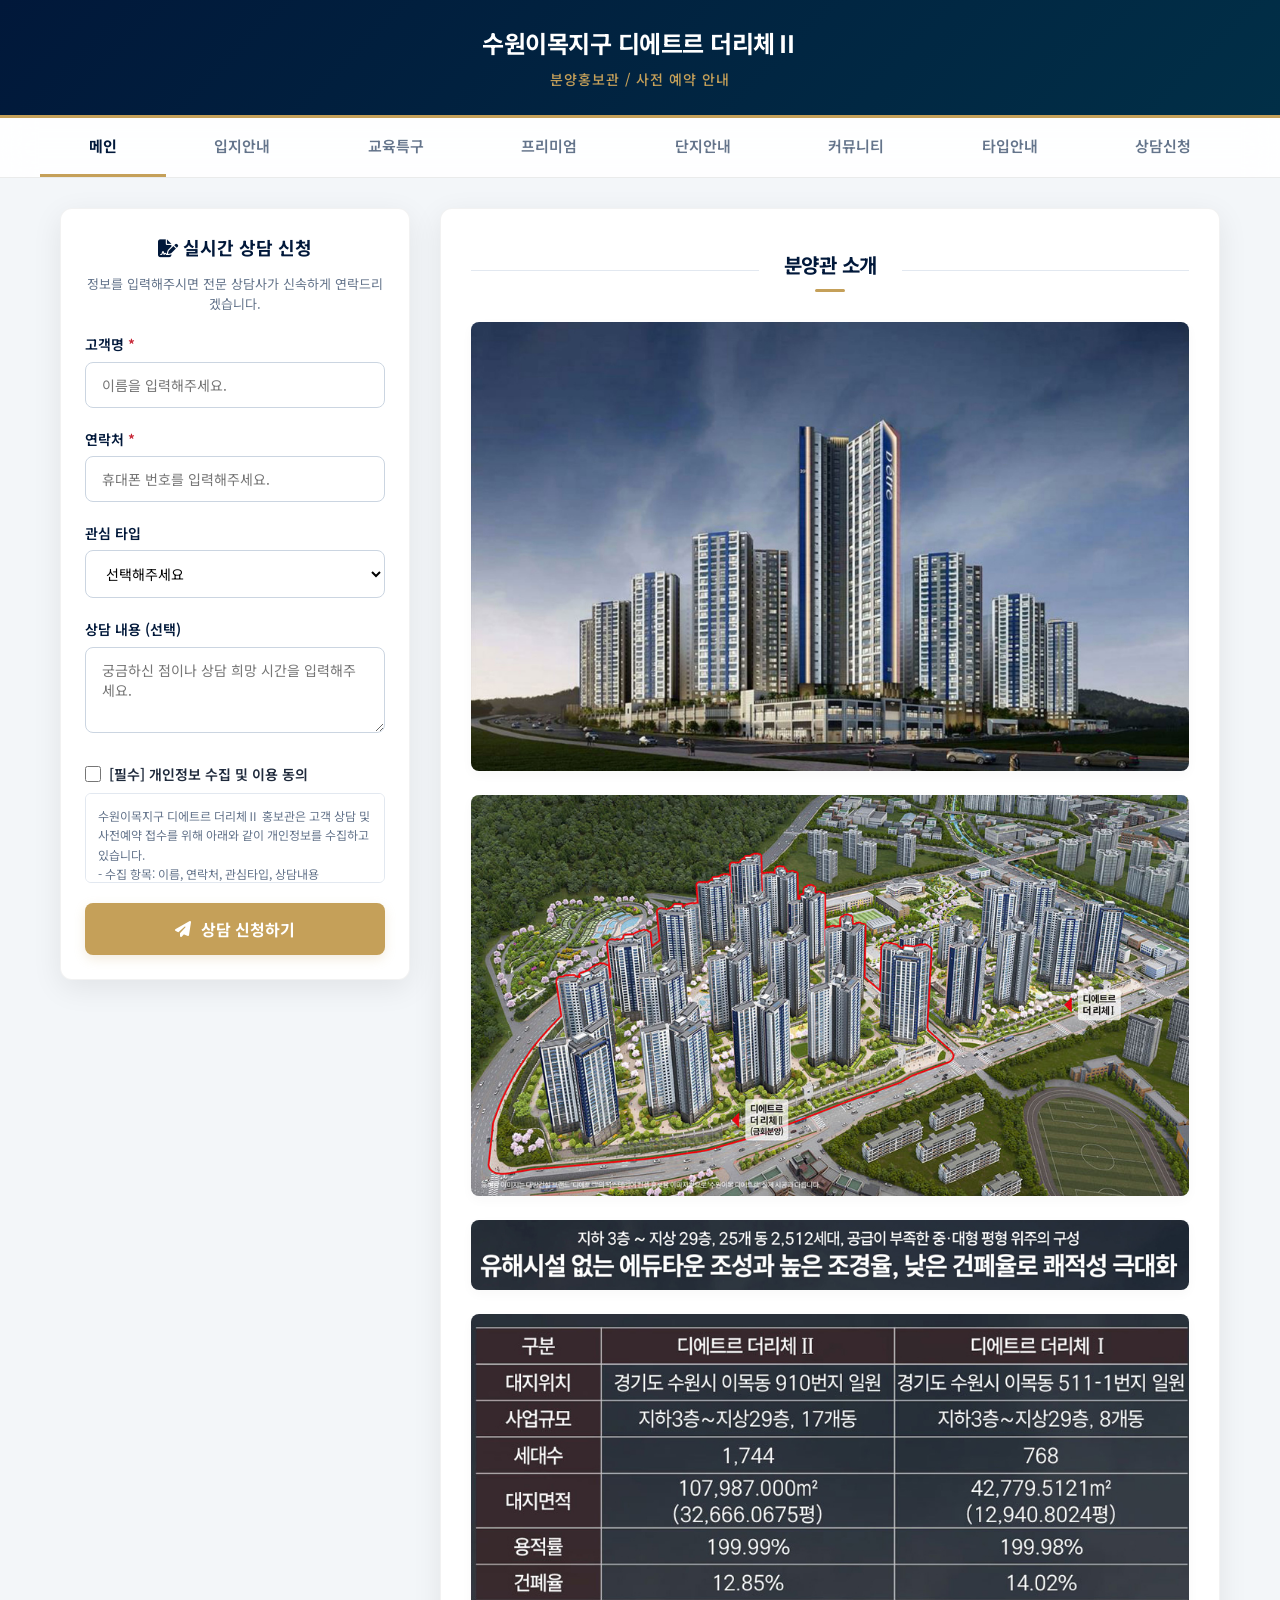
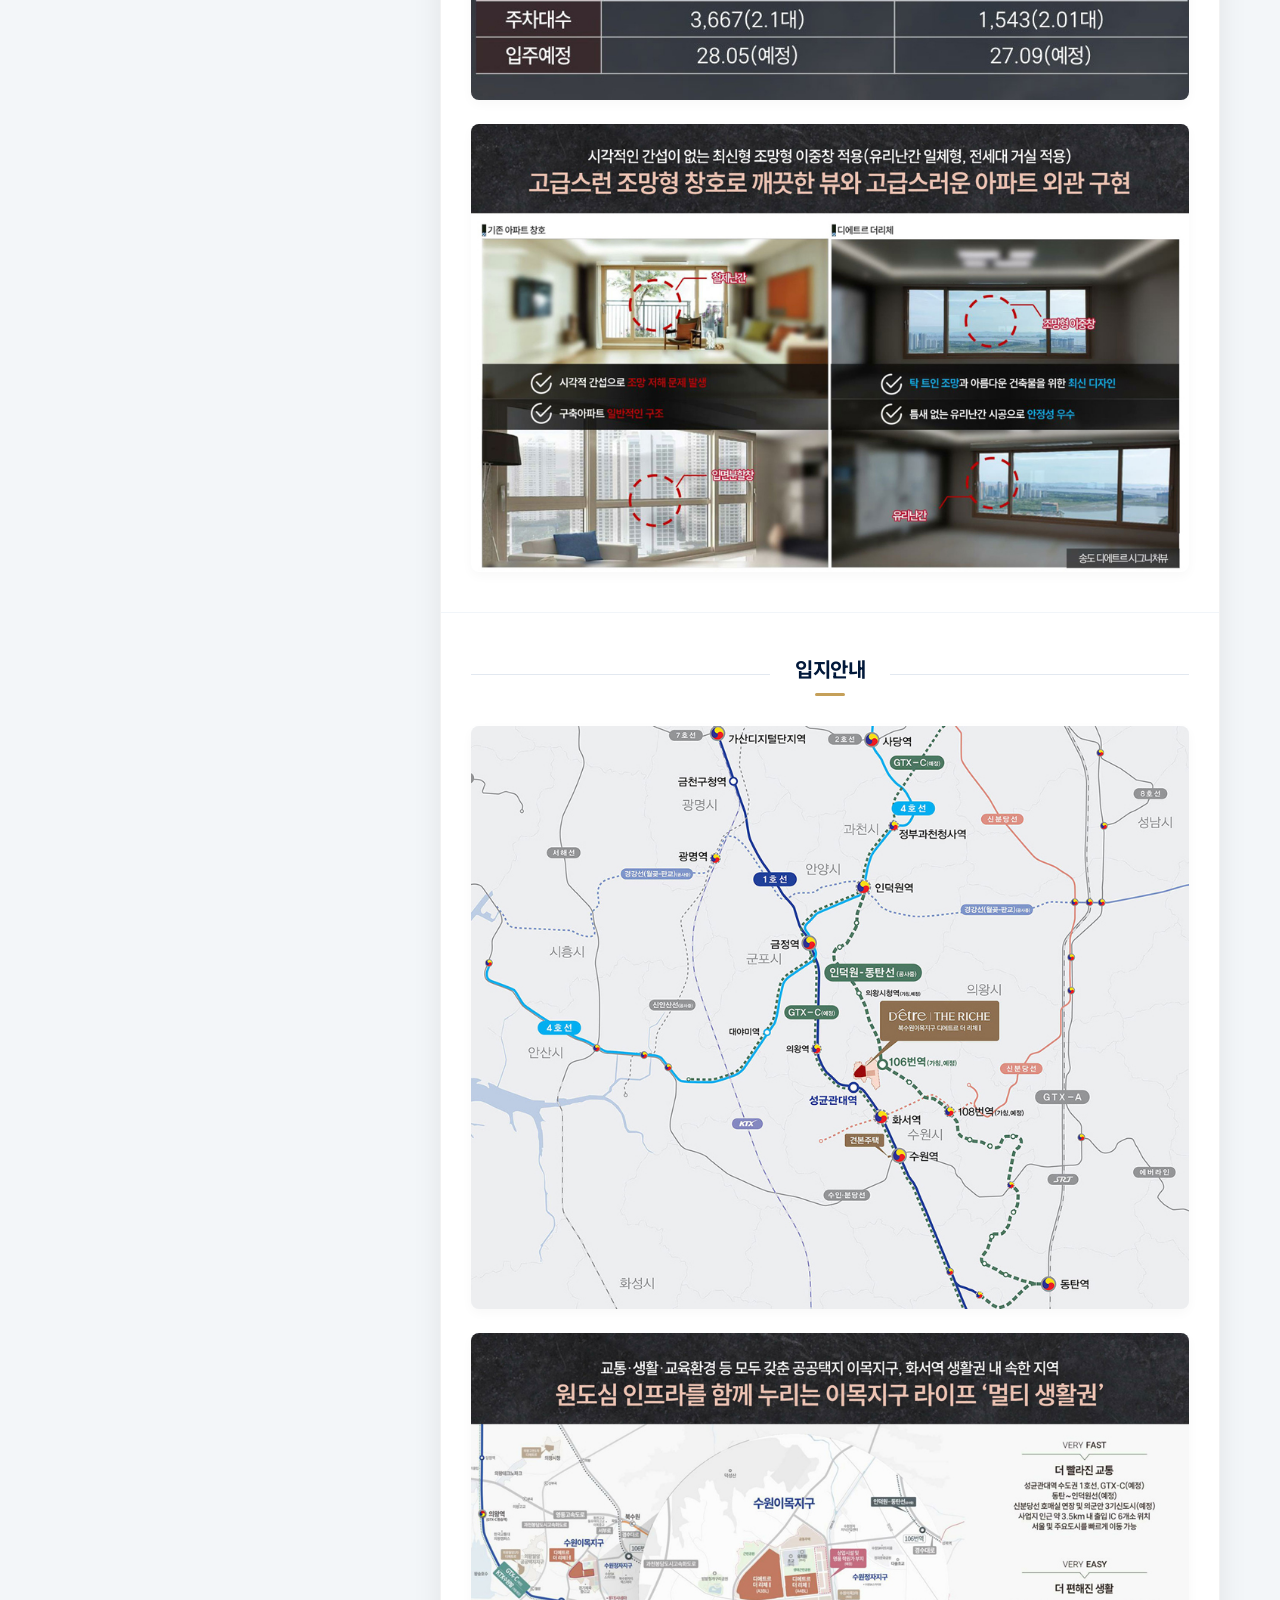
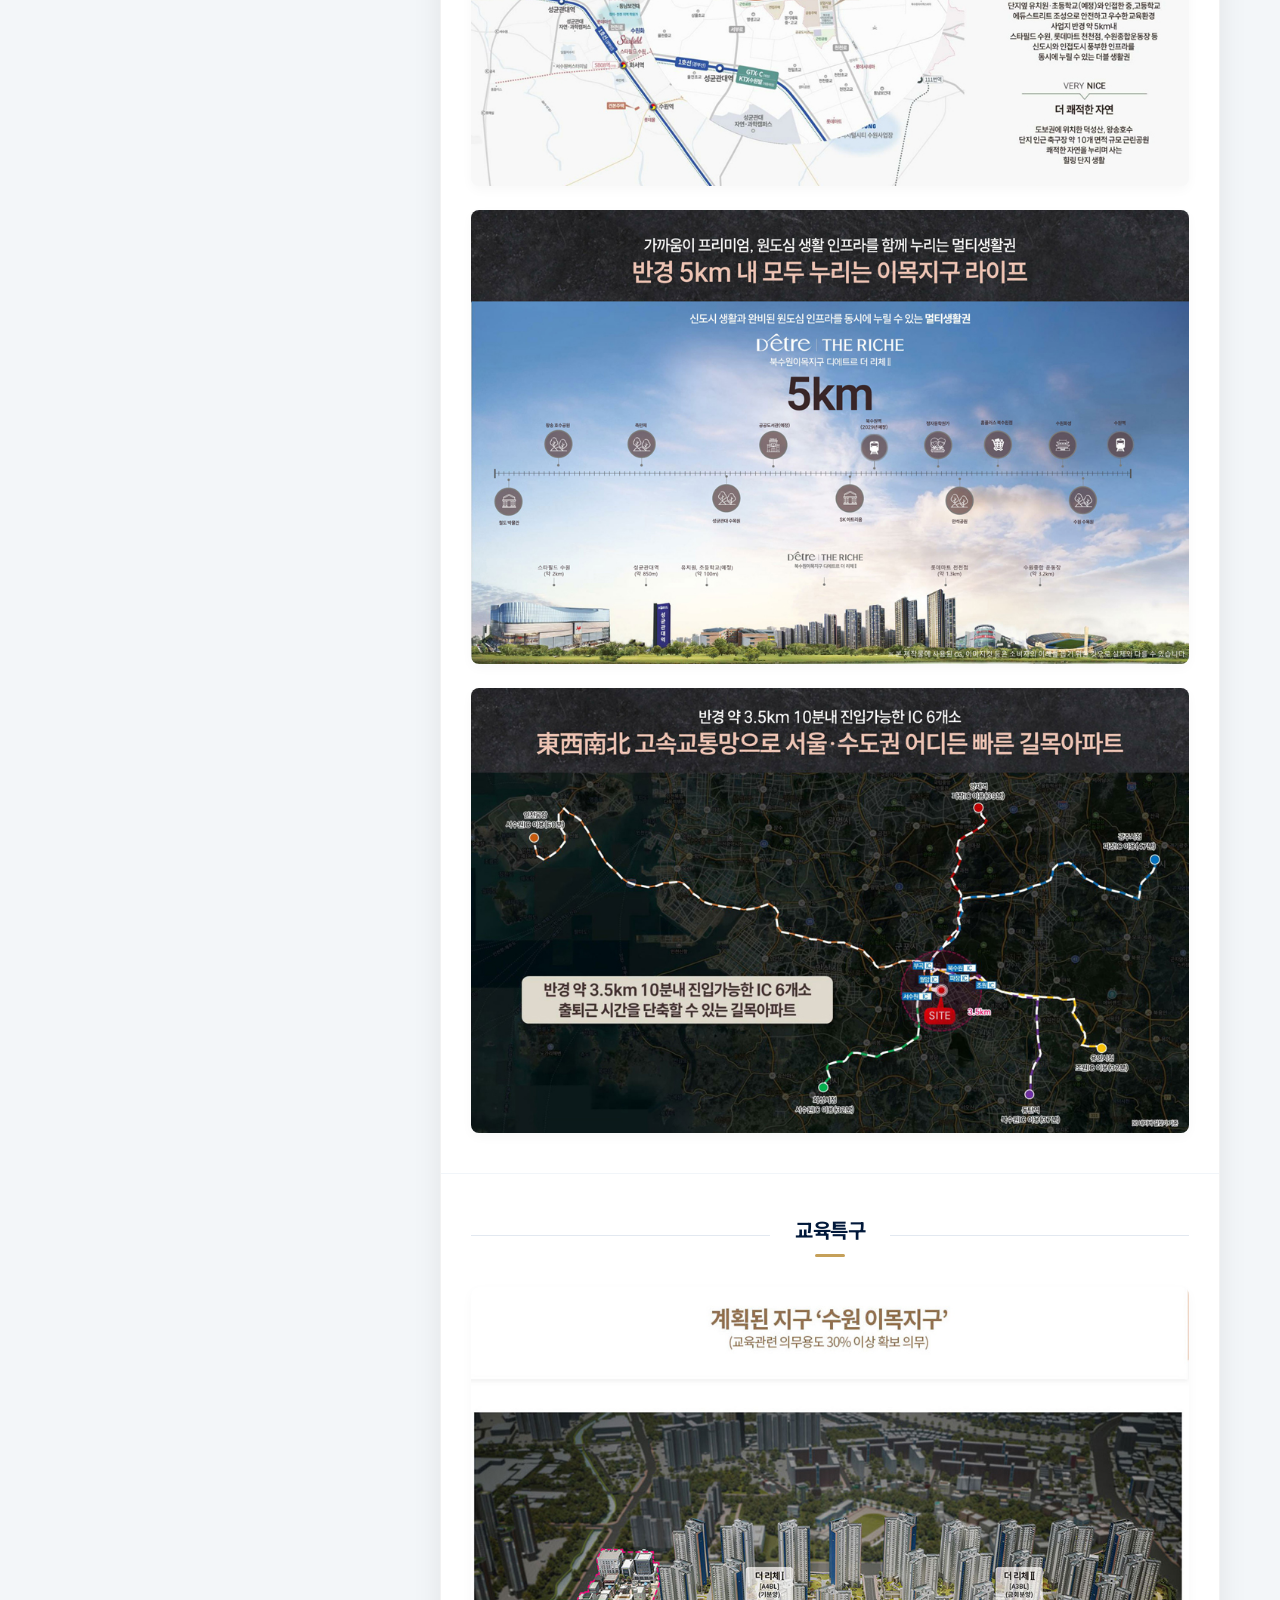
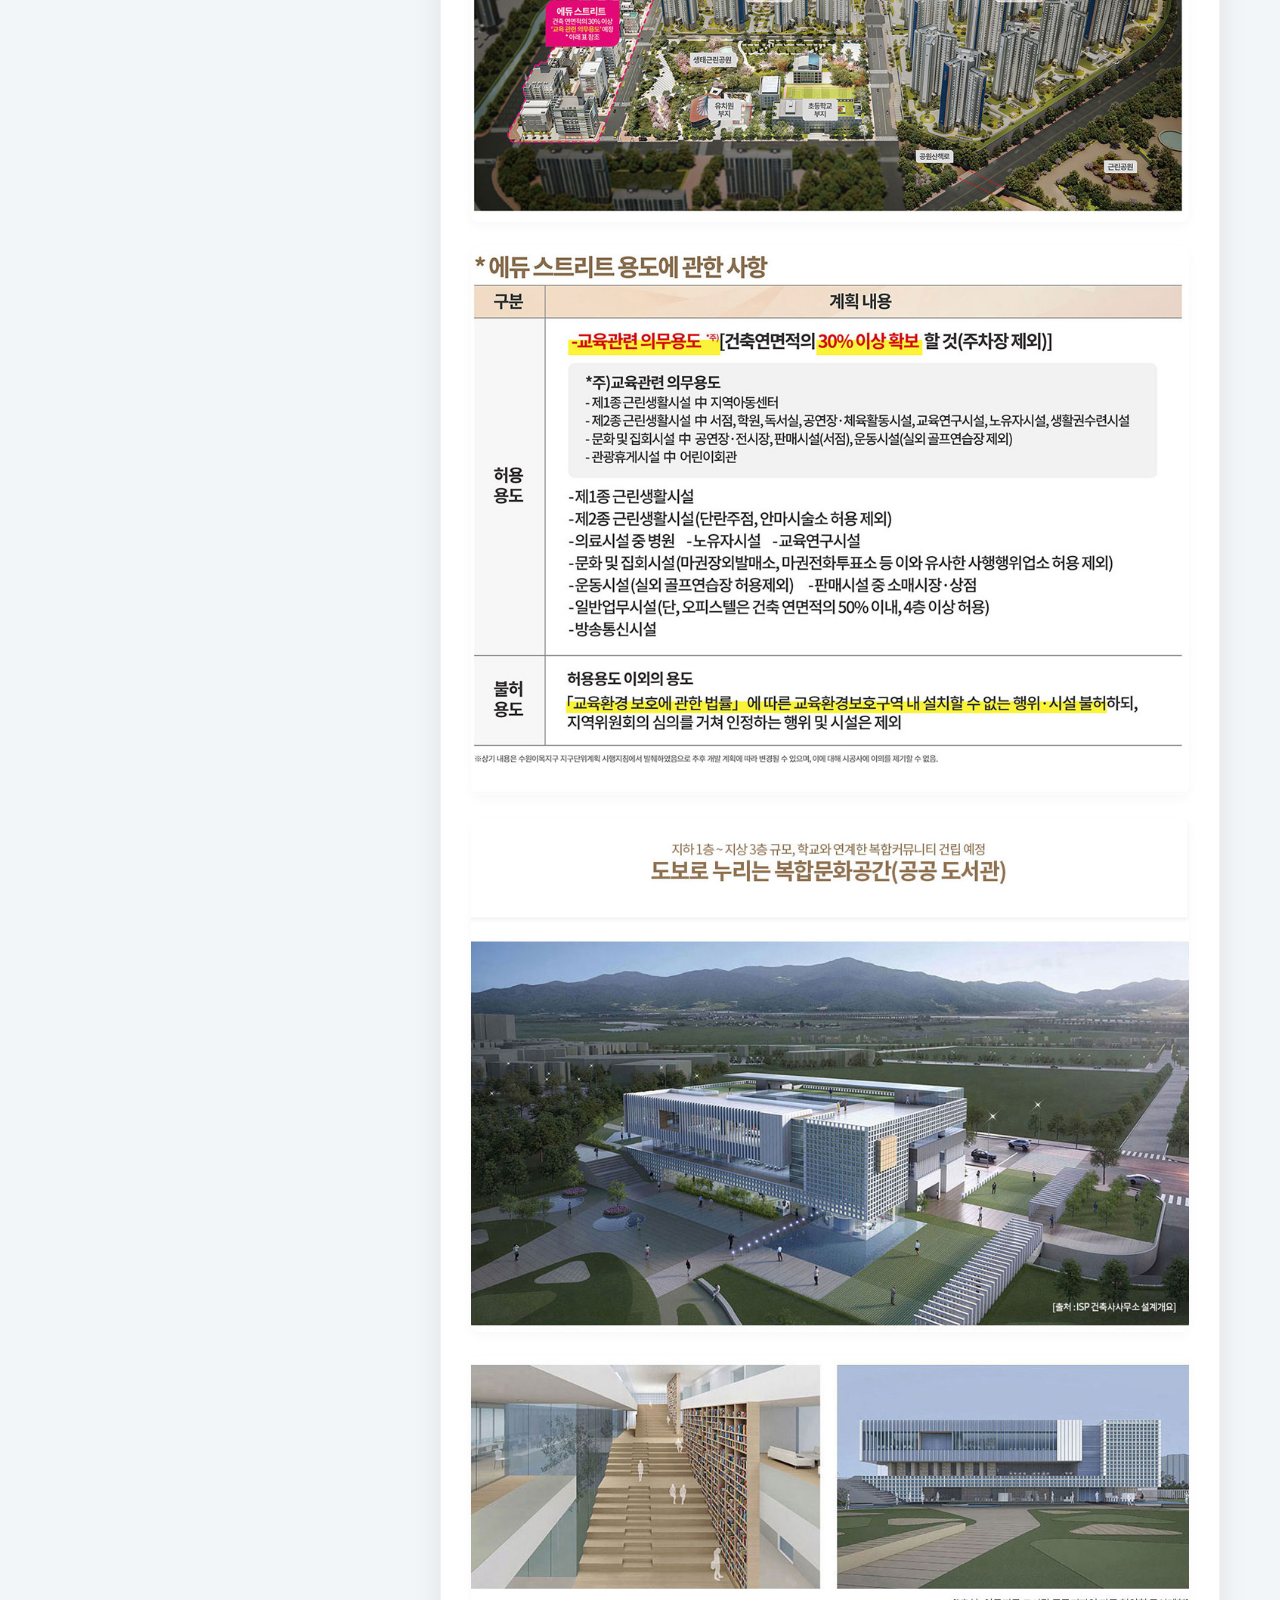
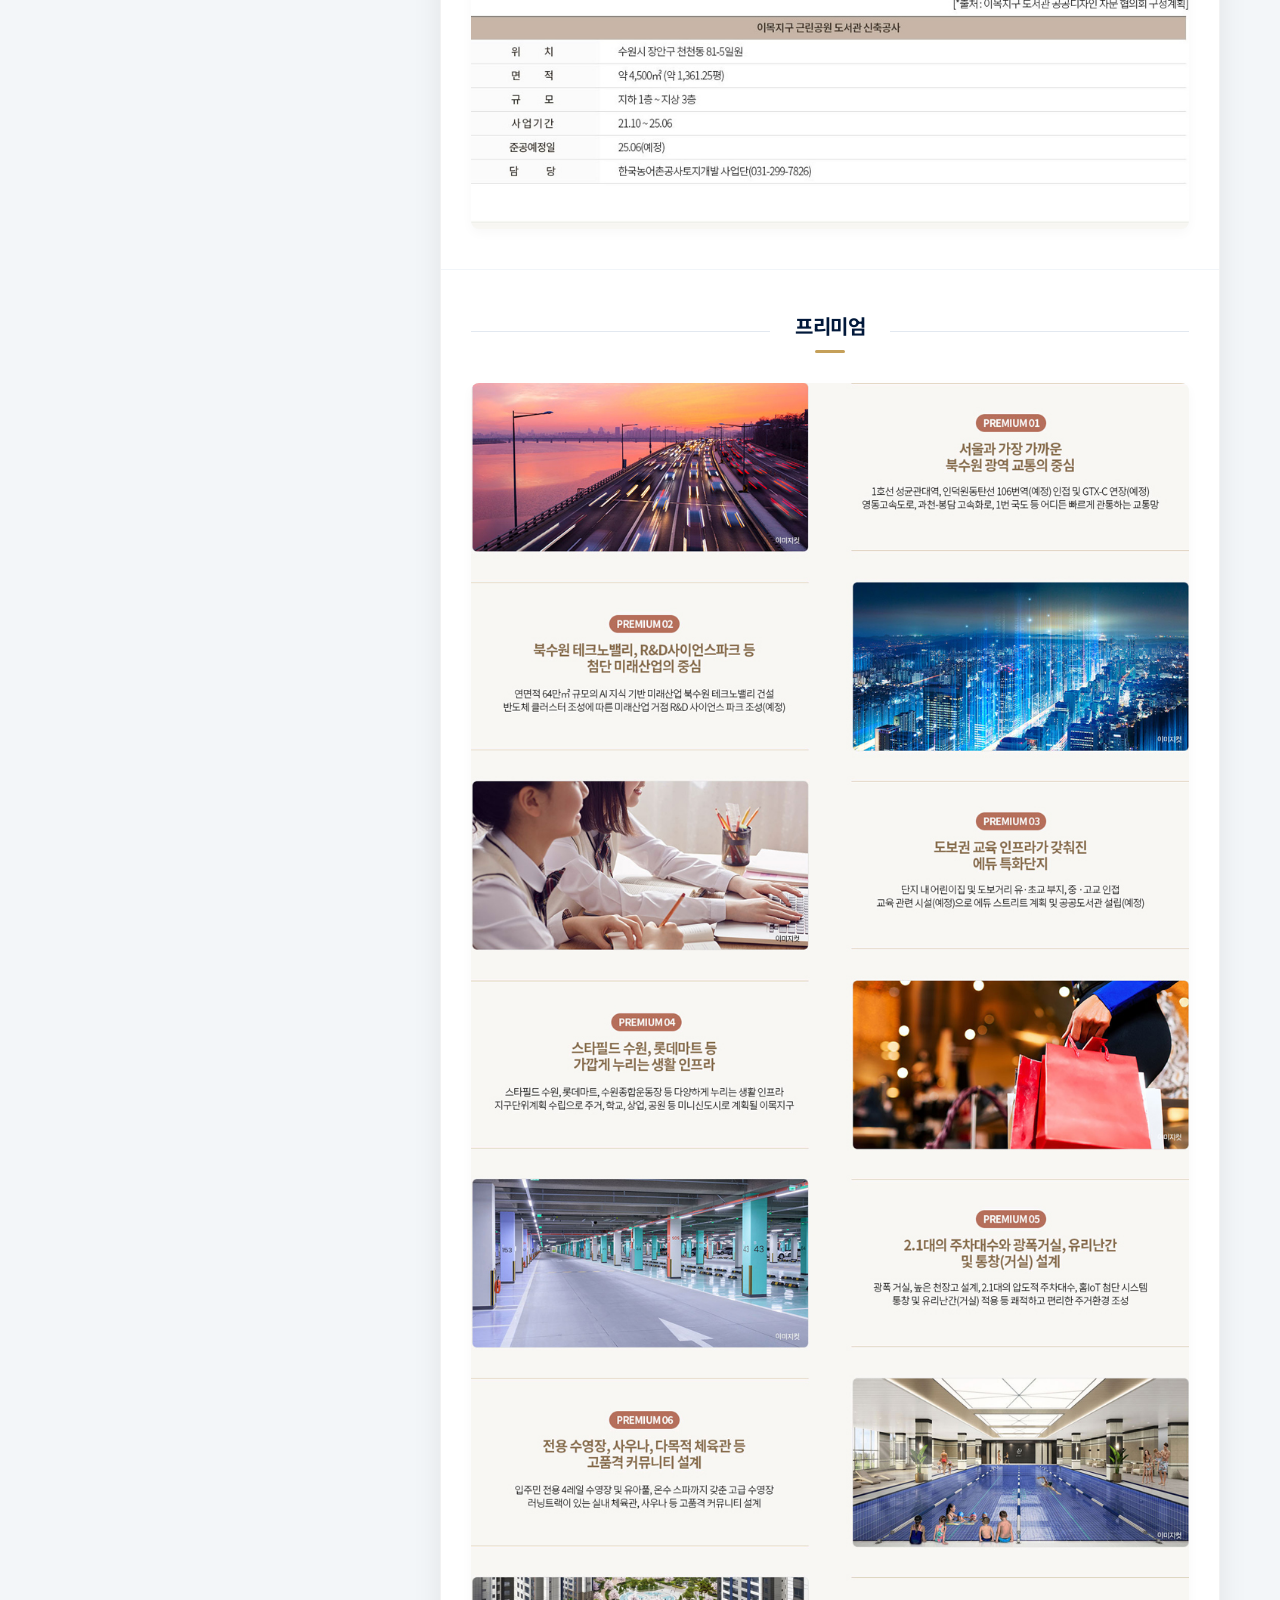
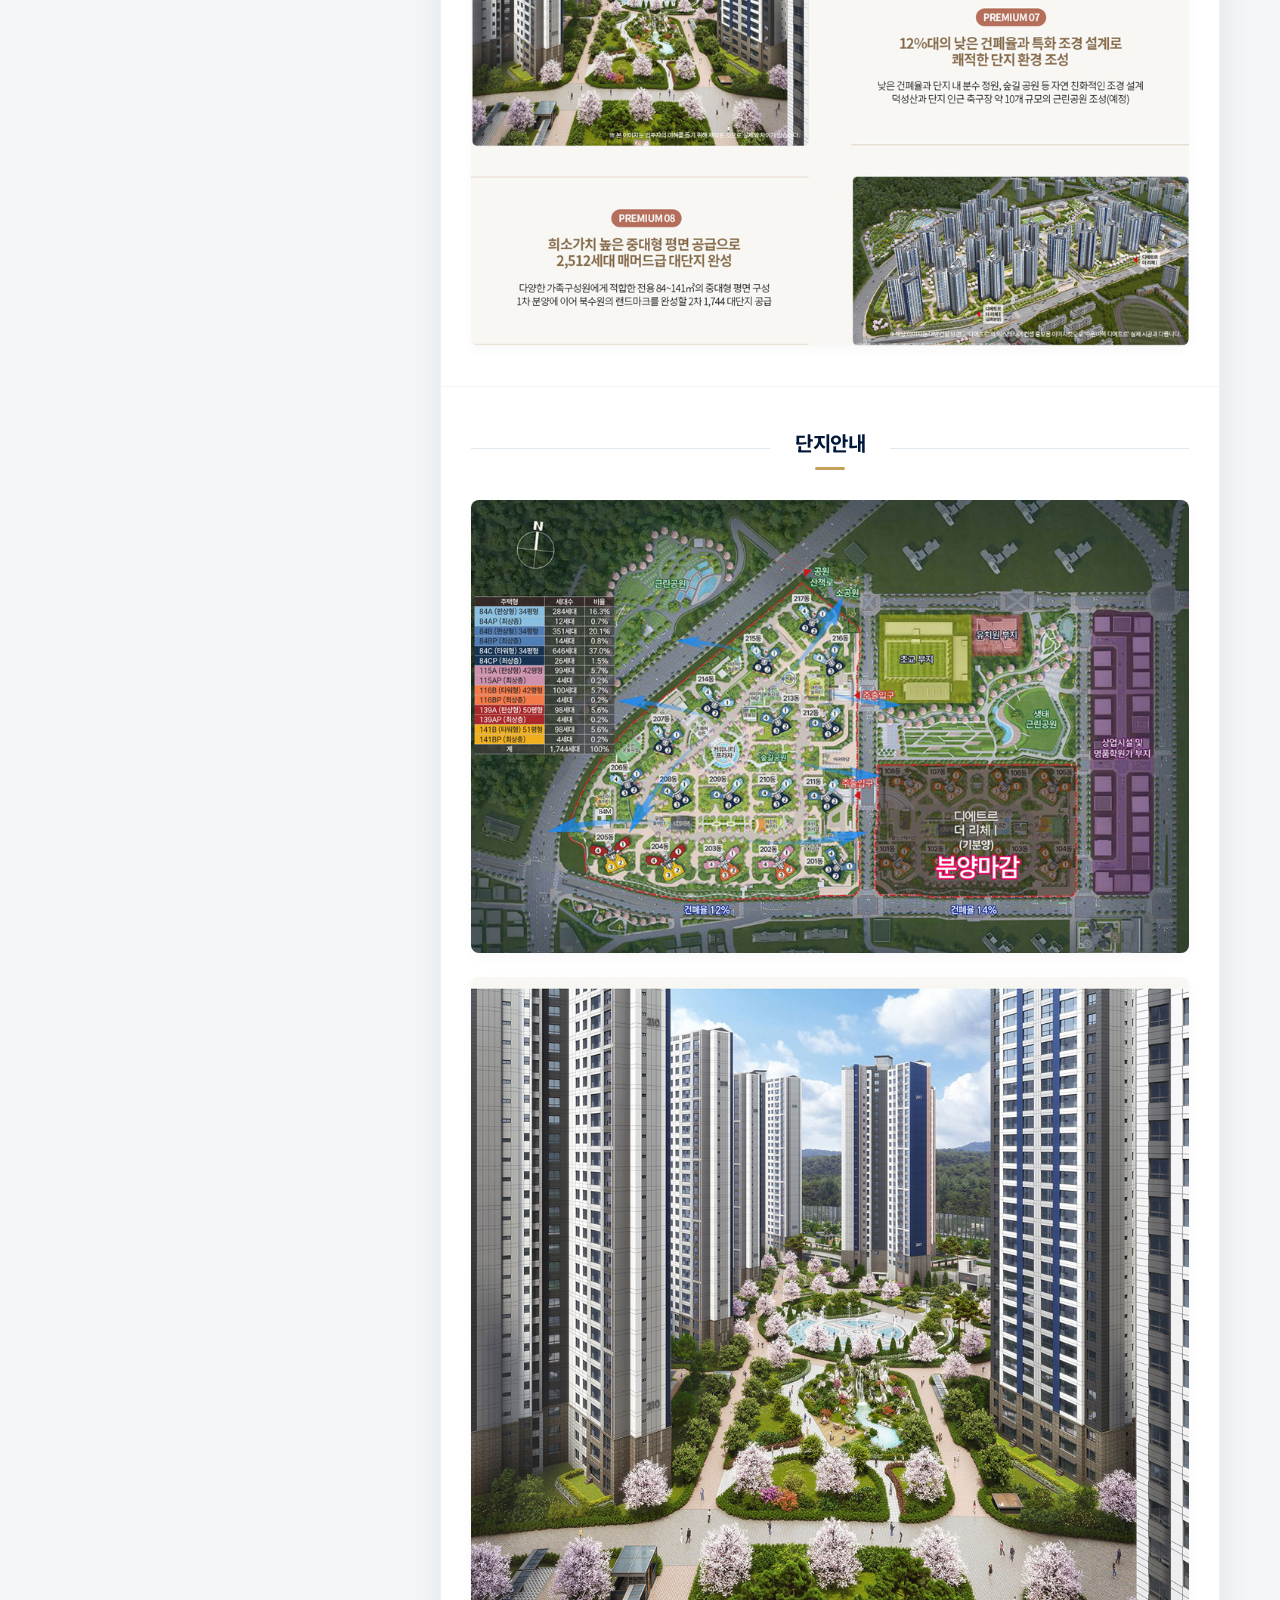
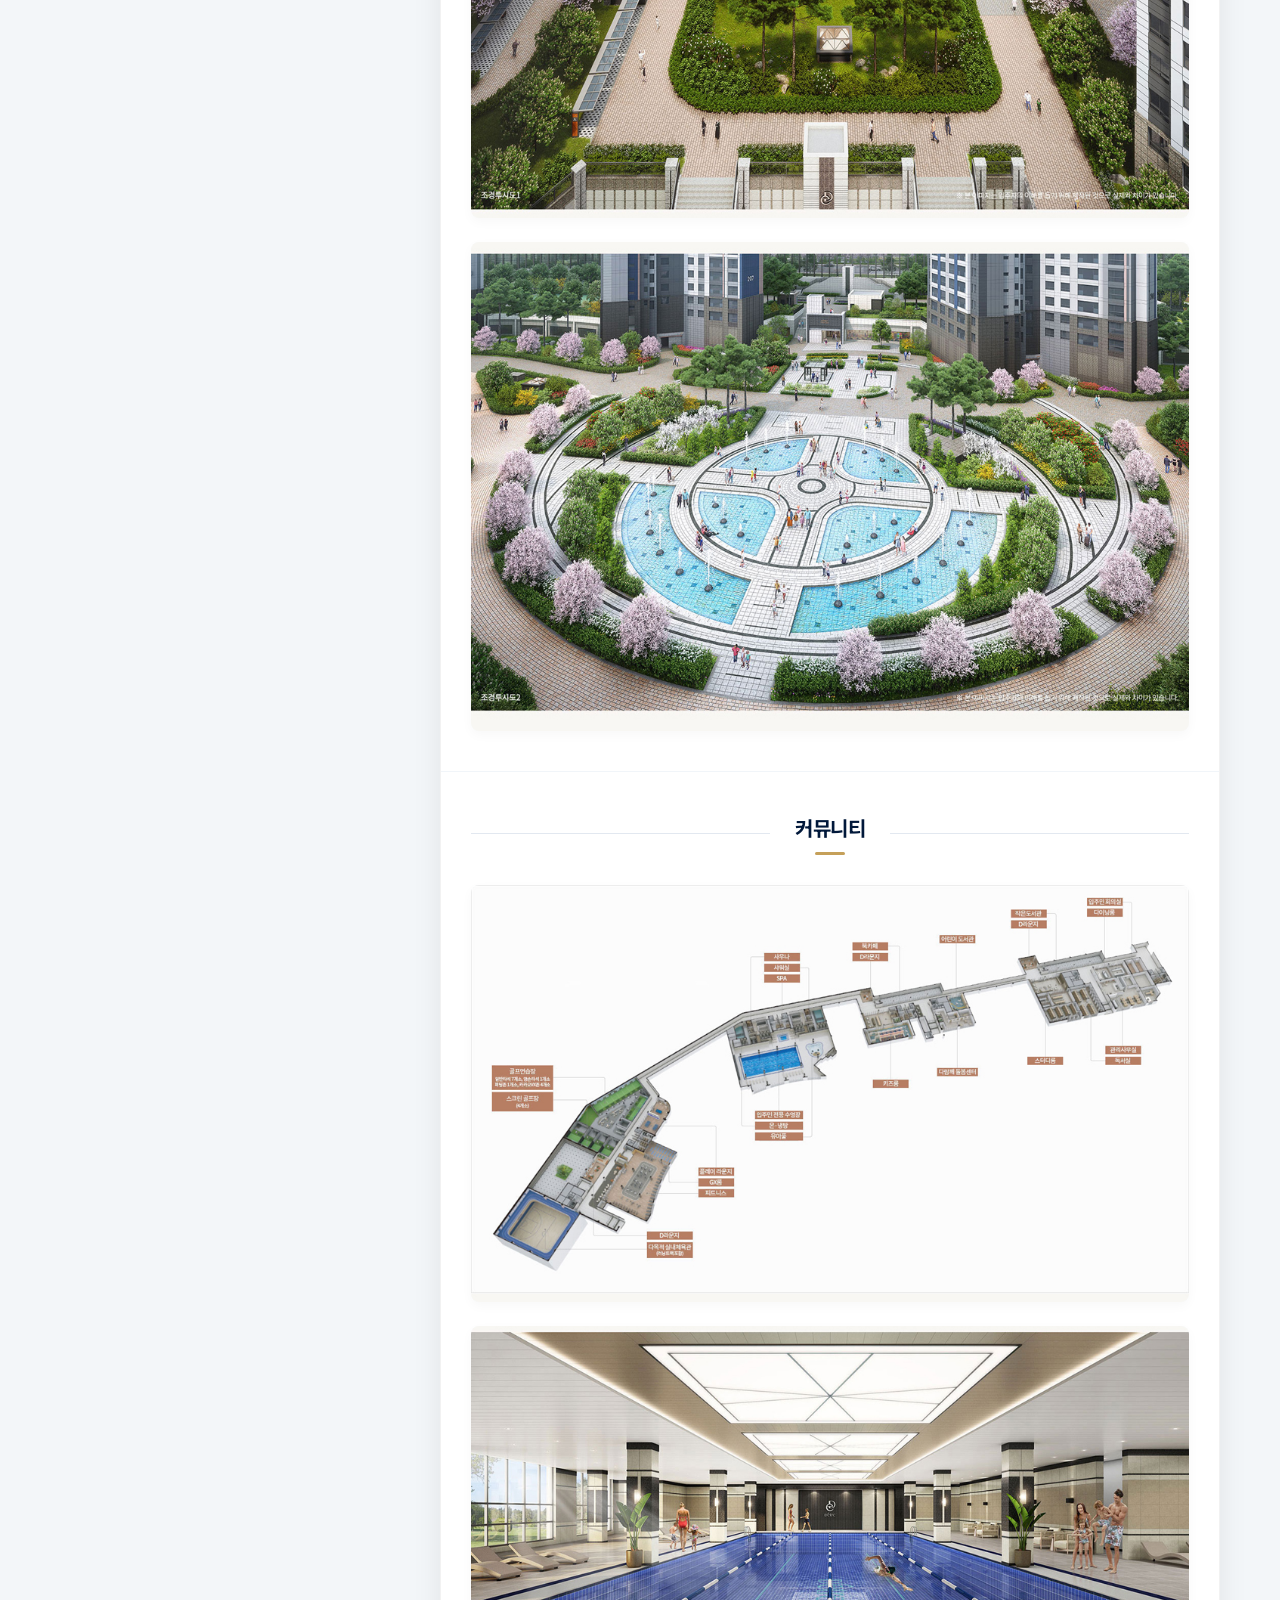
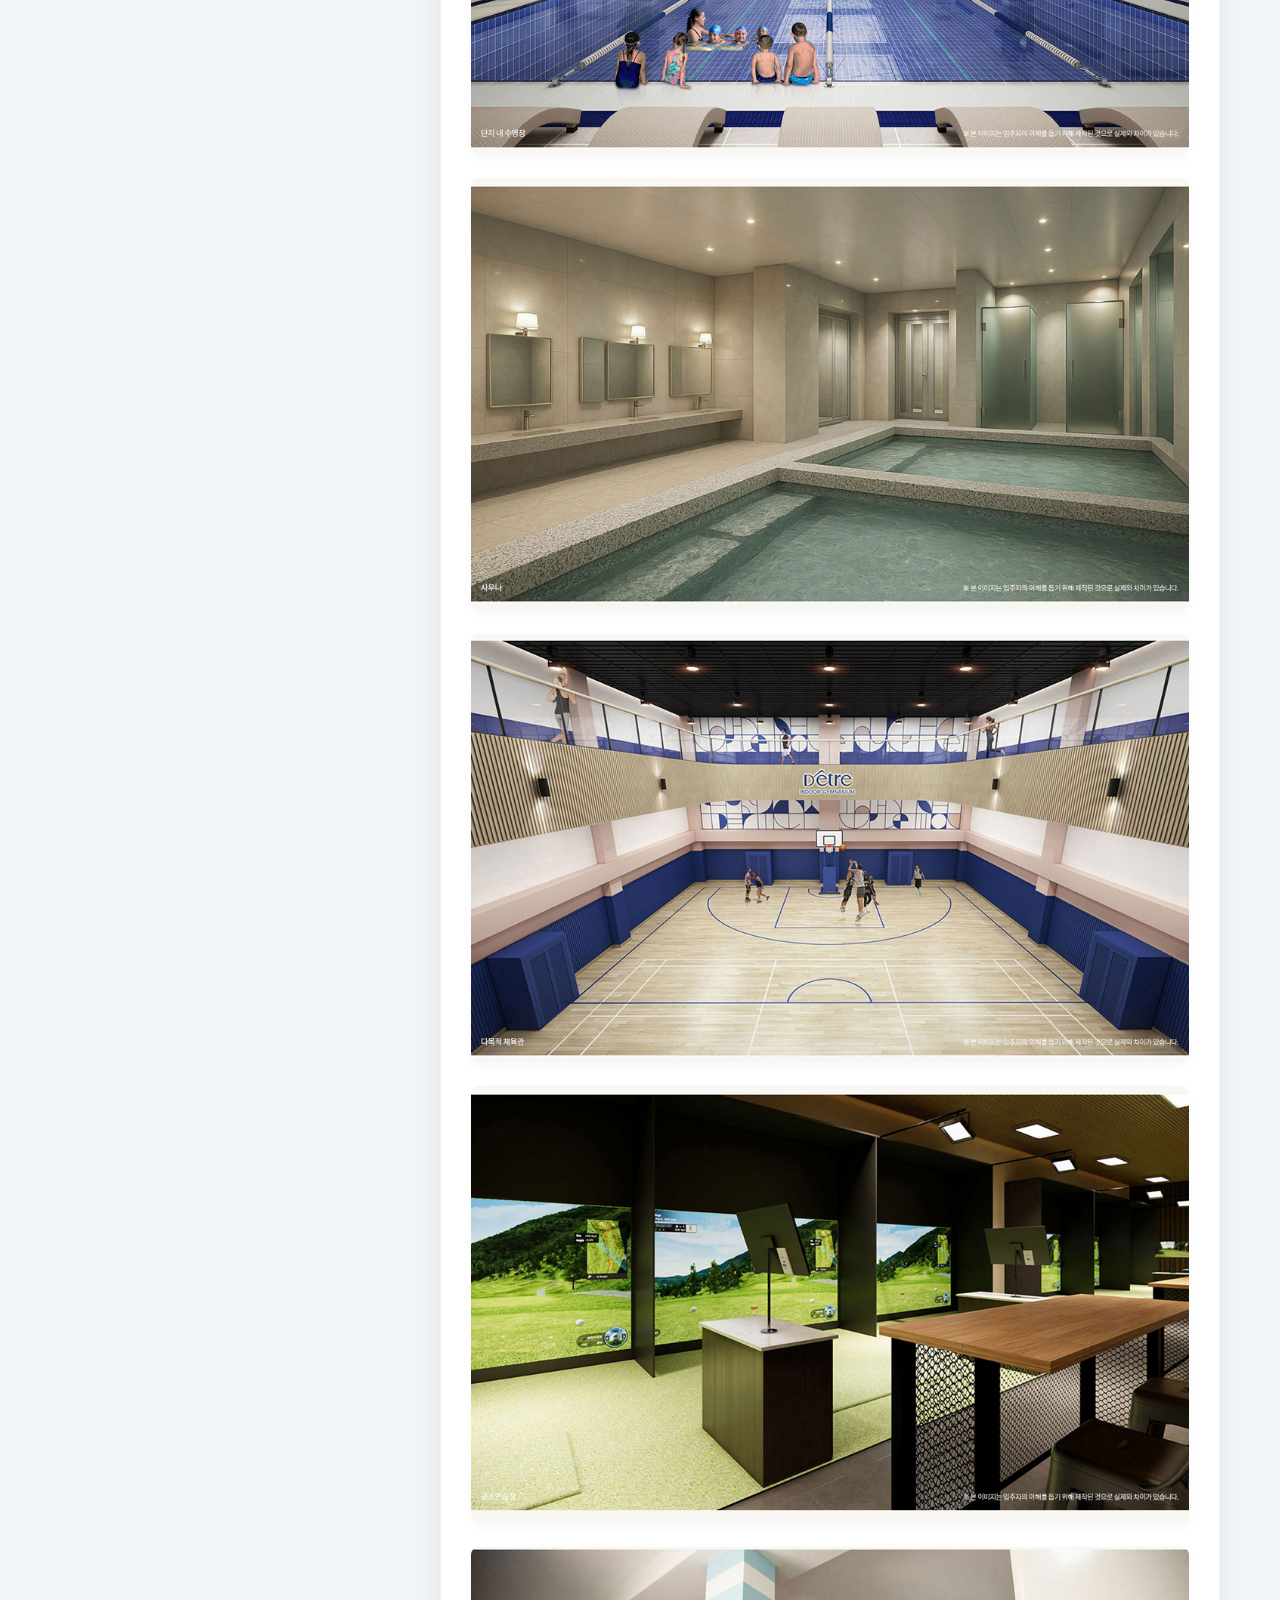
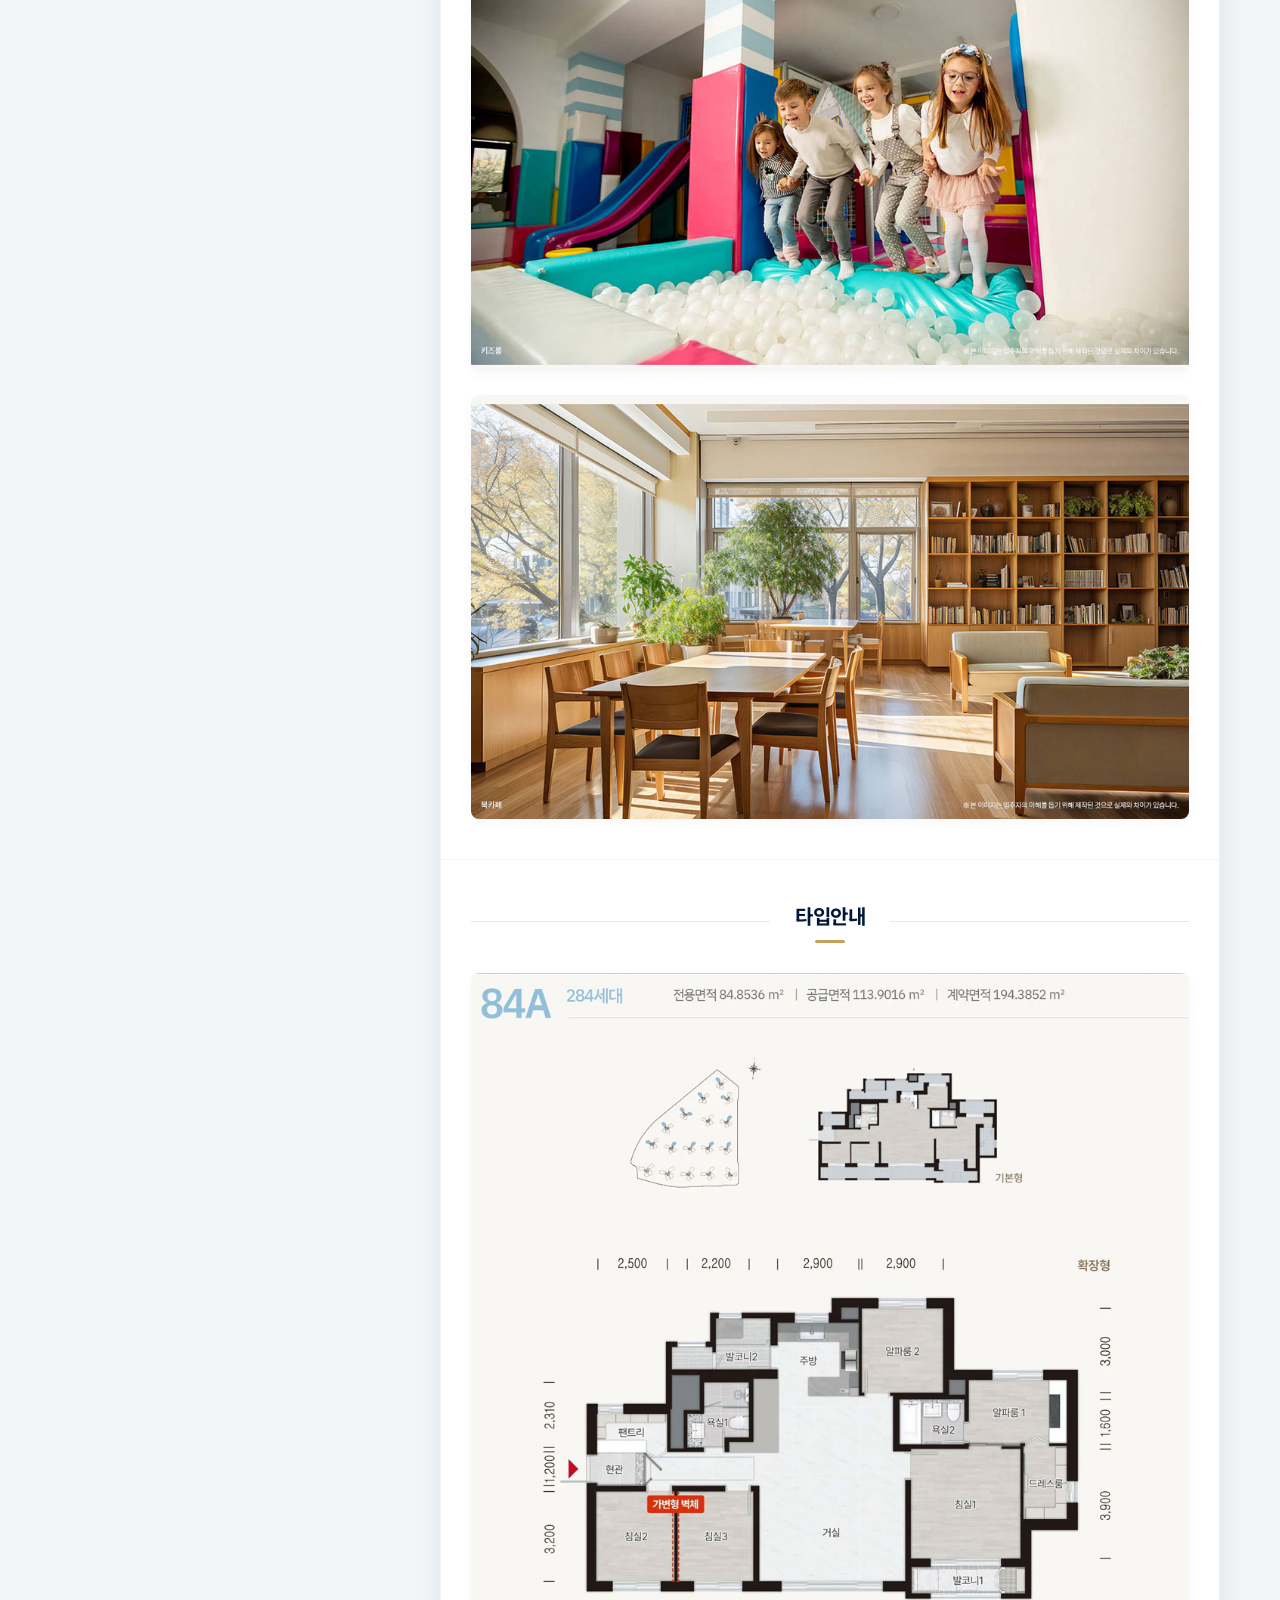
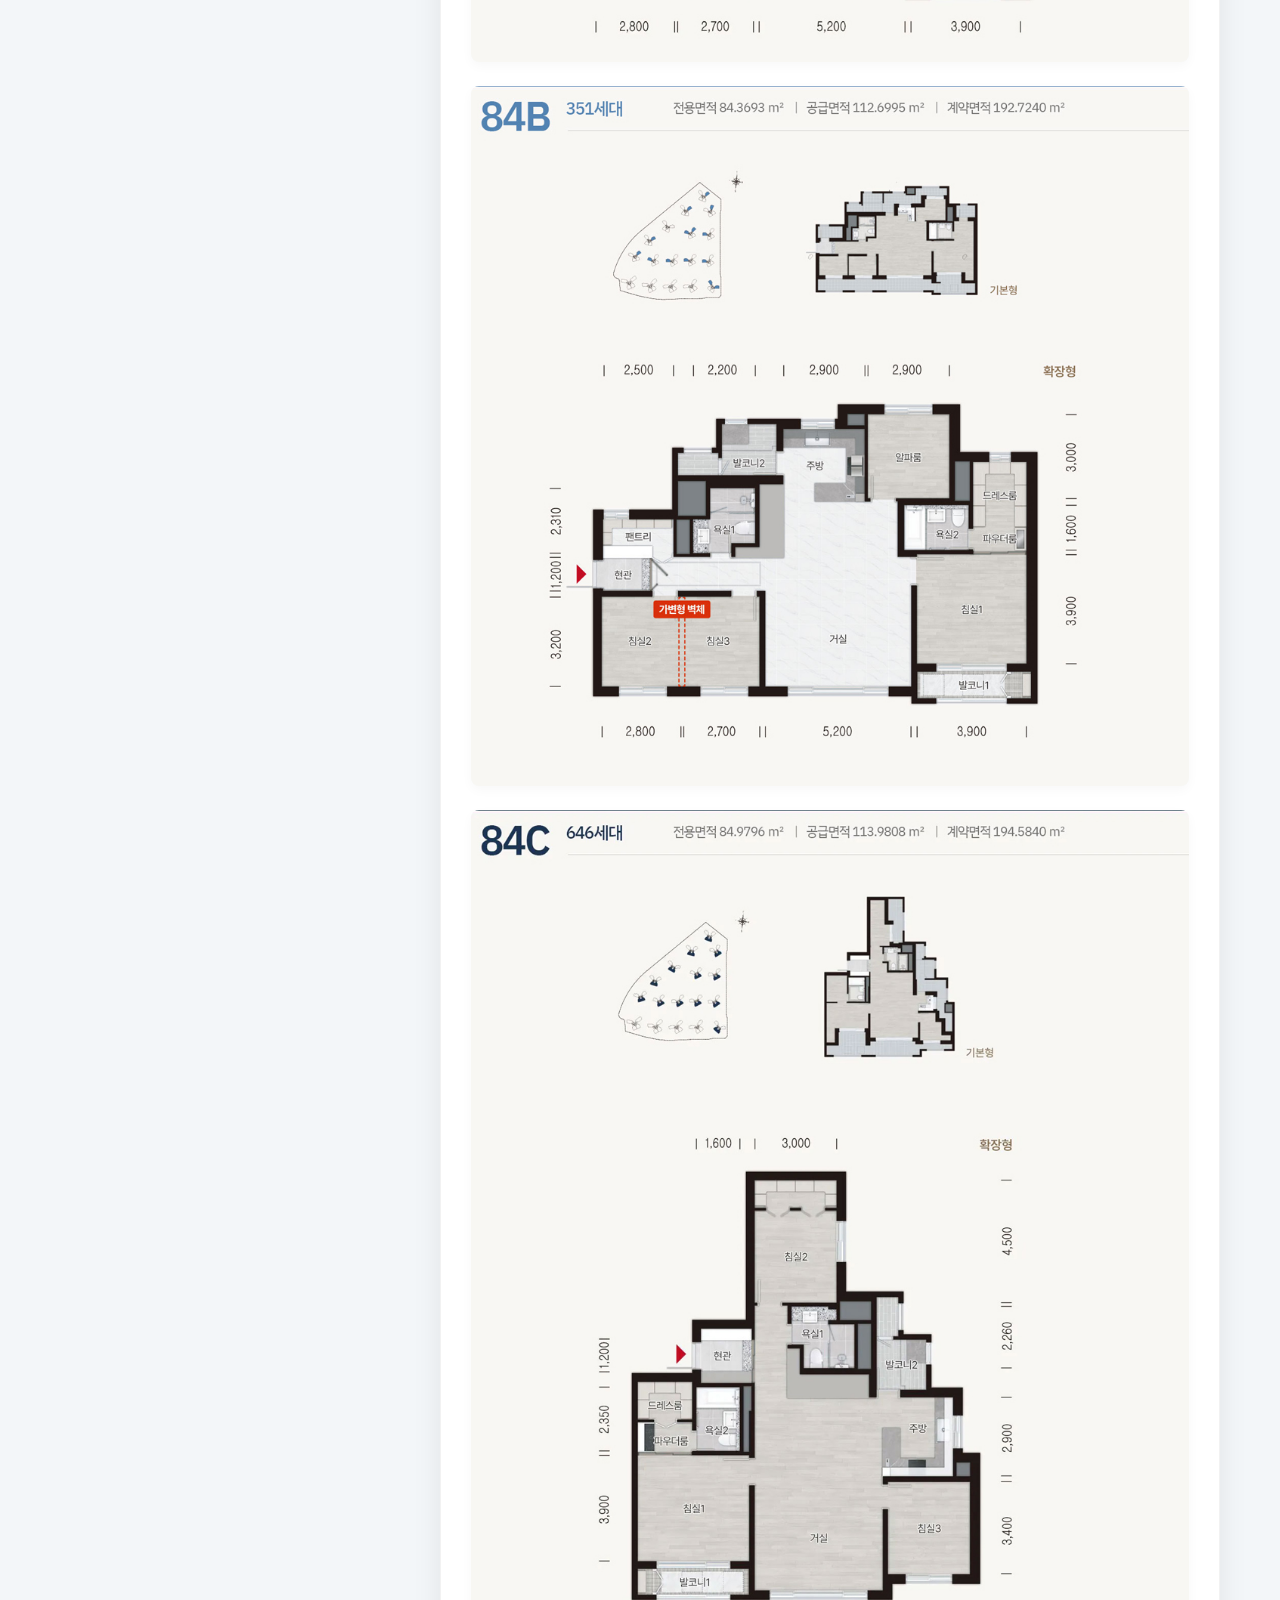
==== index.html @ e9ab8b6c "feat: 1열 레이아웃 변경, 명함 및 전화 연결 삭제, 상담신청 사이드바 이동 및 새로운 구글 시트 연동" ====
<!DOCTYPE html>
<html lang="ko">
<head>
  <meta charset="UTF-8">
  <meta name="viewport" content="width=device-width, initial-scale=1.0">
  <title>수원이목지구 디에트르 더리체Ⅱ</title>
  
  <!-- SEO Meta Tags -->
  <meta name="description" content="수원이목지구 디에트르 더리체Ⅱ 공식 분양 안내 페이지. 사전 방문 예약제 운영 및 실시간 상담 신청.">
  <meta property="og:locale" content="ko_KR">
  <meta property="og:type" content="website">
  <meta property="og:title" content="수원이목지구 디에트르 더리체Ⅱ">
  <meta property="og:description" content="방문예약 및 실시간 상담 신청을 접수하고 있습니다.">
  <meta property="og:url" content="https://photocard2.iwinv.net/DD27D?m=7765">
  <meta property="og:image" content="images/DD27D/upload/main_7.jpg">
  <meta property="og:image:type" content="image/jpeg">
  <meta property="og:image:alt" content="수원이목지구 디에트르 더리체Ⅱ 메인 이미지">

  <!-- Fonts & Icons -->
  <link rel="preconnect" href="https://fonts.googleapis.com">
  <link rel="preconnect" href="https://fonts.gstatic.com" crossorigin>
  <link href="https://fonts.googleapis.com/css2?family=Noto+Sans+KR:wght@300;400;500;700;900&family=Roboto:wght@300;400;700&display=swap" rel="stylesheet">
  <link rel="stylesheet" href="https://cdnjs.cloudflare.com/ajax/libs/font-awesome/6.4.0/css/all.min.css">
  
  <!-- Custom CSS -->
  <link rel="stylesheet" href="css/style.css">
</head>
<body>

  <!-- Header Banner -->
  <header class="header-banner">
    <h1>수원이목지구 디에트르 더리체Ⅱ</h1>
    <p>분양홍보관 / 사전 예약 안내</p>
  </header>

  <!-- Sticky Navigation Tabs -->
  <nav class="sticky-nav" id="stickyNav">
    <div class="nav-container-inner">
      <a class="nav-tab active" data-target="main">메인</a>
      <a class="nav-tab" data-target="location">입지안내</a>
      <a class="nav-tab" data-target="education">교육특구</a>
      <a class="nav-tab" data-target="premium">프리미엄</a>
      <a class="nav-tab" data-target="complex">단지안내</a>
      <a class="nav-tab" data-target="community">커뮤니티</a>
      <a class="nav-tab" data-target="type">타입안내</a>
      <a class="nav-tab" data-target="consult">상담신청</a>
    </div>
  </nav>

  <!-- Main Grid Layout -->
  <div class="main-container">
    
    <!-- Left Column (Sticky Sidebar with Consultation Form) -->
    <aside class="sidebar" id="consult">
      <div class="consult-container sidebar-consult">
        <h3 class="sidebar-title"><i class="fa-solid fa-file-signature"></i> 실시간 상담 신청</h3>
        <p class="consult-desc">정보를 입력해주시면 전문 상담사가 신속하게 연락드리겠습니다.</p>
        
        <form id="consultForm" class="consult-form">
          <div class="form-group">
            <label for="userName">고객명 <span class="required">*</span></label>
            <input type="text" id="userName" name="name" required placeholder="이름을 입력해주세요.">
          </div>
          
          <div class="form-group">
            <label for="userPhone">연락처 <span class="required">*</span></label>
            <input type="tel" id="userPhone" name="phone" required placeholder="휴대폰 번호를 입력해주세요." maxlength="13">
          </div>
          
          <div class="form-group">
            <label for="unitType">관심 타입</label>
            <select id="unitType" name="type">
              <option value="선택안함">선택해주세요</option>
              <option value="84A">84㎡ A 타입</option>
              <option value="84B">84㎡ B 타입</option>
              <option value="84C">84㎡ C 타입</option>
              <option value="115A">115㎡ A 타입</option>
              <option value="116B">116㎡ B 타입</option>
              <option value="139A">139㎡ A 타입</option>
              <option value="141B">141㎡ B 타입</option>
            </select>
          </div>
          
          <div class="form-group">
            <label for="userMessage">상담 내용 (선택)</label>
            <textarea id="userMessage" name="message" rows="3" placeholder="궁금하신 점이나 상담 희망 시간을 입력해주세요."></textarea>
          </div>
          
          <div class="form-agreement">
            <label class="agreement-label">
              <input type="checkbox" id="privacyAgree" required>
              <span>[필수] 개인정보 수집 및 이용 동의</span>
            </label>
            <div class="agreement-box">
              수원이목지구 디에트르 더리체Ⅱ 홍보관은 고객 상담 및 사전예약 접수를 위해 아래와 같이 개인정보를 수집하고 있습니다.<br>
              - 수집 항목: 이름, 연락처, 관심타입, 상담내용<br>
              - 수집 목적: 분양 상담 및 방문 안내 연락<br>
              - 보유 기간: 분양 완료 후 즉시 파기
            </div>
          </div>
          
          <button type="submit" class="form-submit-btn" id="formSubmitBtn">
            <i class="fa-solid fa-paper-plane"></i>
            <span>상담 신청하기</span>
          </button>
        </form>
        
        <!-- Success Message -->
        <div id="formSuccess" class="form-success-container" style="display: none;">
          <div class="success-icon">
            <i class="fa-solid fa-circle-check"></i>
          </div>
          <h4>상담 신청이 완료되었습니다!</h4>
          <p>입력하신 연락처로 전문 상담사가 신속히 연락해 드리겠습니다. 감사합니다.</p>
        </div>
      </div>
    </aside>

    <!-- Right Column (Content Area) -->
    <main class="content-area">
      <!-- Main Introduction Section -->
      <section id="main" class="section">
        <div class="section-title-container">
          <div class="section-line"></div>
          <h3 class="section-title">분양관 소개</h3>
          <div class="section-line"></div>
        </div>
        <div class="image-gallery">
          <div class="gallery-item">
            <img src="images/DD27D/upload/main_7.jpg" width="950" height="595" alt="메인 비주얼" fetchpriority="high">
          </div>
          <div class="gallery-item">
            <img src="images/DD27D/upload/main_9.jpg" width="950" height="530" alt="분양 개요">
          </div>
          <div class="gallery-item">
            <img src="images/DD27D/upload/main_3.jpg" width="950" height="93" alt="디에트르 엠블럼" loading="lazy">
          </div>
          <div class="gallery-item">
            <img src="images/DD27D/upload/main_4.jpg" width="950" height="510" alt="조감도" loading="lazy">
          </div>
          <div class="gallery-item">
            <img src="images/DD27D/upload/main_8.jpg" width="950" height="593" alt="단지 특장점" loading="lazy">
          </div>
        </div>
      </section>

      <!-- Location Section -->
      <section id="location" class="section">
        <div class="section-title-container">
          <div class="section-line"></div>
          <h3 class="section-title">입지안내</h3>
          <div class="section-line"></div>
        </div>
        <div class="image-gallery">
          <div class="gallery-item">
            <img src="images/DD27D/upload/loc_1.jpg" width="950" height="771" alt="입지 광역도" loading="lazy">
          </div>
          <div class="gallery-item">
            <img src="images/DD27D/upload/loc_2.jpg" width="950" height="600" alt="교통망 안내" loading="lazy">
          </div>
          <div class="gallery-item">
            <img src="images/DD27D/upload/loc_3.jpg" width="950" height="600" alt="생활 인프라" loading="lazy">
          </div>
          <div class="gallery-item">
            <img src="images/DD27D/upload/loc_5.jpg" width="950" height="590" alt="미래 가치" loading="lazy">
          </div>
        </div>
      </section>

      <!-- Education Section -->
      <section id="education" class="section">
        <div class="section-title-container">
          <div class="section-line"></div>
          <h3 class="section-title">교육특구</h3>
          <div class="section-line"></div>
        </div>
        <div class="image-gallery">
          <div class="gallery-item">
            <img src="images/DD27D/upload/edu_1.jpg" width="950" height="707" alt="교육 환경" loading="lazy">
          </div>
          <div class="gallery-item">
            <img src="images/DD27D/upload/edu_2.jpg" width="950" height="726" alt="학군 특징" loading="lazy">
          </div>
          <div class="gallery-item">
            <img src="images/DD27D/upload/edu_3.jpg" width="950" height="679" alt="우수 학원가 인접" loading="lazy">
          </div>
          <div class="gallery-item">
            <img src="images/DD27D/upload/edu_4.jpg" width="950" height="626" alt="자녀 안심 통학학군" loading="lazy">
          </div>
        </div>
      </section>

      <!-- Premium Section -->
      <section id="premium" class="section">
        <div class="section-title-container">
          <div class="section-line"></div>
          <h3 class="section-title">프리미엄</h3>
          <div class="section-line"></div>
        </div>
        <div class="image-gallery">
          <div class="gallery-item">
            <img src="images/DD27D/upload/pre_1.jpg" width="950" height="2068" alt="디에트르 6대 프리미엄" loading="lazy">
          </div>
        </div>
      </section>

      <!-- Complex Section -->
      <section id="complex" class="section">
        <div class="section-title-container">
          <div class="section-line"></div>
          <h3 class="section-title">단지안내</h3>
          <div class="section-line"></div>
        </div>
        <div class="image-gallery">
          <div class="gallery-item">
            <img src="images/DD27D/upload/dz_1.jpg" width="950" height="600" alt="단지 배치도" loading="lazy">
          </div>
          <div class="gallery-item">
            <img src="images/DD27D/upload/dz_4.jpg" width="950" height="1113" alt="동호수 배치도" loading="lazy">
          </div>
          <div class="gallery-item">
            <img src="images/DD27D/upload/dz_5.jpg" width="950" height="647" alt="조경 특화 설계" loading="lazy">
          </div>
        </div>
      </section>

      <!-- Community Section -->
      <section id="community" class="section">
        <div class="section-title-container">
          <div class="section-line"></div>
          <h3 class="section-title">커뮤니티</h3>
          <div class="section-line"></div>
        </div>
        <div class="image-gallery">
          <div class="gallery-item">
            <img src="images/DD27D/upload/comm_1.jpg" width="950" height="551" alt="커뮤니티 센터 전경" loading="lazy">
          </div>
          <div class="gallery-item">
            <img src="images/DD27D/upload/comm_2.jpg" width="950" height="566" alt="피트니스 클럽" loading="lazy">
          </div>
          <div class="gallery-item">
            <img src="images/DD27D/upload/comm_3.jpg" width="950" height="572" alt="실내 골프연습장" loading="lazy">
          </div>
          <div class="gallery-item">
            <img src="images/DD27D/upload/comm_4.jpg" width="950" height="567" alt="북카페 & 도서관" loading="lazy">
          </div>
          <div class="gallery-item">
            <img src="images/DD27D/upload/comm_5.jpg" width="950" height="578" alt="독서실 & 스터디룸" loading="lazy">
          </div>
          <div class="gallery-item">
            <img src="images/DD27D/upload/comm_6.jpg" width="950" height="561" alt="시니어 클럽" loading="lazy">
          </div>
          <div class="gallery-item">
            <img src="images/DD27D/upload/comm_7.jpg" width="950" height="561" alt="키즈룸 & 어린이집" loading="lazy">
          </div>
        </div>
      </section>

      <!-- Type Section -->
      <section id="type" class="section">
        <div class="section-title-container">
          <div class="section-line"></div>
          <h3 class="section-title">타입안내</h3>
          <div class="section-line"></div>
        </div>
        <div class="image-gallery">
          <div class="gallery-item">
            <img src="images/DD27D/upload/type_1.jpg" width="950" height="911" alt="84A 타입 평면도" loading="lazy">
          </div>
          <div class="gallery-item">
            <img src="images/DD27D/upload/type_2.jpg" width="950" height="927" alt="84b 타입 평면도" loading="lazy">
          </div>
          <div class="gallery-item">
            <img src="images/DD27D/upload/type_3.jpg" width="950" height="1127" alt="84C 타입 평면도" loading="lazy">
          </div>
          <div class="gallery-item">
            <img src="images/DD27D/upload/type_4.jpg" width="950" height="873" alt="115A 타입 평면도" loading="lazy">
          </div>
          <div class="gallery-item">
            <img src="images/DD27D/upload/type_5.jpg" width="950" height="1194" alt="115B 타입 평면도" loading="lazy">
          </div>
          <div class="gallery-item">
            <img src="images/DD27D/upload/type_6.jpg" width="950" height="860" alt="115C 타입 평면도" loading="lazy">
          </div>
          <div class="gallery-item">
            <img src="images/DD27D/upload/type_7.jpg" width="950" height="1212" alt="세대 내부 인테리어" loading="lazy">
          </div>
        </div>
      </section>


    </main>

  </div>

  <!-- Footer -->
  <footer class="footer-wrap">
    <div class="footer-content">
      <address>
        <strong>수원이목지구 디에트르 더리체Ⅱ 홍보관</strong><br>
        담당: 지정 예약제 분양 전문가<br>
        © 수원이목지구 디에트르 더리체Ⅱ. All rights reserved.
      </address>
      <p class="disclaimer">※ 본 웹사이트는 고객의 이해를 돕기 위해 원본 리소스를 기반으로 편집 및 제작된 홍보 웹페이지입니다. 사용된 이미지 및 평면 정보는 제작 시기에 따라 실제와 상이할 수 있으므로 분양홍보관을 방문하여 최종 확인하시기 바랍니다.</p>
    </div>
  </footer>

  <!-- Lightbox Modal -->
  <div id="lightbox" class="lightbox-modal">
    <span class="lightbox-close" id="lightboxClose">&times;</span>
    <div class="lightbox-content">
      <img id="lightboxImg" class="lightbox-img" src="" alt="상세 보기">
      <div id="lightboxCaption" class="lightbox-caption"></div>
    </div>
  </div>

  <!-- Mobile Fixed Bottom CTA -->
  <div class="mobile-fixed-cta">
    <a href="#consult" class="mobile-cta-btn" id="mobileConsultBtn">
      <i class="fa-solid fa-paper-plane"></i>
      <span>실시간 상담 신청하기</span>
    </a>
  </div>

  <!-- JavaScript -->
  <script src="js/main.js"></script>
</body>
</html>
---- css/style.css ----
/* Reset & Base Styles */
:root {
  --primary-navy: #01183a;
  --secondary-navy: #012f47;
  --accent-gold: #c5a059;
  --accent-gold-hover: #a37f3b;
  --accent-red: #c72535;
  --accent-red-hover: #ab1d2b;
  --bg-light: #f3f6f9;
  --text-dark: #1e293b;
  --text-light: #f8fafc;
  --text-gray: #64748b;
  --white: #ffffff;
  --card-shadow: 0 8px 30px rgba(0, 0, 0, 0.08);
  --header-shadow: 0 4px 20px rgba(0, 0, 0, 0.1);
  --transition-smooth: all 0.3s cubic-bezier(0.4, 0, 0.2, 1);
  --border-radius: 12px;
}

* {
  margin: 0;
  padding: 0;
  box-sizing: border-box;
  font-family: 'Noto Sans KR', 'Roboto', sans-serif;
  -webkit-tap-highlight-color: transparent;
}

body {
  background-color: var(--bg-light);
  color: var(--text-dark);
  line-height: 1.6;
  overflow-x: hidden;
}

a {
  text-decoration: none;
  color: inherit;
}

/* Scroll Behavior */
html {
  scroll-behavior: smooth;
  scroll-padding-top: 130px; /* Offset for sticky header & tabs */
}

/* Header Banner */
.header-banner {
  background: linear-gradient(135deg, var(--primary-navy) 0%, var(--secondary-navy) 100%);
  color: var(--white);
  padding: 24px 20px;
  text-align: center;
  position: relative;
  border-bottom: 3px solid var(--accent-gold);
  z-index: 100;
}

.header-banner h1 {
  font-size: 24px;
  font-weight: 700;
  letter-spacing: -0.5px;
  margin-bottom: 6px;
  color: var(--white);
}

.header-banner p {
  font-size: 14px;
  color: var(--accent-gold);
  font-weight: 500;
  letter-spacing: 1px;
}

.header-contact {
  margin-top: 12px;
}

.header-call-btn {
  display: inline-flex;
  align-items: center;
  gap: 8px;
  background-color: var(--accent-gold);
  color: var(--white);
  padding: 8px 18px;
  border-radius: 20px;
  font-size: 14px;
  font-weight: 700;
  box-shadow: 0 4px 10px rgba(0, 0, 0, 0.15);
  transition: var(--transition-smooth);
}

.header-call-btn:hover {
  background-color: var(--accent-gold-hover);
  transform: translateY(-1px);
}

/* Main Container Layout */
.main-container {
  max-width: 1200px;
  margin: 0 auto;
  padding: 30px 20px 80px 20px;
  display: grid;
  grid-template-columns: 350px 1fr;
  gap: 30px;
  align-items: start;
}

/* Left Column (Sticky Sidebar) */
.sidebar {
  position: sticky;
  top: 80px;
  background-color: var(--white);
  border-radius: var(--border-radius);
  box-shadow: var(--card-shadow);
  border: 1px solid rgba(0, 0, 0, 0.05);
  overflow: hidden;
  display: flex;
  flex-direction: column;
}

.sidebar-consult {
  background-color: transparent !important;
  border: none !important;
  padding: 24px !important;
}

.sidebar-consult .sidebar-title {
  font-size: 18px;
  font-weight: 700;
  color: var(--primary-navy);
  margin-bottom: 12px;
  text-align: center;
}

.sidebar-consult .consult-desc {
  font-size: 13px;
  margin-bottom: 18px;
}

/* Right Column */
.content-area {
  background-color: var(--white);
  border-radius: var(--border-radius);
  box-shadow: var(--card-shadow);
  border: 1px solid rgba(0, 0, 0, 0.05);
  overflow: hidden;
}

/* Sticky Navigation Tab Bar */
.sticky-nav {
  position: sticky;
  top: 0;
  z-index: 150;
  background: rgba(255, 255, 255, 0.9);
  backdrop-filter: blur(16px);
  -webkit-backdrop-filter: blur(16px);
  border-bottom: 1px solid rgba(0, 0, 0, 0.08);
  overflow-x: auto;
  scrollbar-width: none; /* Firefox */
  -ms-overflow-style: none;  /* IE and Edge */
}

.sticky-nav::-webkit-scrollbar {
  display: none; /* Chrome, Safari, Opera */
}

.nav-container-inner {
  max-width: 1200px;
  margin: 0 auto;
  display: flex;
  width: 100%;
}

.nav-tab {
  flex: 1 0 auto;
  text-align: center;
  padding: 16px 20px;
  font-size: 15px;
  font-weight: 600;
  color: var(--text-gray);
  border-bottom: 3px solid transparent;
  transition: var(--transition-smooth);
  cursor: pointer;
  white-space: nowrap;
}

.nav-tab:hover {
  color: var(--primary-navy);
}

.nav-tab.active {
  color: var(--primary-navy);
  font-weight: 700;
  border-bottom-color: var(--accent-gold);
}

/* Content Sections */
.section {
  padding: 40px 30px;
  border-bottom: 1px solid #f1f5f9;
  scroll-margin-top: 130px; /* Sync with html scroll-padding-top */
}

.section:last-child {
  border-bottom: none;
}

.section-title-container {
  display: flex;
  align-items: center;
  justify-content: center;
  gap: 15px;
  margin-bottom: 30px;
}

.section-line {
  flex: 1;
  height: 1px;
  background-color: #e2e8f0;
}

.section-title {
  font-size: 20px;
  font-weight: 700;
  color: var(--primary-navy);
  text-align: center;
  position: relative;
  letter-spacing: -0.5px;
  padding: 0 10px;
}

.section-title::after {
  content: '';
  display: block;
  width: 30px;
  height: 3px;
  background-color: var(--accent-gold);
  margin: 8px auto 0 auto;
  border-radius: 2px;
}

.image-gallery {
  display: flex;
  flex-direction: column;
  gap: 24px;
}

.gallery-item {
  width: 100%;
  position: relative;
  border-radius: 8px;
  overflow: hidden;
  box-shadow: 0 4px 12px rgba(0, 0, 0, 0.03);
  background-color: #f8fafc;
  cursor: pointer;
}

.gallery-item img {
  width: 100%;
  height: auto;
  display: block;
  transition: var(--transition-smooth);
}

.gallery-item:hover img {
  transform: scale(1.015);
}

/* Lightbox Modal */
.lightbox-modal {
  display: none;
  position: fixed;
  top: 0;
  left: 0;
  width: 100%;
  height: 100%;
  background-color: rgba(1, 24, 58, 0.95);
  z-index: 1000;
  opacity: 0;
  transition: opacity 0.3s ease;
  justify-content: center;
  align-items: center;
  cursor: zoom-out;
}

.lightbox-modal.show {
  display: flex;
  opacity: 1;
}

.lightbox-content {
  max-width: 90%;
  max-height: 90%;
  position: relative;
  display: flex;
  flex-direction: column;
  align-items: center;
}

.lightbox-img {
  max-width: 100%;
  max-height: 80vh;
  object-fit: contain;
  border-radius: 6px;
  box-shadow: 0 10px 40px rgba(0, 0, 0, 0.5);
  user-select: none;
  -webkit-user-drag: none;
}

.lightbox-close {
  position: absolute;
  top: -40px;
  right: 0;
  color: var(--white);
  font-size: 30px;
  font-weight: bold;
  cursor: pointer;
  transition: var(--transition-smooth);
}

.lightbox-close:hover {
  color: var(--accent-gold);
}

.lightbox-caption {
  color: var(--white);
  margin-top: 15px;
  font-size: 16px;
  font-weight: 500;
  text-align: center;
}

/* Footer Section */
.footer-wrap {
  background-color: var(--primary-navy);
  color: var(--white);
  padding: 40px 20px;
  text-align: center;
  border-top: 3px solid var(--accent-gold);
}

.footer-content {
  max-width: 1200px;
  margin: 0 auto;
  font-size: 14px;
  color: #a0aec0;
}

.footer-content address {
  font-style: normal;
  line-height: 1.8;
  margin-bottom: 15px;
}

.footer-content p.disclaimer {
  font-size: 12px;
  color: #718096;
}

/* Mobile Fixed Bottom CTA */
.mobile-fixed-cta {
  display: none;
  position: fixed;
  bottom: 0;
  left: 0;
  width: 100%;
  height: 64px;
  background-color: var(--accent-gold);
  box-shadow: 0 -4px 15px rgba(0, 0, 0, 0.15);
  z-index: 99;
  border-top: 2px solid var(--accent-gold-hover);
}

.mobile-cta-btn {
  display: flex;
  align-items: center;
  justify-content: center;
  gap: 10px;
  width: 100%;
  height: 100%;
  color: var(--white);
  font-size: 18px;
  font-weight: 700;
  letter-spacing: -0.5px;
  transition: var(--transition-smooth);
}

.mobile-cta-btn span {
  animation: blink-animation 1.5s infinite alternate;
}

.mobile-cta-btn:active {
  background-color: var(--primary-navy);
}

/* Animations */
@keyframes pulse-red {
  0% {
    box-shadow: 0 0 0 0 rgba(199, 37, 53, 0.6);
  }
  70% {
    box-shadow: 0 0 0 12px rgba(199, 37, 53, 0);
  }
  100% {
    box-shadow: 0 0 0 0 rgba(199, 37, 53, 0);
  }
}

@keyframes blink-animation {
  0% {
    opacity: 0.3;
  }
  100% {
    opacity: 1;
  }
}

/* Responsive Media Queries */
@media (max-width: 992px) {
  .main-container {
    display: flex;
    flex-direction: column;
    padding: 20px 15px 100px 15px;
    gap: 20px;
  }

  .content-area {
    order: 1;
  }

  .sidebar {
    order: 2;
    position: static;
    width: 100%;
    background-color: var(--white);
    border-radius: var(--border-radius);
    box-shadow: var(--card-shadow);
  }

  .mobile-fixed-cta {
    display: block;
  }
}

@media (max-width: 576px) {
  .header-banner {
    padding: 16px 12px;
  }

  .header-banner h1 {
    font-size: 18px;
  }

  .header-banner p {
    font-size: 12px;
  }

  .section {
    padding: 24px 15px;
  }

  .section-title {
    font-size: 16px;
  }

  .nav-tab {
    padding: 12px 14px;
    font-size: 12px;
  }

  .lightbox-close {
    top: -30px;
    right: 5px;
    font-size: 24px;
  }

  .lightbox-caption {
    font-size: 14px;
  }
}

/* Consultation Form Styles */
.consult-container {
  max-width: 600px;
  margin: 0 auto;
  background-color: #f8fafc;
  padding: 30px;
  border-radius: var(--border-radius);
  border: 1px solid #e2e8f0;
}

.consult-desc {
  text-align: center;
  font-size: 14px;
  color: var(--text-gray);
  margin-bottom: 24px;
}

.consult-form {
  display: flex;
  flex-direction: column;
  gap: 20px;
}

.form-group {
  display: flex;
  flex-direction: column;
  gap: 6px;
}

.form-group label {
  font-size: 14px;
  font-weight: 600;
  color: var(--primary-navy);
}

.form-group label .required {
  color: var(--accent-red);
}

.form-group input,
.form-group select,
.form-group textarea {
  width: 100%;
  padding: 12px 16px;
  border: 1px solid #cbd5e1;
  border-radius: 8px;
  font-size: 14px;
  background-color: var(--white);
  transition: var(--transition-smooth);
  outline: none;
}

.form-group input:focus,
.form-group select:focus,
.form-group textarea:focus {
  border-color: var(--accent-gold);
  box-shadow: 0 0 0 3px rgba(197, 160, 89, 0.15);
}

.form-agreement {
  display: flex;
  flex-direction: column;
  gap: 8px;
  margin-top: 10px;
}

.agreement-label {
  display: flex;
  align-items: center;
  gap: 8px;
  font-size: 14px;
  font-weight: 600;
  color: var(--text-dark);
  cursor: pointer;
}

.agreement-label input[type="checkbox"] {
  width: 16px;
  height: 16px;
  accent-color: var(--accent-gold);
  cursor: pointer;
}

.agreement-box {
  background-color: var(--white);
  border: 1px solid #e2e8f0;
  border-radius: 6px;
  padding: 12px;
  font-size: 12px;
  color: var(--text-gray);
  height: 90px;
  overflow-y: auto;
  line-height: 1.6;
}

.form-submit-btn {
  display: flex;
  align-items: center;
  justify-content: center;
  gap: 10px;
  background-color: var(--accent-gold);
  color: var(--white);
  padding: 14px;
  border: none;
  border-radius: 8px;
  font-size: 16px;
  font-weight: 700;
  cursor: pointer;
  box-shadow: 0 4px 12px rgba(197, 160, 89, 0.2);
  transition: var(--transition-smooth);
}

.form-submit-btn:hover {
  background-color: var(--accent-gold-hover);
  transform: translateY(-1px);
}

.form-submit-btn:active {
  transform: translateY(0);
}

.form-submit-btn.loading {
  background-color: var(--text-gray);
  pointer-events: none;
  cursor: not-allowed;
}

/* Success Message */
.form-success-container {
  text-align: center;
  padding: 30px 10px;
}

.success-icon {
  font-size: 48px;
  color: #10b981; /* green */
  margin-bottom: 16px;
  animation: scale-up 0.4s cubic-bezier(0.175, 0.885, 0.32, 1.275);
}

.form-success-container h4 {
  font-size: 18px;
  font-weight: 700;
  color: var(--primary-navy);
  margin-bottom: 8px;
}

.form-success-container p {
  font-size: 14px;
  color: var(--text-gray);
  line-height: 1.6;
}

@keyframes scale-up {
  0% { transform: scale(0.5); opacity: 0; }
  100% { transform: scale(1); opacity: 1; }
}

@media (max-width: 576px) {
  .consult-container {
    padding: 20px 15px;
  }
}
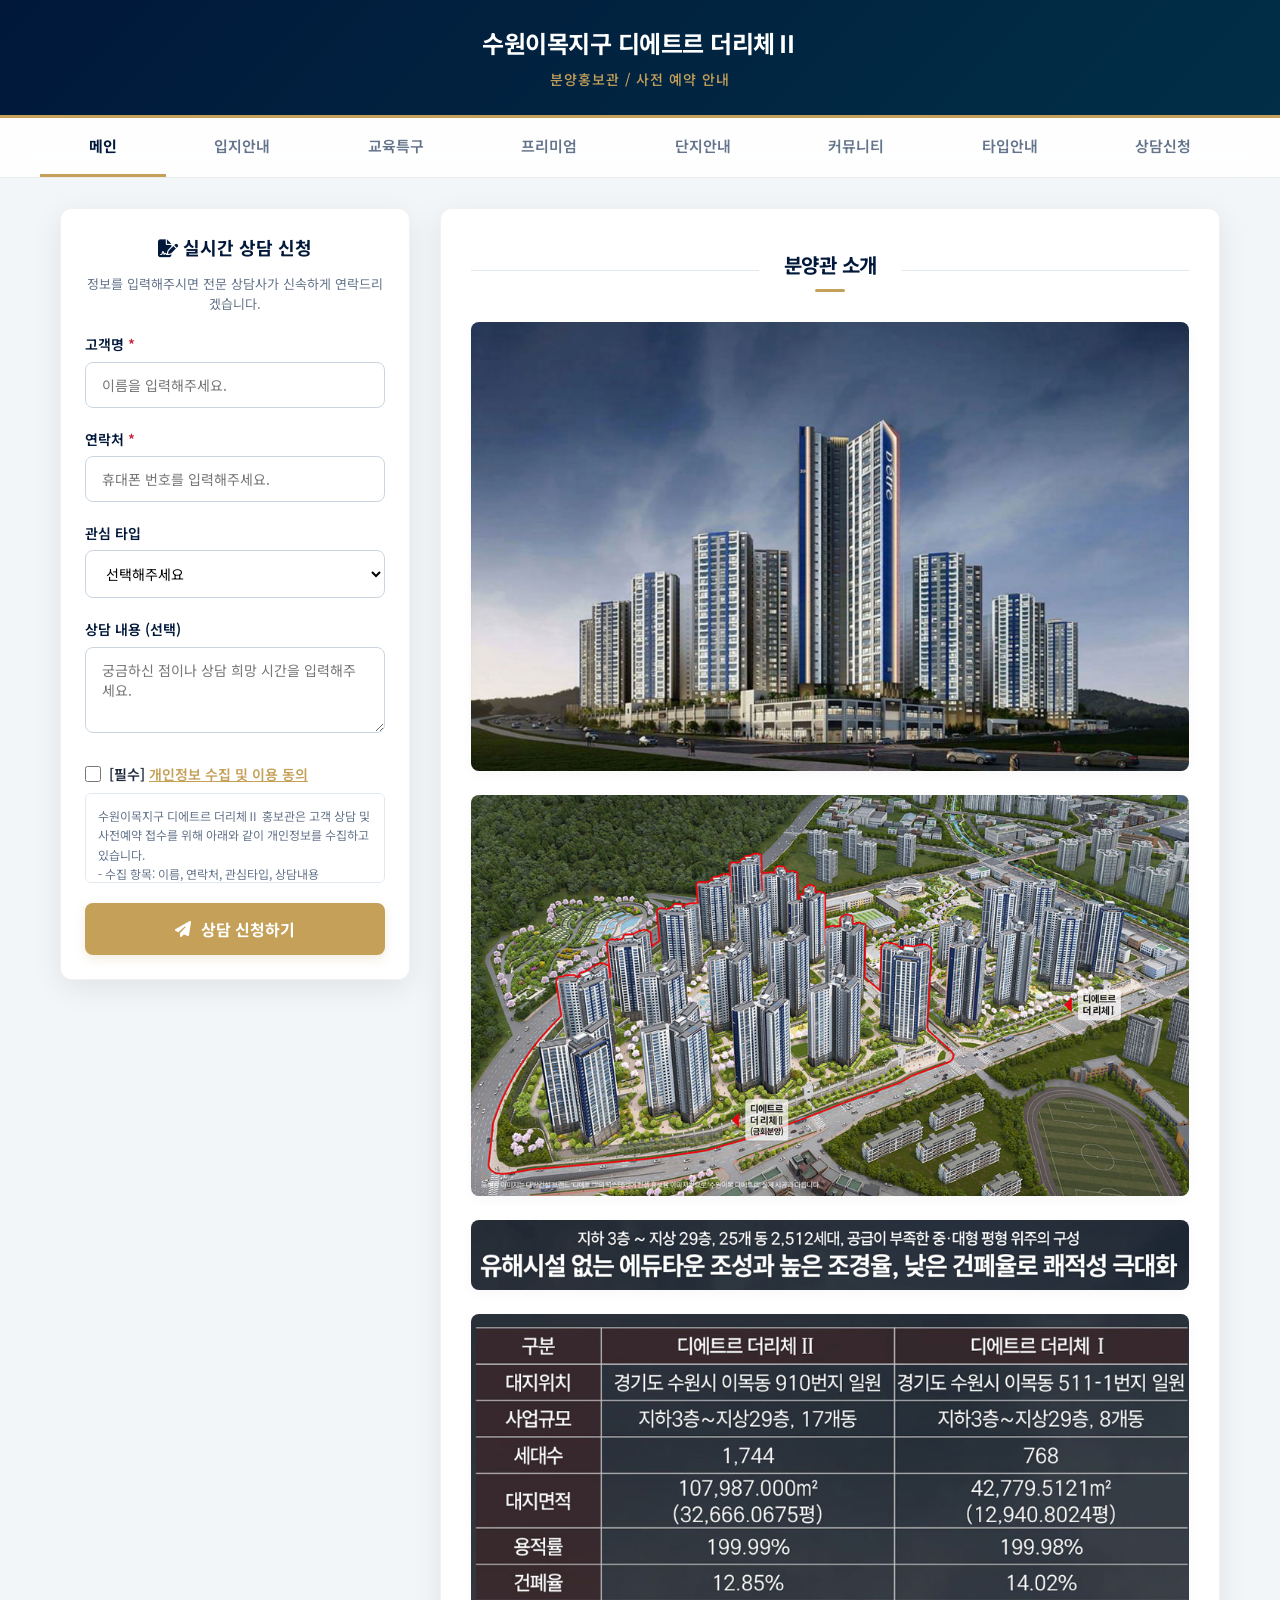
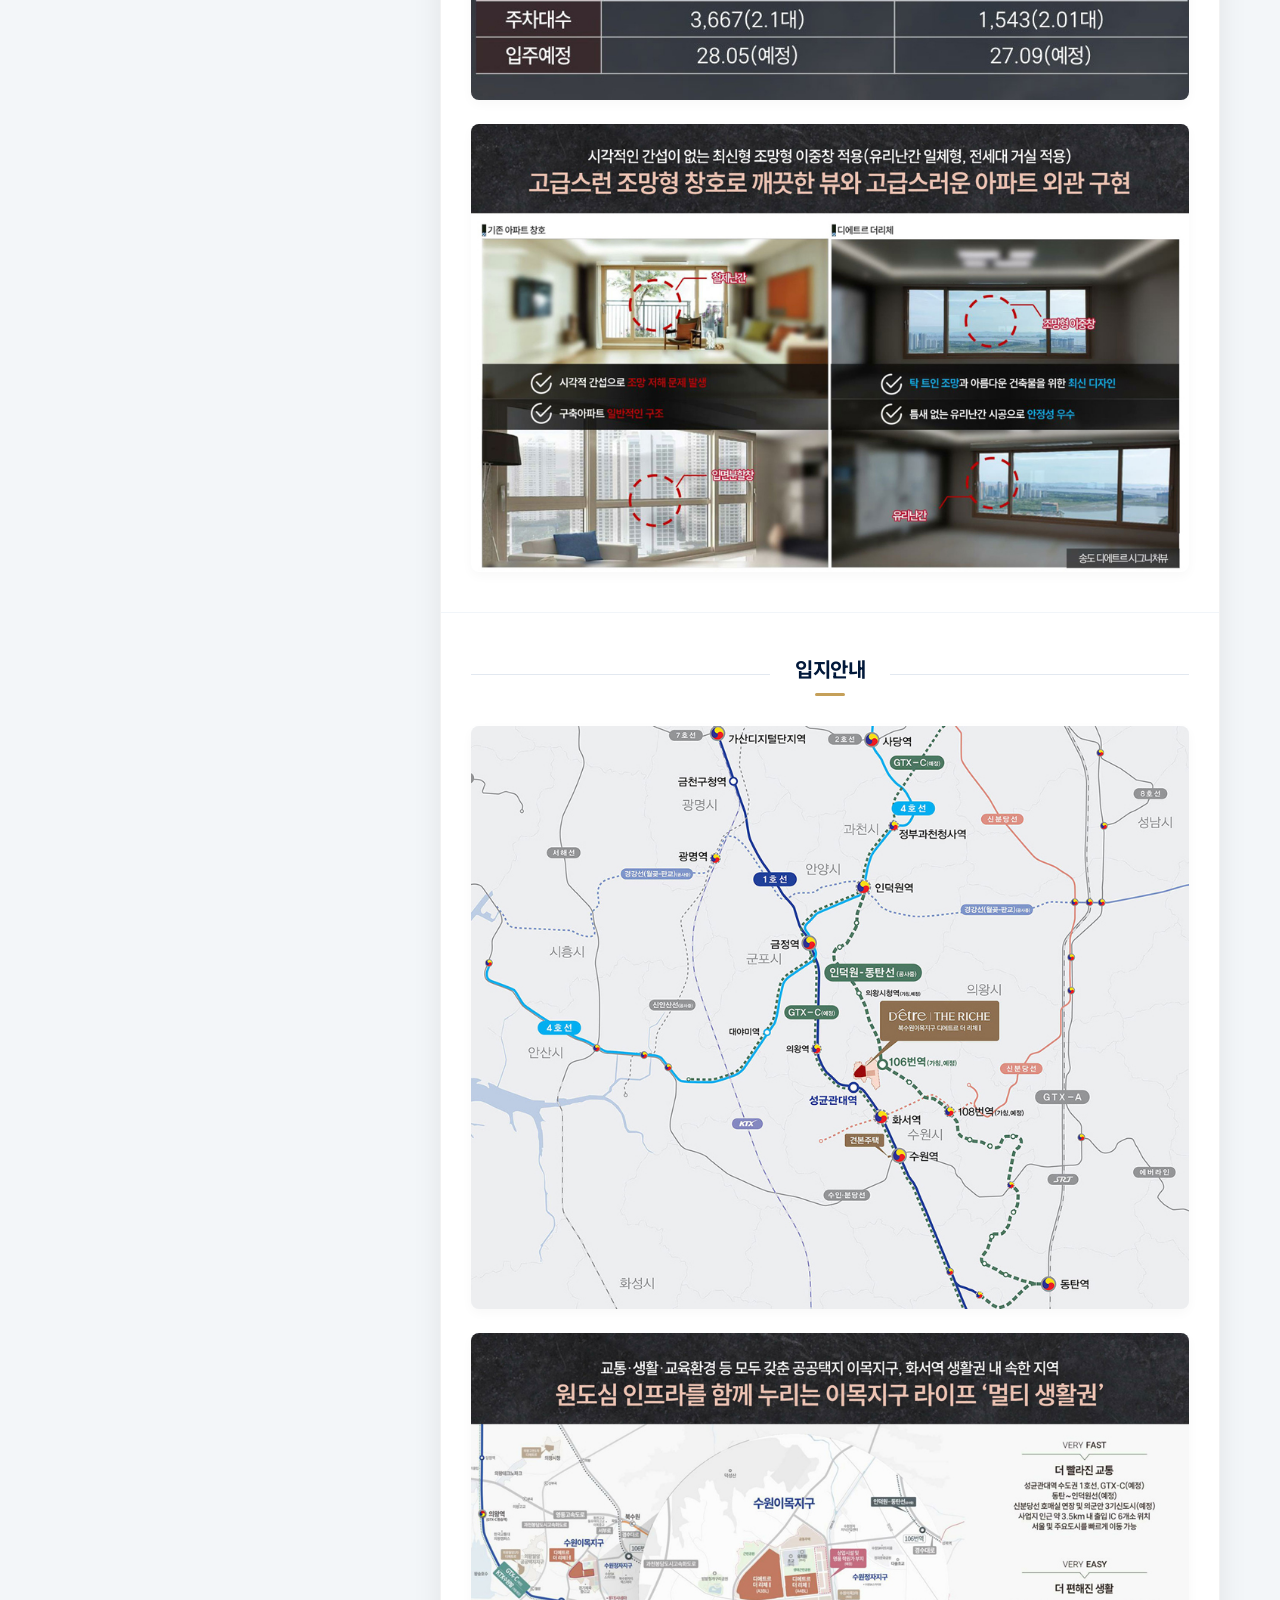
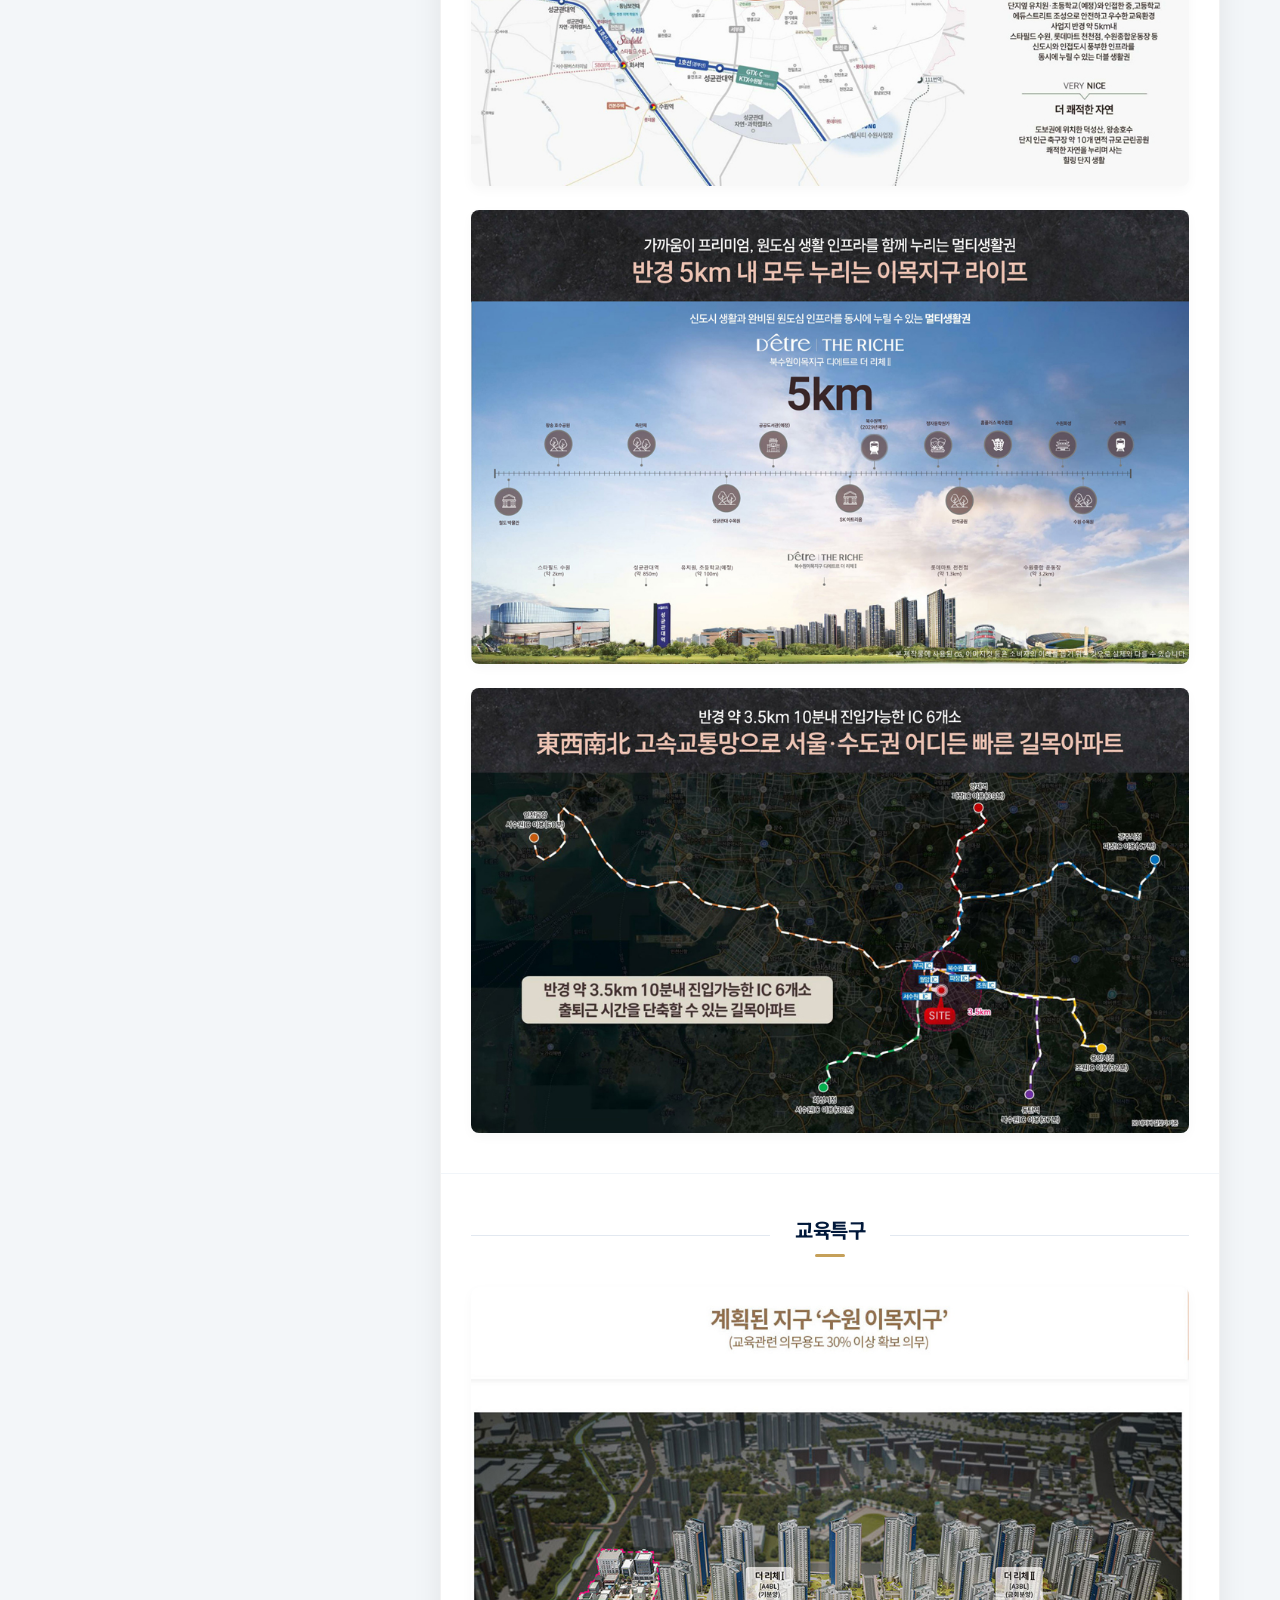
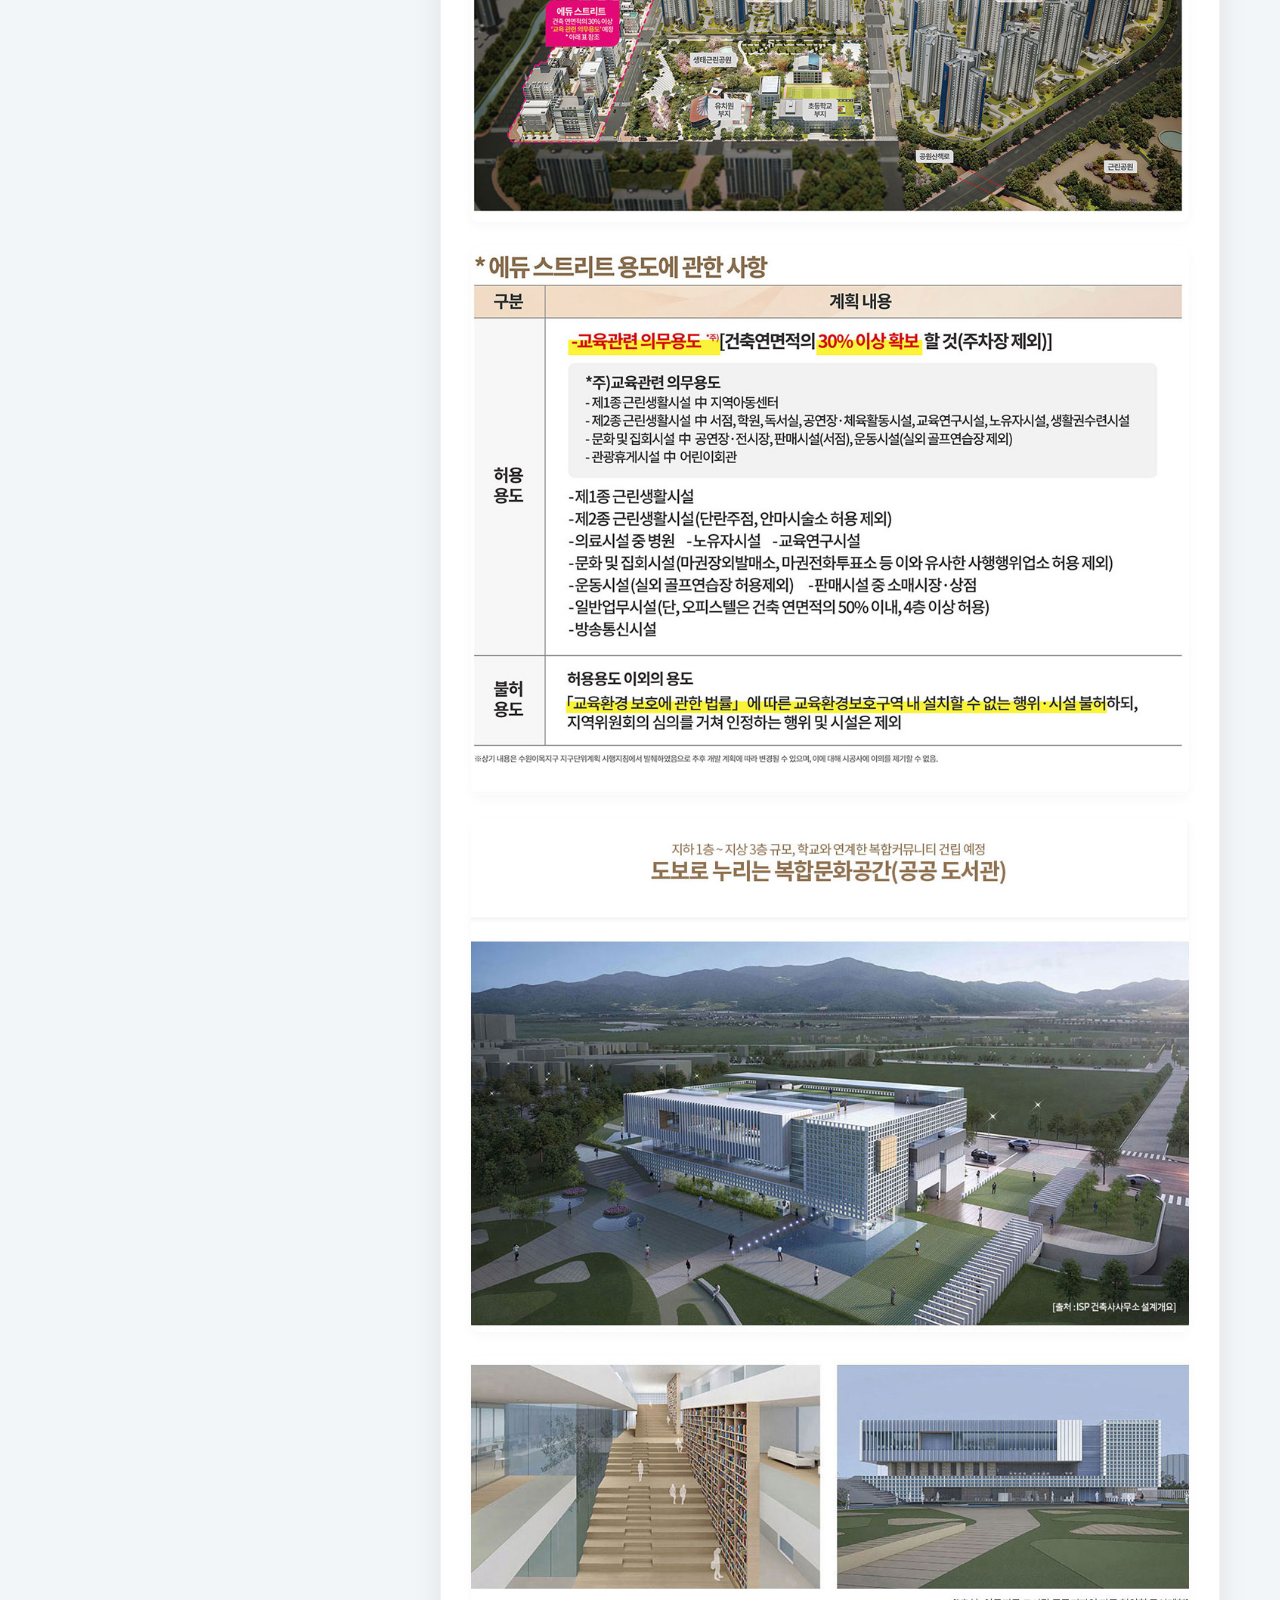
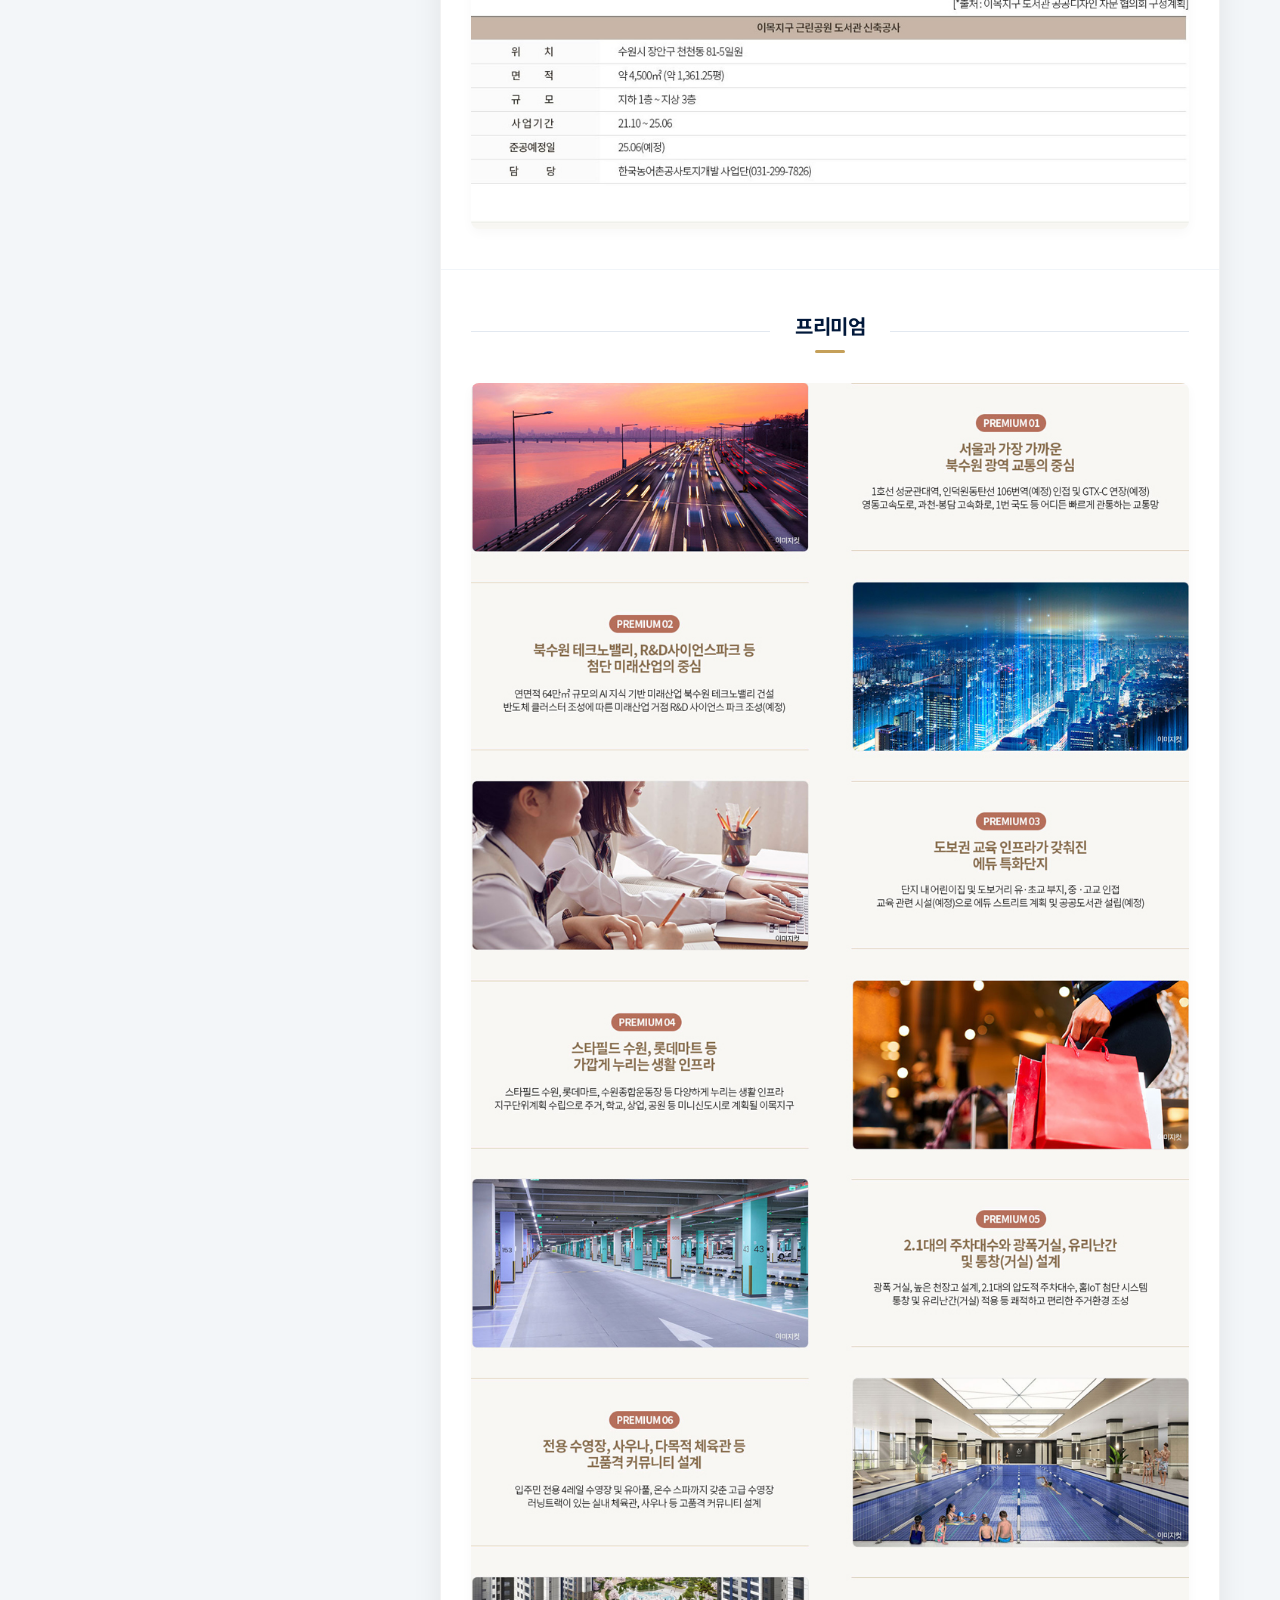
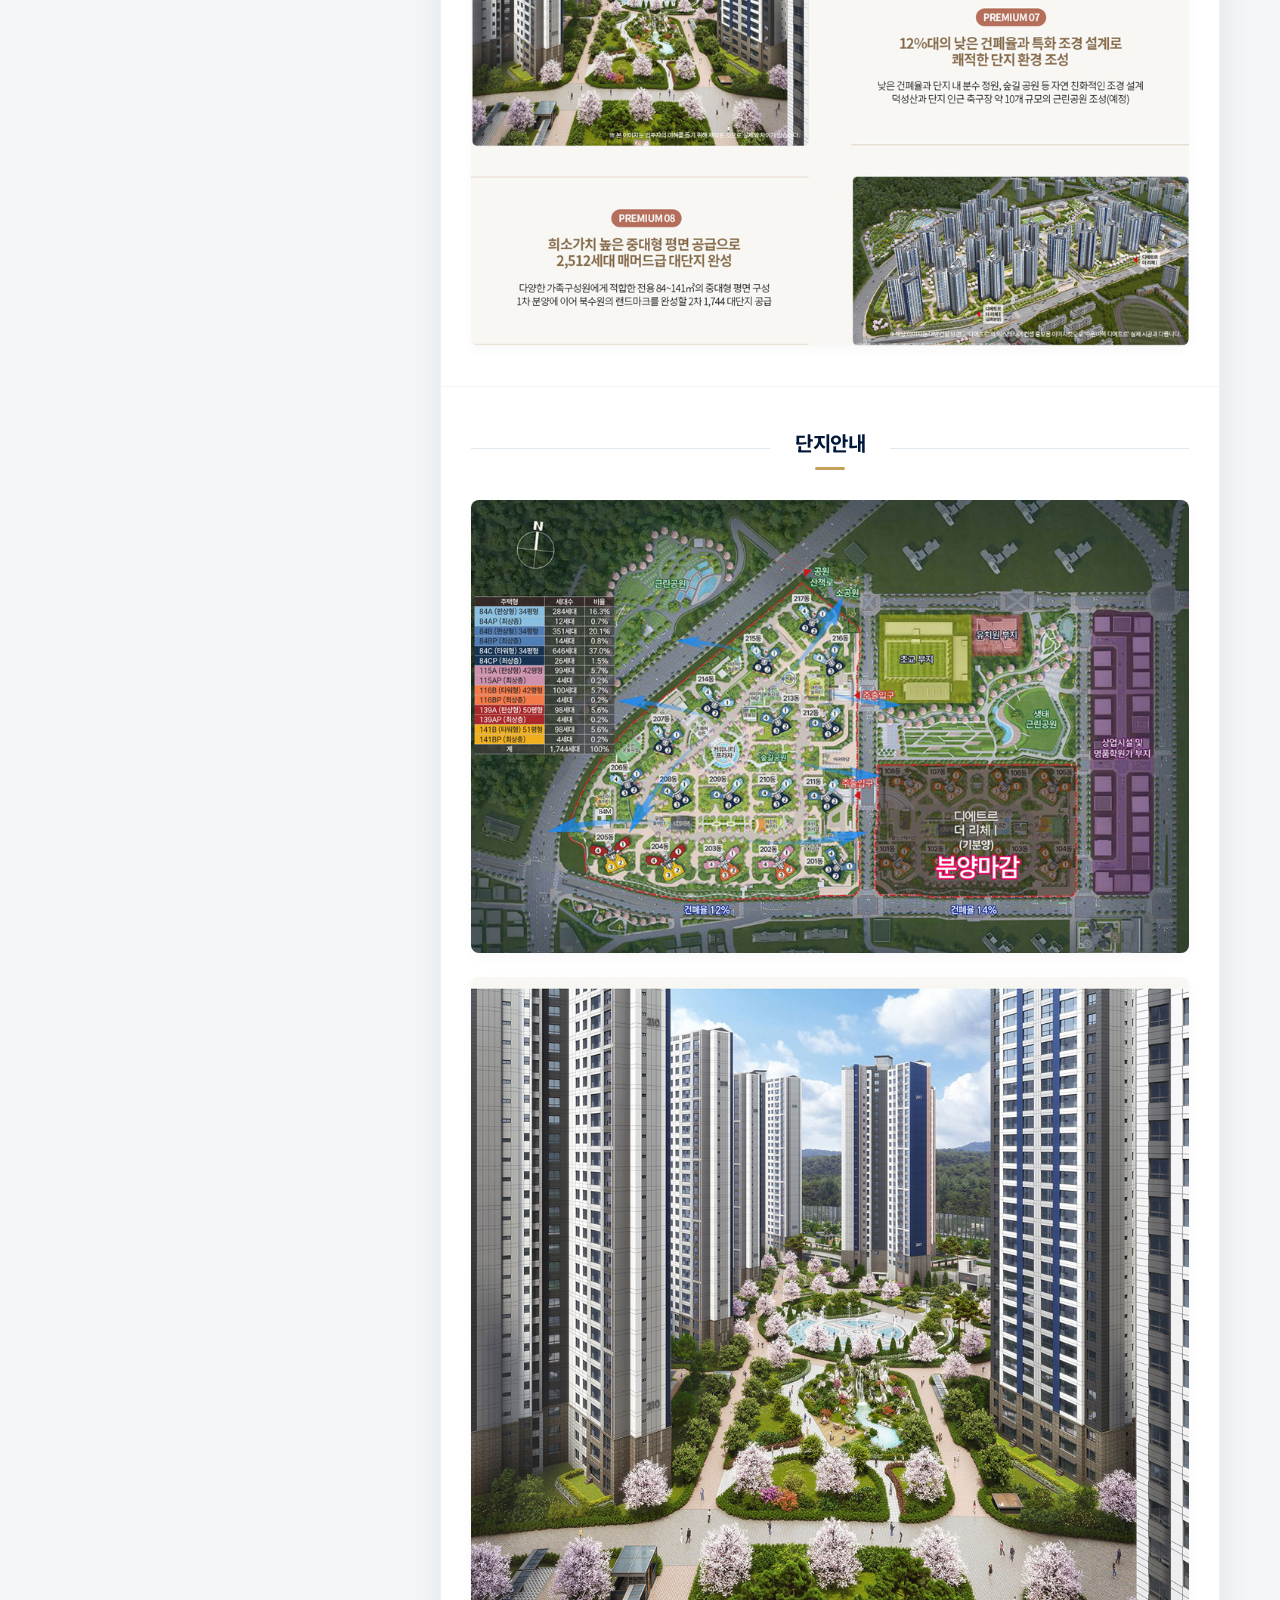
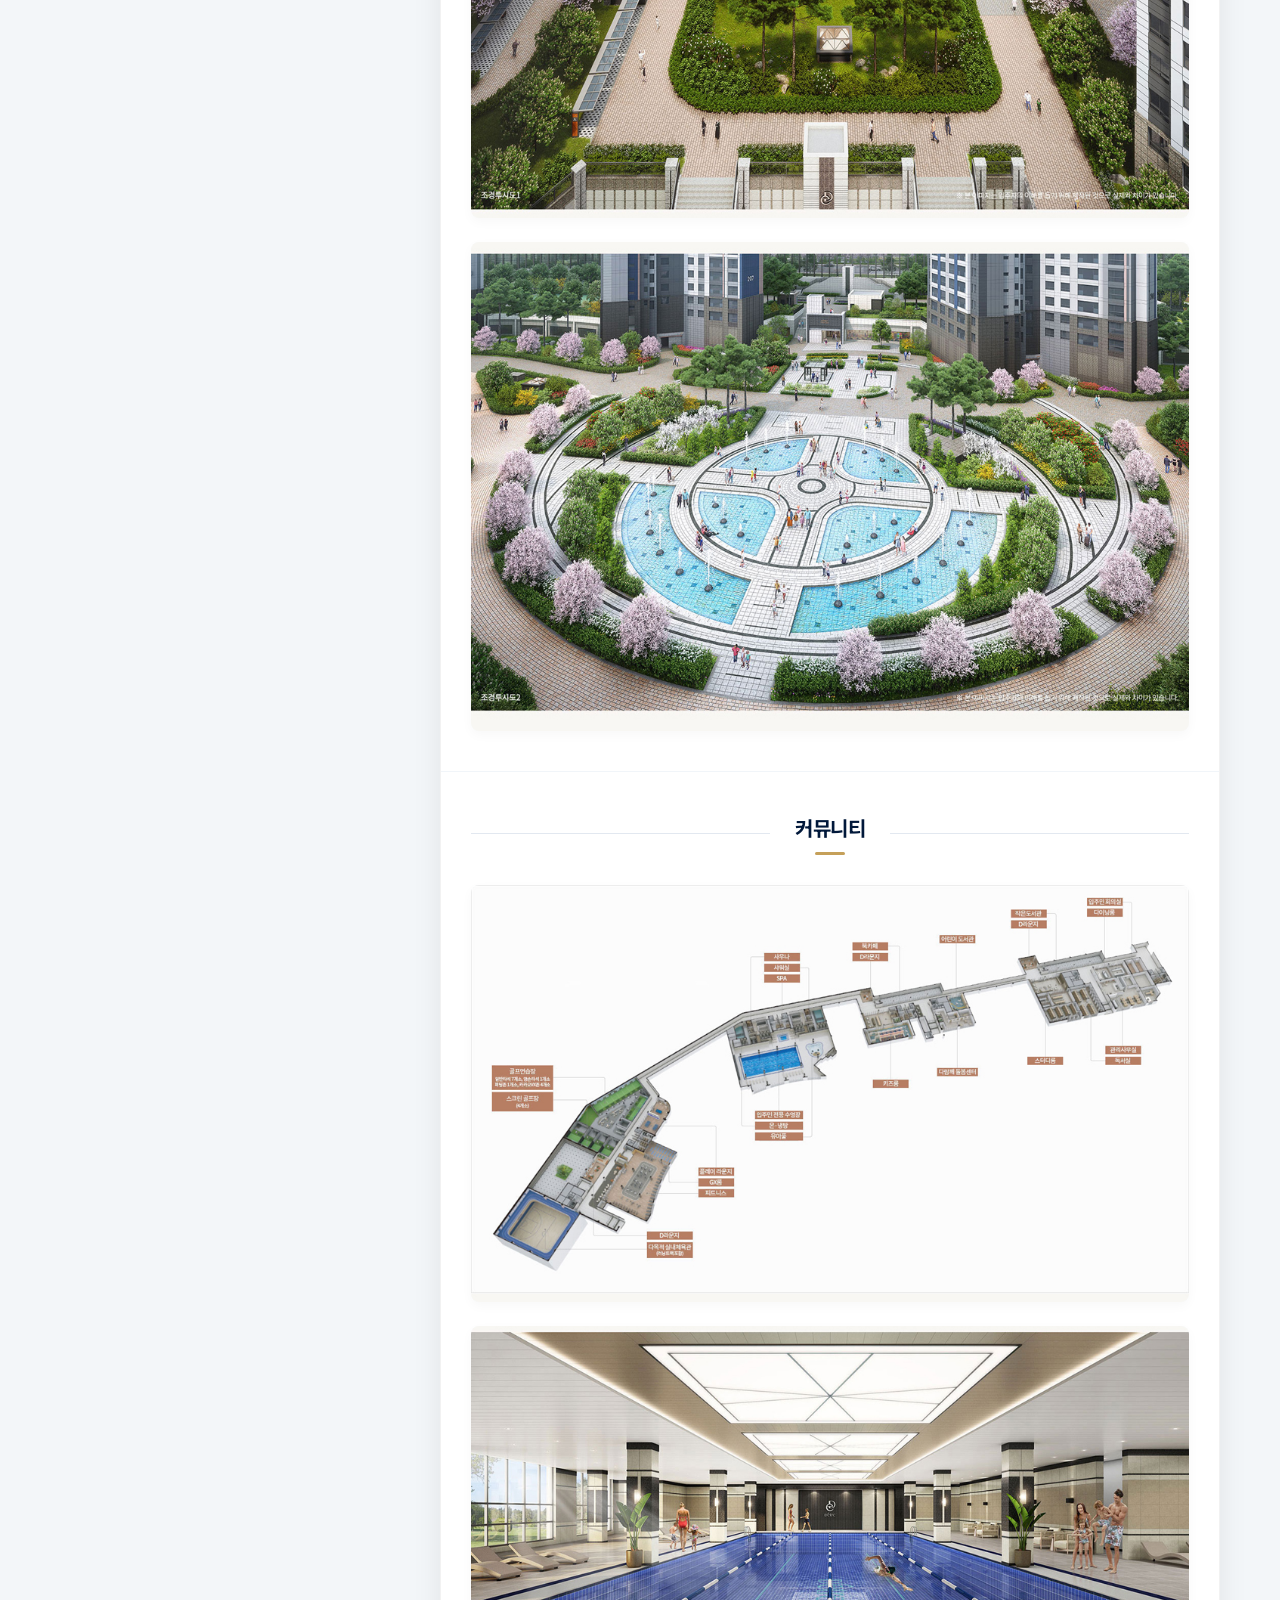
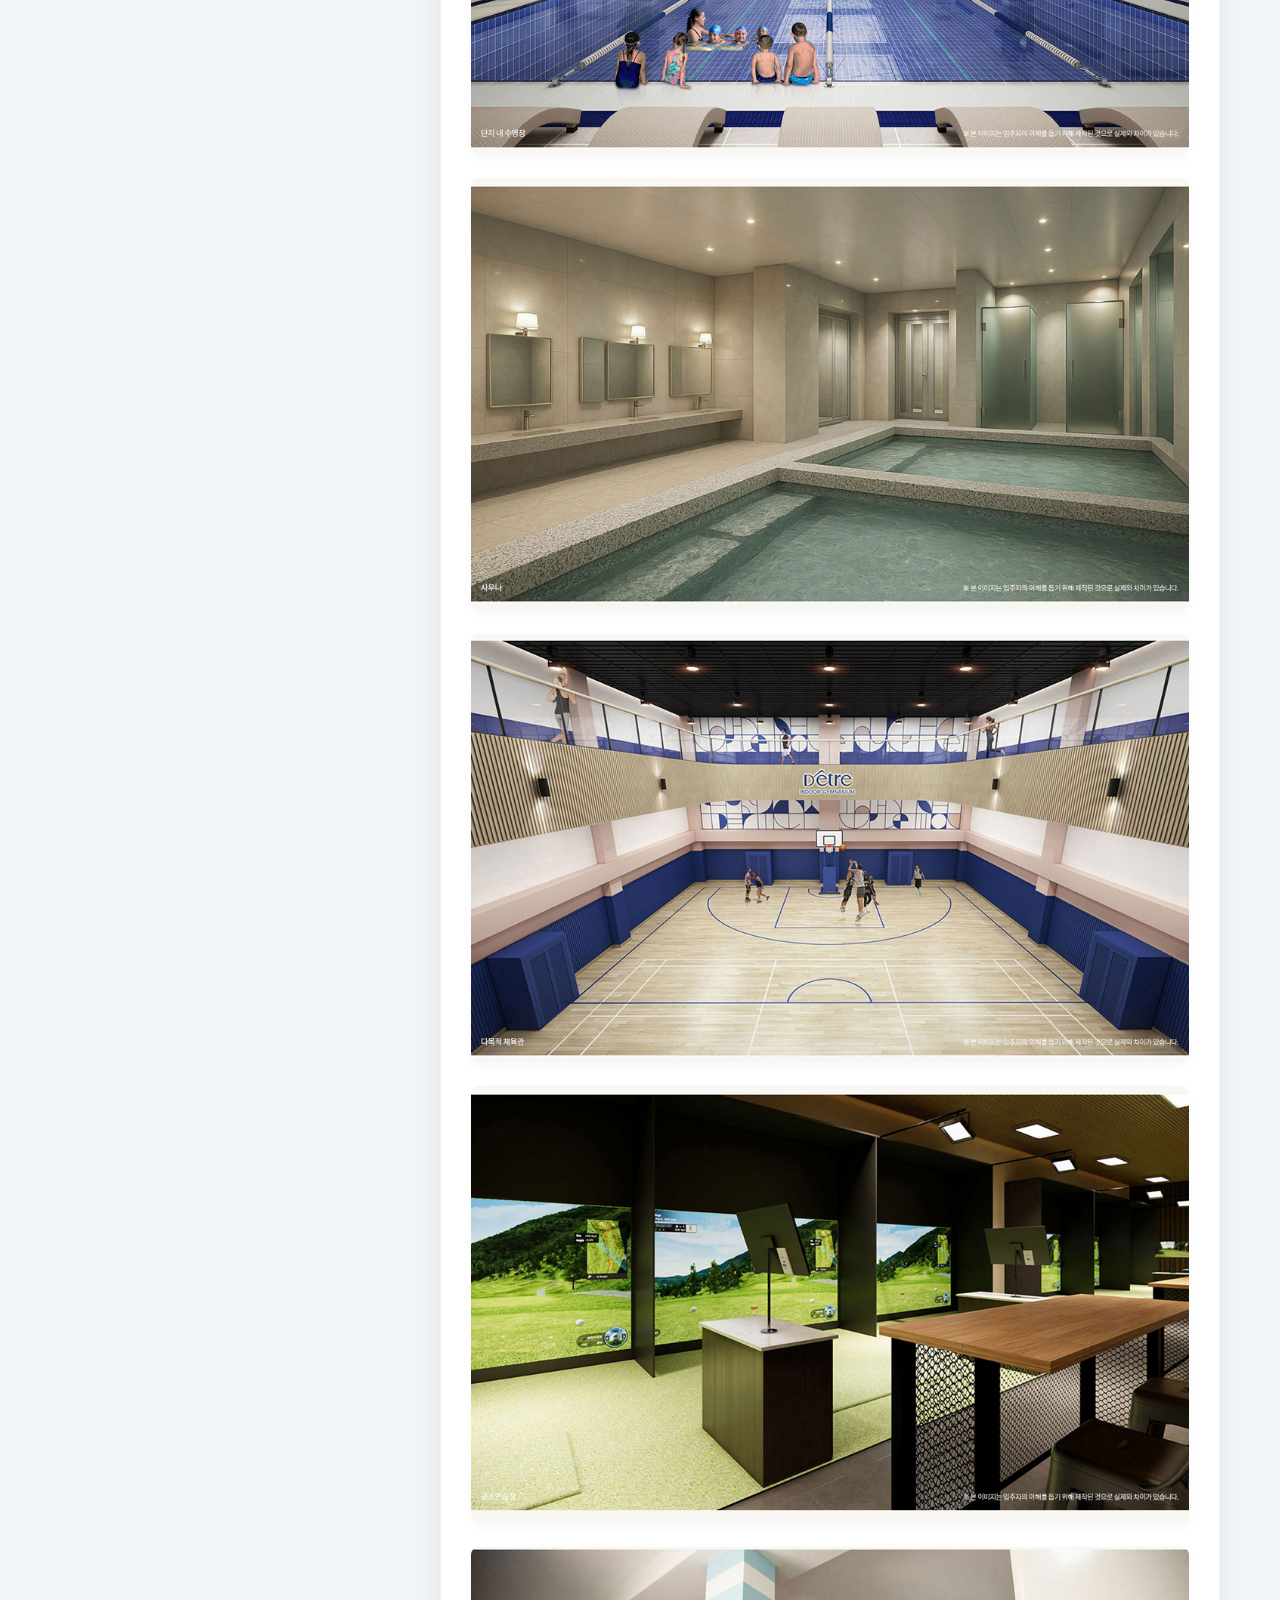
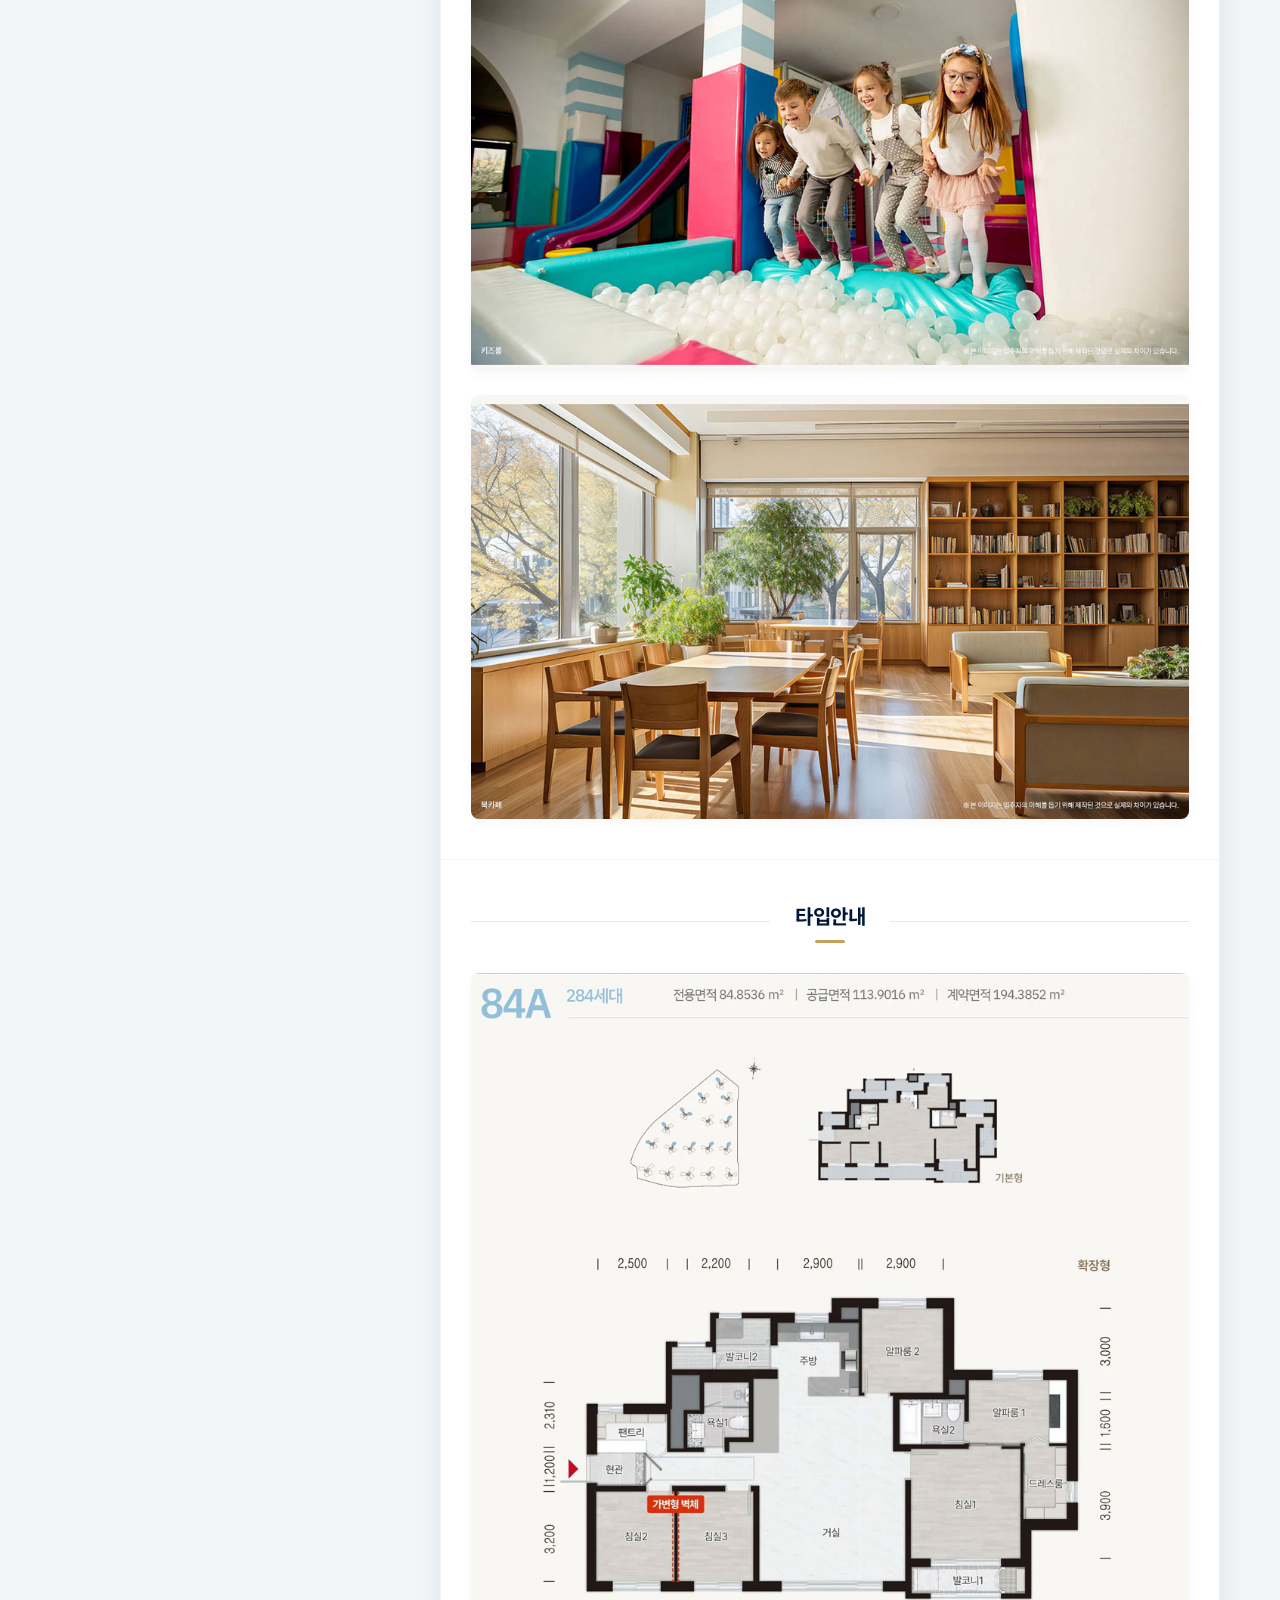
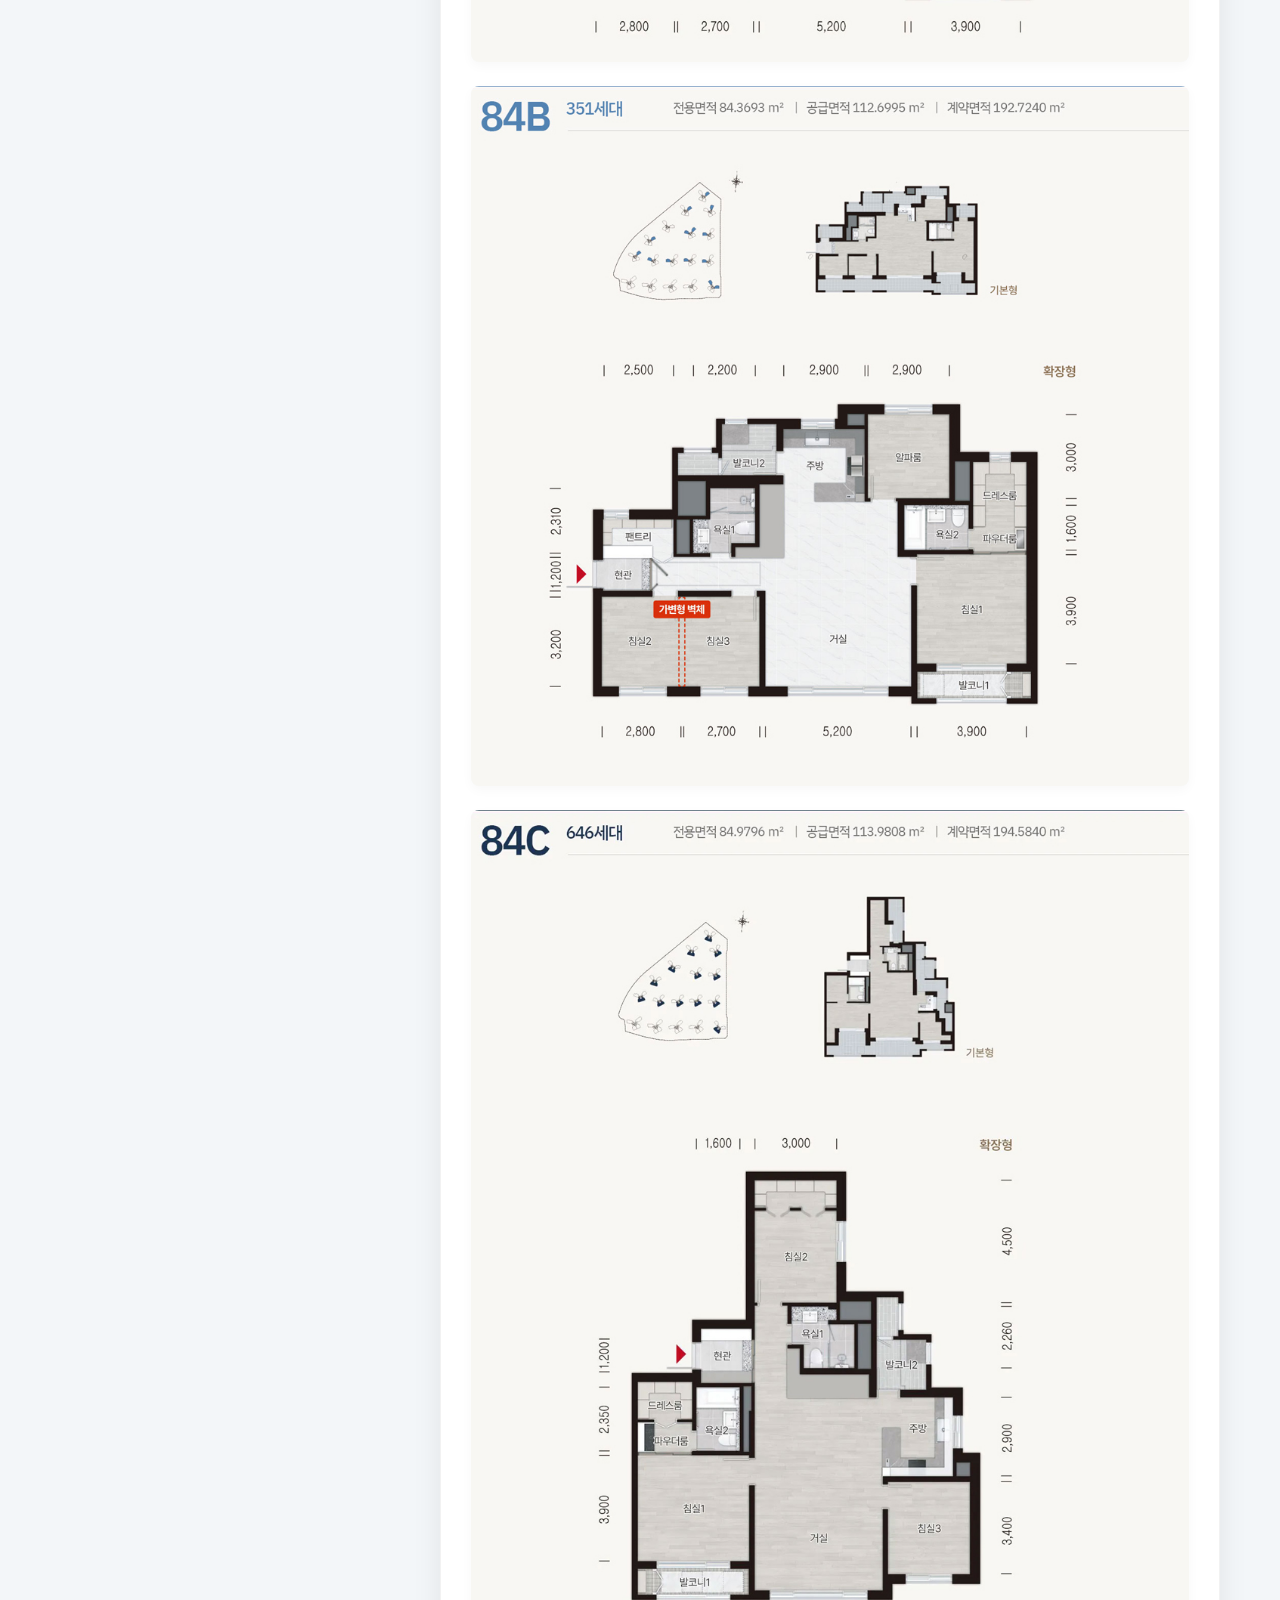
==== commit 1a66c422: "feat: 개인정보 수집 및 이용 동의 (/privacy) 추가 및 링크 연동" ====
--- a/index.html
+++ b/index.html
@@ -1,6 +1,15 @@
 <!DOCTYPE html>
 <html lang="ko">
 <head>
+  <!-- Google tag (gtag.js) -->
+  <script async src="https://www.googletagmanager.com/gtag/js?id=G-EJDDBDP3BW"></script>
+  <script>
+    window.dataLayer = window.dataLayer || [];
+    function gtag(){dataLayer.push(arguments);}
+    gtag('js', new Date());
+
+    gtag('config', 'G-EJDDBDP3BW');
+  </script>
   <meta charset="UTF-8">
   <meta name="viewport" content="width=device-width, initial-scale=1.0">
   <title>수원이목지구 디에트르 더리체Ⅱ</title>
@@ -89,7 +98,7 @@
           <div class="form-agreement">
             <label class="agreement-label">
               <input type="checkbox" id="privacyAgree" required>
-              <span>[필수] 개인정보 수집 및 이용 동의</span>
+              <span>[필수] <a href="privacy/" target="_blank" style="text-decoration: underline; color: var(--accent-gold);">개인정보 수집 및 이용 동의</a></span>
             </label>
             <div class="agreement-box">
               수원이목지구 디에트르 더리체Ⅱ 홍보관은 고객 상담 및 사전예약 접수를 위해 아래와 같이 개인정보를 수집하고 있습니다.<br>
@@ -296,6 +305,9 @@
   <!-- Footer -->
   <footer class="footer-wrap">
     <div class="footer-content">
+      <div class="footer-links" style="margin-bottom: 15px;">
+        <a href="privacy/" style="color: #cbd5e1; text-decoration: underline; font-size: 13px; font-weight: 500;">개인정보처리방침</a>
+      </div>
       <address>
         <strong>수원이목지구 디에트르 더리체Ⅱ 홍보관</strong><br>
         담당: 지정 예약제 분양 전문가<br>
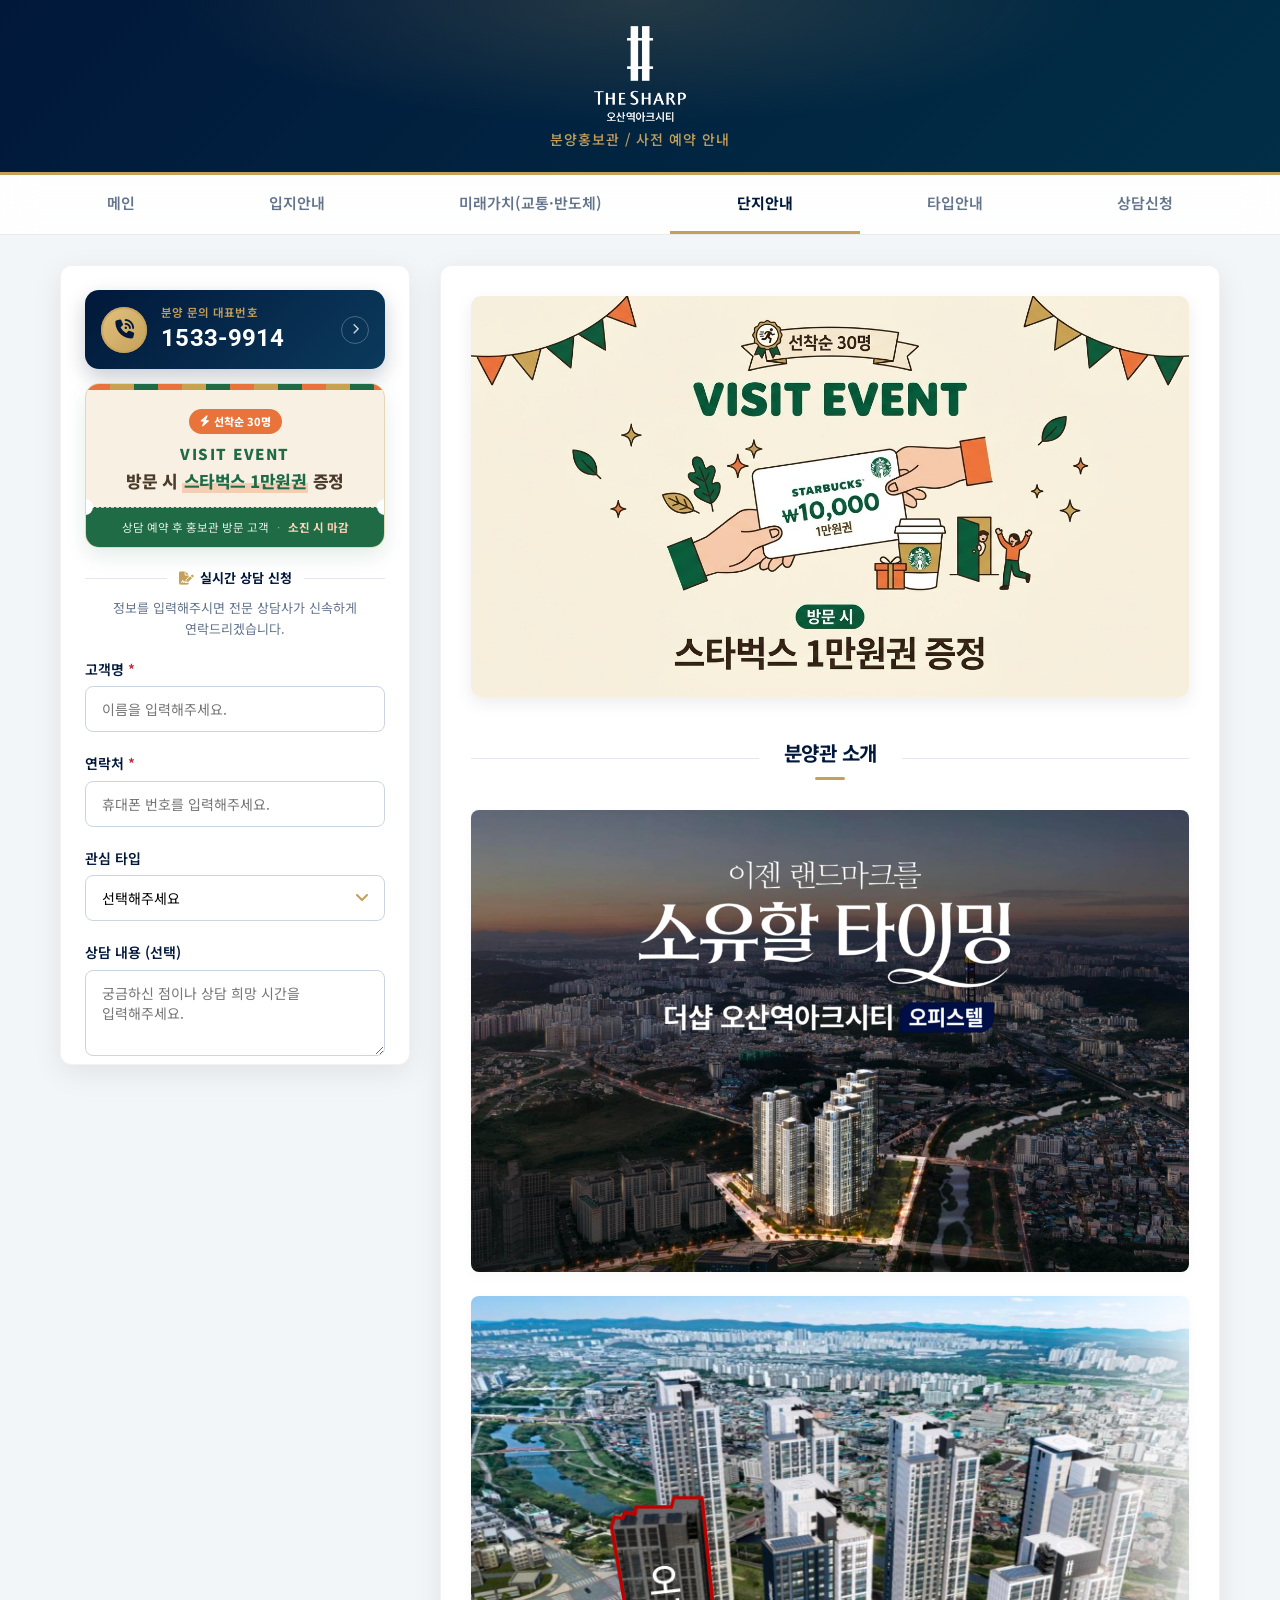
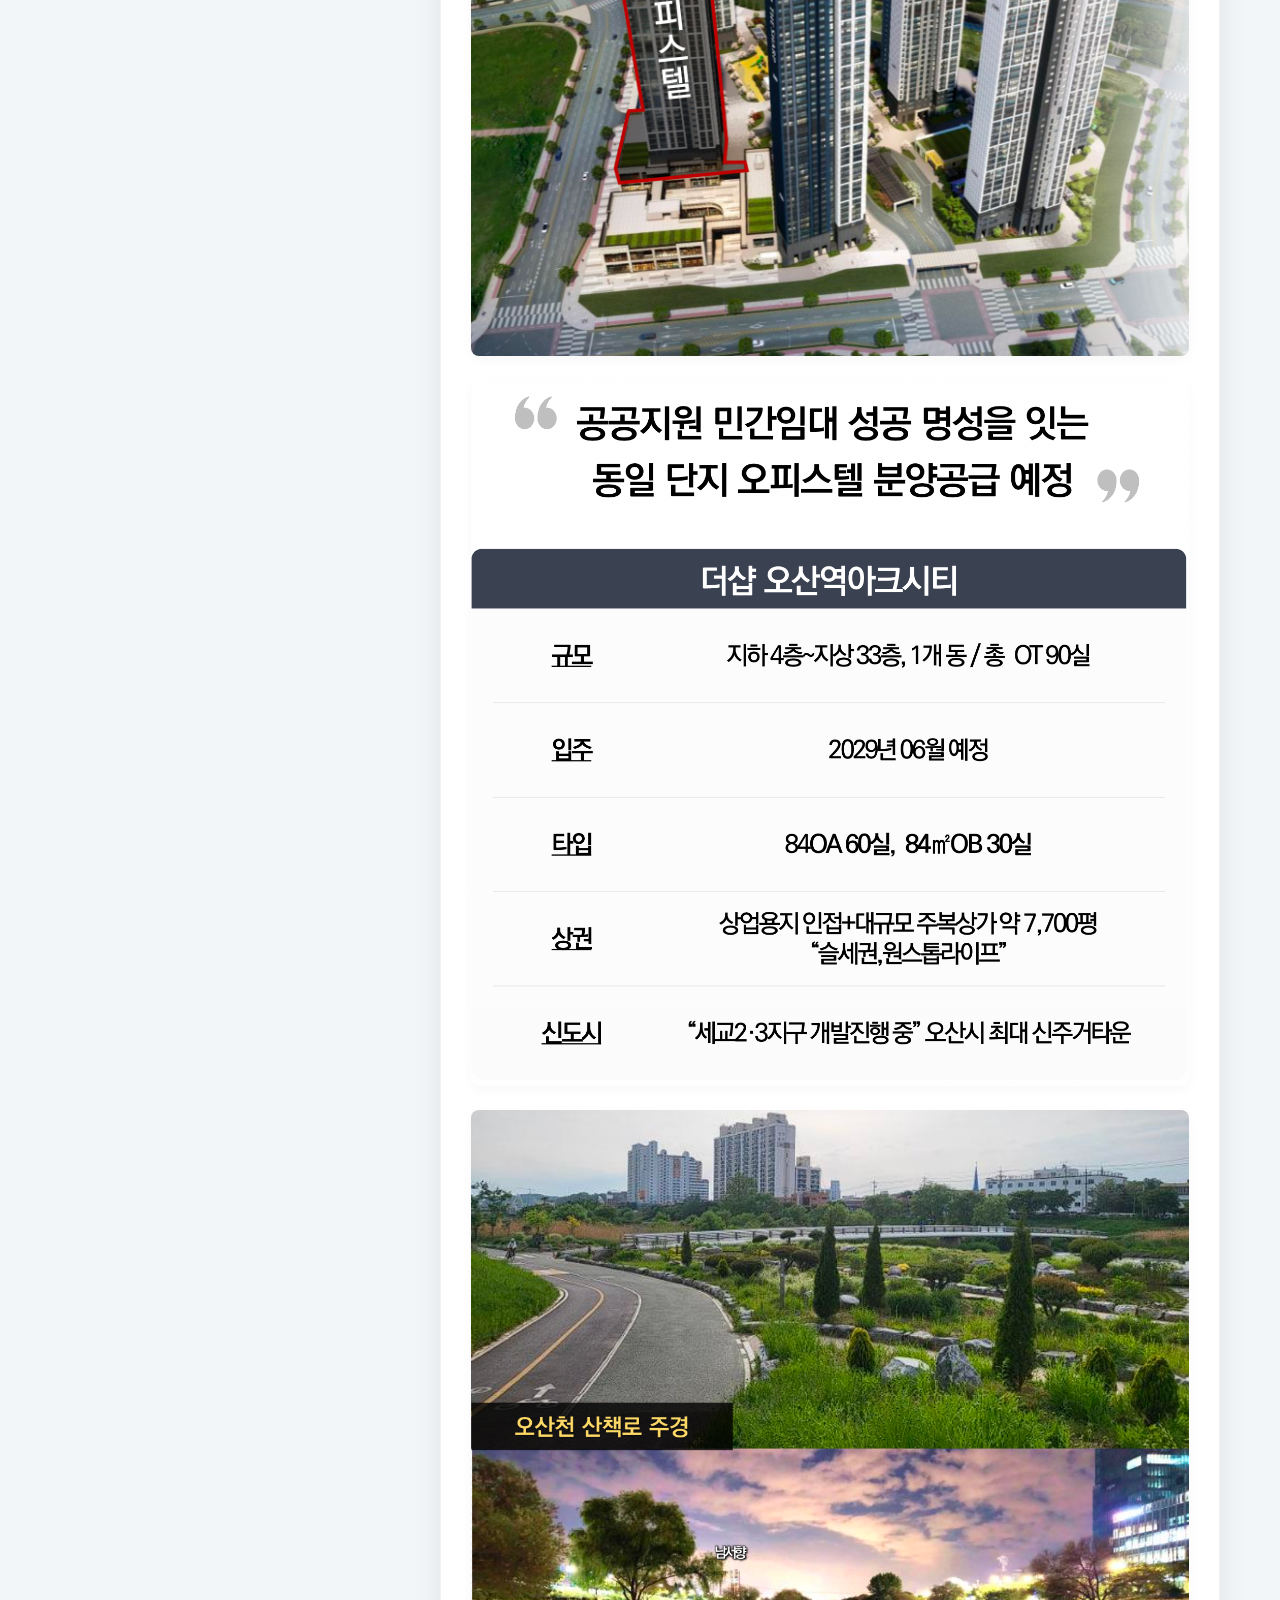
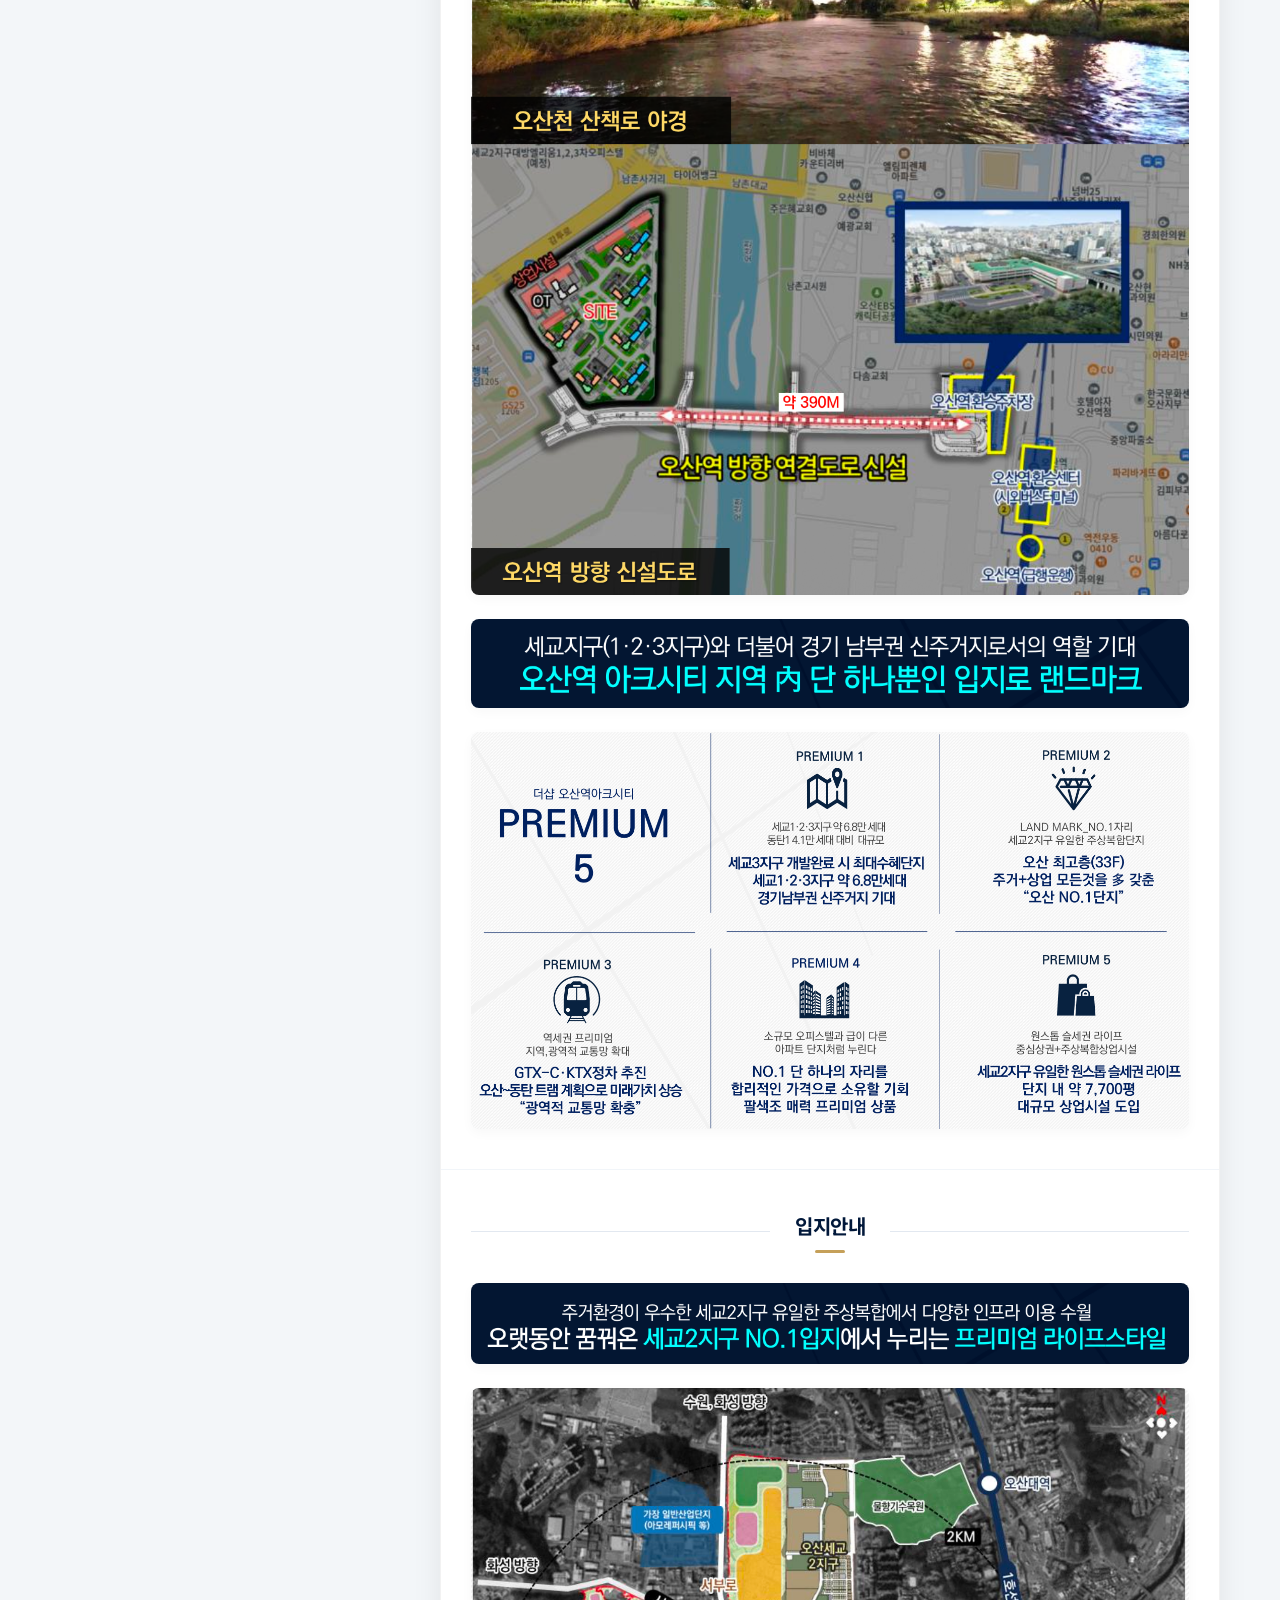
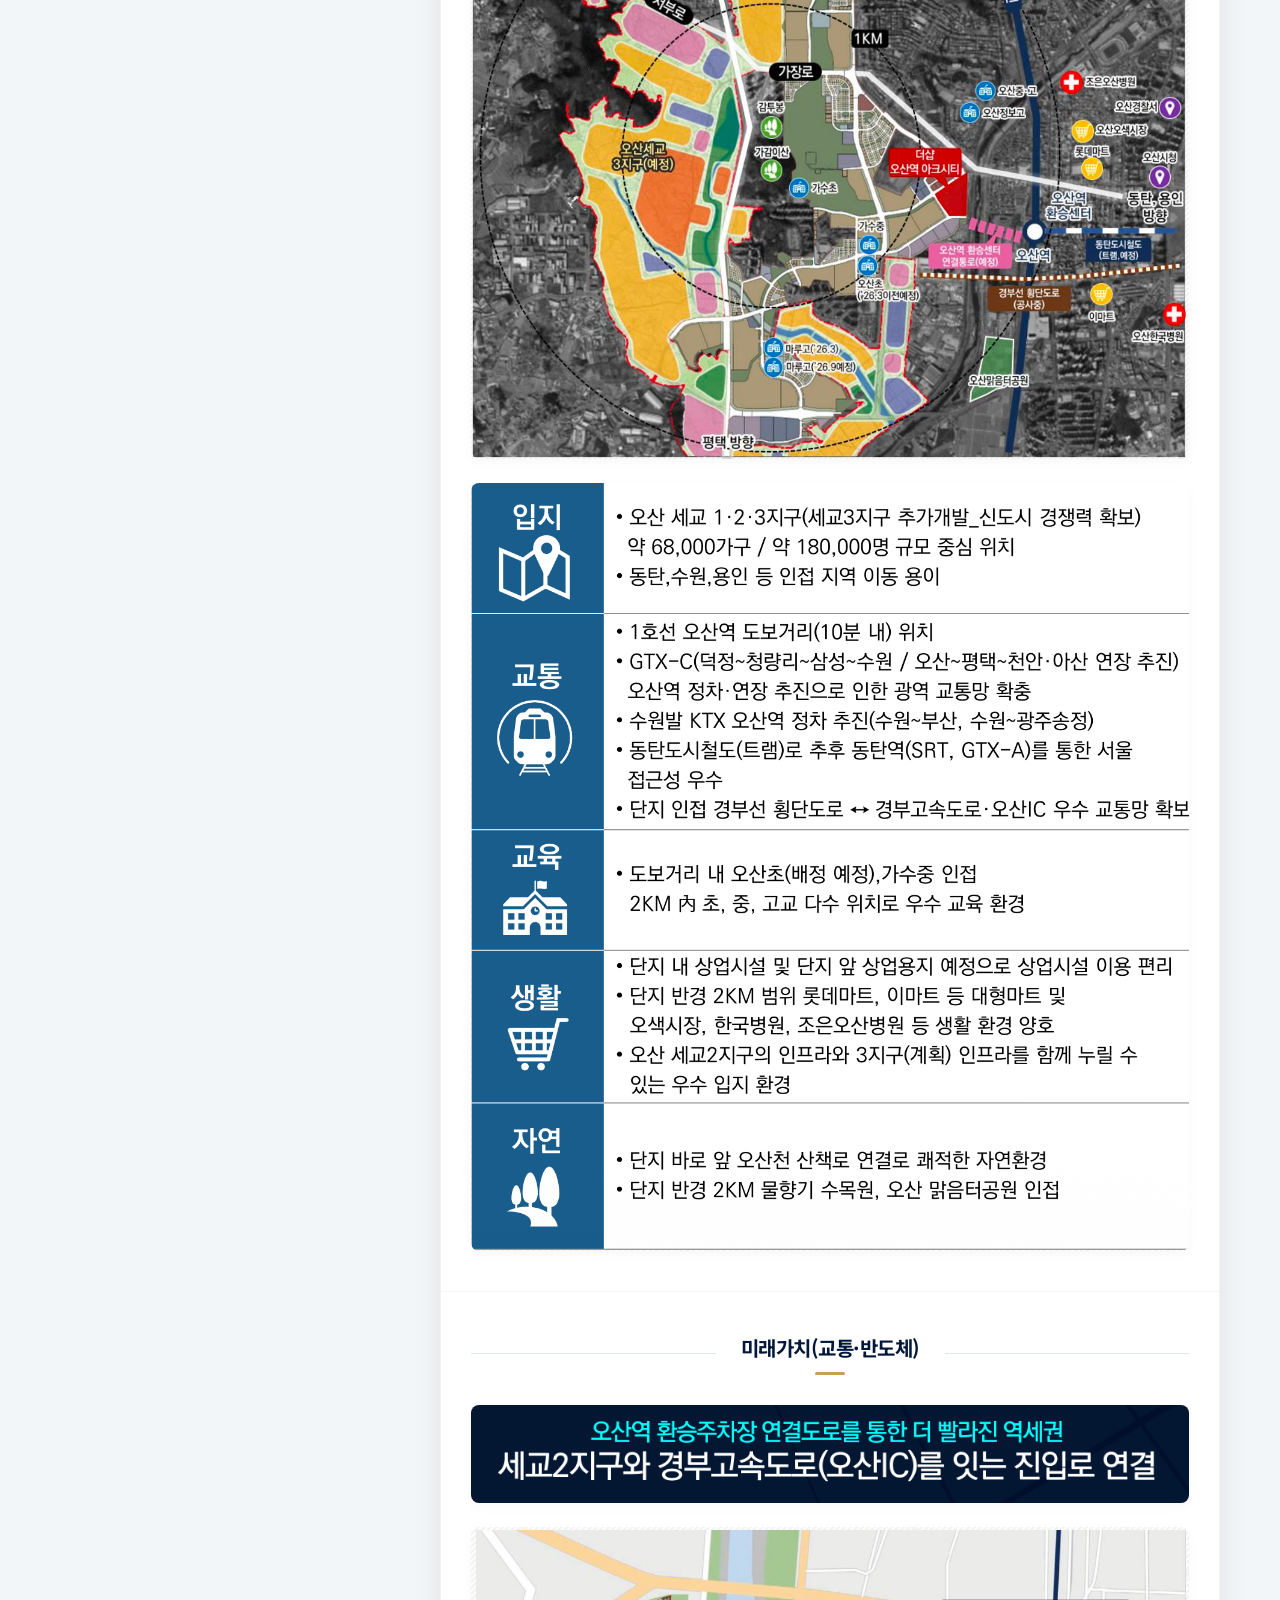
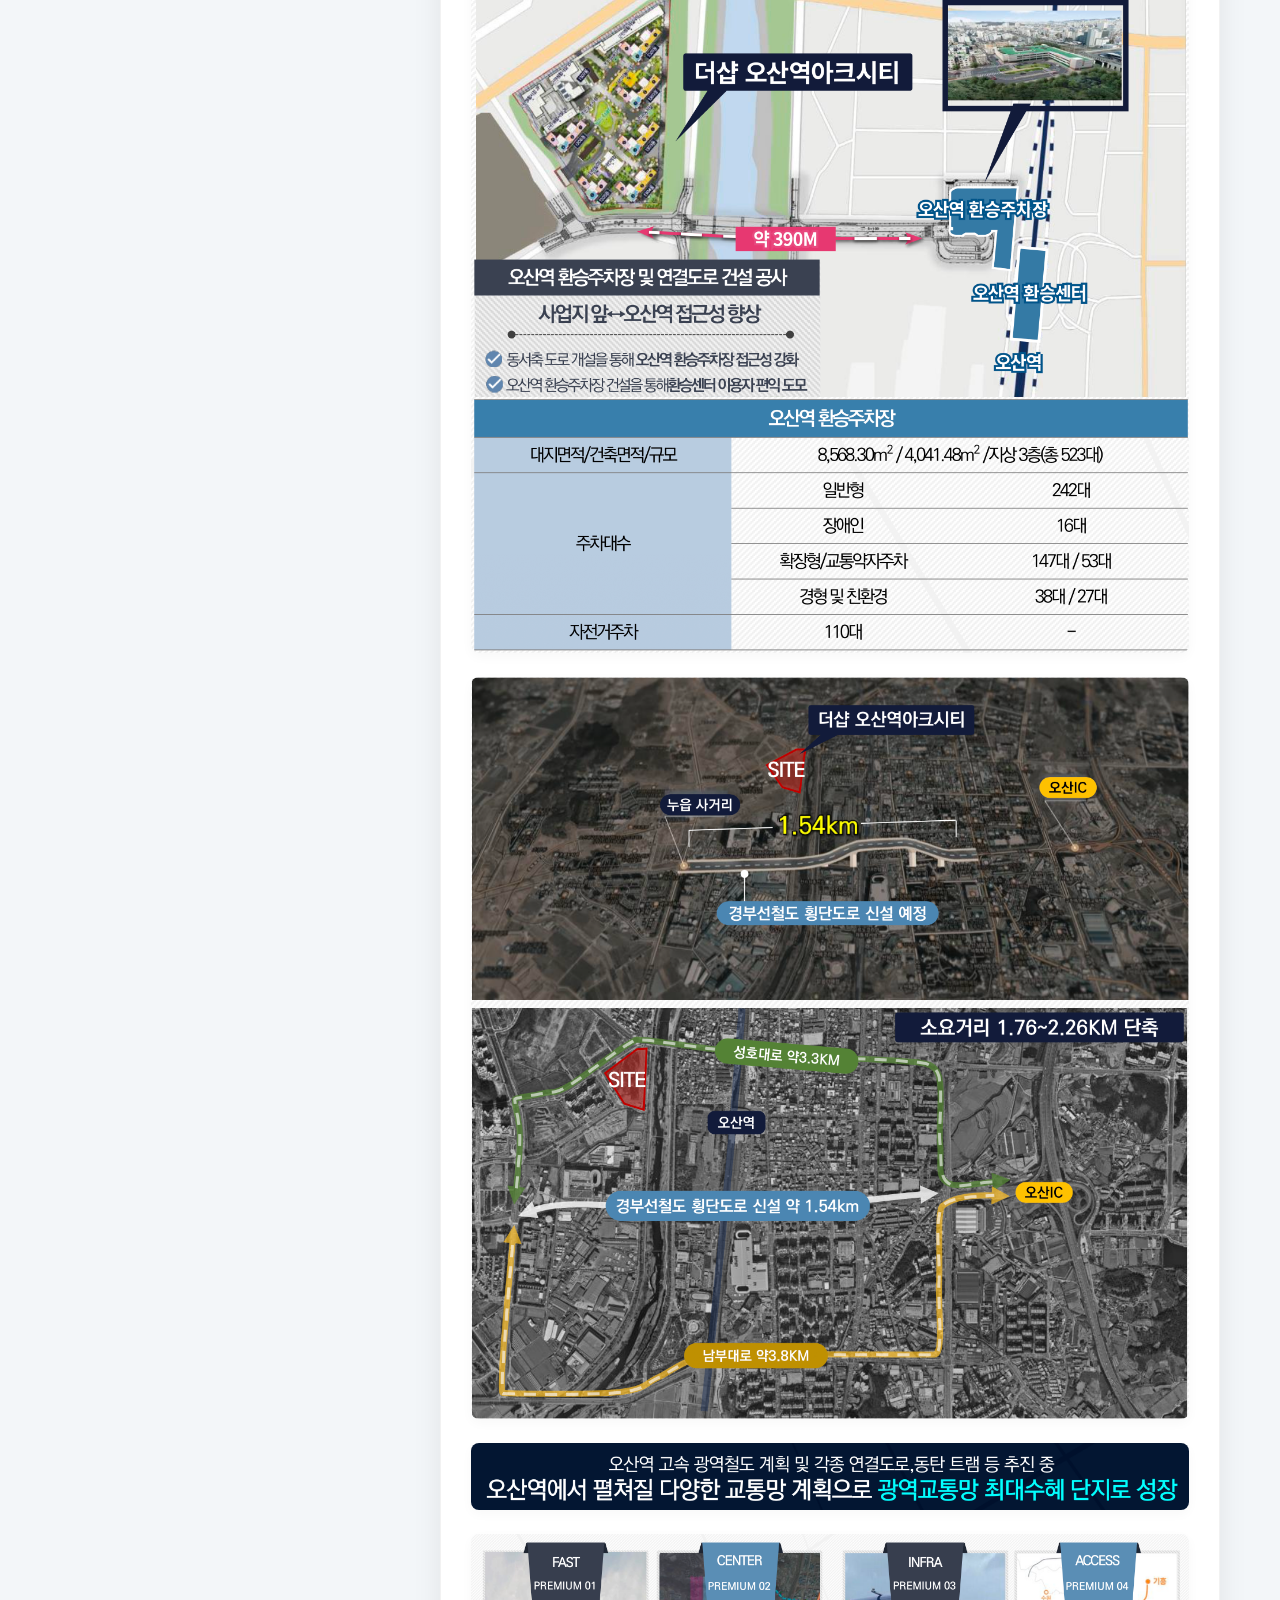
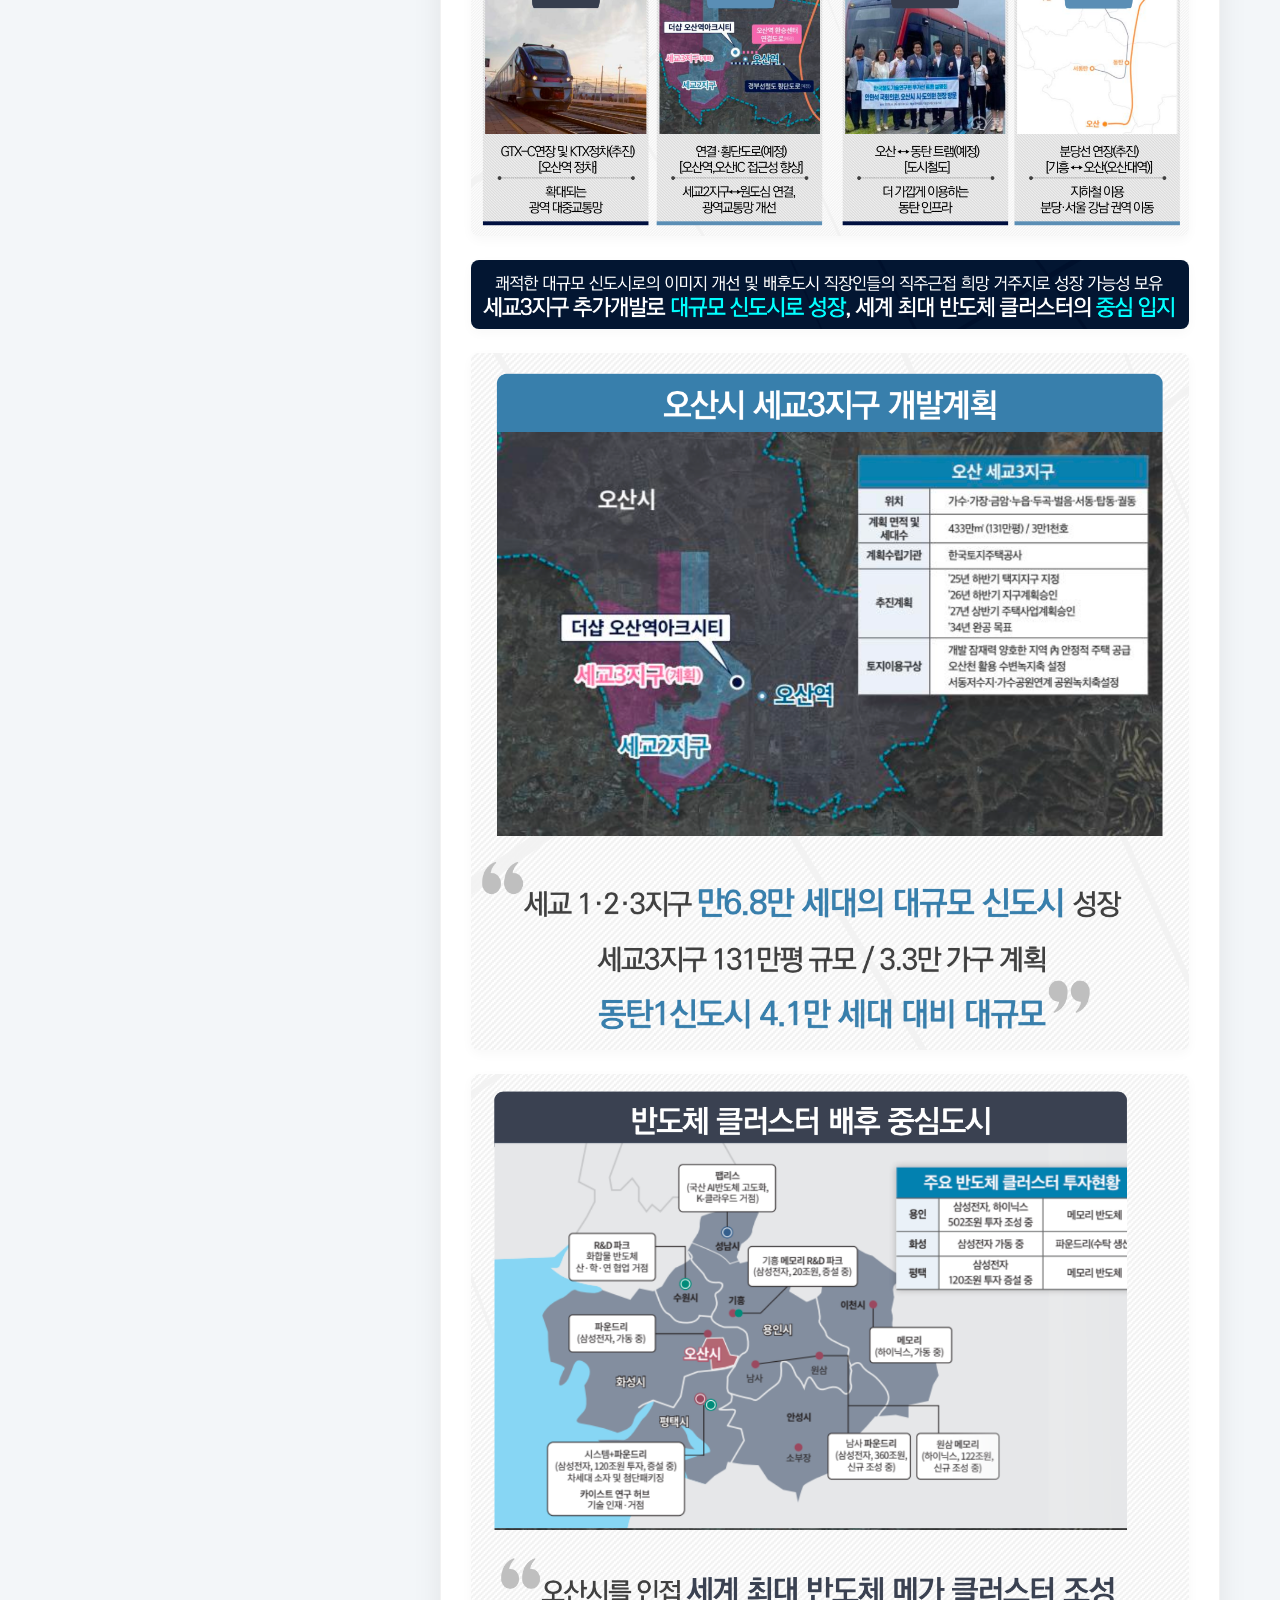
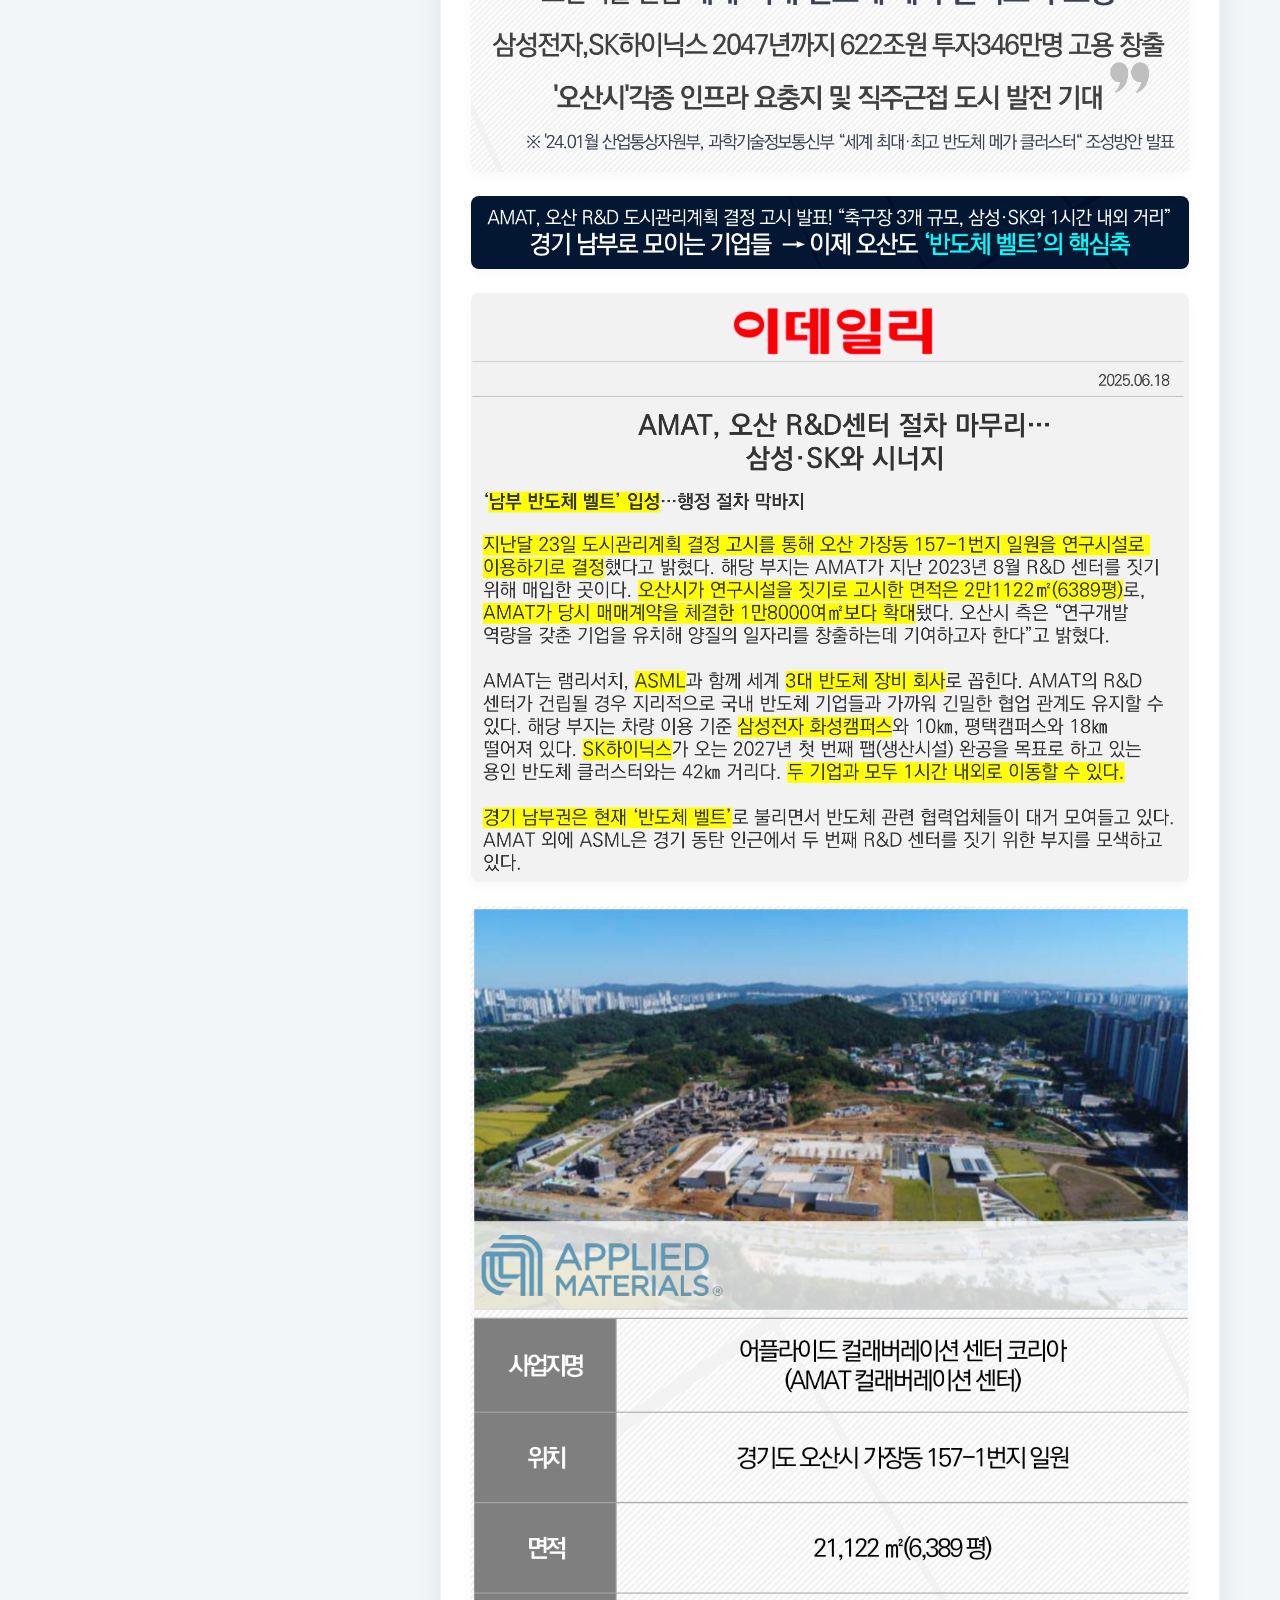
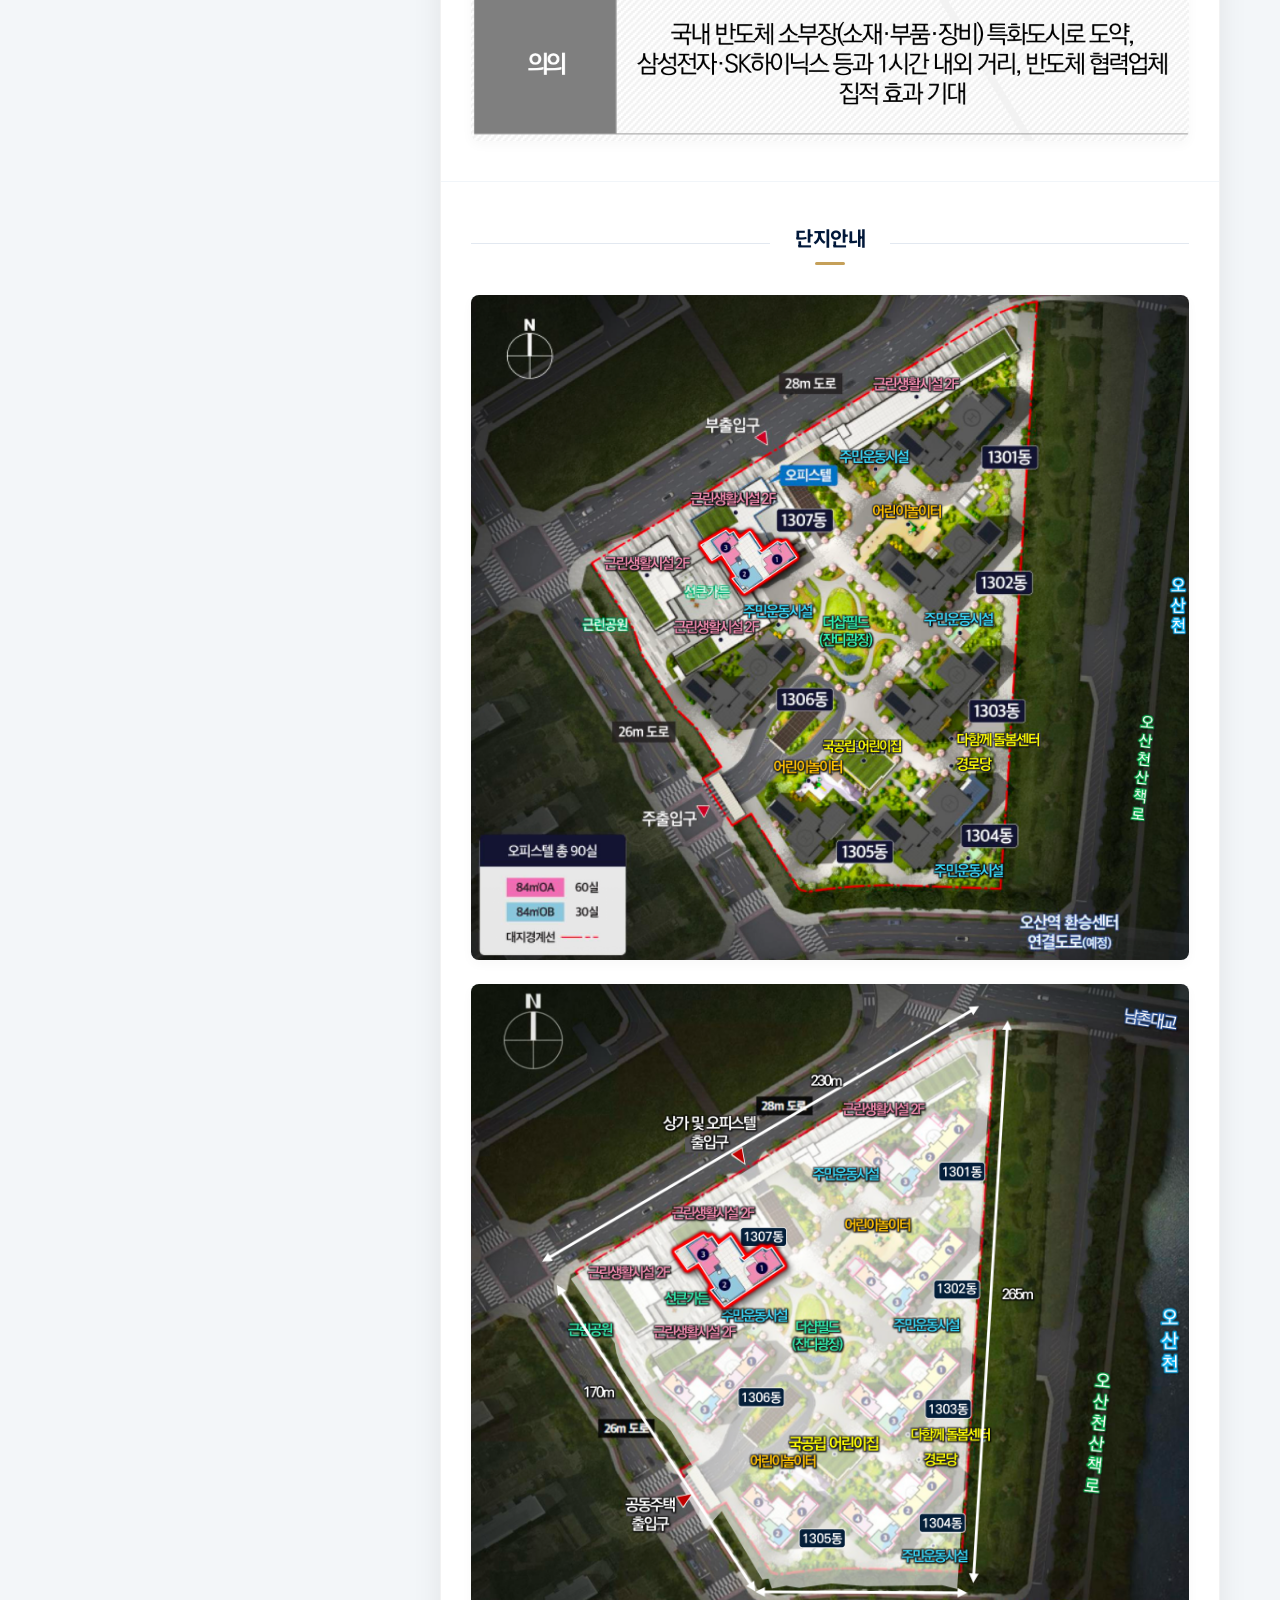
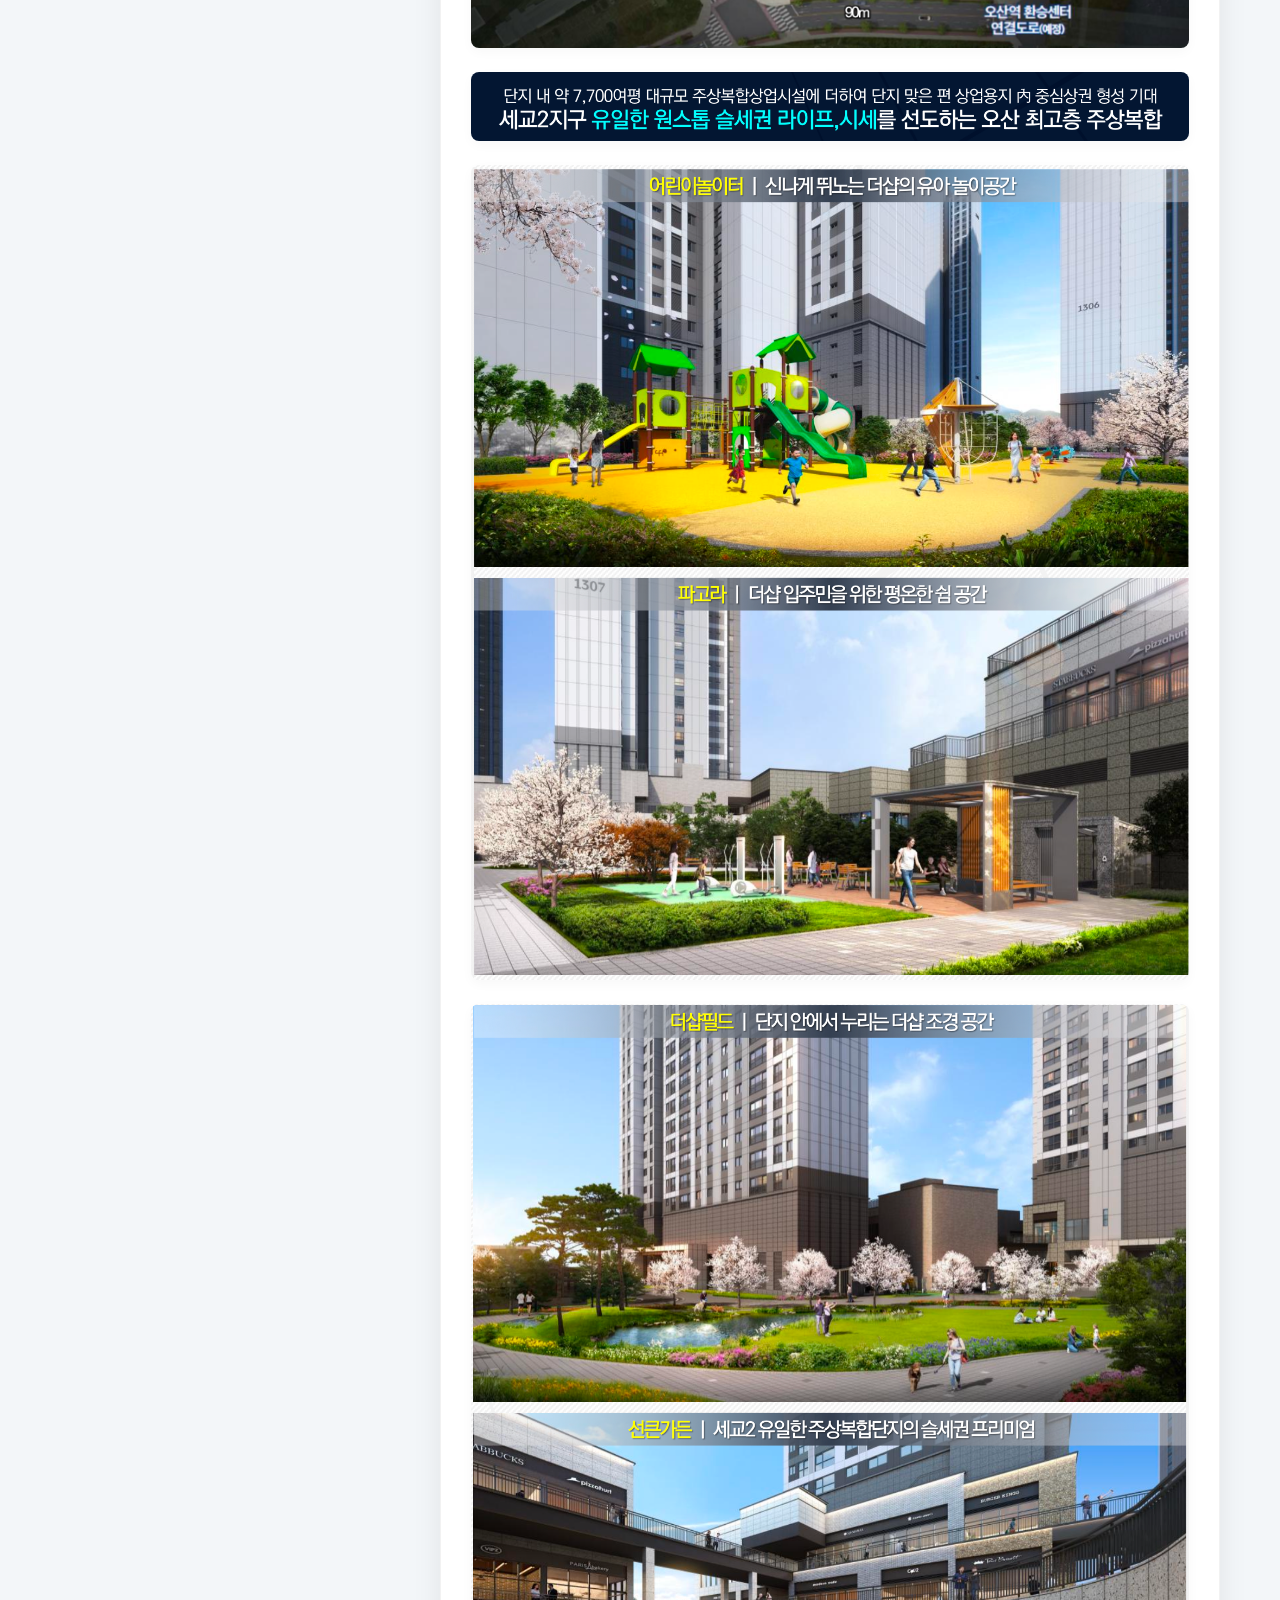
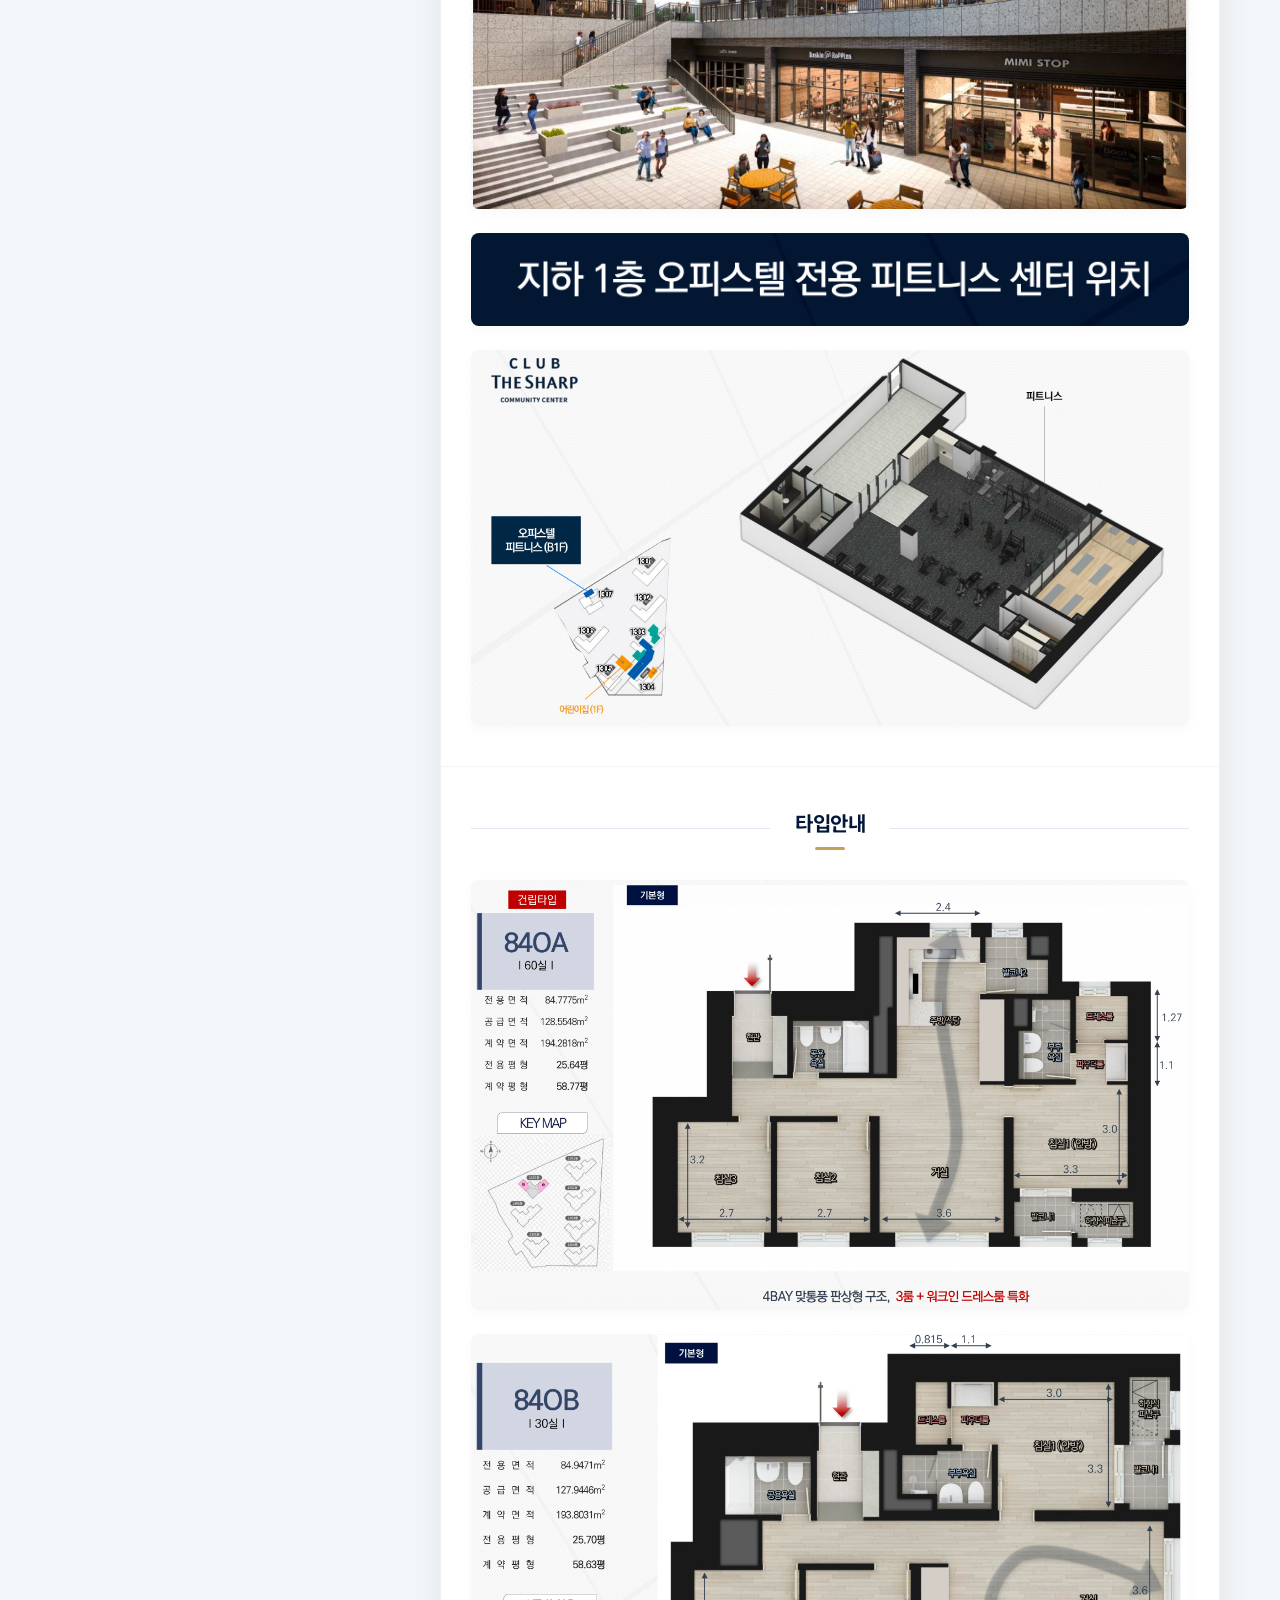
==== commit 179ef2f8: "feat: 더샵 오산역 아크시티 랜딩 페이지 (스타벅스 방문 이벤트, 대표번호 전화연결, 신규 구글 시트 연동, 로고 적용)" ====
--- a/index.html
+++ b/index.html
@@ -12,18 +12,17 @@
   </script>
   <meta charset="UTF-8">
   <meta name="viewport" content="width=device-width, initial-scale=1.0">
-  <title>수원이목지구 디에트르 더리체Ⅱ</title>
+  <title>더샵 오산역 아크시티</title>
   
   <!-- SEO Meta Tags -->
-  <meta name="description" content="수원이목지구 디에트르 더리체Ⅱ 공식 분양 안내 페이지. 사전 방문 예약제 운영 및 실시간 상담 신청.">
+  <meta name="description" content="더샵 오산역 아크시티 공식 분양 안내 페이지. 사전 방문 예약제 운영 및 실시간 상담 신청.">
   <meta property="og:locale" content="ko_KR">
   <meta property="og:type" content="website">
-  <meta property="og:title" content="수원이목지구 디에트르 더리체Ⅱ">
-  <meta property="og:description" content="방문예약 및 실시간 상담 신청을 접수하고 있습니다.">
-  <meta property="og:url" content="https://photocard2.iwinv.net/DD27D?m=7765">
-  <meta property="og:image" content="images/DD27D/upload/main_7.jpg">
-  <meta property="og:image:type" content="image/jpeg">
-  <meta property="og:image:alt" content="수원이목지구 디에트르 더리체Ⅱ 메인 이미지">
+  <meta property="og:title" content="더샵 오산역 아크시티">
+  <meta property="og:description" content="방문 예약 시 스타벅스 1만원권 증정(선착순 30명) · 대표번호 1533-9914">
+  <meta property="og:image" content="images/thesharp_osan/main_1.png">
+  <meta property="og:image:type" content="image/png">
+  <meta property="og:image:alt" content="더샵 오산역 아크시티 메인 이미지">
 
   <!-- Fonts & Icons -->
   <link rel="preconnect" href="https://fonts.googleapis.com">
@@ -32,13 +31,15 @@
   <link rel="stylesheet" href="https://cdnjs.cloudflare.com/ajax/libs/font-awesome/6.4.0/css/all.min.css">
   
   <!-- Custom CSS -->
-  <link rel="stylesheet" href="css/style.css">
+  <link rel="stylesheet" href="css/style.css?v=20261009f">
 </head>
 <body>
 
   <!-- Header Banner -->
   <header class="header-banner">
-    <h1>수원이목지구 디에트르 더리체Ⅱ</h1>
+    <h1 class="header-logo">
+      <img src="images/thesharp_osan/logo_white.png" width="348" height="360" alt="더샵 오산역 아크시티">
+    </h1>
     <p>분양홍보관 / 사전 예약 안내</p>
   </header>
 
@@ -47,10 +48,8 @@
     <div class="nav-container-inner">
       <a class="nav-tab active" data-target="main">메인</a>
       <a class="nav-tab" data-target="location">입지안내</a>
-      <a class="nav-tab" data-target="education">교육특구</a>
-      <a class="nav-tab" data-target="premium">프리미엄</a>
+      <a class="nav-tab" data-target="vision">미래가치(교통·반도체)</a>
       <a class="nav-tab" data-target="complex">단지안내</a>
-      <a class="nav-tab" data-target="community">커뮤니티</a>
       <a class="nav-tab" data-target="type">타입안내</a>
       <a class="nav-tab" data-target="consult">상담신청</a>
     </div>
@@ -62,7 +61,35 @@
     <!-- Left Column (Sticky Sidebar with Consultation Form) -->
     <aside class="sidebar" id="consult">
       <div class="consult-container sidebar-consult">
-        <h3 class="sidebar-title"><i class="fa-solid fa-file-signature"></i> 실시간 상담 신청</h3>
+        <!-- [0] 대표번호 전화 연결 -->
+        <a href="tel:1533-9914" class="call-card" id="sidebarCallBtn" aria-label="대표번호 1533-9914 전화 걸기">
+          <span class="call-icon"><i class="fa-solid fa-phone-volume"></i></span>
+          <span class="call-text">
+            <span class="call-label">분양 문의 대표번호</span>
+            <span class="call-number">1533-9914</span>
+          </span>
+          <span class="call-arrow"><i class="fa-solid fa-chevron-right"></i></span>
+        </a>
+
+        <!-- [1] 방문 이벤트 (티켓형) -->
+        <div class="event-ticket">
+          <div class="event-ticket-top">
+            <span class="event-chip"><i class="fa-solid fa-bolt"></i> 선착순 30명</span>
+            <p class="event-eyebrow">VISIT EVENT</p>
+            <h4 class="event-headline">방문 시 <em>스타벅스 1만원권</em> 증정</h4>
+          </div>
+
+          <div class="event-ticket-bottom">
+            <span>상담 예약 후 홍보관 방문 고객</span>
+            <span class="dot">·</span>
+            <span class="warn">소진 시 마감</span>
+          </div>
+        </div>
+
+        <!-- [2] 섹션 구분선 -->
+        <div class="consult-divider">
+          <span><i class="fa-solid fa-file-signature"></i> 실시간 상담 신청</span>
+        </div>
         <p class="consult-desc">정보를 입력해주시면 전문 상담사가 신속하게 연락드리겠습니다.</p>
         
         <form id="consultForm" class="consult-form">
@@ -80,13 +107,8 @@
             <label for="unitType">관심 타입</label>
             <select id="unitType" name="type">
               <option value="선택안함">선택해주세요</option>
-              <option value="84A">84㎡ A 타입</option>
-              <option value="84B">84㎡ B 타입</option>
-              <option value="84C">84㎡ C 타입</option>
-              <option value="115A">115㎡ A 타입</option>
-              <option value="116B">116㎡ B 타입</option>
-              <option value="139A">139㎡ A 타입</option>
-              <option value="141B">141㎡ B 타입</option>
+              <option value="84OA">84㎡ OA 타입</option>
+              <option value="84OB">84㎡ OB 타입</option>
             </select>
           </div>
           
@@ -101,7 +123,7 @@
               <span>[필수] <a href="privacy/" target="_blank" style="text-decoration: underline; color: var(--accent-gold);">개인정보 수집 및 이용 동의</a></span>
             </label>
             <div class="agreement-box">
-              수원이목지구 디에트르 더리체Ⅱ 홍보관은 고객 상담 및 사전예약 접수를 위해 아래와 같이 개인정보를 수집하고 있습니다.<br>
+              더샵 오산역 아크시티 홍보관은 고객 상담 및 사전예약 접수를 위해 아래와 같이 개인정보를 수집하고 있습니다.<br>
               - 수집 항목: 이름, 연락처, 관심타입, 상담내용<br>
               - 수집 목적: 분양 상담 및 방문 안내 연락<br>
               - 보유 기간: 분양 완료 후 즉시 파기
@@ -127,6 +149,11 @@
 
     <!-- Right Column (Content Area) -->
     <main class="content-area">
+      <!-- Event Banner -->
+      <div class="event-banner">
+        <img src="images/thesharp_osan/event_starbucks.png" width="950" height="530" alt="방문 이벤트 - 선착순 30명 스타벅스 1만원권 증정">
+      </div>
+
       <!-- Main Introduction Section -->
       <section id="main" class="section">
         <div class="section-title-container">
@@ -136,19 +163,22 @@
         </div>
         <div class="image-gallery">
           <div class="gallery-item">
-            <img src="images/DD27D/upload/main_7.jpg" width="950" height="595" alt="메인 비주얼" fetchpriority="high">
-          </div>
-          <div class="gallery-item">
-            <img src="images/DD27D/upload/main_9.jpg" width="950" height="530" alt="분양 개요">
-          </div>
-          <div class="gallery-item">
-            <img src="images/DD27D/upload/main_3.jpg" width="950" height="93" alt="디에트르 엠블럼" loading="lazy">
-          </div>
-          <div class="gallery-item">
-            <img src="images/DD27D/upload/main_4.jpg" width="950" height="510" alt="조감도" loading="lazy">
-          </div>
-          <div class="gallery-item">
-            <img src="images/DD27D/upload/main_8.jpg" width="950" height="593" alt="단지 특장점" loading="lazy">
+            <img src="images/thesharp_osan/main_1.png" width="950" height="611" alt="분양관 소개 1" fetchpriority="high">
+          </div>
+          <div class="gallery-item">
+            <img src="images/thesharp_osan/main_2.png" width="950" height="873" alt="분양관 소개 2">
+          </div>
+          <div class="gallery-item">
+            <img src="images/thesharp_osan/main_3.png" width="950" height="933" alt="분양관 소개 3" loading="lazy">
+          </div>
+          <div class="gallery-item">
+            <img src="images/thesharp_osan/main_4.png" width="950" height="1436" alt="분양관 소개 4" loading="lazy">
+          </div>
+          <div class="gallery-item">
+            <img src="images/thesharp_osan/main_5.png" width="950" height="117" alt="분양관 소개 5" loading="lazy">
+          </div>
+          <div class="gallery-item">
+            <img src="images/thesharp_osan/main_6.png" width="950" height="526" alt="분양관 소개 6" loading="lazy">
           </div>
         </div>
       </section>
@@ -162,53 +192,57 @@
         </div>
         <div class="image-gallery">
           <div class="gallery-item">
-            <img src="images/DD27D/upload/loc_1.jpg" width="950" height="771" alt="입지 광역도" loading="lazy">
-          </div>
-          <div class="gallery-item">
-            <img src="images/DD27D/upload/loc_2.jpg" width="950" height="600" alt="교통망 안내" loading="lazy">
-          </div>
-          <div class="gallery-item">
-            <img src="images/DD27D/upload/loc_3.jpg" width="950" height="600" alt="생활 인프라" loading="lazy">
-          </div>
-          <div class="gallery-item">
-            <img src="images/DD27D/upload/loc_5.jpg" width="950" height="590" alt="미래 가치" loading="lazy">
-          </div>
-        </div>
-      </section>
-
-      <!-- Education Section -->
-      <section id="education" class="section">
-        <div class="section-title-container">
-          <div class="section-line"></div>
-          <h3 class="section-title">교육특구</h3>
-          <div class="section-line"></div>
-        </div>
-        <div class="image-gallery">
-          <div class="gallery-item">
-            <img src="images/DD27D/upload/edu_1.jpg" width="950" height="707" alt="교육 환경" loading="lazy">
-          </div>
-          <div class="gallery-item">
-            <img src="images/DD27D/upload/edu_2.jpg" width="950" height="726" alt="학군 특징" loading="lazy">
-          </div>
-          <div class="gallery-item">
-            <img src="images/DD27D/upload/edu_3.jpg" width="950" height="679" alt="우수 학원가 인접" loading="lazy">
-          </div>
-          <div class="gallery-item">
-            <img src="images/DD27D/upload/edu_4.jpg" width="950" height="626" alt="자녀 안심 통학학군" loading="lazy">
-          </div>
-        </div>
-      </section>
-
-      <!-- Premium Section -->
-      <section id="premium" class="section">
-        <div class="section-title-container">
-          <div class="section-line"></div>
-          <h3 class="section-title">프리미엄</h3>
-          <div class="section-line"></div>
-        </div>
-        <div class="image-gallery">
-          <div class="gallery-item">
-            <img src="images/DD27D/upload/pre_1.jpg" width="950" height="2068" alt="디에트르 6대 프리미엄" loading="lazy">
+            <img src="images/thesharp_osan/loc_1.png" width="950" height="106" alt="입지안내 1" loading="lazy">
+          </div>
+          <div class="gallery-item">
+            <img src="images/thesharp_osan/loc_2.png" width="950" height="887" alt="입지안내 2" loading="lazy">
+          </div>
+          <div class="gallery-item">
+            <img src="images/thesharp_osan/loc_3.png" width="950" height="1016" alt="입지안내 3" loading="lazy">
+          </div>
+        </div>
+      </section>
+
+      <!-- Vision Section -->
+      <section id="vision" class="section">
+        <div class="section-title-container">
+          <div class="section-line"></div>
+          <h3 class="section-title">미래가치(교통·반도체)</h3>
+          <div class="section-line"></div>
+        </div>
+        <div class="image-gallery">
+          <div class="gallery-item">
+            <img src="images/thesharp_osan/vision_1.png" width="950" height="130" alt="교통 및 미래가치 1" loading="lazy">
+          </div>
+          <div class="gallery-item">
+            <img src="images/thesharp_osan/vision_2.png" width="950" height="961" alt="교통 및 미래가치 2" loading="lazy">
+          </div>
+          <div class="gallery-item">
+            <img src="images/thesharp_osan/vision_3.png" width="950" height="981" alt="교통 및 미래가치 3" loading="lazy">
+          </div>
+          <div class="gallery-item">
+            <img src="images/thesharp_osan/vision_4.png" width="950" height="88" alt="교통 및 미래가치 4" loading="lazy">
+          </div>
+          <div class="gallery-item">
+            <img src="images/thesharp_osan/vision_5.png" width="950" height="400" alt="교통 및 미래가치 5" loading="lazy">
+          </div>
+          <div class="gallery-item">
+            <img src="images/thesharp_osan/loc_4.png" width="950" height="91" alt="반도체 클러스터 비전 1" loading="lazy">
+          </div>
+          <div class="gallery-item">
+            <img src="images/thesharp_osan/loc_5.png" width="950" height="921" alt="반도체 클러스터 비전 2" loading="lazy">
+          </div>
+          <div class="gallery-item">
+            <img src="images/thesharp_osan/loc_6.png" width="950" height="924" alt="반도체 클러스터 비전 3" loading="lazy">
+          </div>
+          <div class="gallery-item">
+            <img src="images/thesharp_osan/loc_7.png" width="950" height="96" alt="관련기사 제목" loading="lazy">
+          </div>
+          <div class="gallery-item">
+            <img src="images/thesharp_osan/loc_8.png" width="950" height="779" alt="AMAT 관련기사 1" loading="lazy">
+          </div>
+          <div class="gallery-item">
+            <img src="images/thesharp_osan/loc_9.png" width="950" height="1105" alt="AMAT 관련기사 2" loading="lazy">
           </div>
         </div>
       </section>
@@ -222,48 +256,29 @@
         </div>
         <div class="image-gallery">
           <div class="gallery-item">
-            <img src="images/DD27D/upload/dz_1.jpg" width="950" height="600" alt="단지 배치도" loading="lazy">
-          </div>
-          <div class="gallery-item">
-            <img src="images/DD27D/upload/dz_4.jpg" width="950" height="1113" alt="동호수 배치도" loading="lazy">
-          </div>
-          <div class="gallery-item">
-            <img src="images/DD27D/upload/dz_5.jpg" width="950" height="647" alt="조경 특화 설계" loading="lazy">
-          </div>
-        </div>
-      </section>
-
-      <!-- Community Section -->
-      <section id="community" class="section">
-        <div class="section-title-container">
-          <div class="section-line"></div>
-          <h3 class="section-title">커뮤니티</h3>
-          <div class="section-line"></div>
-        </div>
-        <div class="image-gallery">
-          <div class="gallery-item">
-            <img src="images/DD27D/upload/comm_1.jpg" width="950" height="551" alt="커뮤니티 센터 전경" loading="lazy">
-          </div>
-          <div class="gallery-item">
-            <img src="images/DD27D/upload/comm_2.jpg" width="950" height="566" alt="피트니스 클럽" loading="lazy">
-          </div>
-          <div class="gallery-item">
-            <img src="images/DD27D/upload/comm_3.jpg" width="950" height="572" alt="실내 골프연습장" loading="lazy">
-          </div>
-          <div class="gallery-item">
-            <img src="images/DD27D/upload/comm_4.jpg" width="950" height="567" alt="북카페 & 도서관" loading="lazy">
-          </div>
-          <div class="gallery-item">
-            <img src="images/DD27D/upload/comm_5.jpg" width="950" height="578" alt="독서실 & 스터디룸" loading="lazy">
-          </div>
-          <div class="gallery-item">
-            <img src="images/DD27D/upload/comm_6.jpg" width="950" height="561" alt="시니어 클럽" loading="lazy">
-          </div>
-          <div class="gallery-item">
-            <img src="images/DD27D/upload/comm_7.jpg" width="950" height="561" alt="키즈룸 & 어린이집" loading="lazy">
-          </div>
-        </div>
-      </section>
+            <img src="images/thesharp_osan/complex_1.png" width="950" height="879" alt="단지안내 1" loading="lazy">
+          </div>
+          <div class="gallery-item">
+            <img src="images/thesharp_osan/complex_2.png" width="950" height="878" alt="단지안내 2" loading="lazy">
+          </div>
+          <div class="gallery-item">
+            <img src="images/thesharp_osan/complex_3.png" width="950" height="92" alt="단지안내 3" loading="lazy">
+          </div>
+          <div class="gallery-item">
+            <img src="images/thesharp_osan/complex_4.png" width="950" height="1077" alt="단지안내 4" loading="lazy">
+          </div>
+          <div class="gallery-item">
+            <img src="images/thesharp_osan/complex_5.png" width="950" height="1064" alt="단지안내 5" loading="lazy">
+          </div>
+          <div class="gallery-item">
+            <img src="images/thesharp_osan/complex_6.png" width="950" height="123" alt="지하 1층 오피스텔 피트니스 센터" loading="lazy">
+          </div>
+          <div class="gallery-item">
+            <img src="images/thesharp_osan/complex_7.png" width="950" height="497" alt="커뮤니티 피트니스 시설 안내" loading="lazy">
+          </div>
+        </div>
+      </section>
+
 
       <!-- Type Section -->
       <section id="type" class="section">
@@ -274,25 +289,10 @@
         </div>
         <div class="image-gallery">
           <div class="gallery-item">
-            <img src="images/DD27D/upload/type_1.jpg" width="950" height="911" alt="84A 타입 평면도" loading="lazy">
-          </div>
-          <div class="gallery-item">
-            <img src="images/DD27D/upload/type_2.jpg" width="950" height="927" alt="84b 타입 평면도" loading="lazy">
-          </div>
-          <div class="gallery-item">
-            <img src="images/DD27D/upload/type_3.jpg" width="950" height="1127" alt="84C 타입 평면도" loading="lazy">
-          </div>
-          <div class="gallery-item">
-            <img src="images/DD27D/upload/type_4.jpg" width="950" height="873" alt="115A 타입 평면도" loading="lazy">
-          </div>
-          <div class="gallery-item">
-            <img src="images/DD27D/upload/type_5.jpg" width="950" height="1194" alt="115B 타입 평면도" loading="lazy">
-          </div>
-          <div class="gallery-item">
-            <img src="images/DD27D/upload/type_6.jpg" width="950" height="860" alt="115C 타입 평면도" loading="lazy">
-          </div>
-          <div class="gallery-item">
-            <img src="images/DD27D/upload/type_7.jpg" width="950" height="1212" alt="세대 내부 인테리어" loading="lazy">
+            <img src="images/thesharp_osan/type_1.png" width="950" height="569" alt="84OA 타입 평면도" loading="lazy">
+          </div>
+          <div class="gallery-item">
+            <img src="images/thesharp_osan/type_2.png" width="950" height="599" alt="84OB 타입 평면도" loading="lazy">
           </div>
         </div>
       </section>
@@ -309,9 +309,9 @@
         <a href="privacy/" style="color: #cbd5e1; text-decoration: underline; font-size: 13px; font-weight: 500;">개인정보처리방침</a>
       </div>
       <address>
-        <strong>수원이목지구 디에트르 더리체Ⅱ 홍보관</strong><br>
+        <strong>더샵 오산역 아크시티 홍보관</strong><br>
         담당: 지정 예약제 분양 전문가<br>
-        © 수원이목지구 디에트르 더리체Ⅱ. All rights reserved.
+        © 더샵 오산역 아크시티. All rights reserved.
       </address>
       <p class="disclaimer">※ 본 웹사이트는 고객의 이해를 돕기 위해 원본 리소스를 기반으로 편집 및 제작된 홍보 웹페이지입니다. 사용된 이미지 및 평면 정보는 제작 시기에 따라 실제와 상이할 수 있으므로 분양홍보관을 방문하여 최종 확인하시기 바랍니다.</p>
     </div>
@@ -328,10 +328,16 @@
 
   <!-- Mobile Fixed Bottom CTA -->
   <div class="mobile-fixed-cta">
-    <a href="#consult" class="mobile-cta-btn" id="mobileConsultBtn">
-      <i class="fa-solid fa-paper-plane"></i>
-      <span>실시간 상담 신청하기</span>
-    </a>
+    <div class="mobile-cta-inner">
+      <a href="tel:1533-9914" class="mobile-cta-btn call" id="mobileCallBtn">
+        <i class="fa-solid fa-phone"></i>
+        <span>전화 상담</span>
+      </a>
+      <a href="#consult" class="mobile-cta-btn consult" id="mobileConsultBtn">
+        <i class="fa-solid fa-paper-plane"></i>
+        <span>상담 신청하기</span>
+      </a>
+    </div>
   </div>
 
   <!-- JavaScript -->
--- a/css/style.css
+++ b/css/style.css
@@ -30,6 +30,8 @@
   color: var(--text-dark);
   line-height: 1.6;
   overflow-x: hidden;
+  word-break: keep-all;
+  -webkit-font-smoothing: antialiased;
 }
 
 a {
@@ -45,9 +47,11 @@
 
 /* Header Banner */
 .header-banner {
-  background: linear-gradient(135deg, var(--primary-navy) 0%, var(--secondary-navy) 100%);
+  background:
+    radial-gradient(ellipse 60% 120% at 50% 0%, rgba(197, 160, 89, 0.18) 0%, transparent 60%),
+    linear-gradient(135deg, var(--primary-navy) 0%, var(--secondary-navy) 100%);
   color: var(--white);
-  padding: 24px 20px;
+  padding: 26px 20px 22px;
   text-align: center;
   position: relative;
   border-bottom: 3px solid var(--accent-gold);
@@ -67,6 +71,21 @@
   color: var(--accent-gold);
   font-weight: 500;
   letter-spacing: 1px;
+}
+
+.header-logo {
+  margin: 0 0 10px;
+  line-height: 0;
+}
+
+.header-logo img {
+  height: 96px;
+  width: auto;
+  display: inline-block;
+}
+
+@media (max-width: 576px) {
+  .header-logo img { height: 72px; }
 }
 
 .header-contact {
@@ -107,6 +126,10 @@
 .sidebar {
   position: sticky;
   top: 80px;
+  max-height: calc(100vh - 100px);
+  overflow-y: auto;
+  scrollbar-width: thin;
+  scrollbar-color: #d6dde6 transparent;
   background-color: var(--white);
   border-radius: var(--border-radius);
   box-shadow: var(--card-shadow);
@@ -362,33 +385,51 @@
   bottom: 0;
   left: 0;
   width: 100%;
-  height: 64px;
-  background-color: var(--accent-gold);
-  box-shadow: 0 -4px 15px rgba(0, 0, 0, 0.15);
+  padding: 10px 12px calc(10px + env(safe-area-inset-bottom));
+  background: rgba(255, 255, 255, 0.92);
+  backdrop-filter: blur(12px);
+  -webkit-backdrop-filter: blur(12px);
+  box-shadow: 0 -4px 18px rgba(1, 24, 58, 0.12);
   z-index: 99;
-  border-top: 2px solid var(--accent-gold-hover);
+}
+
+.mobile-cta-inner {
+  display: grid;
+  grid-template-columns: 1fr 1.25fr;
+  gap: 8px;
 }
 
 .mobile-cta-btn {
   display: flex;
   align-items: center;
   justify-content: center;
-  gap: 10px;
-  width: 100%;
-  height: 100%;
+  gap: 8px;
+  height: 50px;
+  border-radius: 10px;
   color: var(--white);
-  font-size: 18px;
+  font-size: 15.5px;
   font-weight: 700;
-  letter-spacing: -0.5px;
+  letter-spacing: -0.3px;
+  white-space: nowrap;
   transition: var(--transition-smooth);
 }
 
-.mobile-cta-btn span {
-  animation: blink-animation 1.5s infinite alternate;
+.mobile-cta-btn.call {
+  background: linear-gradient(135deg, #01183a 0%, #0b3a5c 100%);
+}
+
+.mobile-cta-btn.call i {
+  color: var(--accent-gold);
+  animation: call-shake 2.4s ease-in-out infinite;
+}
+
+.mobile-cta-btn.consult {
+  background: linear-gradient(135deg, #d4b06a 0%, #b88d3e 100%);
+  box-shadow: 0 4px 12px rgba(197, 160, 89, 0.35);
 }
 
 .mobile-cta-btn:active {
-  background-color: var(--primary-navy);
+  transform: scale(0.97);
 }
 
 /* Animations */
@@ -429,6 +470,8 @@
   .sidebar {
     order: 2;
     position: static;
+    max-height: none;
+    overflow: visible;
     width: 100%;
     background-color: var(--white);
     border-radius: var(--border-radius);
@@ -475,6 +518,291 @@
   .lightbox-caption {
     font-size: 14px;
   }
+}
+
+/* Sidebar Call Card */
+.call-card {
+  position: relative;
+  display: flex;
+  align-items: center;
+  gap: 14px;
+  padding: 16px 16px;
+  margin-bottom: 14px;
+  border-radius: 14px;
+  background: linear-gradient(135deg, #01183a 0%, #0b3a5c 100%);
+  color: #fff;
+  text-decoration: none;
+  overflow: hidden;
+  box-shadow: 0 8px 20px rgba(1, 24, 58, 0.22);
+  transition: transform 0.25s ease, box-shadow 0.25s ease;
+}
+
+.call-card::after {
+  content: '';
+  position: absolute;
+  top: 0;
+  left: -60%;
+  width: 40%;
+  height: 100%;
+  background: linear-gradient(100deg, transparent, rgba(255, 255, 255, 0.14), transparent);
+  transform: skewX(-20deg);
+  animation: call-shine 3.2s ease-in-out infinite;
+  pointer-events: none;
+}
+
+@keyframes call-shine {
+  0%, 60% { left: -60%; }
+  100%    { left: 130%; }
+}
+
+.call-card:hover {
+  transform: translateY(-2px);
+  box-shadow: 0 12px 26px rgba(1, 24, 58, 0.3);
+}
+
+.call-icon {
+  position: relative;
+  flex-shrink: 0;
+  width: 46px;
+  height: 46px;
+  border-radius: 50%;
+  background: linear-gradient(135deg, #e3c27f, #c5a059);
+  color: #01183a;
+  display: flex;
+  align-items: center;
+  justify-content: center;
+  font-size: 19px;
+}
+
+.call-icon::before {
+  content: '';
+  position: absolute;
+  inset: 0;
+  border-radius: 50%;
+  border: 2px solid rgba(197, 160, 89, 0.7);
+  animation: call-ring 1.8s ease-out infinite;
+}
+
+.call-icon i {
+  animation: call-shake 2.4s ease-in-out infinite;
+}
+
+@keyframes call-ring {
+  0%   { transform: scale(1);   opacity: 1; }
+  100% { transform: scale(1.6); opacity: 0; }
+}
+
+@keyframes call-shake {
+  0%, 70%, 100% { transform: rotate(0); }
+  75% { transform: rotate(-14deg); }
+  80% { transform: rotate(14deg); }
+  85% { transform: rotate(-10deg); }
+  90% { transform: rotate(10deg); }
+}
+
+.call-text {
+  flex: 1;
+  display: flex;
+  flex-direction: column;
+  align-items: flex-start;
+  line-height: 1.2;
+}
+
+.call-label {
+  font-size: 11.5px;
+  font-weight: 600;
+  color: var(--accent-gold);
+  letter-spacing: 0.3px;
+  margin-bottom: 4px;
+}
+
+.call-number {
+  font-family: 'Roboto', 'Noto Sans KR', sans-serif;
+  font-size: clamp(19px, 5.6vw, 24px);
+  font-weight: 700;
+  letter-spacing: 0.3px;
+  color: #fff;
+  white-space: nowrap;
+}
+
+.call-arrow {
+  flex-shrink: 0;
+  width: 28px;
+  height: 28px;
+  border-radius: 50%;
+  border: 1px solid rgba(255, 255, 255, 0.25);
+  display: flex;
+  align-items: center;
+  justify-content: center;
+  font-size: 11px;
+  color: rgba(255, 255, 255, 0.8);
+  transition: background 0.25s ease, color 0.25s ease;
+}
+
+.call-card:hover .call-arrow {
+  background: var(--accent-gold);
+  border-color: var(--accent-gold);
+  color: #01183a;
+}
+
+.call-text { min-width: 0; }
+.call-label { white-space: nowrap; }
+
+@media (max-width: 400px) {
+  .call-card { gap: 10px; padding: 14px 12px; }
+  .call-icon { width: 40px; height: 40px; font-size: 16px; }
+  .call-arrow { width: 24px; height: 24px; font-size: 10px; }
+}
+
+/* Event Ticket in Sidebar Consult (Starbucks palette) */
+.event-ticket {
+  --ev-cream: #f8f1e3;
+  --ev-green: #1e6b45;
+  --ev-green-dark: #0f4d30;
+  --ev-orange: #e8743b;
+  --ev-brown: #4a3b2a;
+  position: relative;
+  border-radius: 14px;
+  overflow: hidden;
+  margin-bottom: 4px;
+  background: var(--ev-cream);
+  border: 1.5px solid #e6d6b8;
+  box-shadow: 0 8px 20px rgba(30, 107, 69, 0.12);
+  text-align: center;
+}
+
+/* Tri-color strip on top */
+.event-ticket::before {
+  content: '';
+  display: block;
+  height: 6px;
+  background: repeating-linear-gradient(90deg, var(--ev-orange) 0 24px, #c9a24f 24px 48px, var(--ev-green) 48px 72px);
+}
+
+.event-ticket-top {
+  padding: 16px 18px 14px;
+  text-align: center;
+}
+
+.event-chip {
+  display: inline-flex;
+  align-items: center;
+  justify-content: center;
+  gap: 4px;
+  margin-bottom: 8px;
+  background: var(--ev-orange);
+  color: #fff;
+  font-size: 11px;
+  font-weight: 800;
+  padding: 4px 11px;
+  border-radius: 999px;
+  animation: chip-pulse 1.8s infinite;
+}
+
+@keyframes chip-pulse {
+  0%   { box-shadow: 0 0 0 0 rgba(232, 116, 59, 0.55); }
+  70%  { box-shadow: 0 0 0 8px rgba(232, 116, 59, 0); }
+  100% { box-shadow: 0 0 0 0 rgba(232, 116, 59, 0); }
+}
+
+.event-eyebrow {
+  font-size: 15px;
+  font-weight: 900;
+  letter-spacing: 1.5px;
+  color: var(--ev-green);
+  margin-bottom: 4px;
+}
+
+.event-headline {
+  font-size: 17px;
+  font-weight: 800;
+  line-height: 1.35;
+  letter-spacing: -0.5px;
+  color: var(--ev-brown);
+  text-align: center;
+}
+
+.event-headline em {
+  font-style: normal;
+  color: var(--ev-green);
+  background: linear-gradient(transparent 62%, rgba(232, 116, 59, 0.28) 62%);
+  padding: 0 2px;
+}
+
+/* Perforated bottom */
+.event-ticket-bottom {
+  position: relative;
+  padding: 10px 14px;
+  border-top: 1.5px dashed #d8c6a3;
+  background: var(--ev-green);
+  display: block;
+  text-align: center;
+  line-height: 1.6;
+  font-size: 11.5px;
+  color: rgba(255, 255, 255, 0.9);
+}
+
+.event-ticket-bottom::before,
+.event-ticket-bottom::after {
+  content: '';
+  position: absolute;
+  top: -9px;
+  width: 16px;
+  height: 16px;
+  border-radius: 50%;
+  background: var(--white);
+}
+
+.event-ticket-bottom::before { left: -9px; }
+.event-ticket-bottom::after  { right: -9px; }
+
+.event-ticket-bottom .dot { opacity: 0.5; margin: 0 5px; }
+.event-ticket-bottom .warn { color: #ffd2b8; font-weight: 700; }
+
+/* Event banner (main body, above 분양관 소개) */
+.event-banner {
+  padding: 30px 30px 0;
+}
+
+.event-banner img {
+  width: 100%;
+  height: auto;
+  display: block;
+  border-radius: 10px;
+  box-shadow: 0 6px 18px rgba(0, 0, 0, 0.08);
+}
+
+@media (max-width: 576px) {
+  .event-banner { padding: 20px 15px 0; }
+}
+
+/* Section divider */
+.consult-divider {
+  display: flex;
+  align-items: center;
+  text-align: center;
+  margin: 20px 0 10px 0;
+}
+
+.consult-divider::before,
+.consult-divider::after {
+  content: '';
+  flex: 1;
+  border-bottom: 1px solid #e2e8f0;
+}
+
+.consult-divider span {
+  padding: 0 12px;
+  font-size: 13px;
+  font-weight: 700;
+  color: var(--primary-navy);
+  display: flex;
+  align-items: center;
+  gap: 6px;
+}
+
+.consult-divider span i {
+  color: var(--accent-gold);
 }
 
 /* Consultation Form Styles */
@@ -567,31 +895,47 @@
   padding: 12px;
   font-size: 12px;
   color: var(--text-gray);
-  height: 90px;
+  height: 72px;
   overflow-y: auto;
   line-height: 1.6;
 }
 
 .form-submit-btn {
+  position: relative;
+  overflow: hidden;
   display: flex;
   align-items: center;
   justify-content: center;
   gap: 10px;
-  background-color: var(--accent-gold);
+  background: linear-gradient(135deg, #d4b06a 0%, #b88d3e 100%);
   color: var(--white);
-  padding: 14px;
+  padding: 15px;
   border: none;
-  border-radius: 8px;
+  border-radius: 10px;
   font-size: 16px;
   font-weight: 700;
   cursor: pointer;
-  box-shadow: 0 4px 12px rgba(197, 160, 89, 0.2);
+  box-shadow: 0 6px 16px rgba(197, 160, 89, 0.35);
   transition: var(--transition-smooth);
 }
 
+.form-submit-btn::after {
+  content: '';
+  position: absolute;
+  top: 0;
+  left: -60%;
+  width: 40%;
+  height: 100%;
+  background: linear-gradient(100deg, transparent, rgba(255, 255, 255, 0.3), transparent);
+  transform: skewX(-20deg);
+  animation: call-shine 3.6s ease-in-out infinite;
+  pointer-events: none;
+}
+
 .form-submit-btn:hover {
-  background-color: var(--accent-gold-hover);
+  filter: brightness(1.05);
   transform: translateY(-1px);
+  box-shadow: 0 10px 22px rgba(197, 160, 89, 0.45);
 }
 
 .form-submit-btn:active {
@@ -599,9 +943,20 @@
 }
 
 .form-submit-btn.loading {
-  background-color: var(--text-gray);
+  background: var(--text-gray);
   pointer-events: none;
   cursor: not-allowed;
+}
+
+/* Custom select arrow */
+.form-group select {
+  appearance: none;
+  -webkit-appearance: none;
+  background-image: url("data:image/svg+xml,%3Csvg xmlns='http://www.w3.org/2000/svg' width='12' height='8' viewBox='0 0 12 8'%3E%3Cpath d='M1 1l5 5 5-5' stroke='%23c5a059' stroke-width='2' fill='none' stroke-linecap='round'/%3E%3C/svg%3E");
+  background-repeat: no-repeat;
+  background-position: right 16px center;
+  padding-right: 40px;
+  cursor: pointer;
 }
 
 /* Success Message */
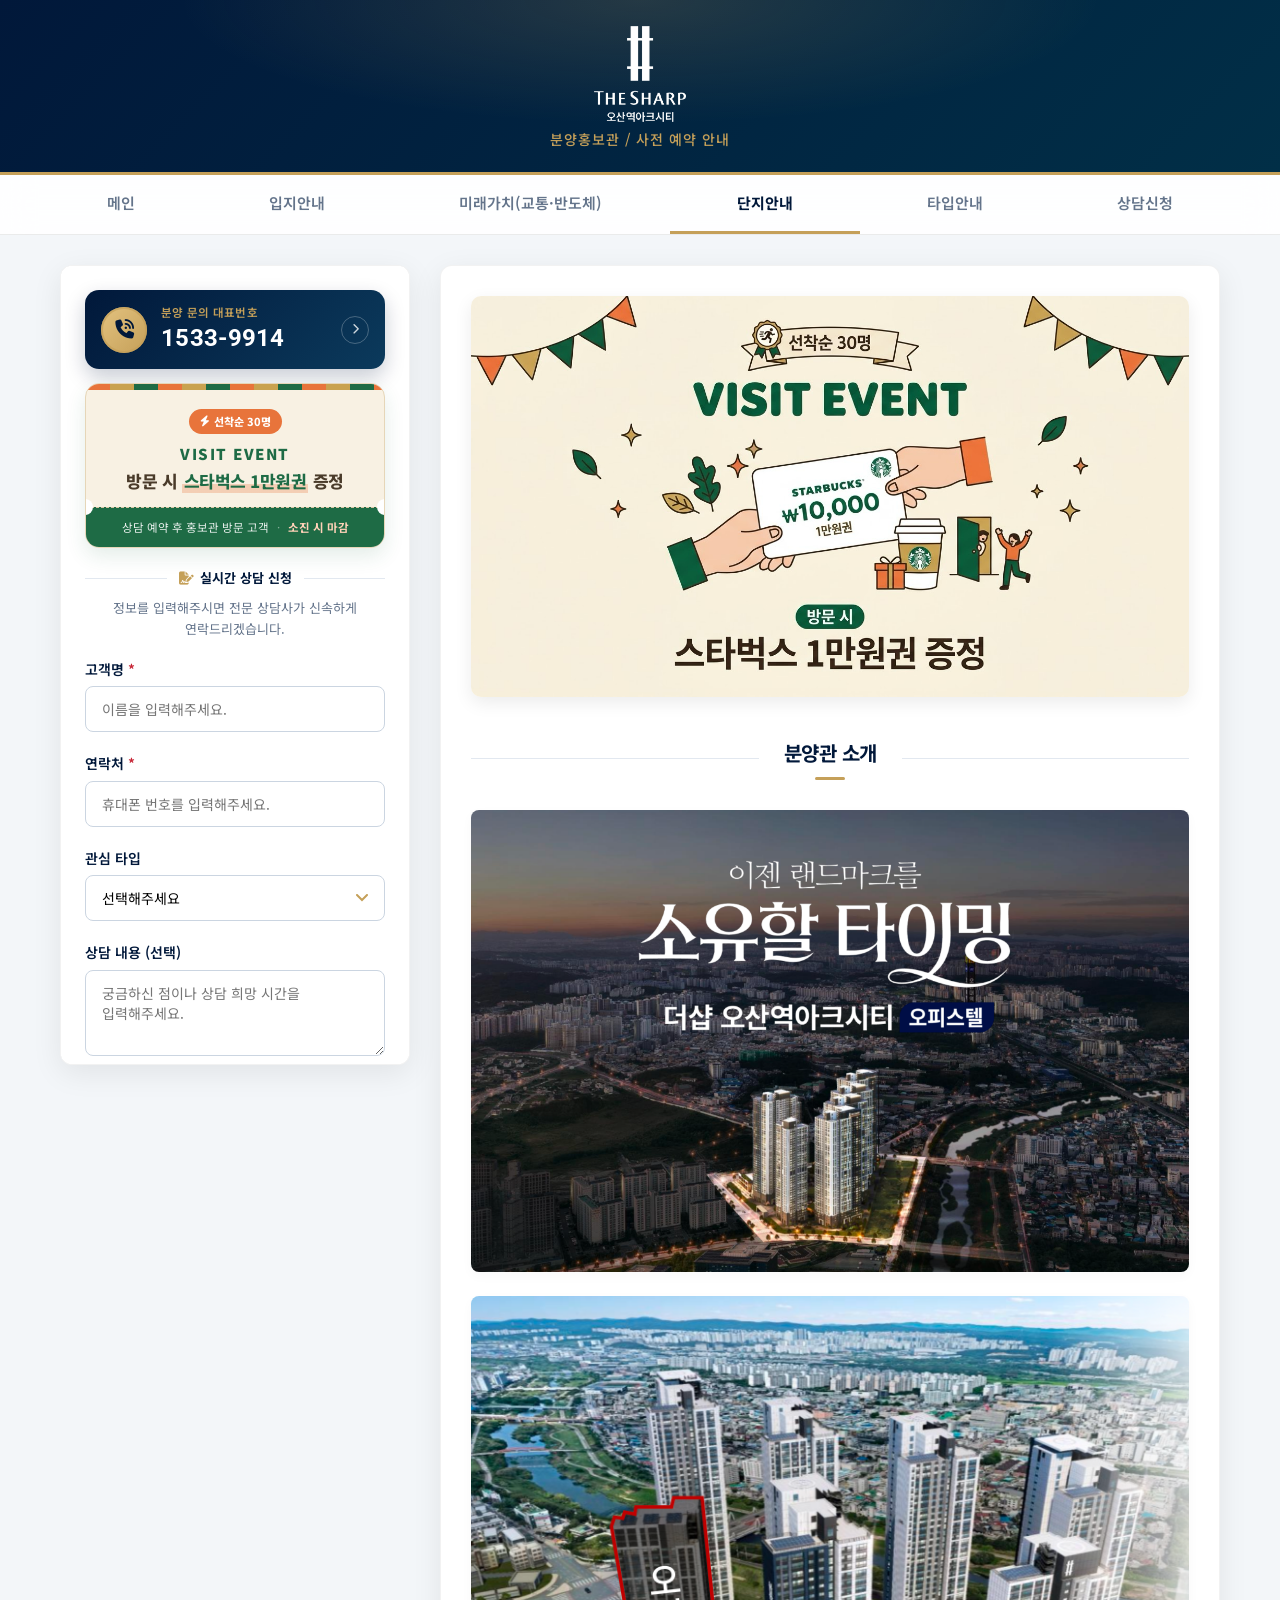
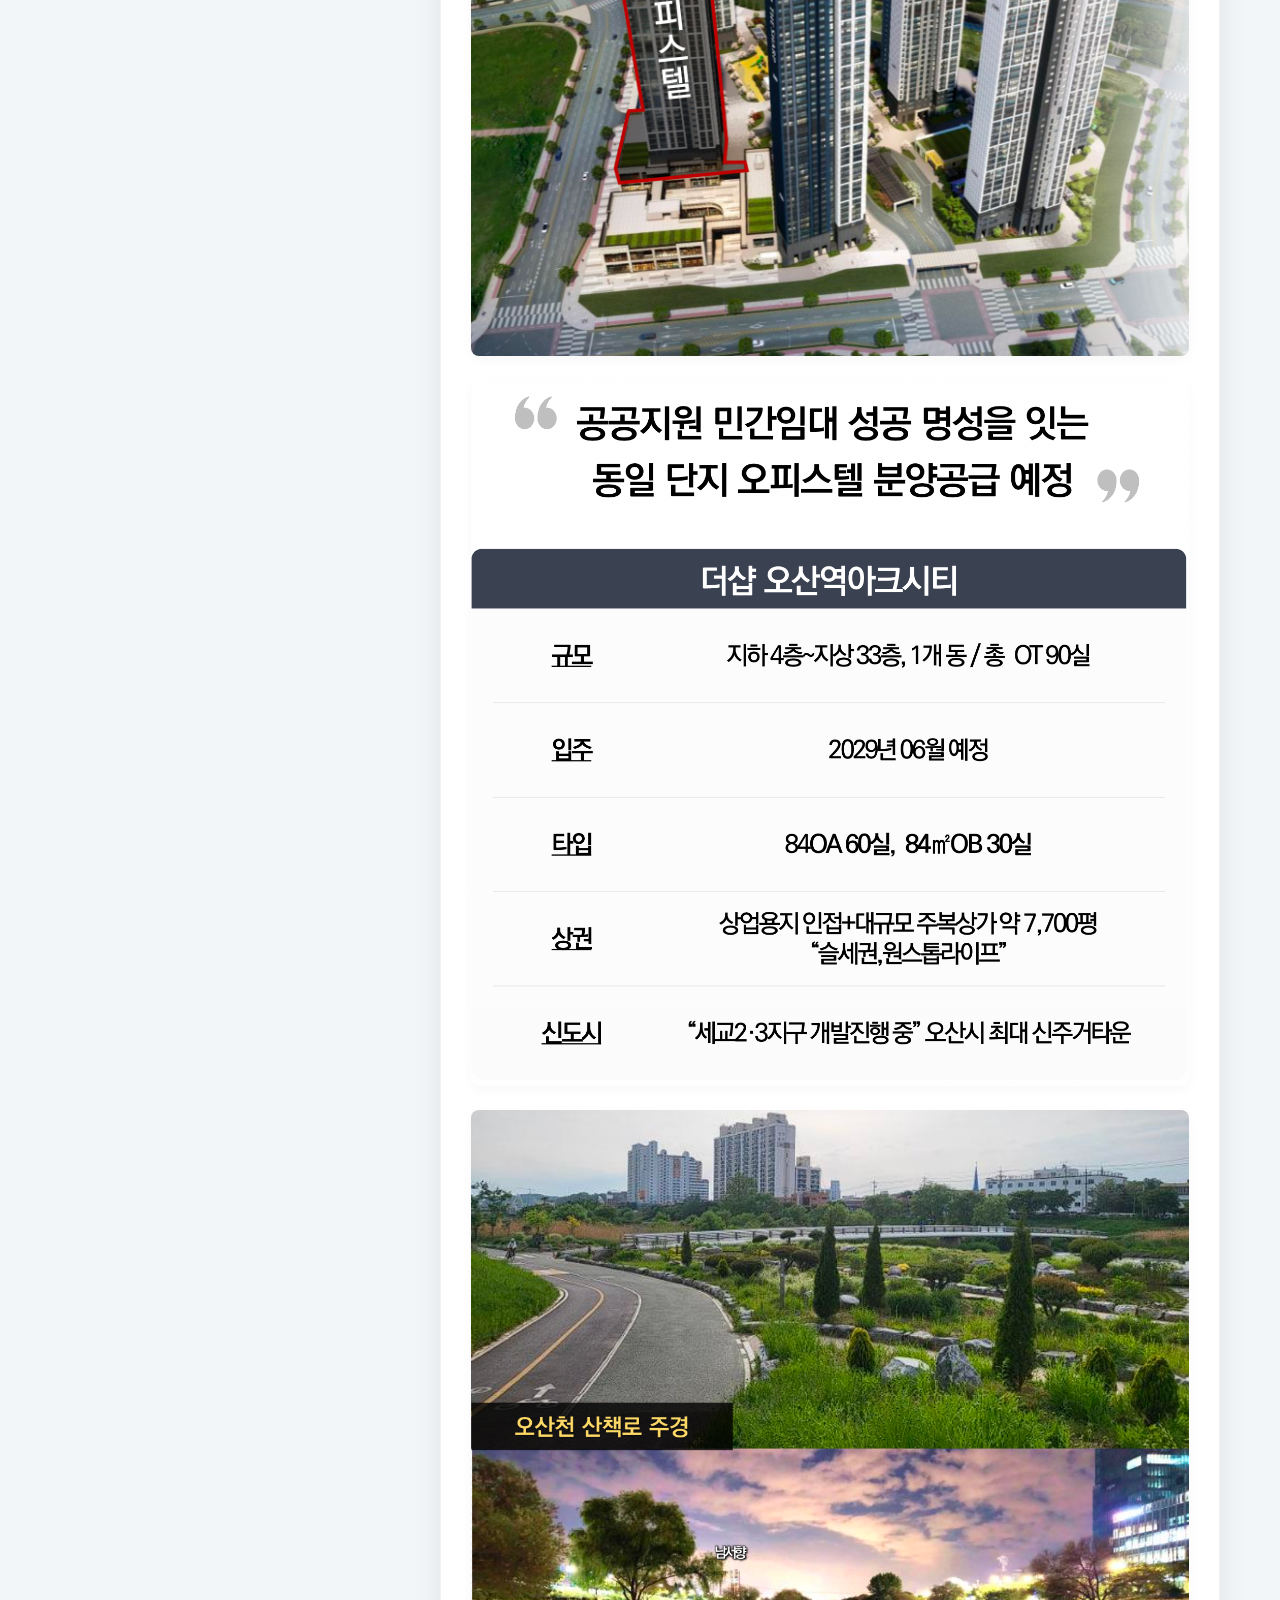
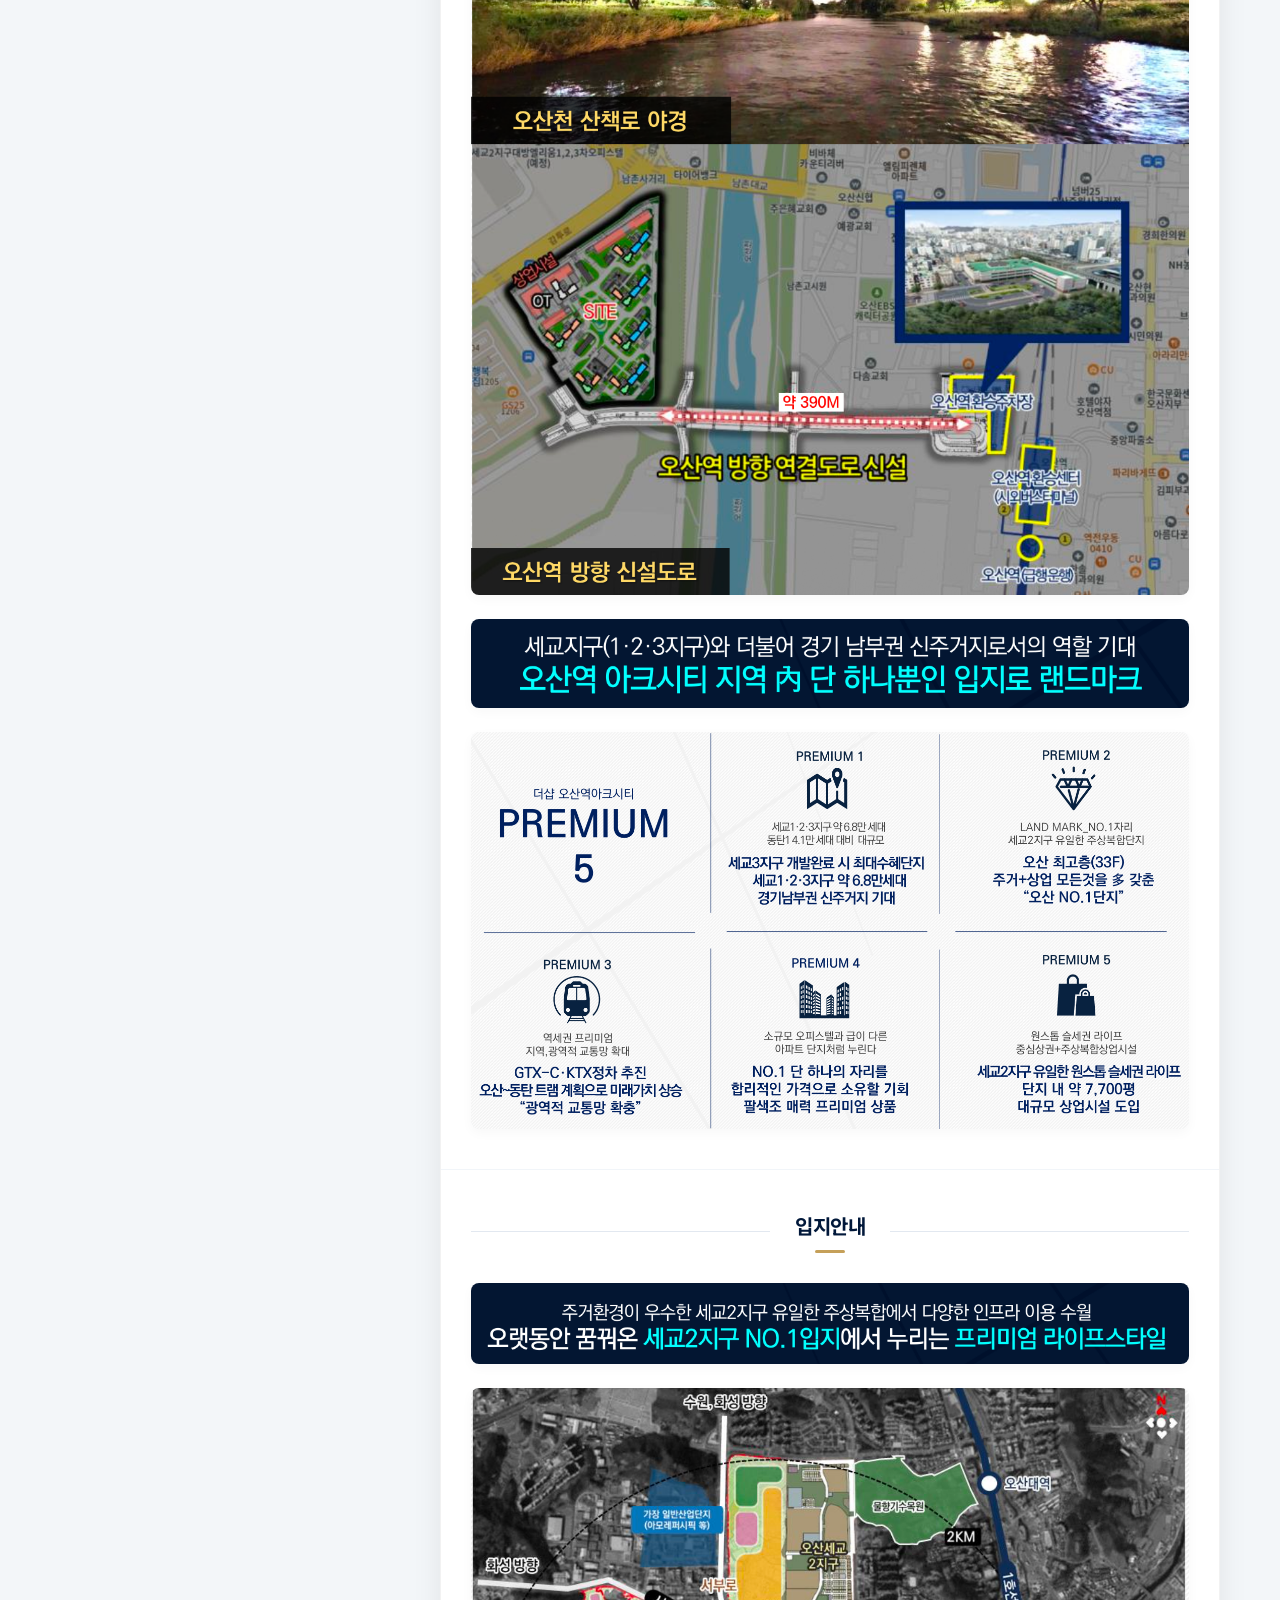
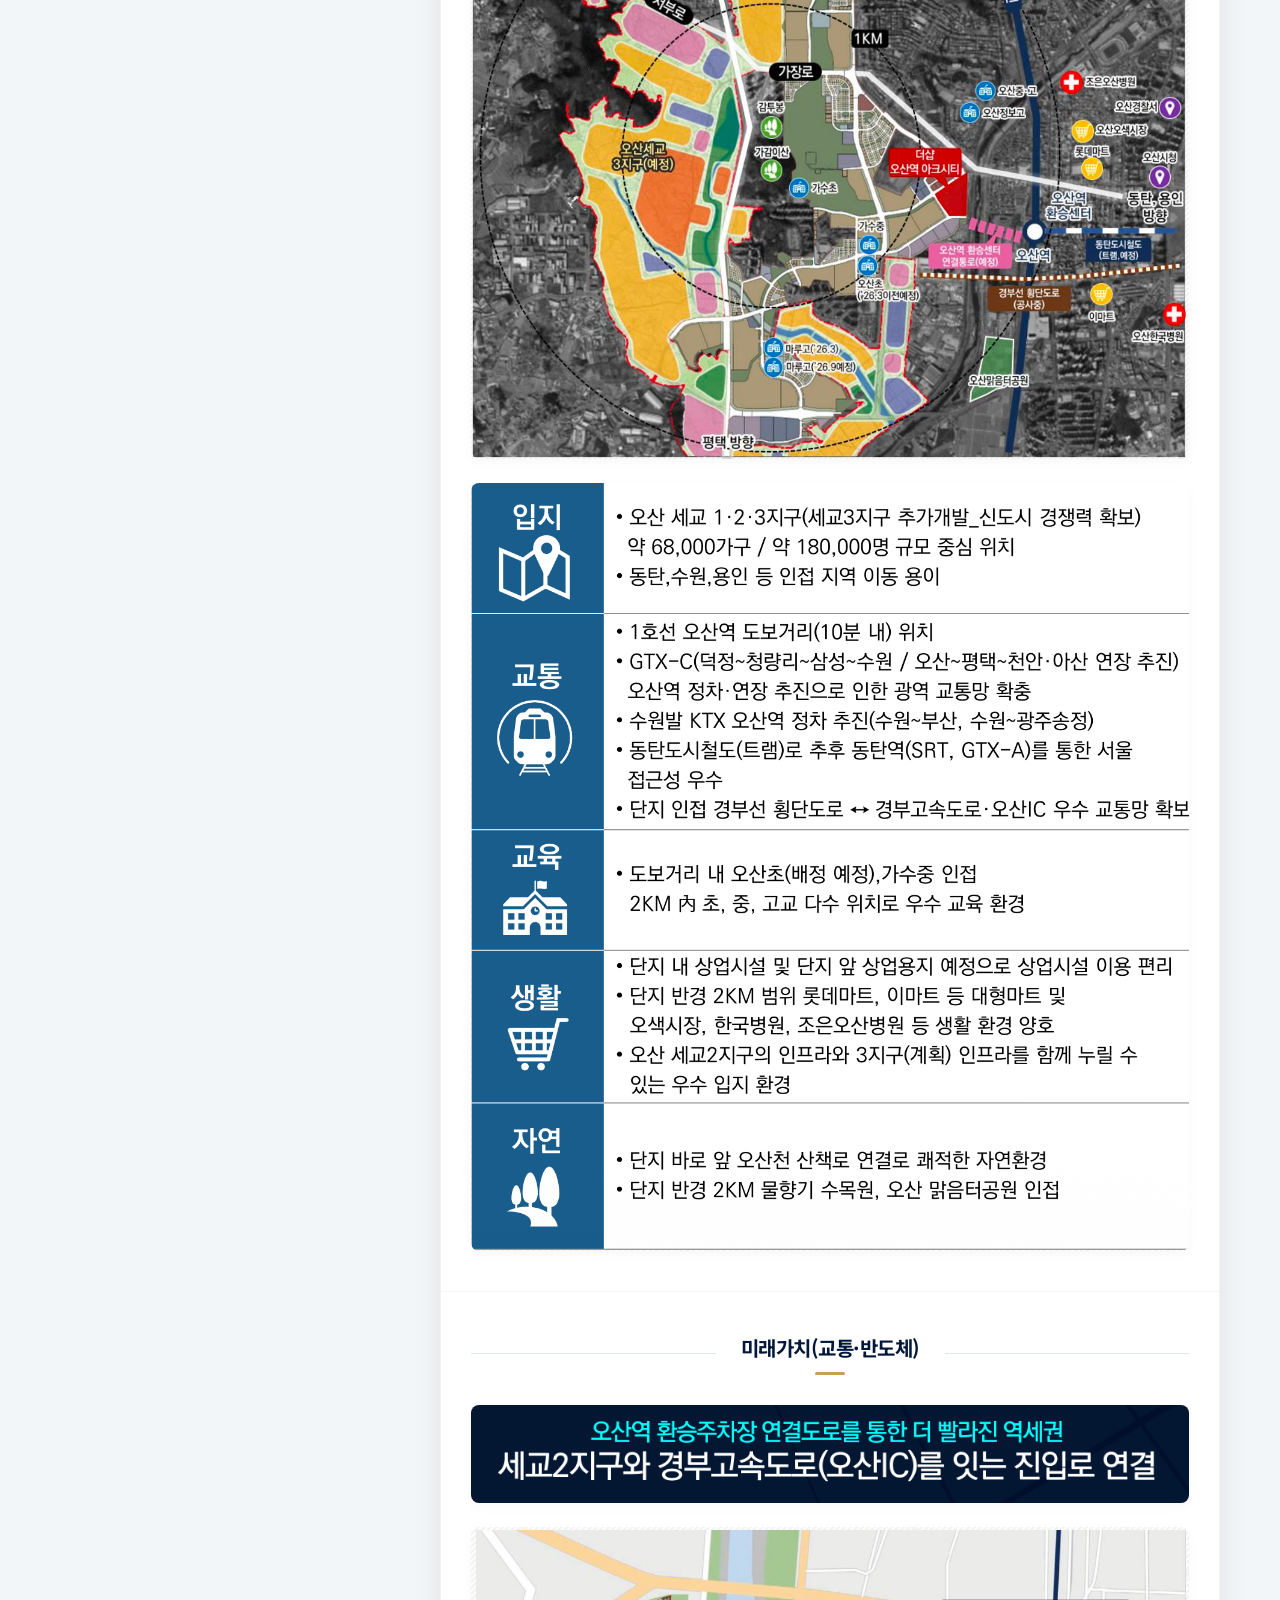
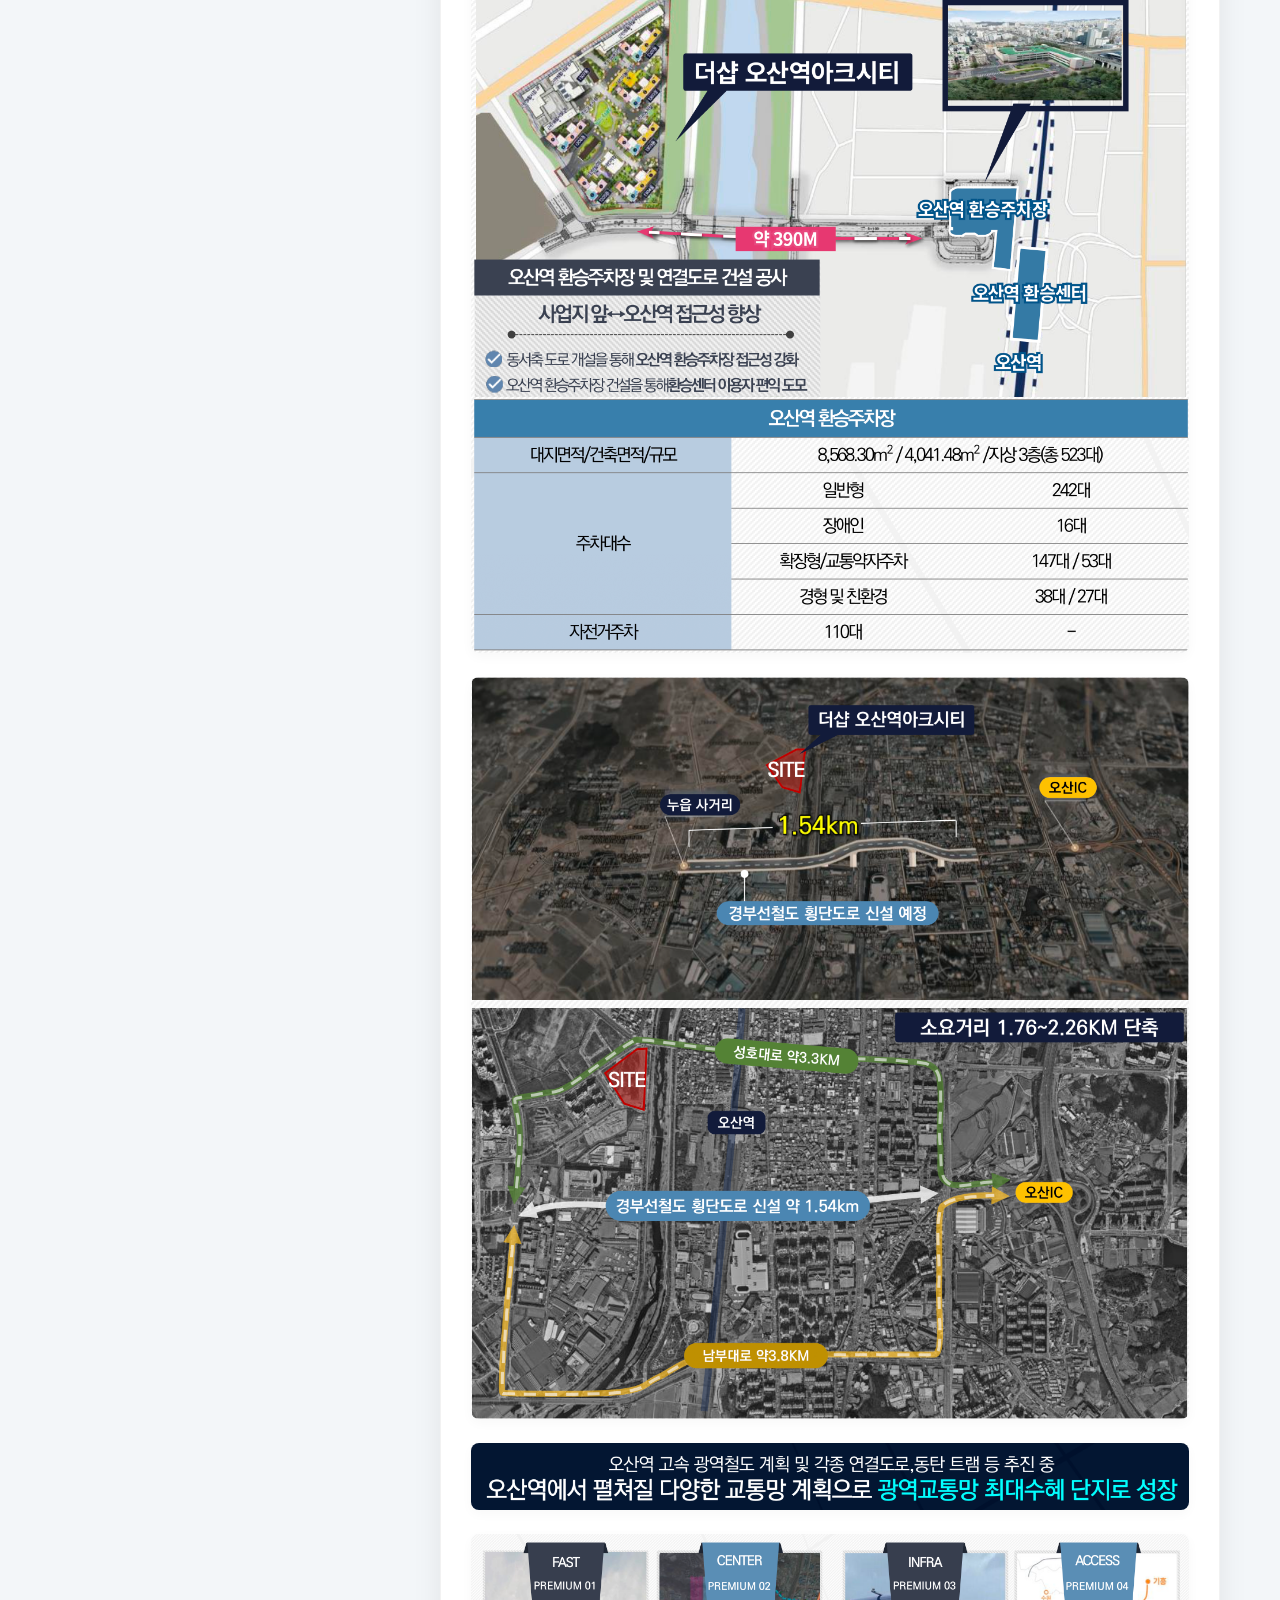
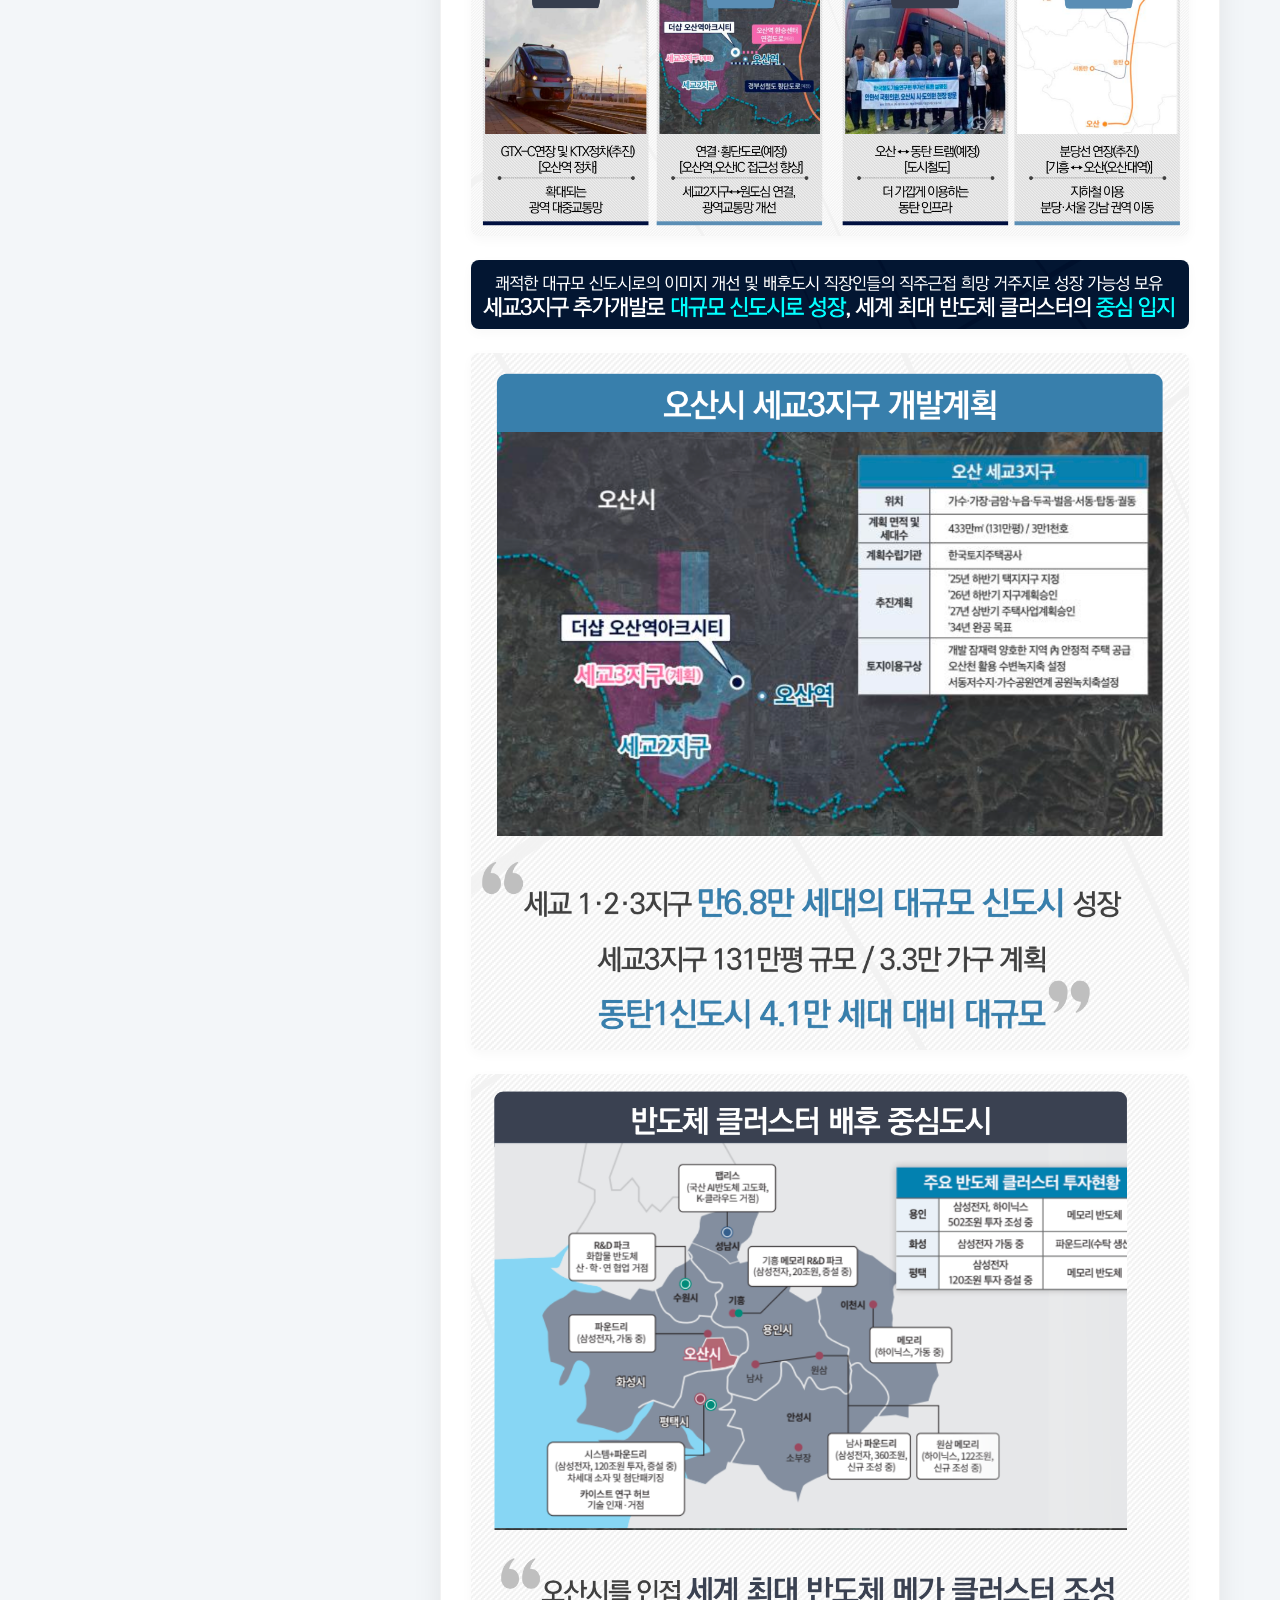
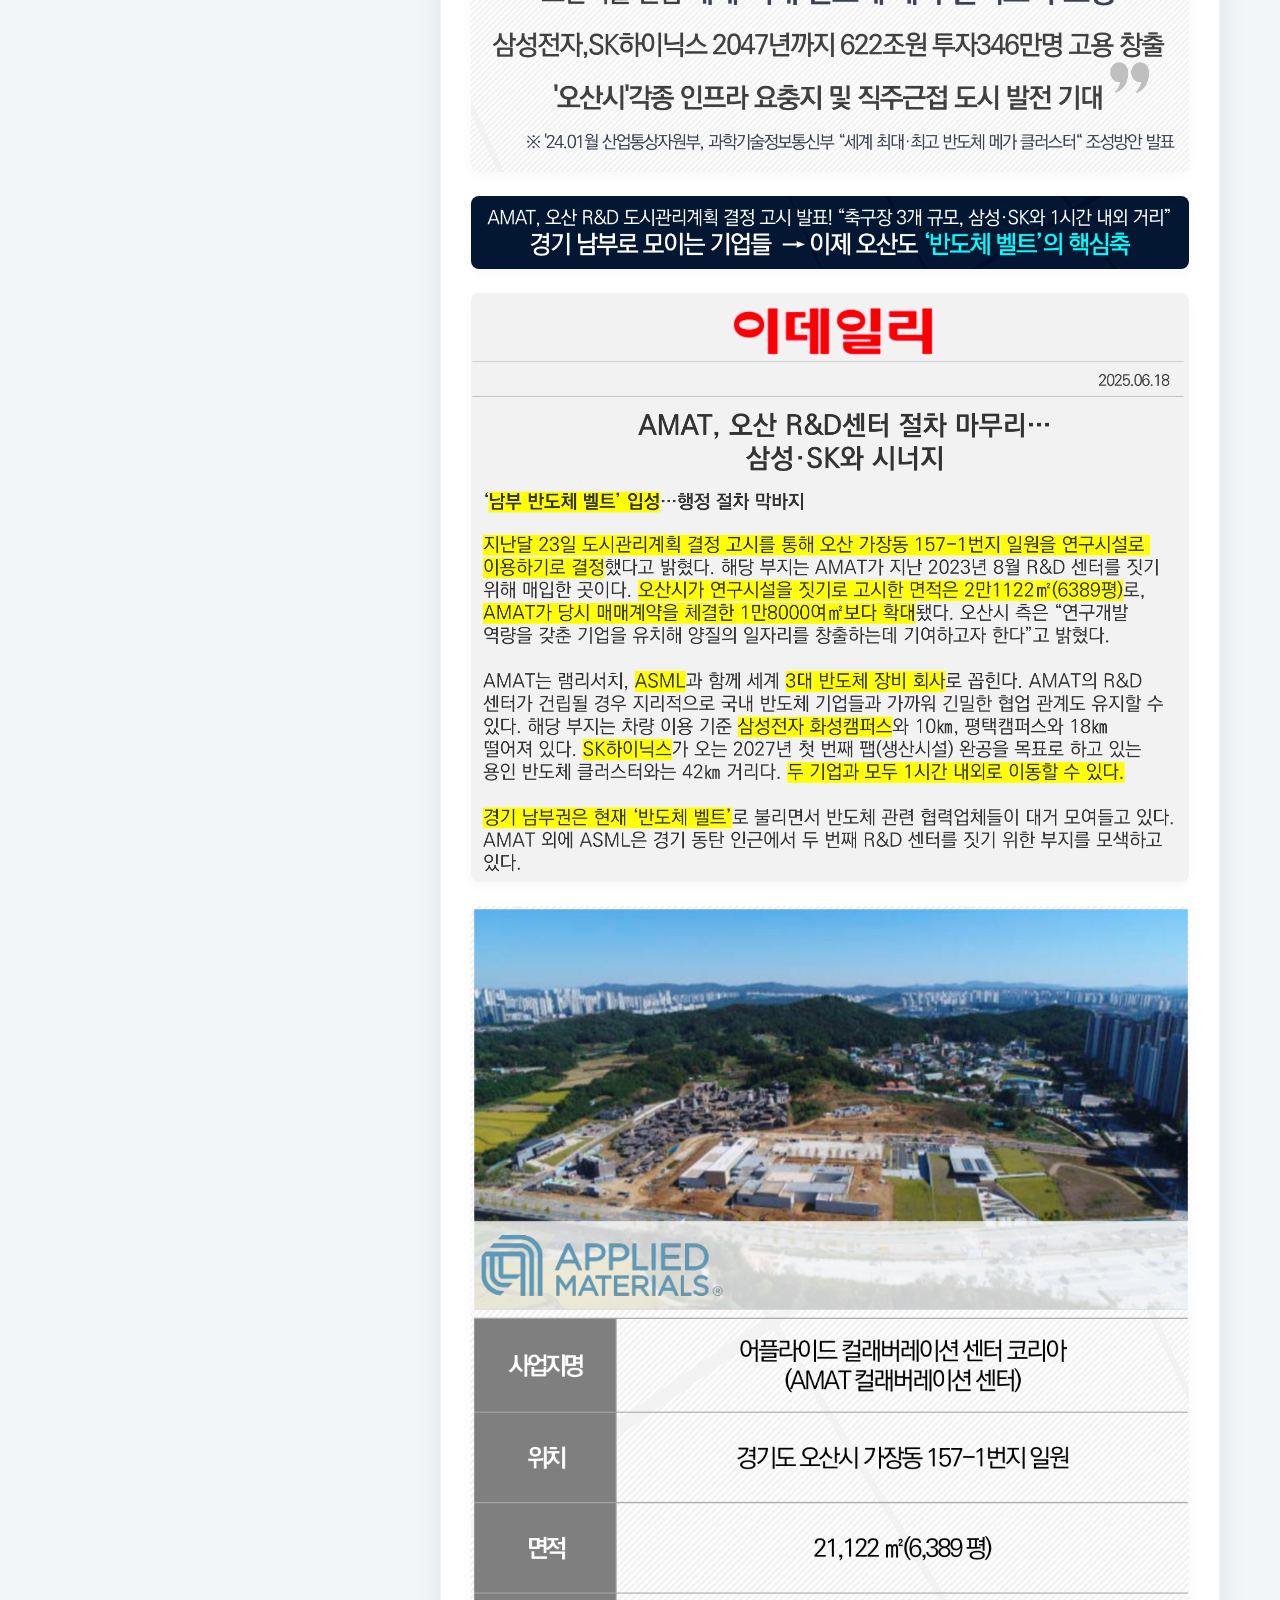
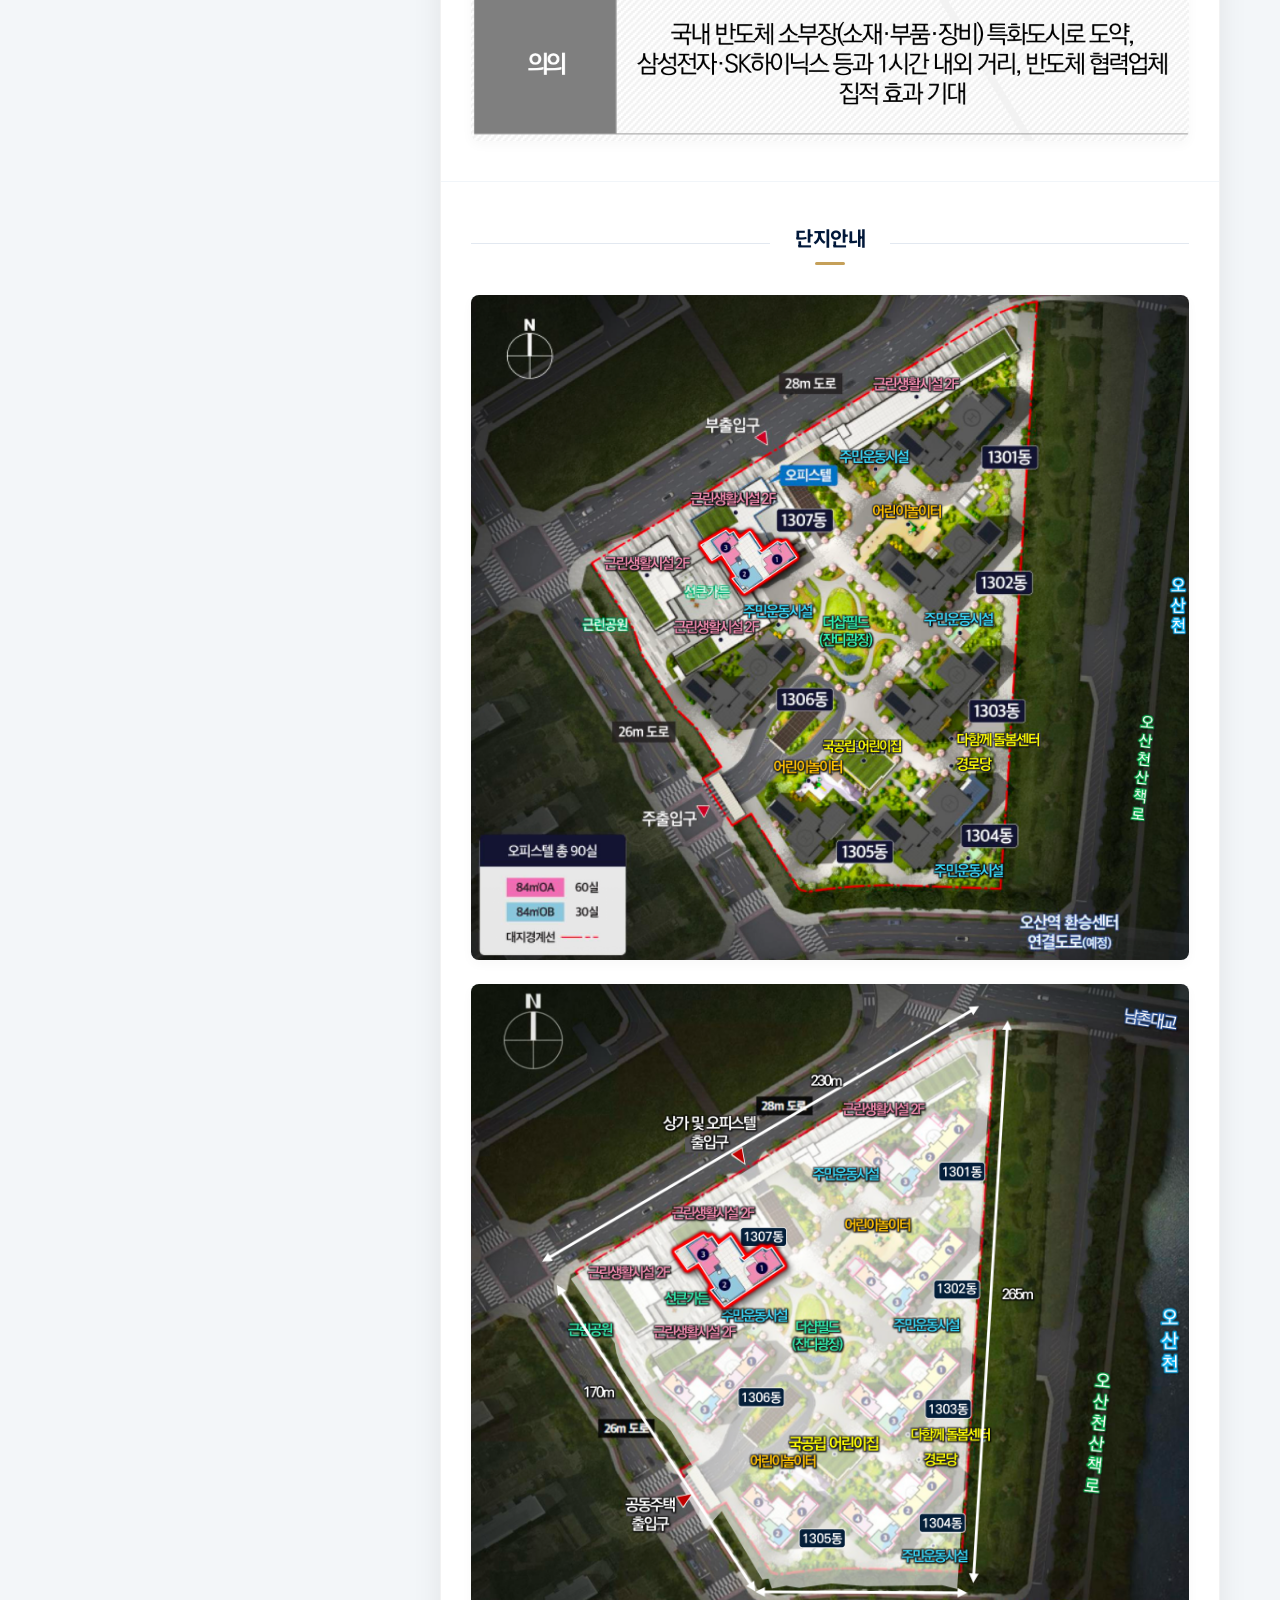
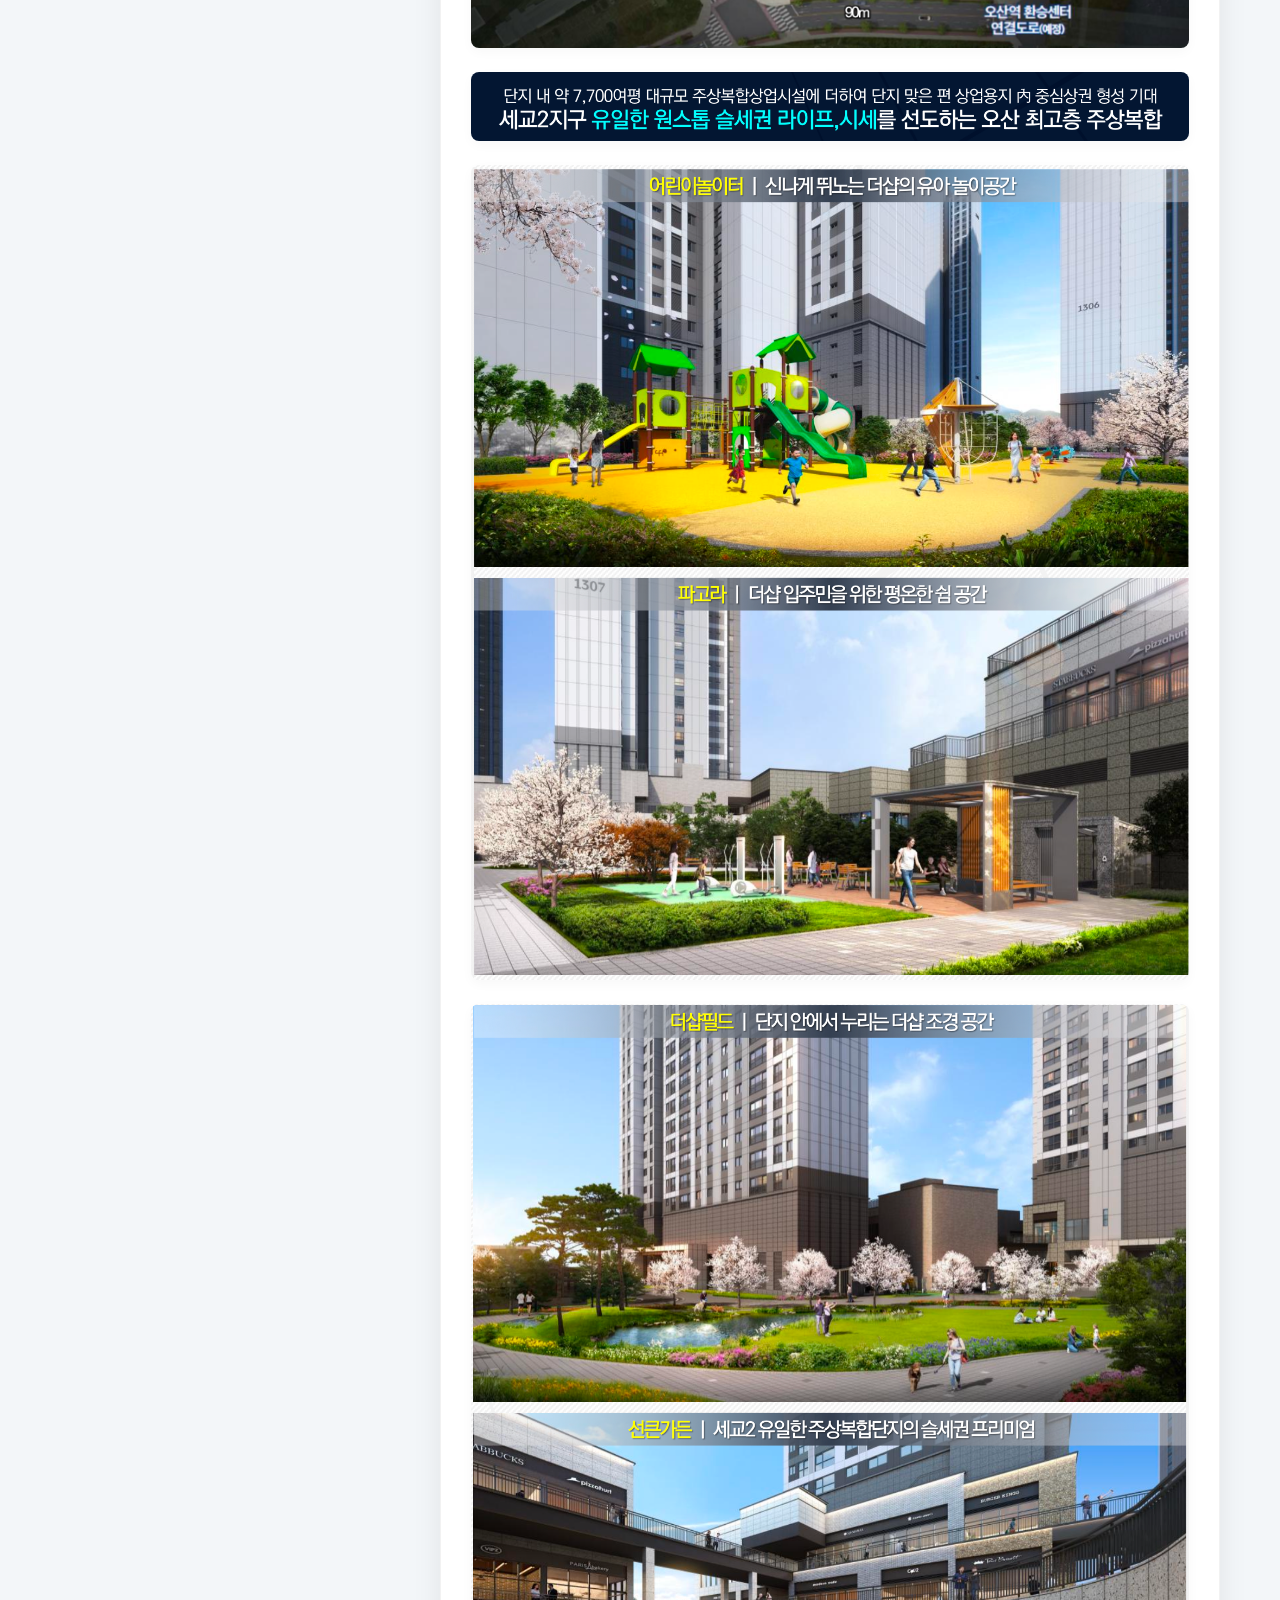
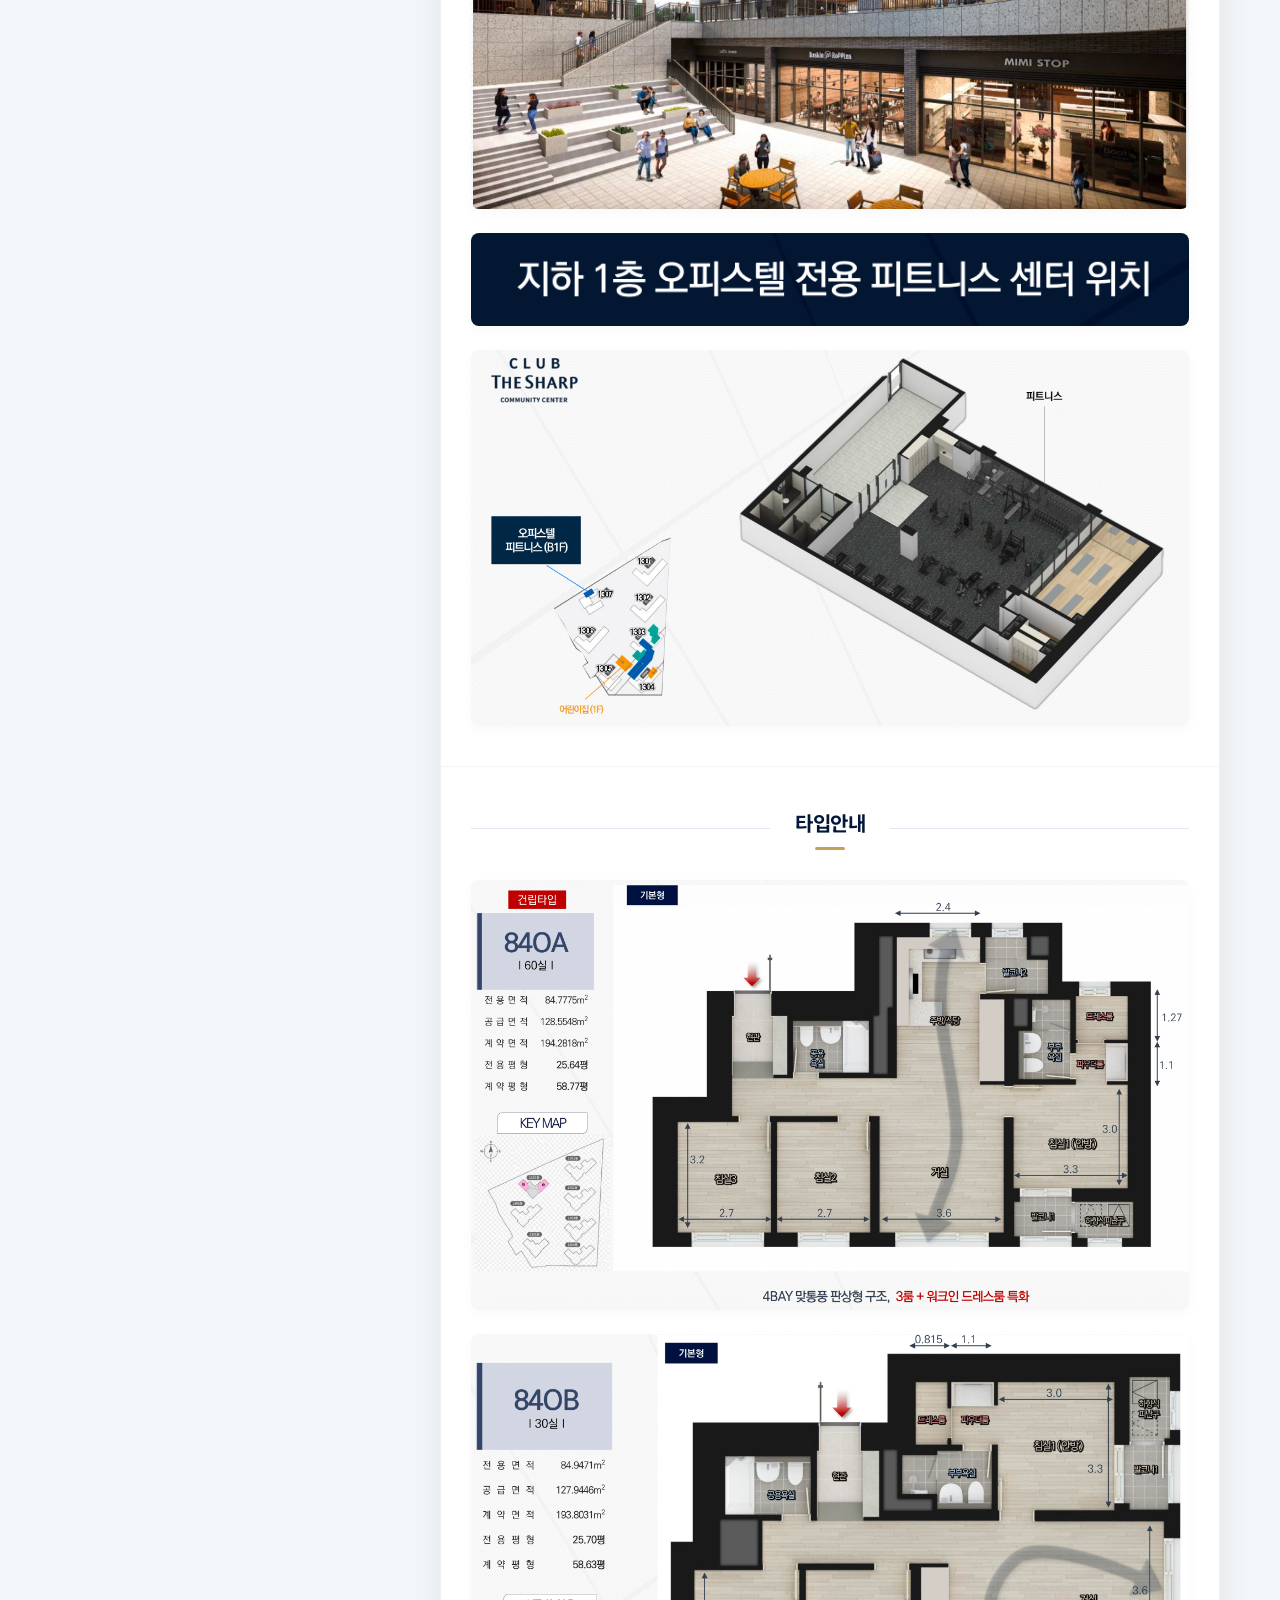
==== commit 3ac7b3e0: "fix: 상담 사이드바 스크롤 적용 (overflow hidden 충돌 해결), 스크롤바 스타일 추가" ====
--- a/index.html
+++ b/index.html
@@ -31,7 +31,7 @@
   <link rel="stylesheet" href="https://cdnjs.cloudflare.com/ajax/libs/font-awesome/6.4.0/css/all.min.css">
   
   <!-- Custom CSS -->
-  <link rel="stylesheet" href="css/style.css?v=20261009f">
+  <link rel="stylesheet" href="css/style.css?v=20261009g">
 </head>
 <body>
 
--- a/css/style.css
+++ b/css/style.css
@@ -127,16 +127,34 @@
   position: sticky;
   top: 80px;
   max-height: calc(100vh - 100px);
+  overflow-x: hidden;
   overflow-y: auto;
+  overscroll-behavior: contain;
   scrollbar-width: thin;
-  scrollbar-color: #d6dde6 transparent;
+  scrollbar-color: #c9b88f transparent;
   background-color: var(--white);
   border-radius: var(--border-radius);
   box-shadow: var(--card-shadow);
   border: 1px solid rgba(0, 0, 0, 0.05);
-  overflow: hidden;
-  display: flex;
-  flex-direction: column;
+  display: block;
+}
+
+.sidebar::-webkit-scrollbar {
+  width: 6px;
+}
+
+.sidebar::-webkit-scrollbar-track {
+  background: transparent;
+  margin: 10px 0;
+}
+
+.sidebar::-webkit-scrollbar-thumb {
+  background: #d8c9a6;
+  border-radius: 10px;
+}
+
+.sidebar::-webkit-scrollbar-thumb:hover {
+  background: var(--accent-gold);
 }
 
 .sidebar-consult {
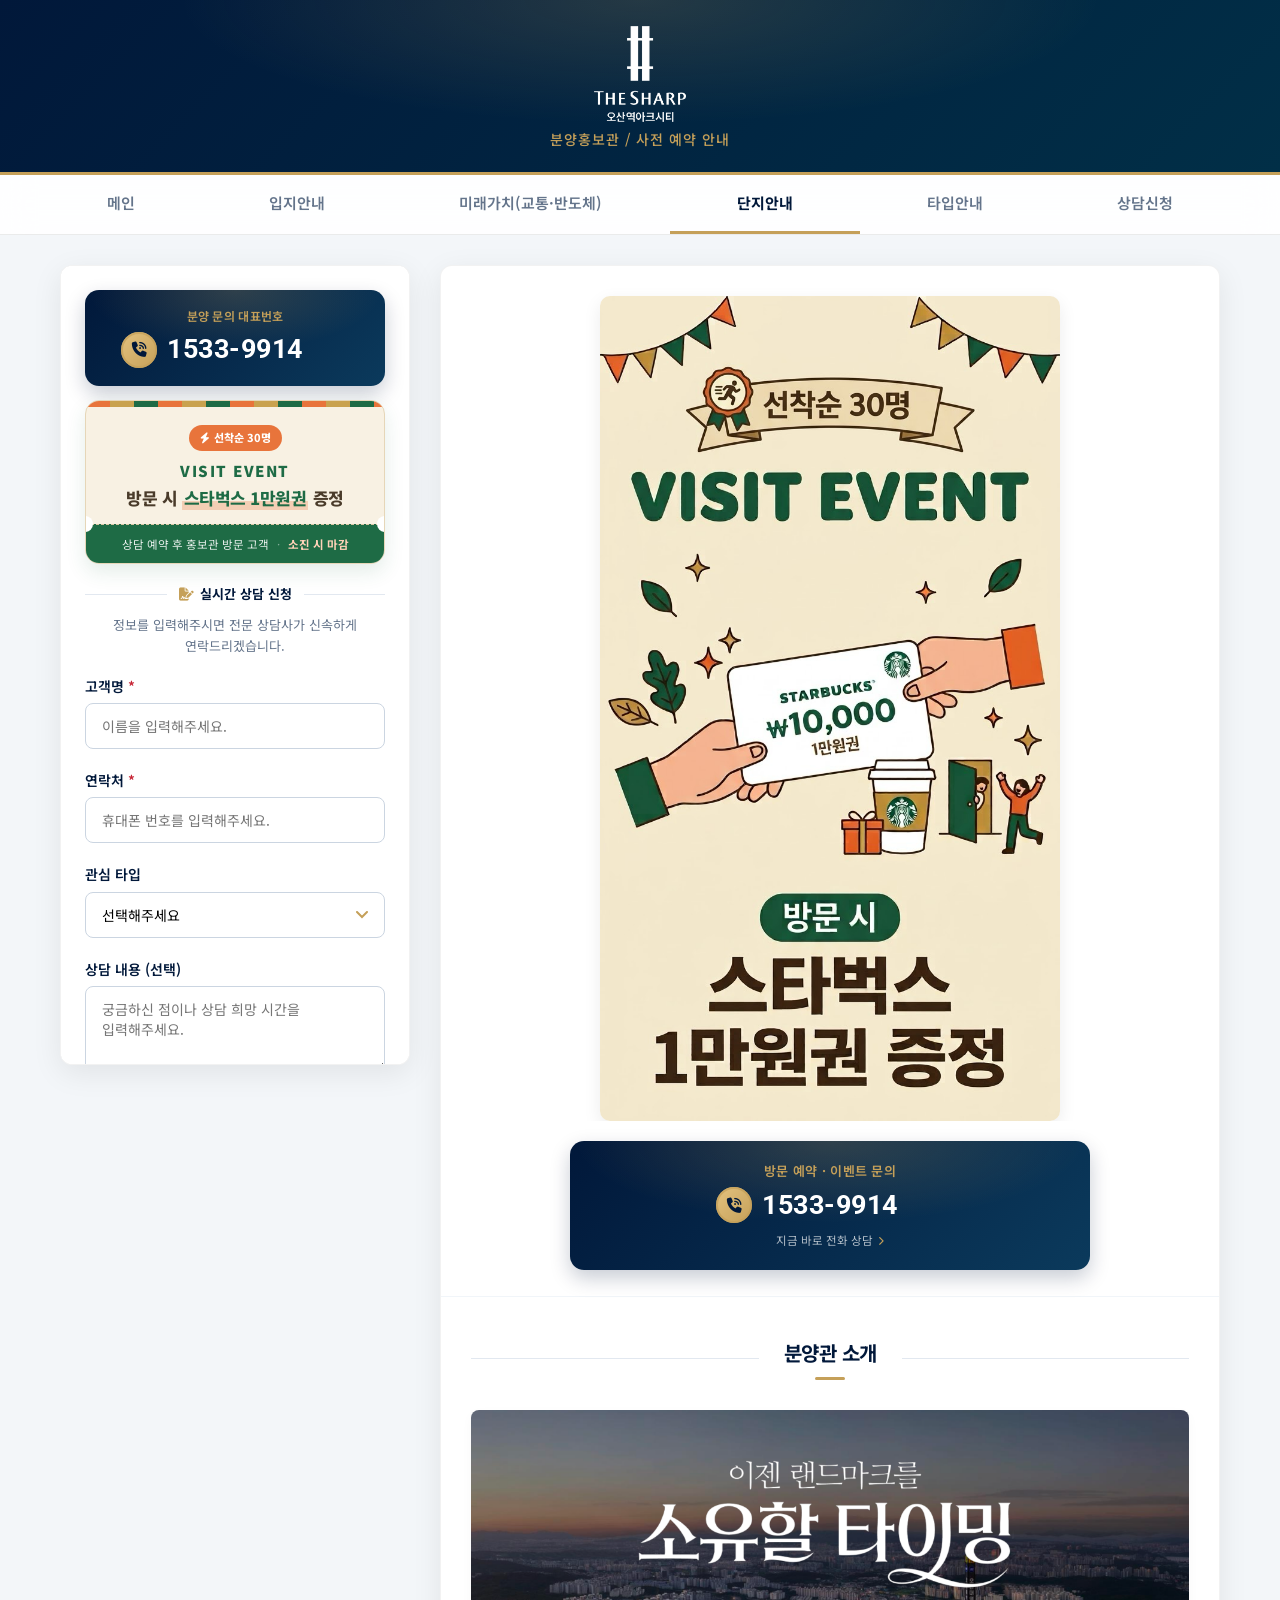
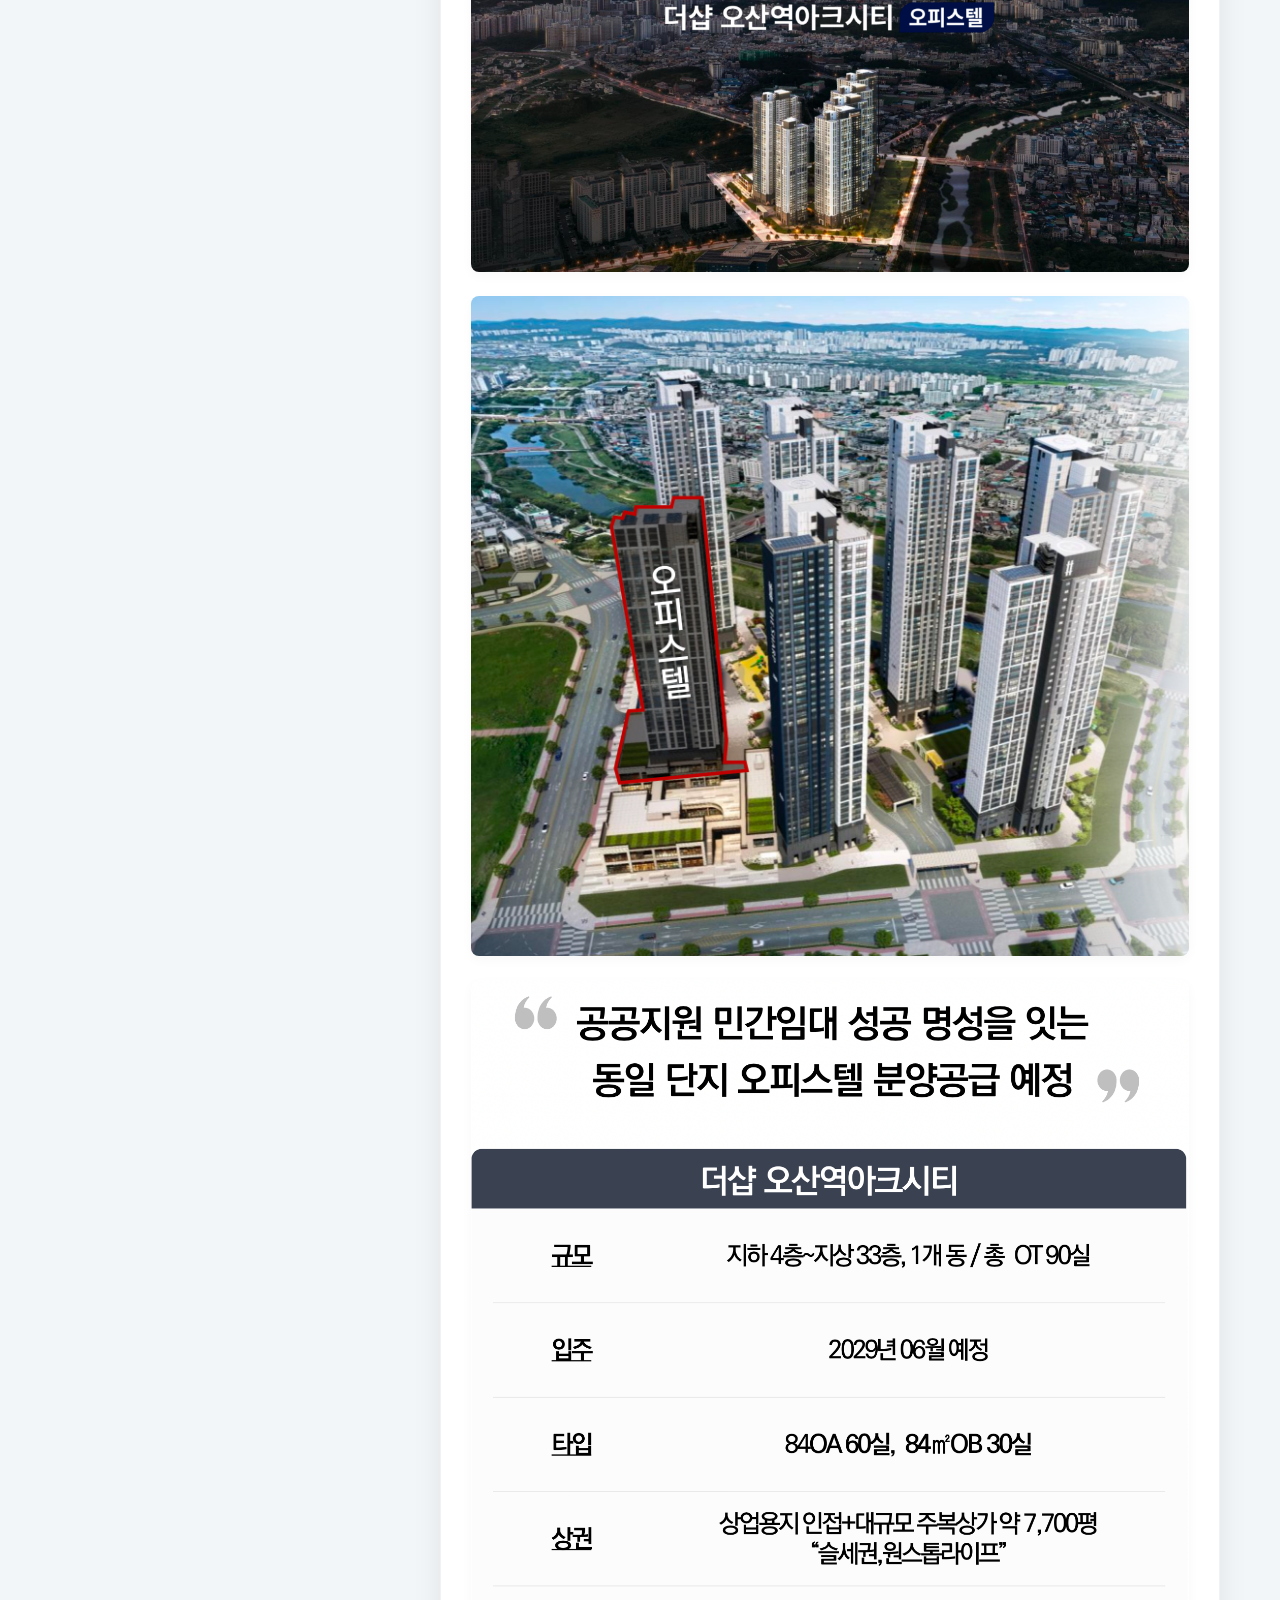
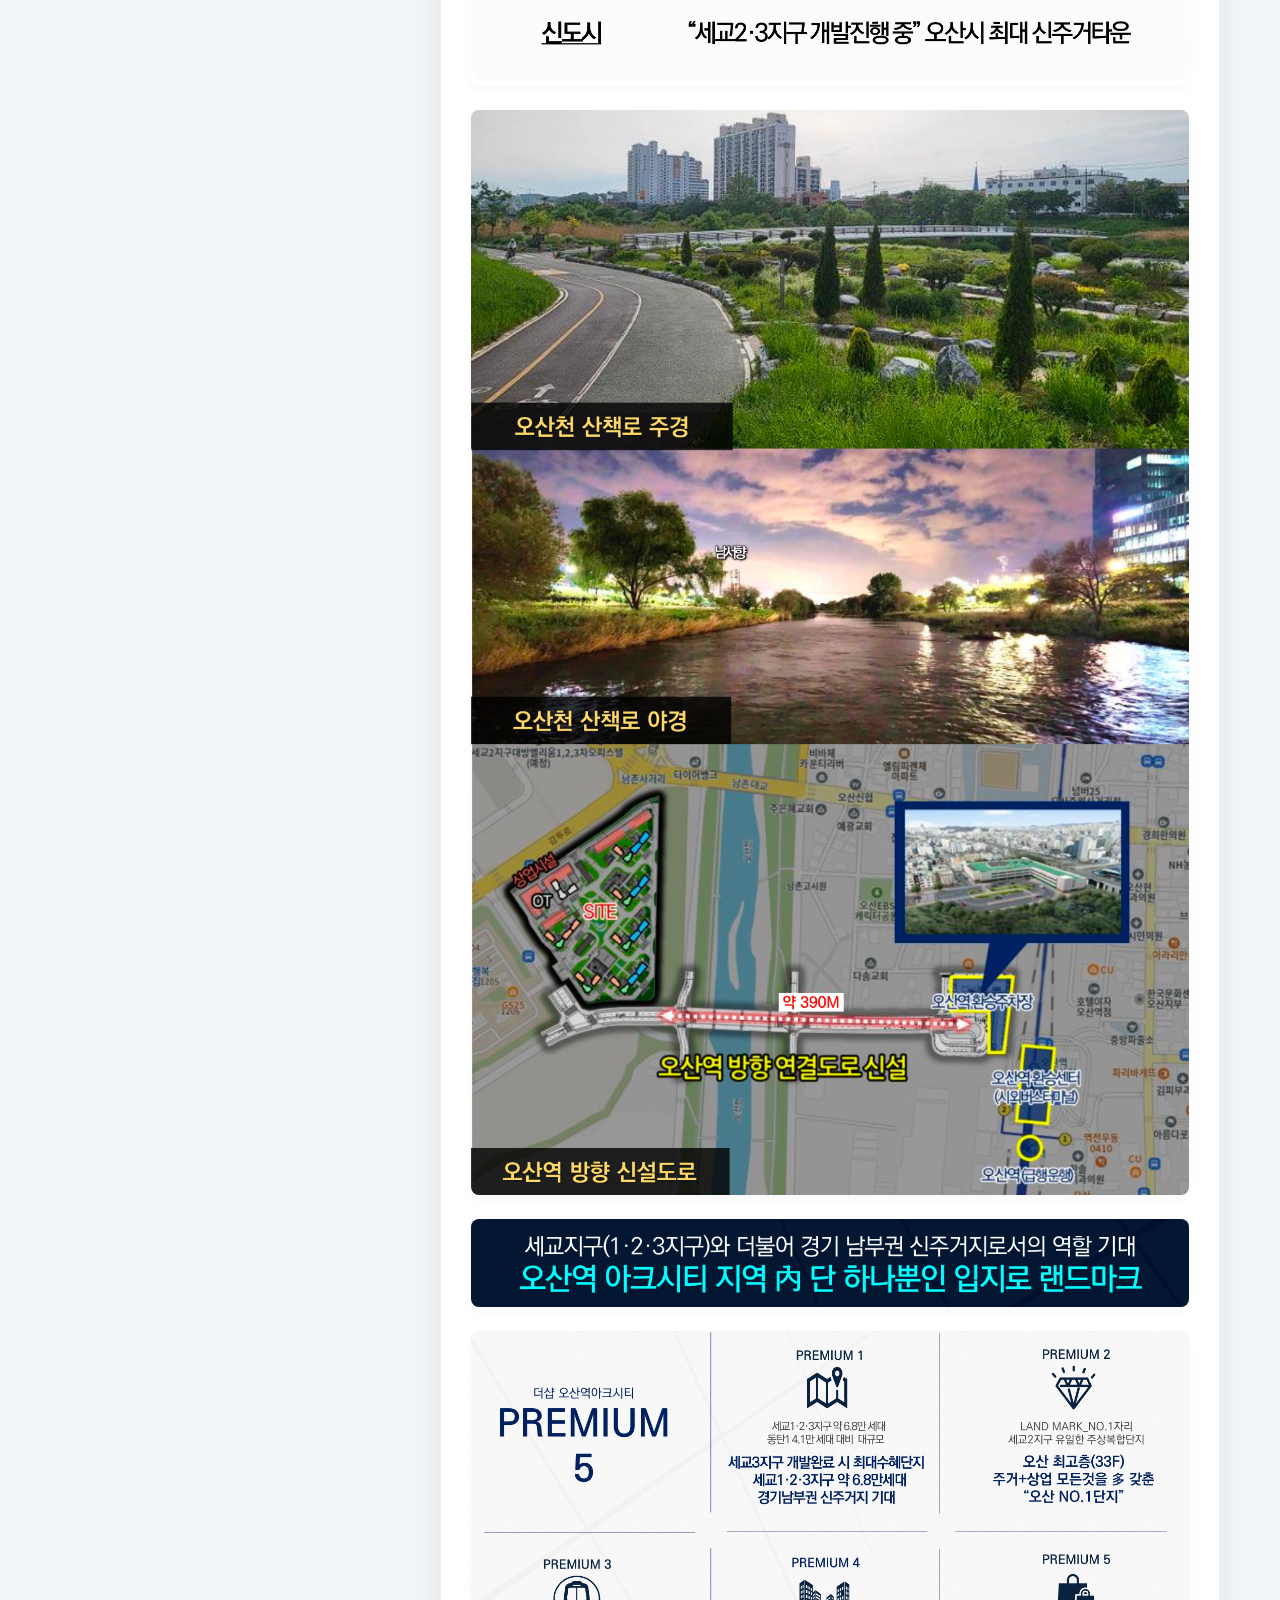
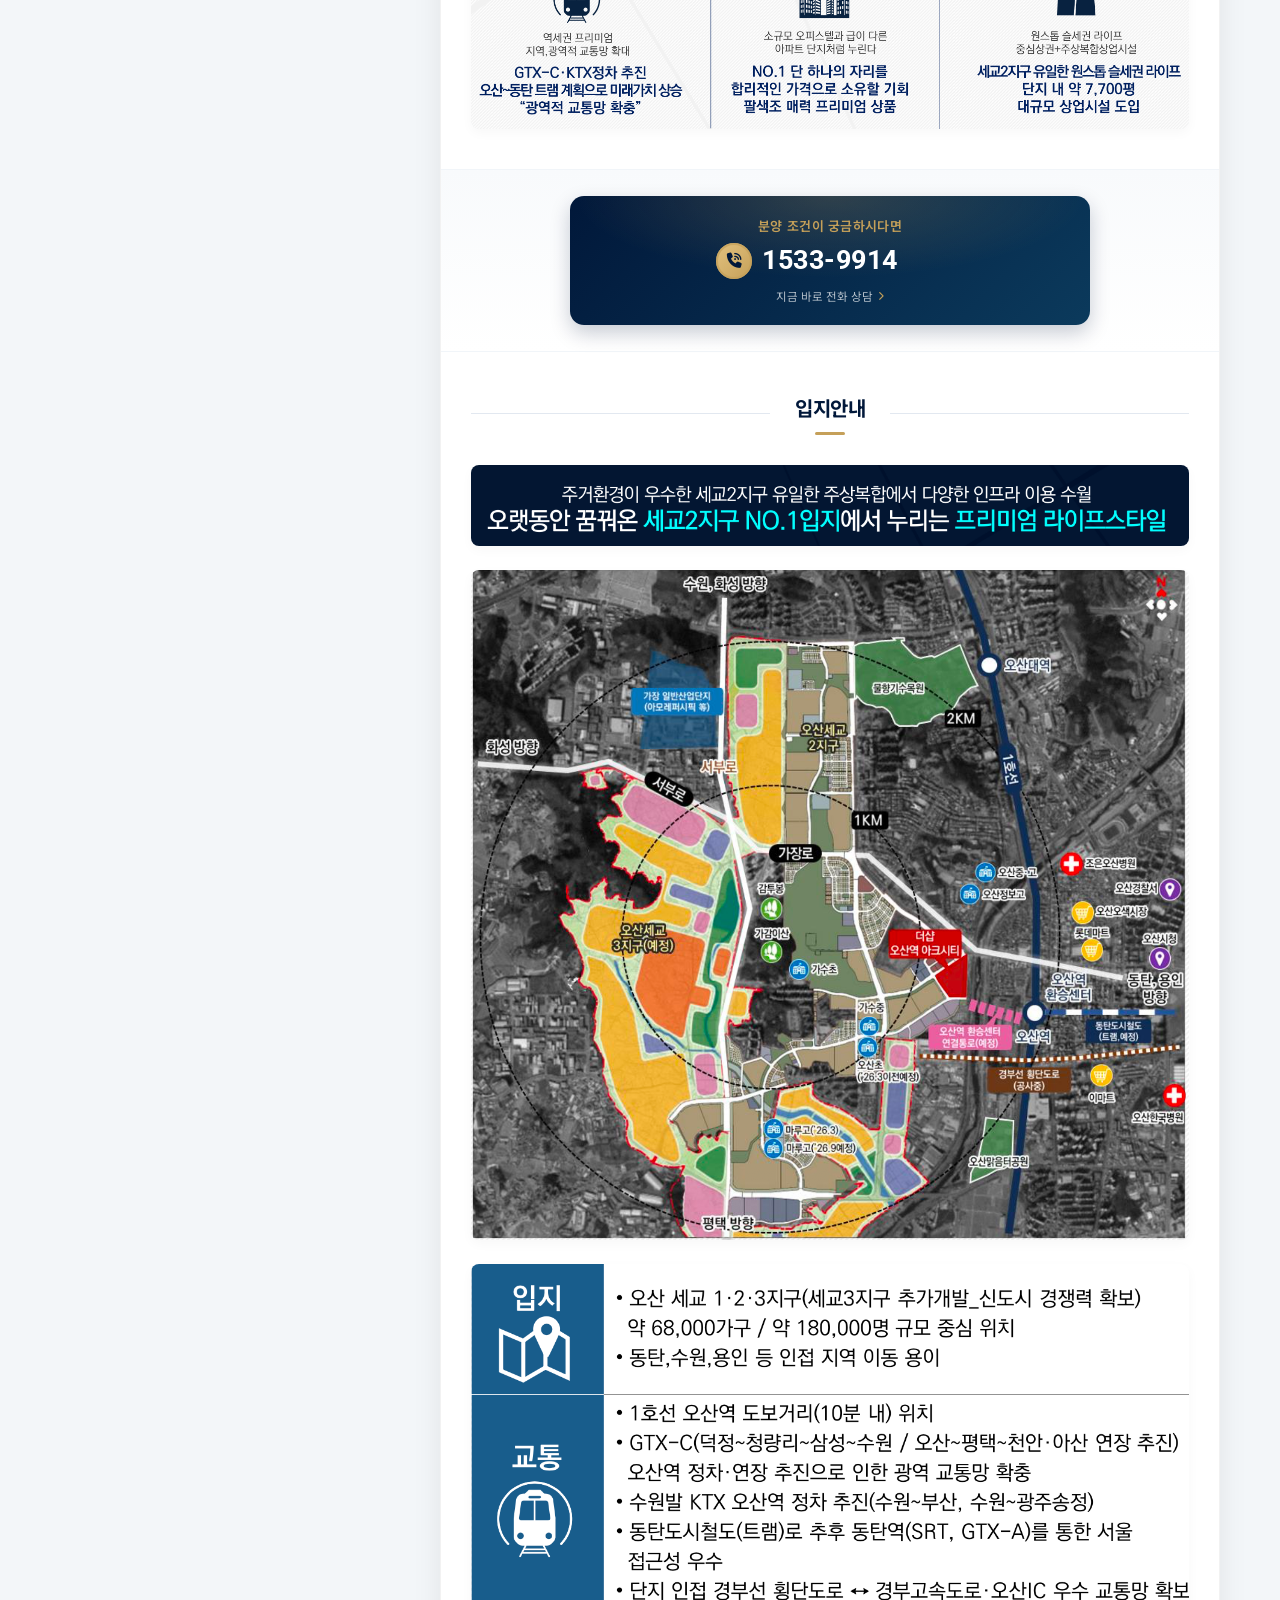
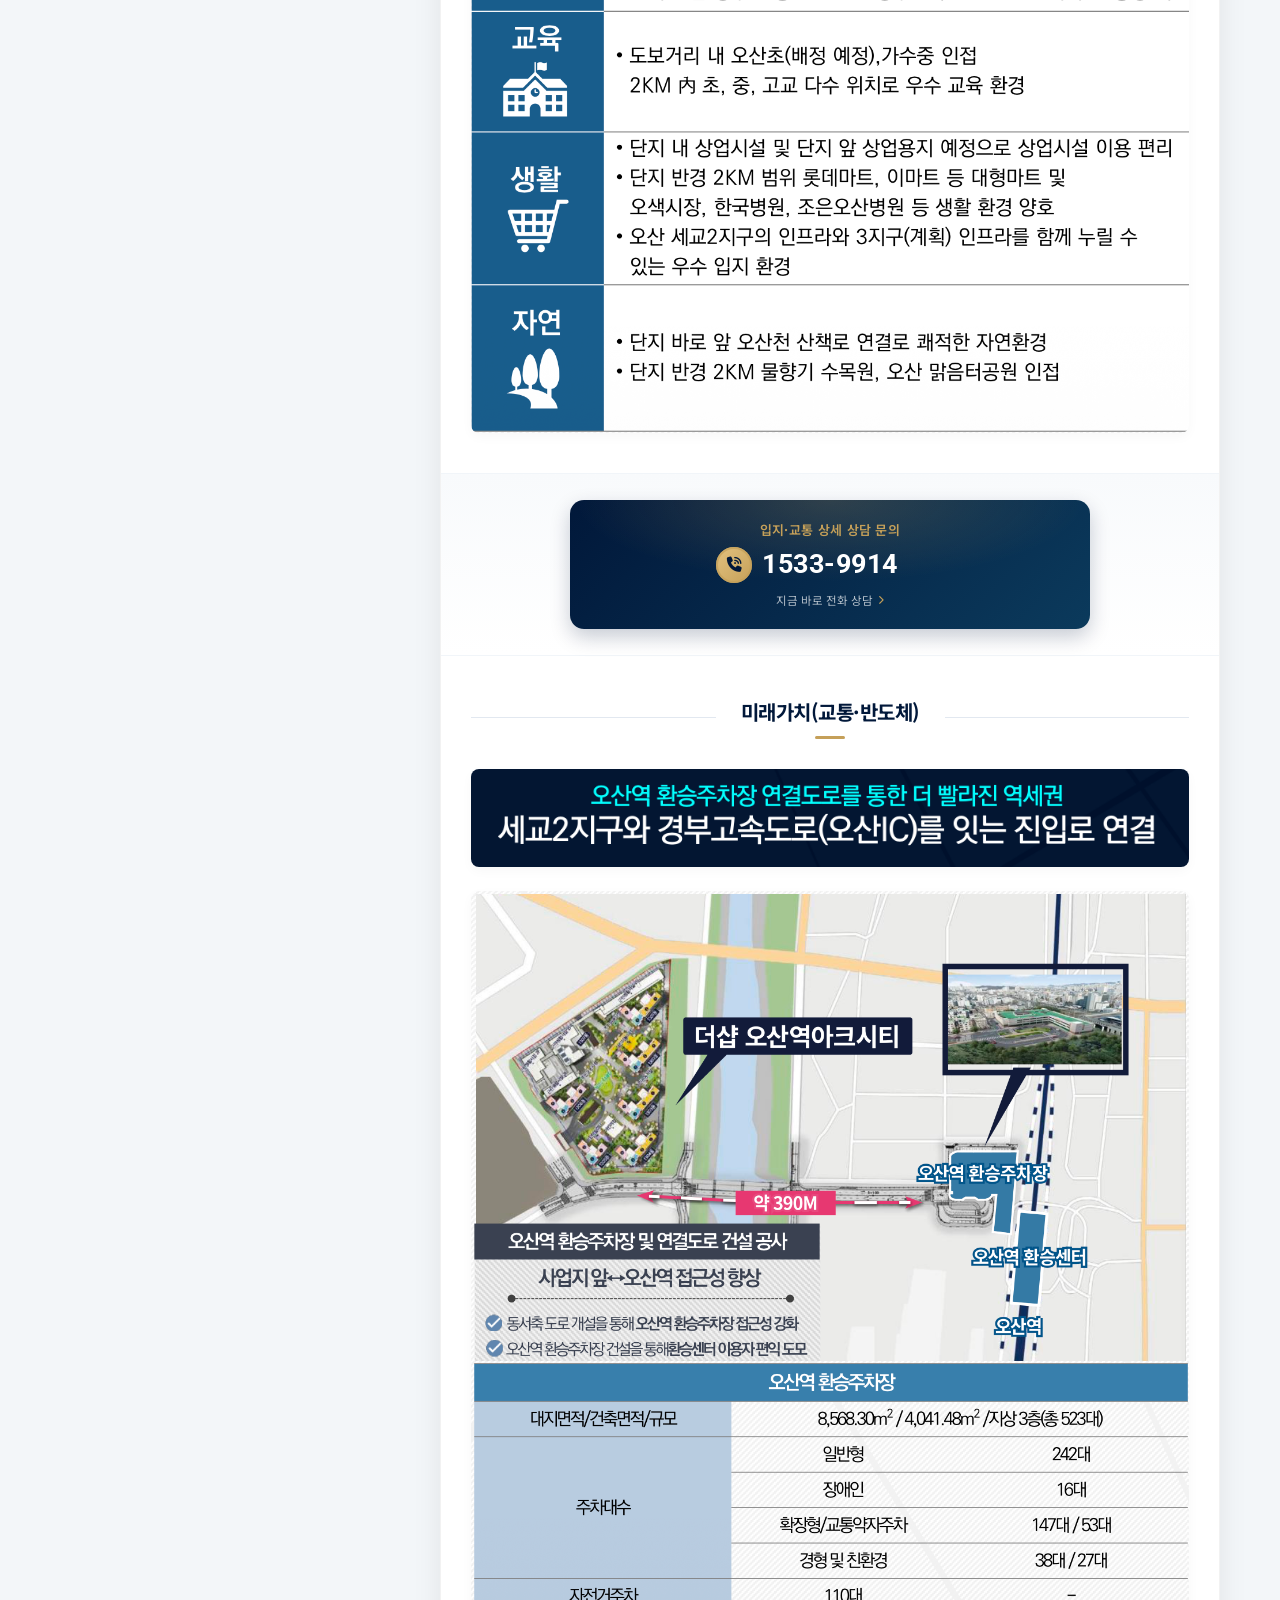
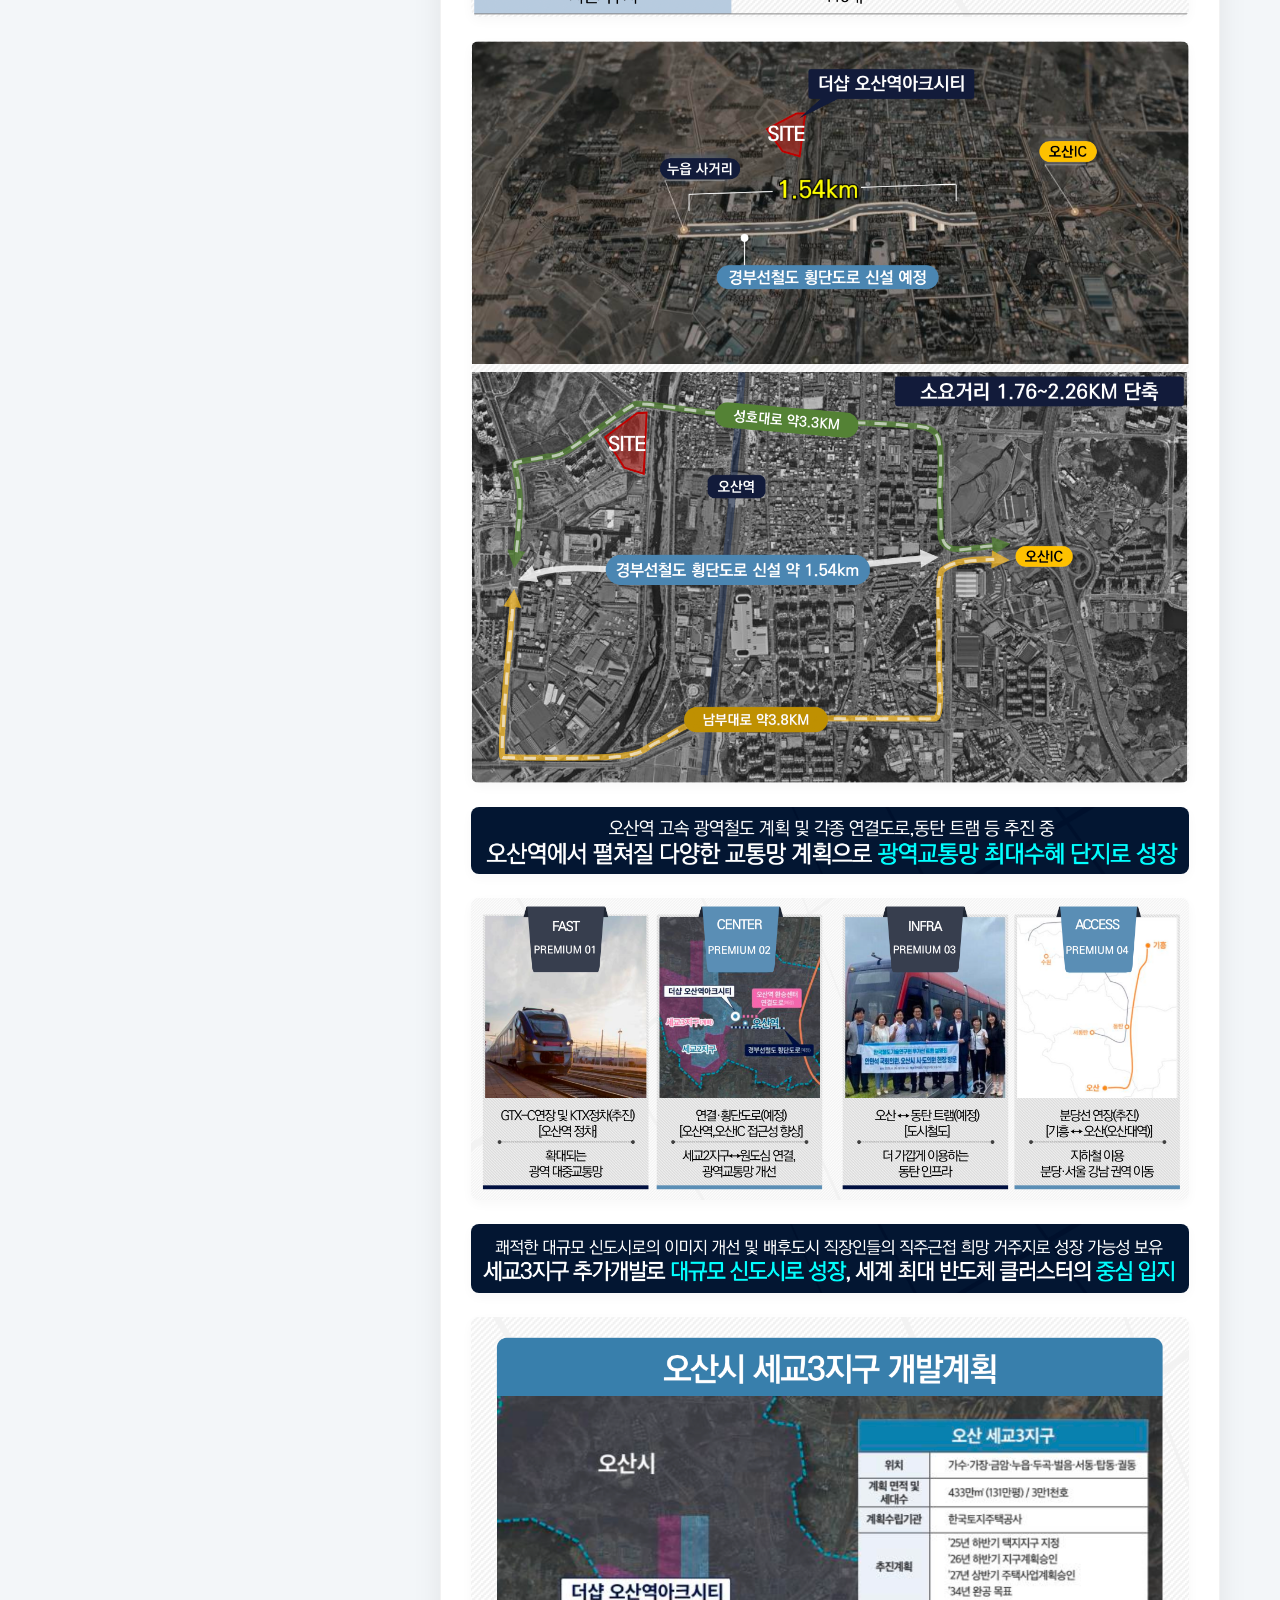
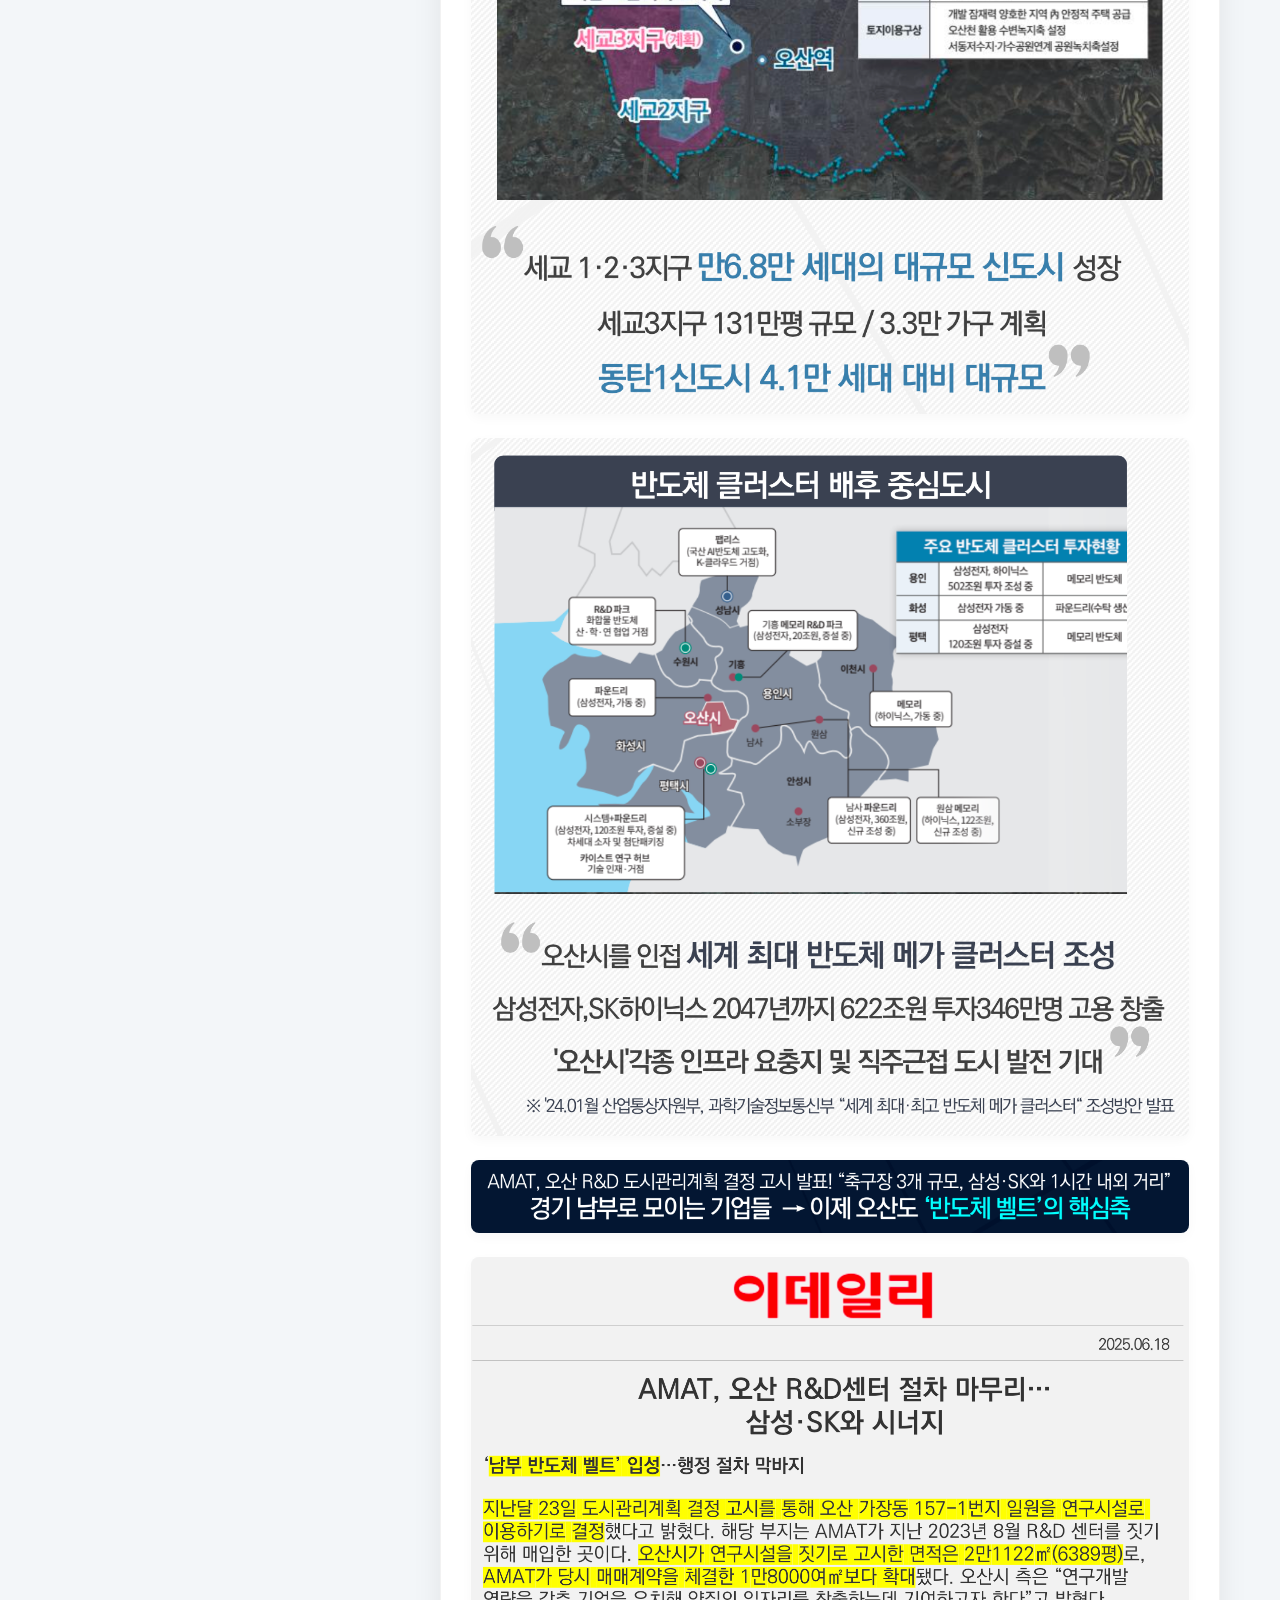
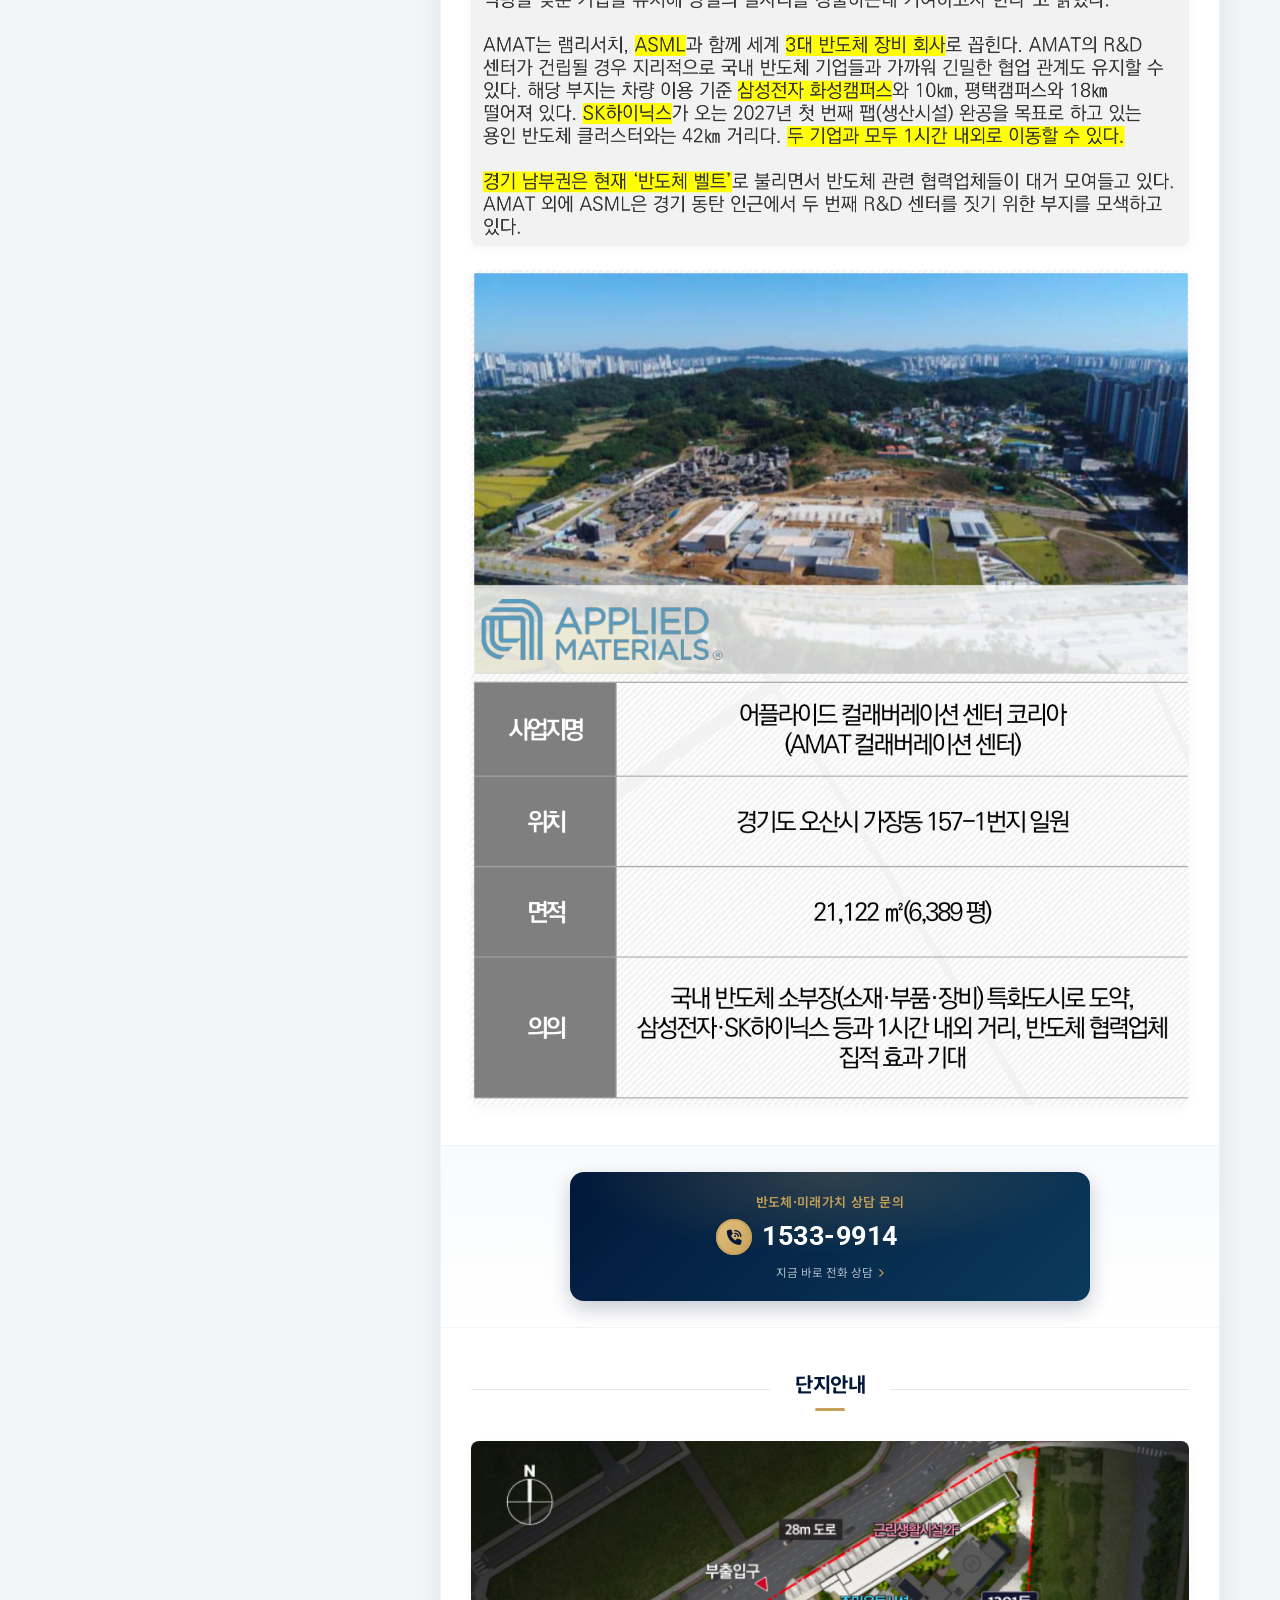
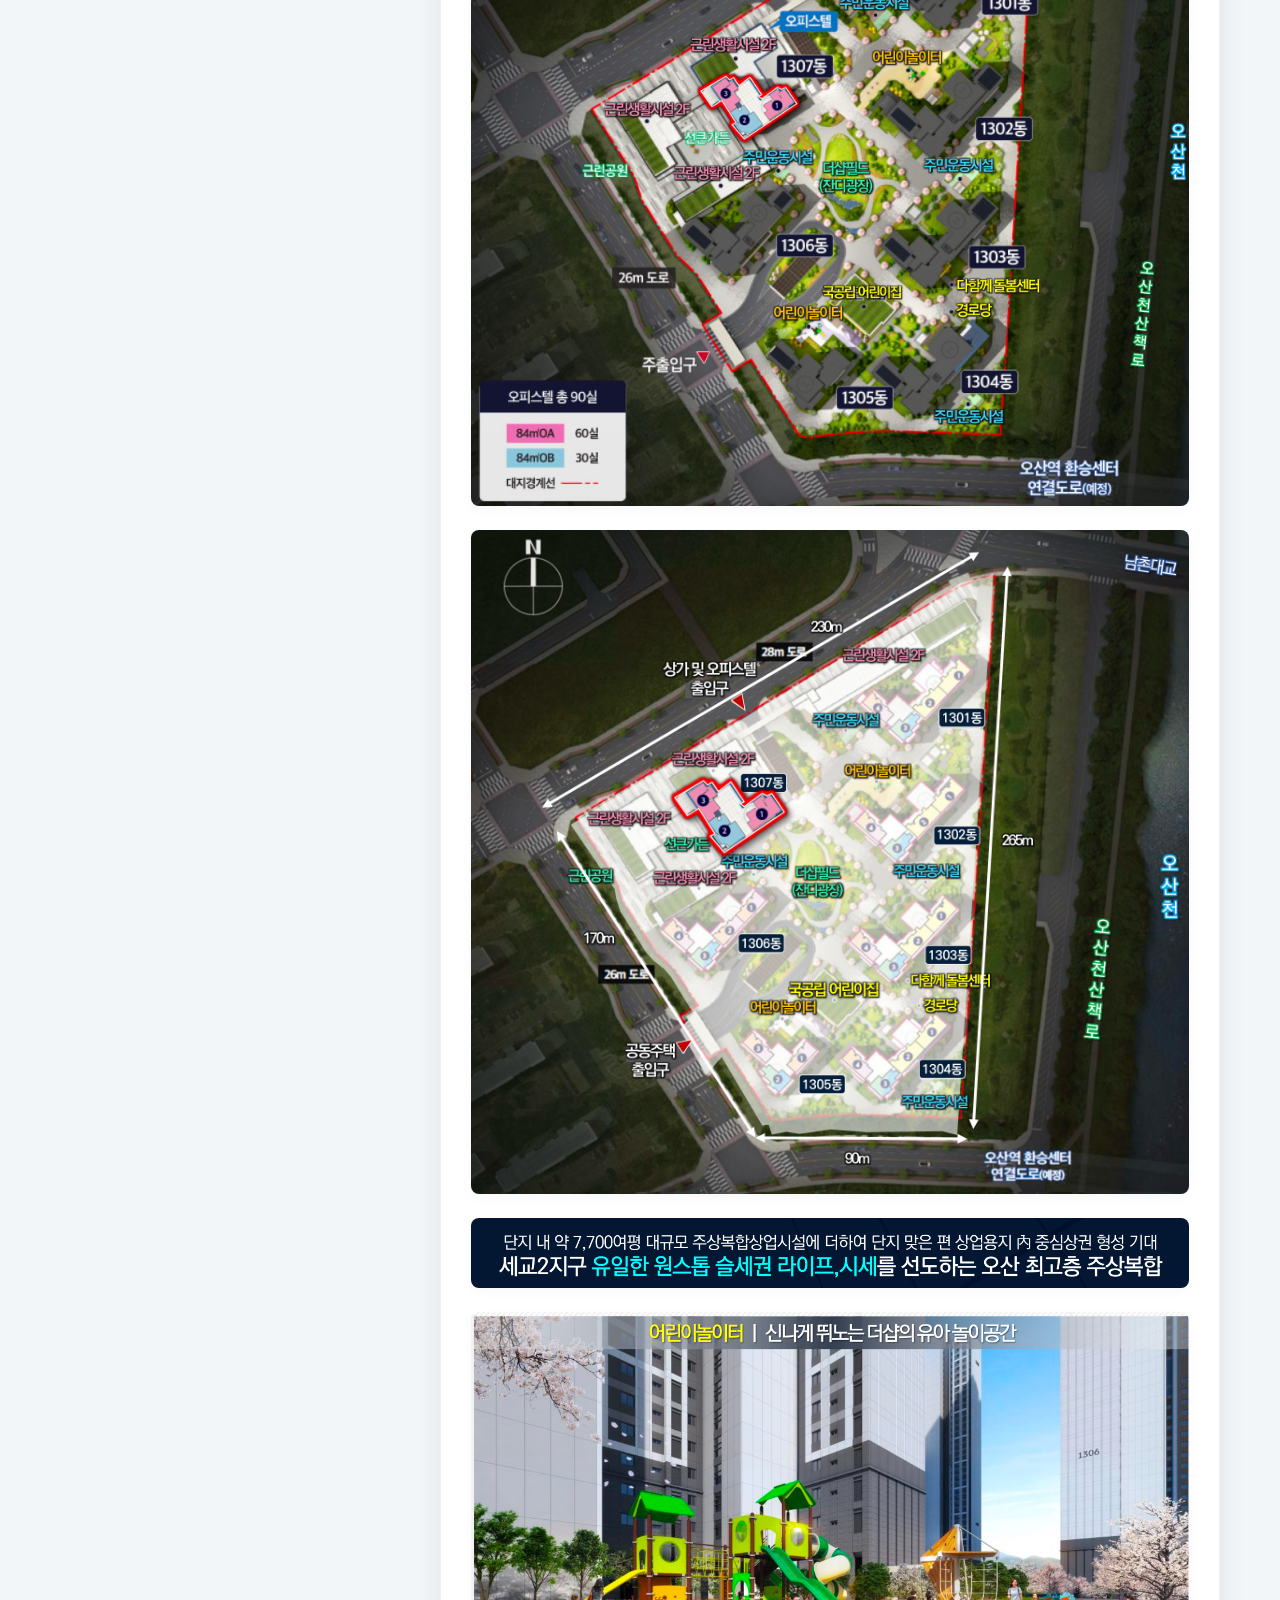
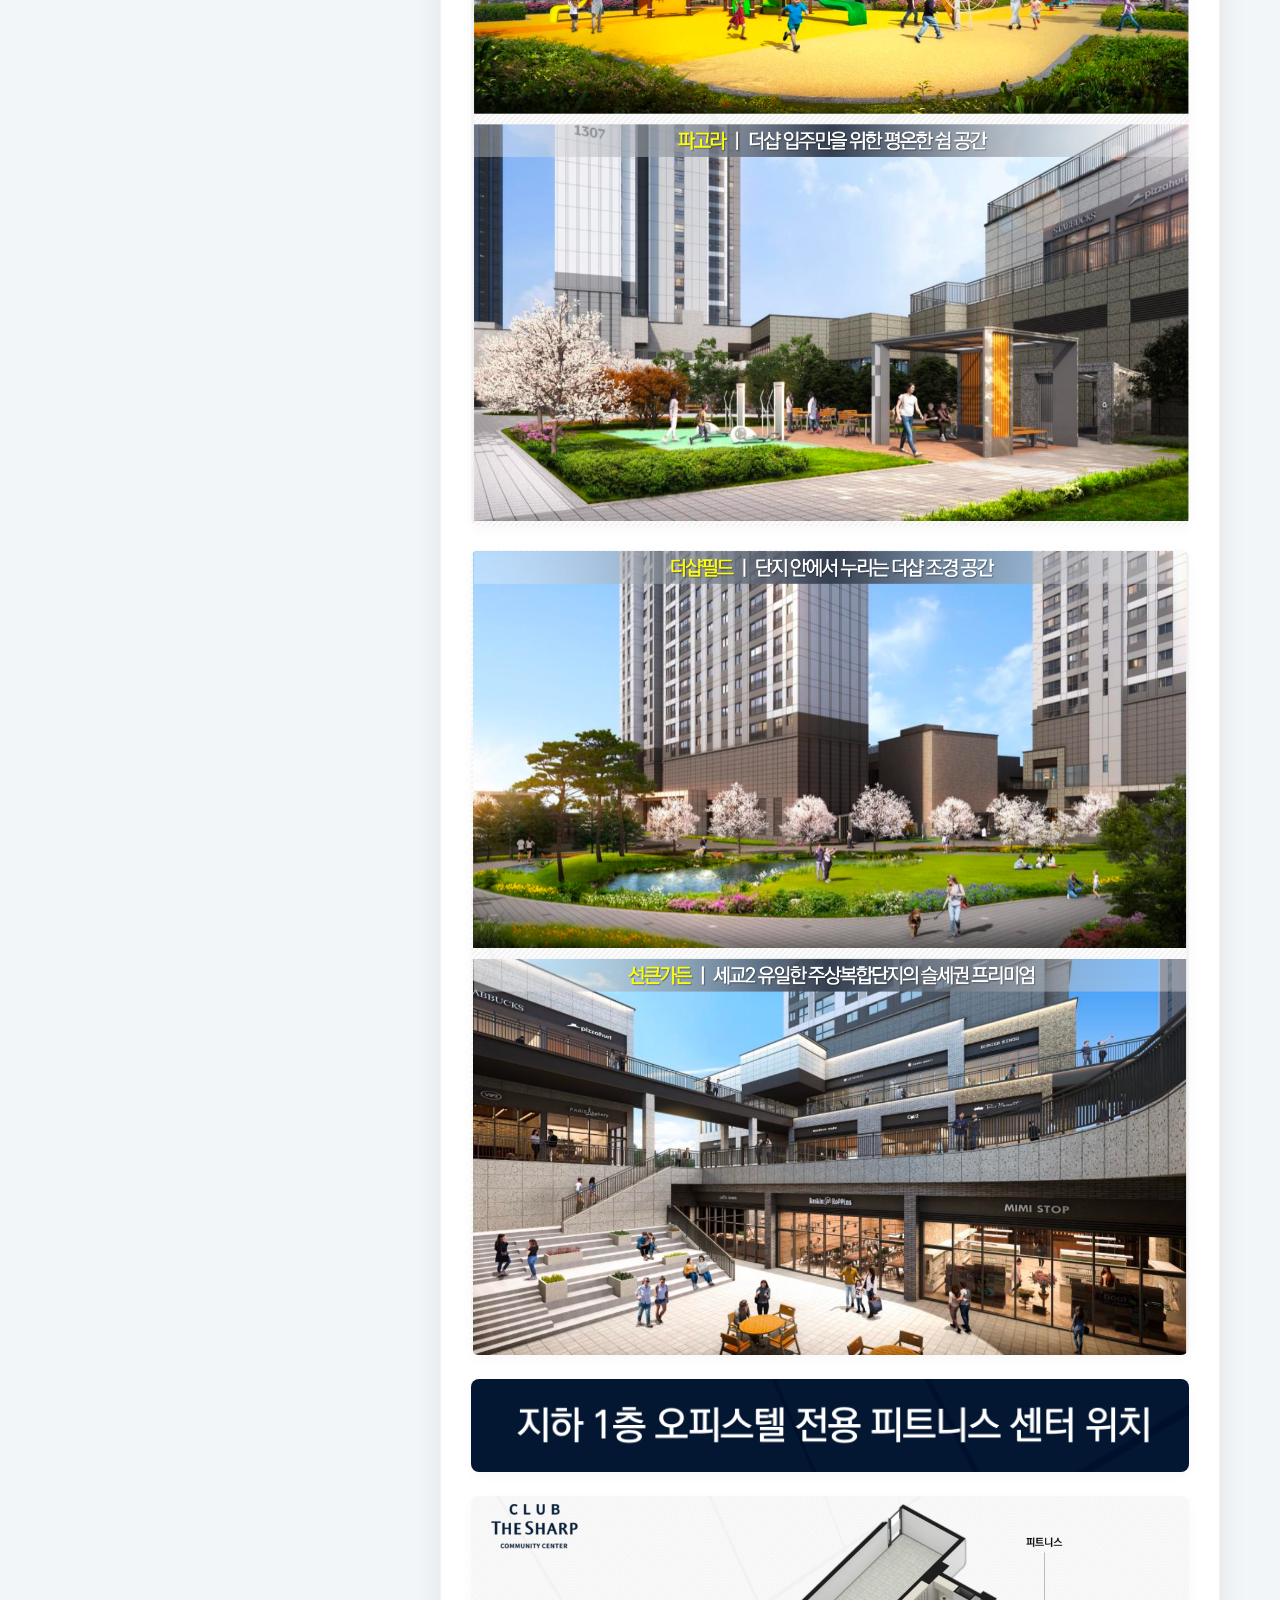
==== commit 995d854f: "feat: 섹션 사이 대표번호 전화연결 추가(가운데 정렬·모바일 최적화), 스타벅스 이벤트 이미지 세로형 교체" ====
--- a/index.html
+++ b/index.html
@@ -31,7 +31,7 @@
   <link rel="stylesheet" href="https://cdnjs.cloudflare.com/ajax/libs/font-awesome/6.4.0/css/all.min.css">
   
   <!-- Custom CSS -->
-  <link rel="stylesheet" href="css/style.css?v=20261009g">
+  <link rel="stylesheet" href="css/style.css?v=20261010c">
 </head>
 <body>
 
@@ -63,12 +63,11 @@
       <div class="consult-container sidebar-consult">
         <!-- [0] 대표번호 전화 연결 -->
         <a href="tel:1533-9914" class="call-card" id="sidebarCallBtn" aria-label="대표번호 1533-9914 전화 걸기">
-          <span class="call-icon"><i class="fa-solid fa-phone-volume"></i></span>
-          <span class="call-text">
-            <span class="call-label">분양 문의 대표번호</span>
-            <span class="call-number">1533-9914</span>
-          </span>
-          <span class="call-arrow"><i class="fa-solid fa-chevron-right"></i></span>
+          <span class="call-label">분양 문의 대표번호</span>
+          <span class="call-row">
+            <span class="call-icon"><i class="fa-solid fa-phone-volume"></i></span>
+            <span class="call-number">1533-9914</span>
+          </span>
         </a>
 
         <!-- [1] 방문 이벤트 (티켓형) -->
@@ -151,7 +150,19 @@
     <main class="content-area">
       <!-- Event Banner -->
       <div class="event-banner">
-        <img src="images/thesharp_osan/event_starbucks.png" width="950" height="530" alt="방문 이벤트 - 선착순 30명 스타벅스 1만원권 증정">
+        <img src="images/thesharp_osan/event_starbucks_v2.png" width="768" height="1376" alt="방문 이벤트 - 선착순 30명 스타벅스 1만원권 증정">
+      </div>
+
+      <!-- 대표번호 전화 연결 (0) - 분양관 소개 위 -->
+      <div class="call-strip-wrap call-strip-top">
+        <a href="tel:1533-9914" class="call-card" id="callStrip0" aria-label="대표번호 1533-9914 전화 걸기">
+          <span class="call-label">방문 예약 · 이벤트 문의</span>
+          <span class="call-row">
+            <span class="call-icon"><i class="fa-solid fa-phone-volume"></i></span>
+            <span class="call-number">1533-9914</span>
+          </span>
+          <span class="call-hint">지금 바로 전화 상담 <i class="fa-solid fa-chevron-right"></i></span>
+        </a>
       </div>
 
       <!-- Main Introduction Section -->
@@ -183,6 +194,18 @@
         </div>
       </section>
 
+      <!-- 대표번호 전화 연결 (1) -->
+      <div class="call-strip-wrap">
+        <a href="tel:1533-9914" class="call-card" id="callStrip1" aria-label="대표번호 1533-9914 전화 걸기">
+          <span class="call-label">분양 조건이 궁금하시다면</span>
+          <span class="call-row">
+            <span class="call-icon"><i class="fa-solid fa-phone-volume"></i></span>
+            <span class="call-number">1533-9914</span>
+          </span>
+          <span class="call-hint">지금 바로 전화 상담 <i class="fa-solid fa-chevron-right"></i></span>
+        </a>
+      </div>
+
       <!-- Location Section -->
       <section id="location" class="section">
         <div class="section-title-container">
@@ -203,6 +226,18 @@
         </div>
       </section>
 
+      <!-- 대표번호 전화 연결 (2) -->
+      <div class="call-strip-wrap">
+        <a href="tel:1533-9914" class="call-card" id="callStrip2" aria-label="대표번호 1533-9914 전화 걸기">
+          <span class="call-label">입지·교통 상세 상담 문의</span>
+          <span class="call-row">
+            <span class="call-icon"><i class="fa-solid fa-phone-volume"></i></span>
+            <span class="call-number">1533-9914</span>
+          </span>
+          <span class="call-hint">지금 바로 전화 상담 <i class="fa-solid fa-chevron-right"></i></span>
+        </a>
+      </div>
+
       <!-- Vision Section -->
       <section id="vision" class="section">
         <div class="section-title-container">
@@ -247,6 +282,18 @@
         </div>
       </section>
 
+      <!-- 대표번호 전화 연결 (3) -->
+      <div class="call-strip-wrap">
+        <a href="tel:1533-9914" class="call-card" id="callStrip3" aria-label="대표번호 1533-9914 전화 걸기">
+          <span class="call-label">반도체·미래가치 상담 문의</span>
+          <span class="call-row">
+            <span class="call-icon"><i class="fa-solid fa-phone-volume"></i></span>
+            <span class="call-number">1533-9914</span>
+          </span>
+          <span class="call-hint">지금 바로 전화 상담 <i class="fa-solid fa-chevron-right"></i></span>
+        </a>
+      </div>
+
       <!-- Complex Section -->
       <section id="complex" class="section">
         <div class="section-title-container">
@@ -278,6 +325,18 @@
           </div>
         </div>
       </section>
+
+      <!-- 대표번호 전화 연결 (4) -->
+      <div class="call-strip-wrap">
+        <a href="tel:1533-9914" class="call-card" id="callStrip4" aria-label="대표번호 1533-9914 전화 걸기">
+          <span class="call-label">타입·분양가 바로 상담</span>
+          <span class="call-row">
+            <span class="call-icon"><i class="fa-solid fa-phone-volume"></i></span>
+            <span class="call-number">1533-9914</span>
+          </span>
+          <span class="call-hint">지금 바로 전화 상담 <i class="fa-solid fa-chevron-right"></i></span>
+        </a>
+      </div>
 
 
       <!-- Type Section -->
--- a/css/style.css
+++ b/css/style.css
@@ -538,16 +538,21 @@
   }
 }
 
-/* Sidebar Call Card */
+/* Call Card (sidebar + between sections) - centered layout */
 .call-card {
   position: relative;
   display: flex;
-  align-items: center;
-  gap: 14px;
-  padding: 16px 16px;
+  flex-direction: column;
+  align-items: center;
+  justify-content: center;
+  text-align: center;
+  gap: 6px;
+  padding: 16px 14px 18px;
   margin-bottom: 14px;
   border-radius: 14px;
-  background: linear-gradient(135deg, #01183a 0%, #0b3a5c 100%);
+  background:
+    radial-gradient(ellipse 70% 90% at 50% 0%, rgba(197, 160, 89, 0.22) 0%, transparent 70%),
+    linear-gradient(135deg, #01183a 0%, #0b3a5c 100%);
   color: #fff;
   text-decoration: none;
   overflow: hidden;
@@ -578,18 +583,40 @@
   box-shadow: 0 12px 26px rgba(1, 24, 58, 0.3);
 }
 
+.call-card:active {
+  transform: scale(0.98);
+}
+
+.call-label {
+  font-size: 12px;
+  font-weight: 600;
+  color: var(--accent-gold);
+  letter-spacing: 0.3px;
+  white-space: nowrap;
+}
+
+/* icon | number | (spacer) -> number stays exactly centered */
+.call-row {
+  display: grid;
+  grid-template-columns: 1fr auto 1fr;
+  align-items: center;
+  column-gap: 10px;
+  width: 100%;
+}
+
 .call-icon {
+  justify-self: end;
   position: relative;
   flex-shrink: 0;
-  width: 46px;
-  height: 46px;
+  width: 36px;
+  height: 36px;
   border-radius: 50%;
   background: linear-gradient(135deg, #e3c27f, #c5a059);
   color: #01183a;
   display: flex;
   align-items: center;
   justify-content: center;
-  font-size: 19px;
+  font-size: 15px;
 }
 
 .call-icon::before {
@@ -618,58 +645,58 @@
   90% { transform: rotate(10deg); }
 }
 
-.call-text {
-  flex: 1;
-  display: flex;
-  flex-direction: column;
-  align-items: flex-start;
-  line-height: 1.2;
-}
-
-.call-label {
-  font-size: 11.5px;
-  font-weight: 600;
-  color: var(--accent-gold);
-  letter-spacing: 0.3px;
-  margin-bottom: 4px;
-}
-
 .call-number {
   font-family: 'Roboto', 'Noto Sans KR', sans-serif;
-  font-size: clamp(19px, 5.6vw, 24px);
+  font-size: clamp(22px, 6.4vw, 27px);
   font-weight: 700;
-  letter-spacing: 0.3px;
+  letter-spacing: 0.5px;
+  line-height: 1.1;
   color: #fff;
   white-space: nowrap;
 }
 
-.call-arrow {
-  flex-shrink: 0;
-  width: 28px;
-  height: 28px;
-  border-radius: 50%;
-  border: 1px solid rgba(255, 255, 255, 0.25);
-  display: flex;
-  align-items: center;
-  justify-content: center;
-  font-size: 11px;
-  color: rgba(255, 255, 255, 0.8);
-  transition: background 0.25s ease, color 0.25s ease;
-}
-
-.call-card:hover .call-arrow {
-  background: var(--accent-gold);
-  border-color: var(--accent-gold);
-  color: #01183a;
-}
-
-.call-text { min-width: 0; }
-.call-label { white-space: nowrap; }
-
-@media (max-width: 400px) {
-  .call-card { gap: 10px; padding: 14px 12px; }
-  .call-icon { width: 40px; height: 40px; font-size: 16px; }
-  .call-arrow { width: 24px; height: 24px; font-size: 10px; }
+.call-hint {
+  display: inline-flex;
+  align-items: center;
+  gap: 5px;
+  margin-top: 2px;
+  font-size: 11.5px;
+  color: rgba(255, 255, 255, 0.7);
+  white-space: nowrap;
+}
+
+.call-hint i {
+  font-size: 9px;
+  color: var(--accent-gold);
+}
+
+/* Between-section call strip */
+.call-strip-wrap {
+  padding: 26px 30px;
+  border-bottom: 1px solid #f1f5f9;
+  background: linear-gradient(180deg, #f8fafc 0%, #ffffff 100%);
+}
+
+.call-strip-wrap .call-card {
+  margin: 0 auto;
+  max-width: 520px;
+  padding: 20px 16px 20px;
+}
+
+.call-strip-wrap .call-label {
+  font-size: 13px;
+}
+
+.call-strip-wrap.call-strip-top {
+  background: var(--white);
+  padding-top: 20px;
+}
+
+@media (max-width: 576px) {
+  .call-strip-wrap { padding: 18px 15px; }
+  .call-strip-wrap .call-card { padding: 16px 12px; }
+  .call-icon { width: 32px; height: 32px; font-size: 13px; }
+  .call-row { column-gap: 8px; }
 }
 
 /* Event Ticket in Sidebar Consult (Starbucks palette) */
@@ -784,8 +811,10 @@
 
 .event-banner img {
   width: 100%;
+  max-width: 460px;
   height: auto;
   display: block;
+  margin: 0 auto;
   border-radius: 10px;
   box-shadow: 0 6px 18px rgba(0, 0, 0, 0.08);
 }
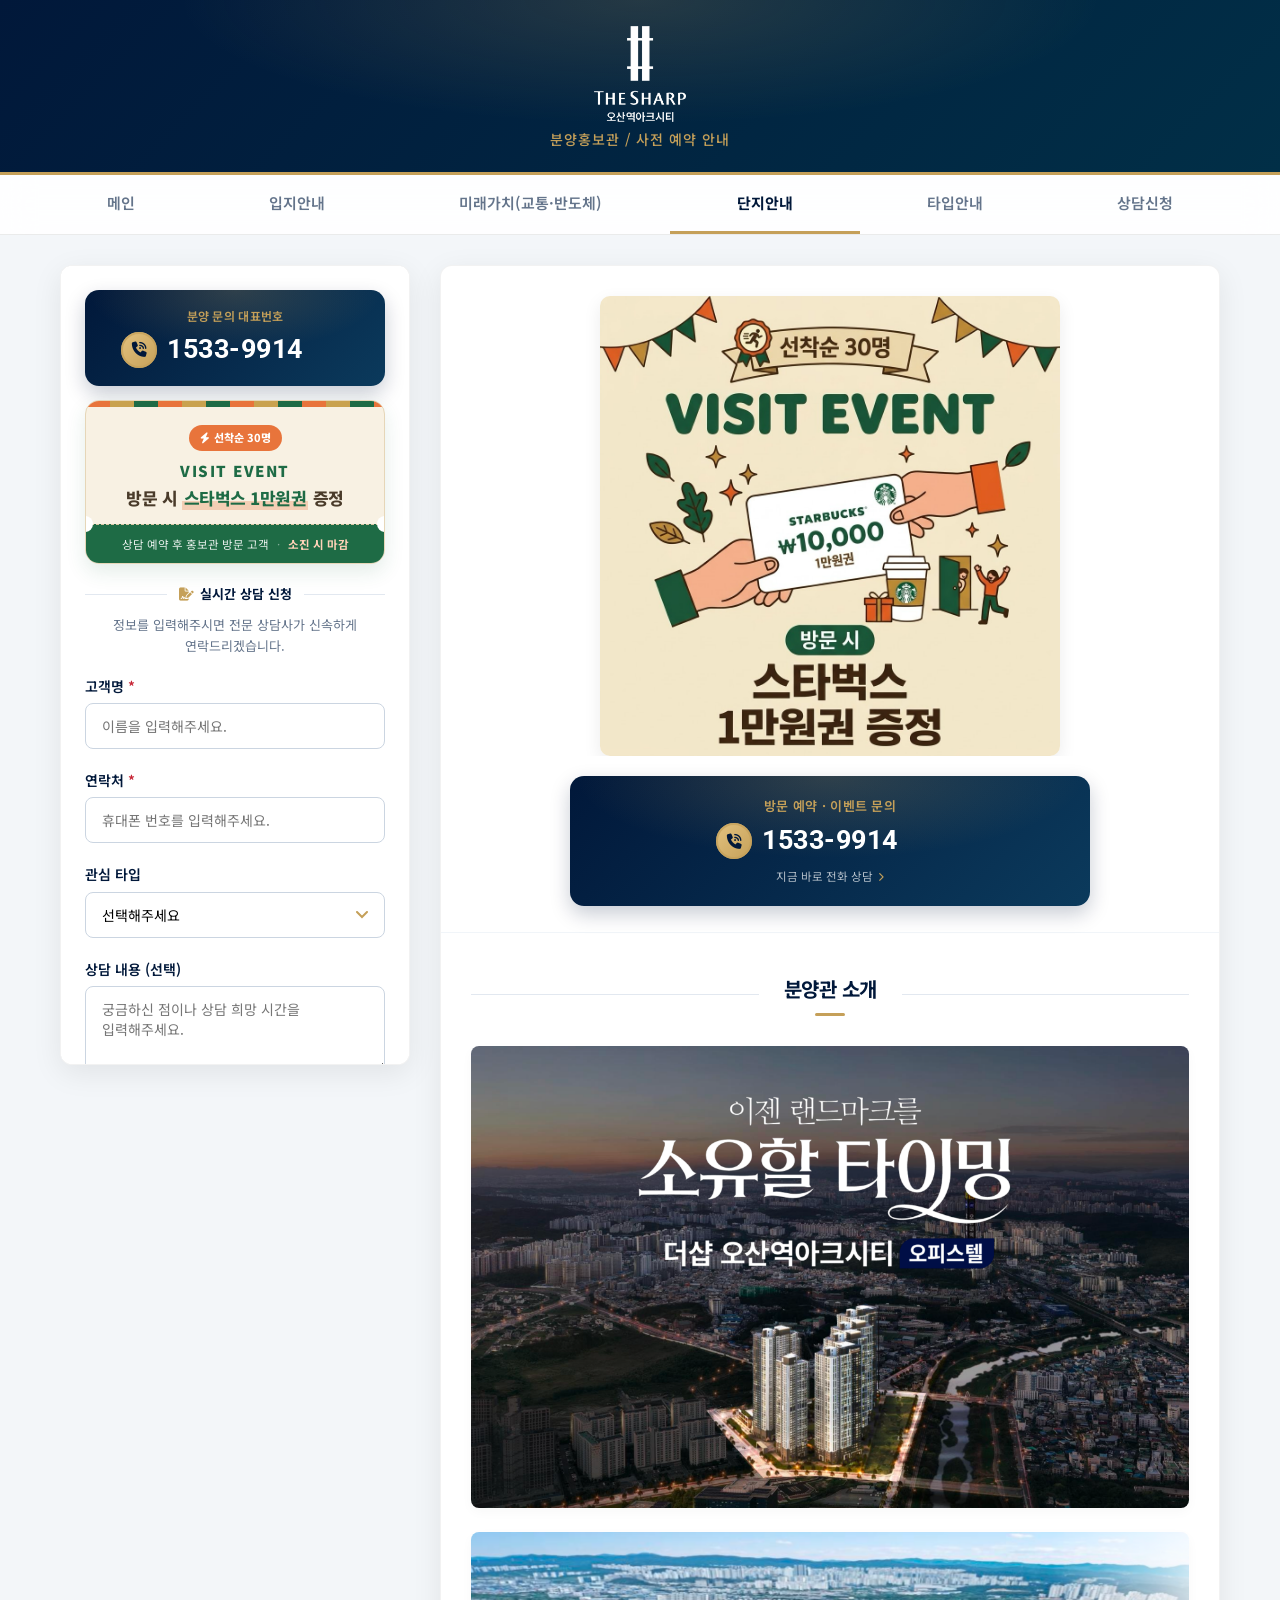
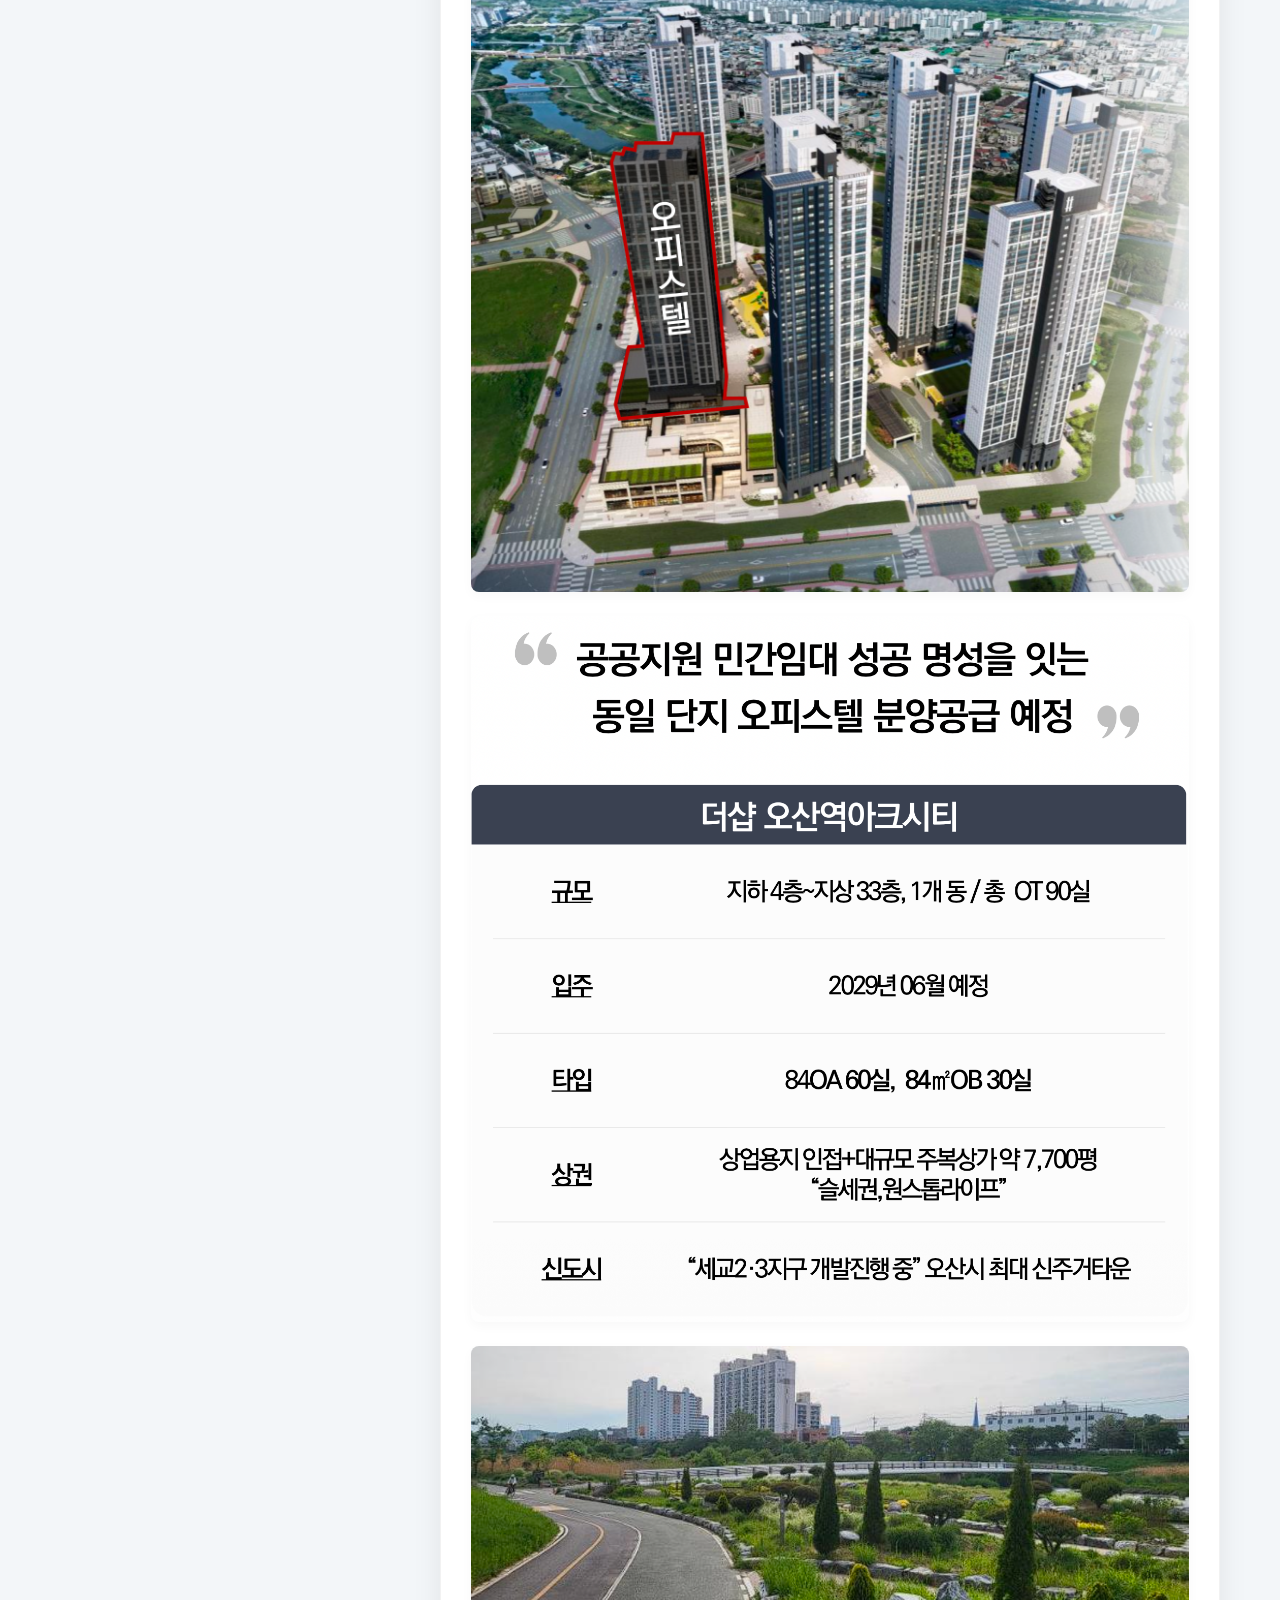
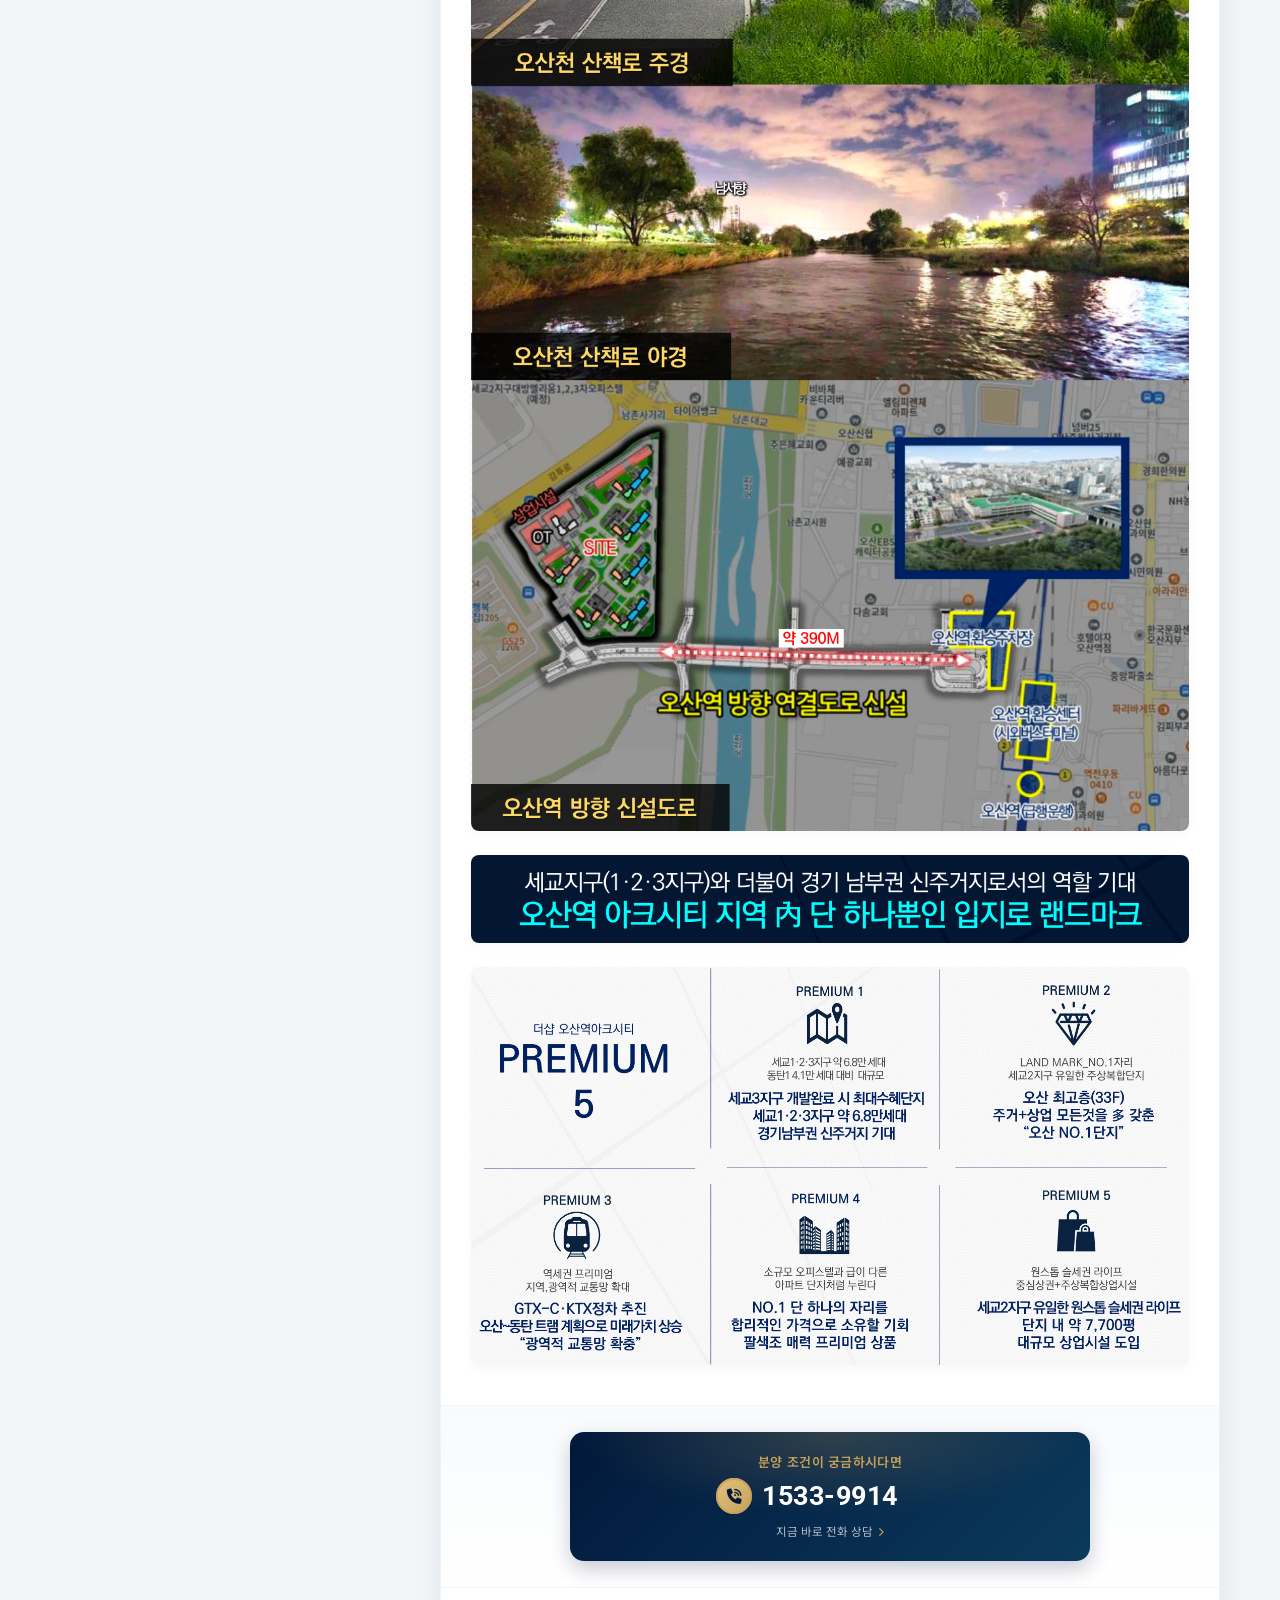
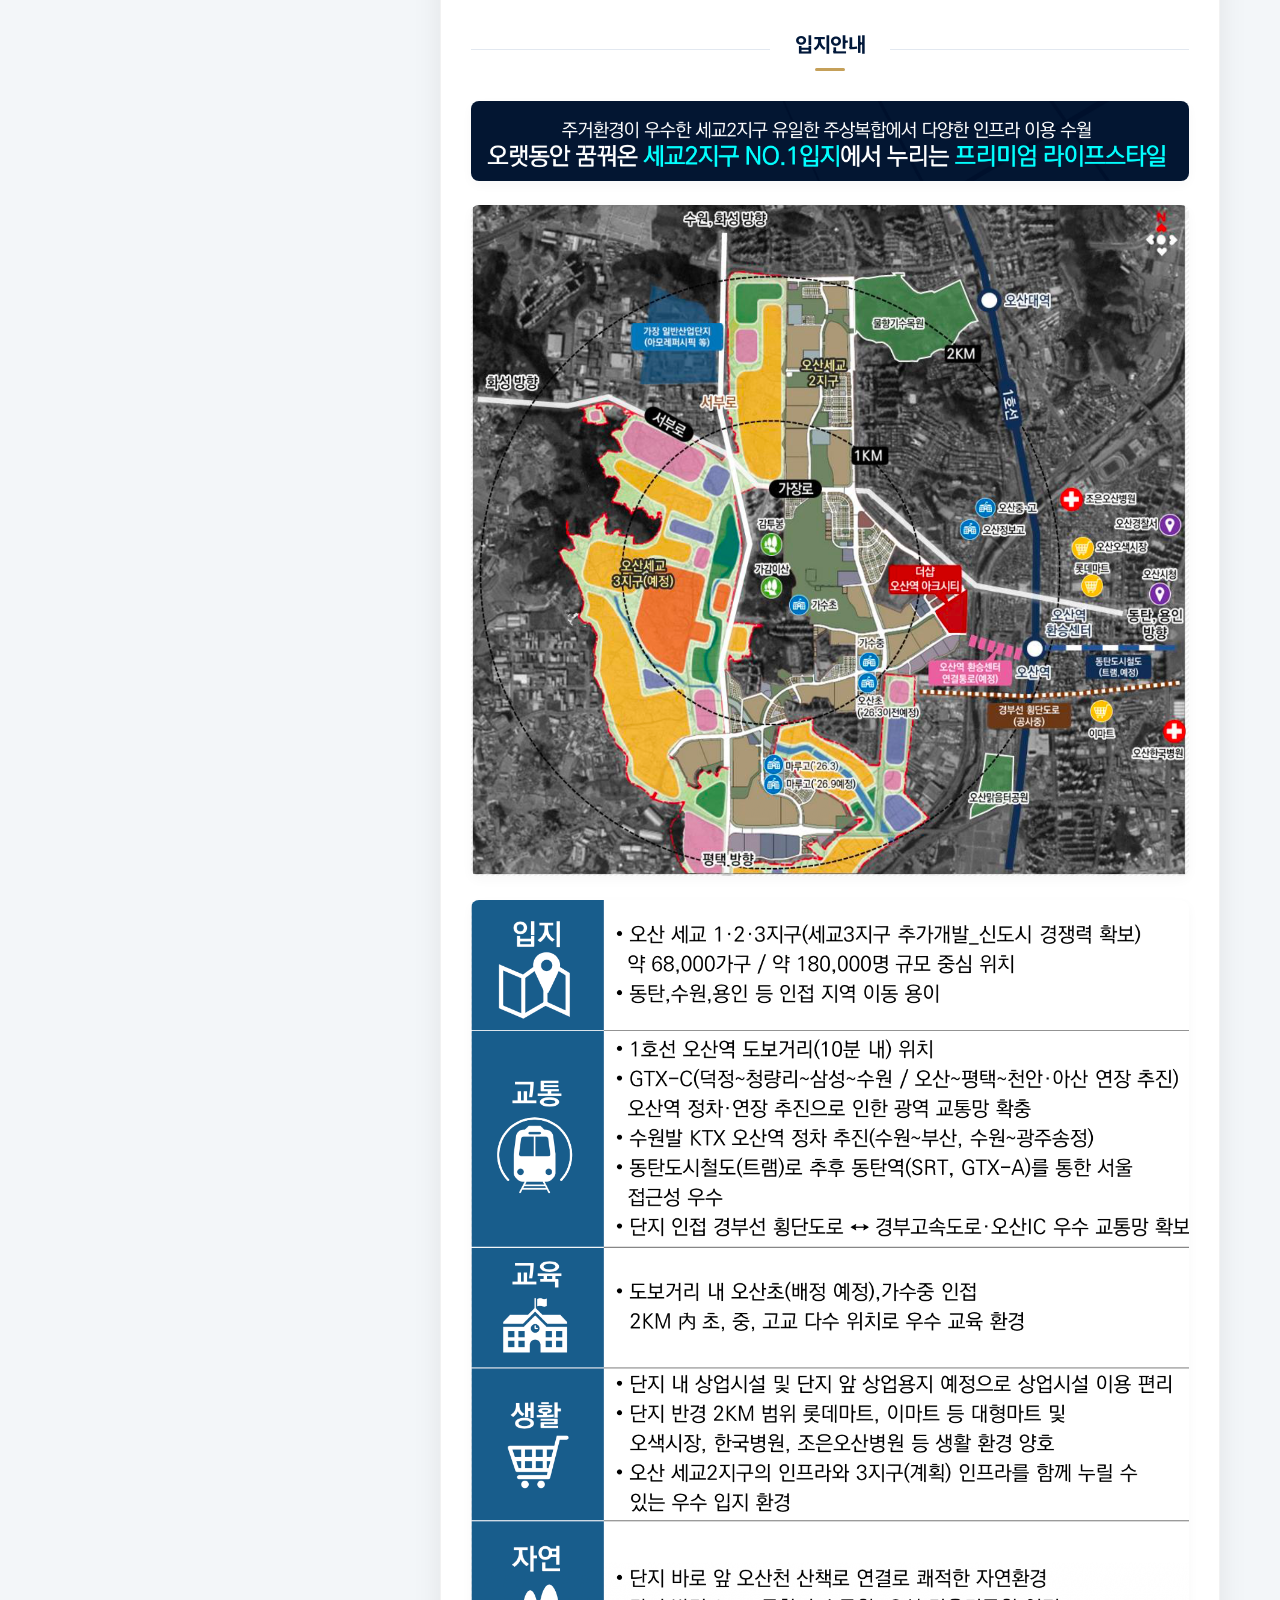
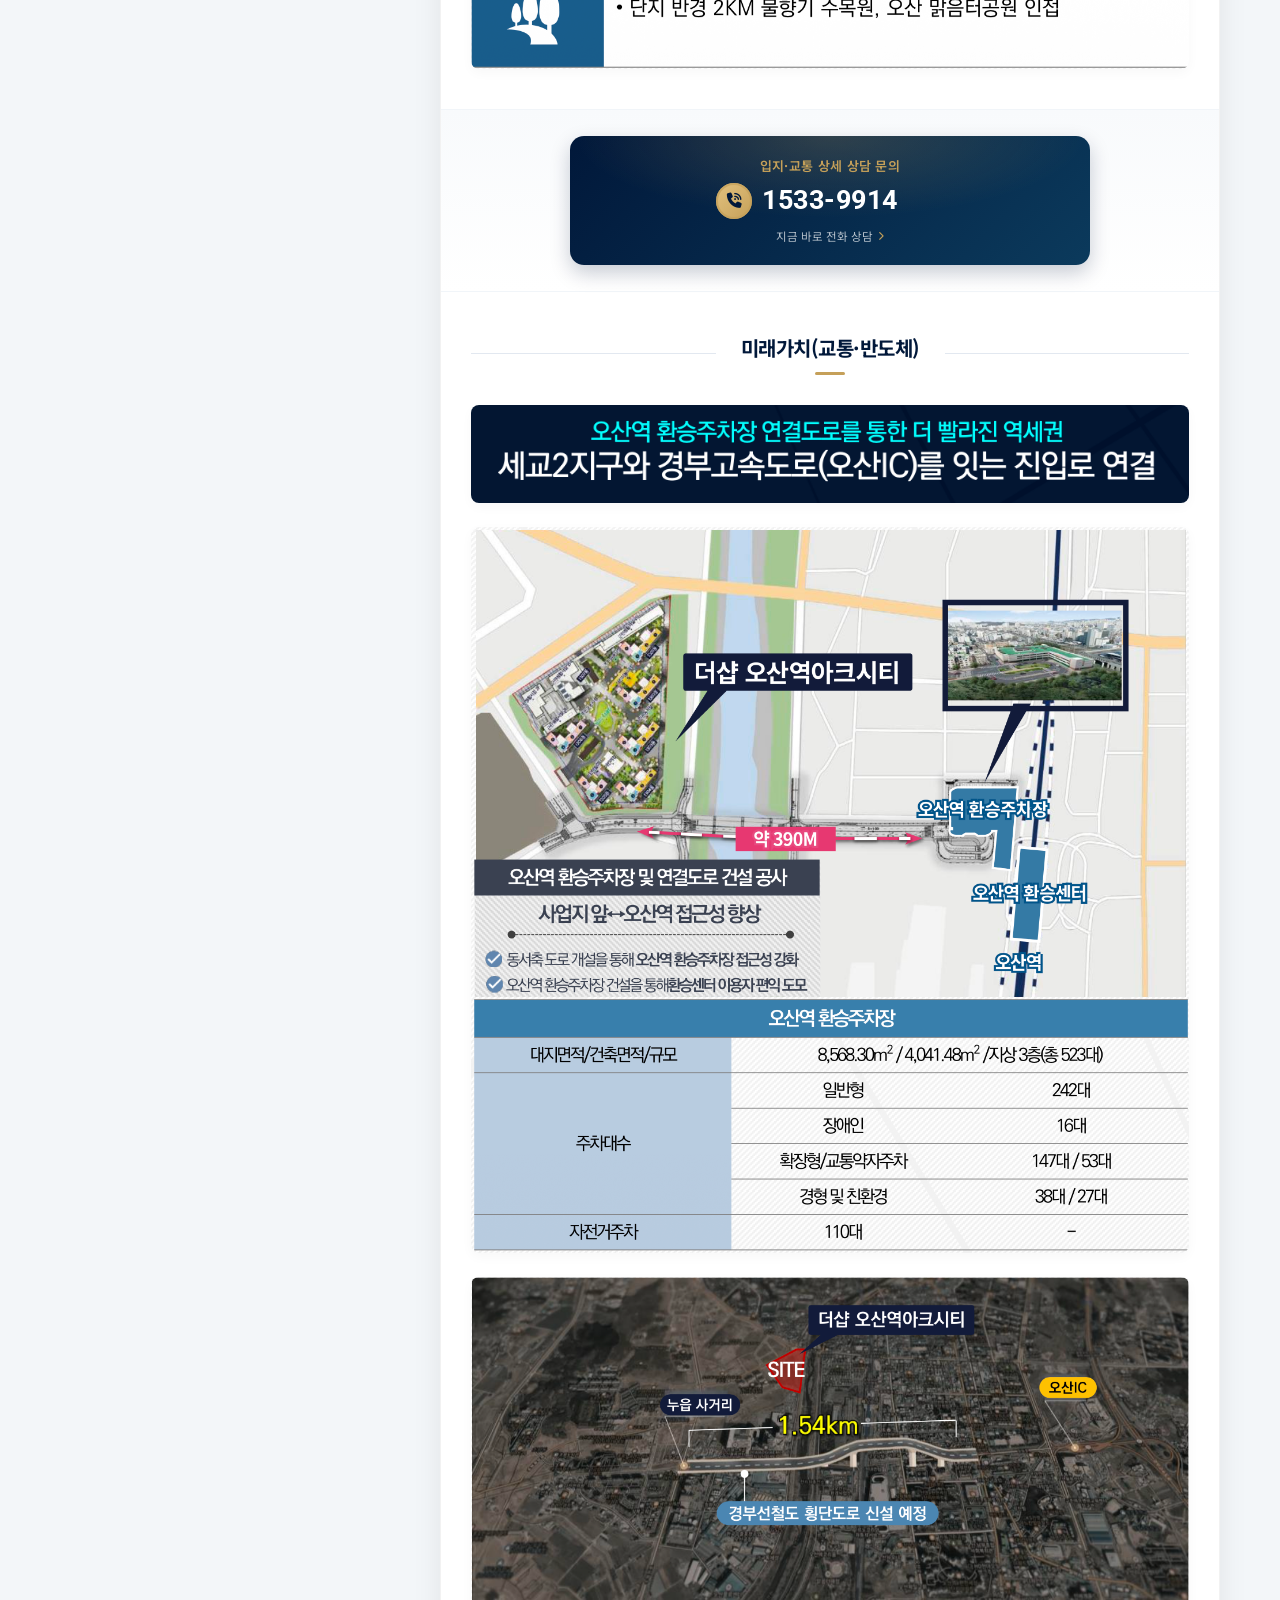
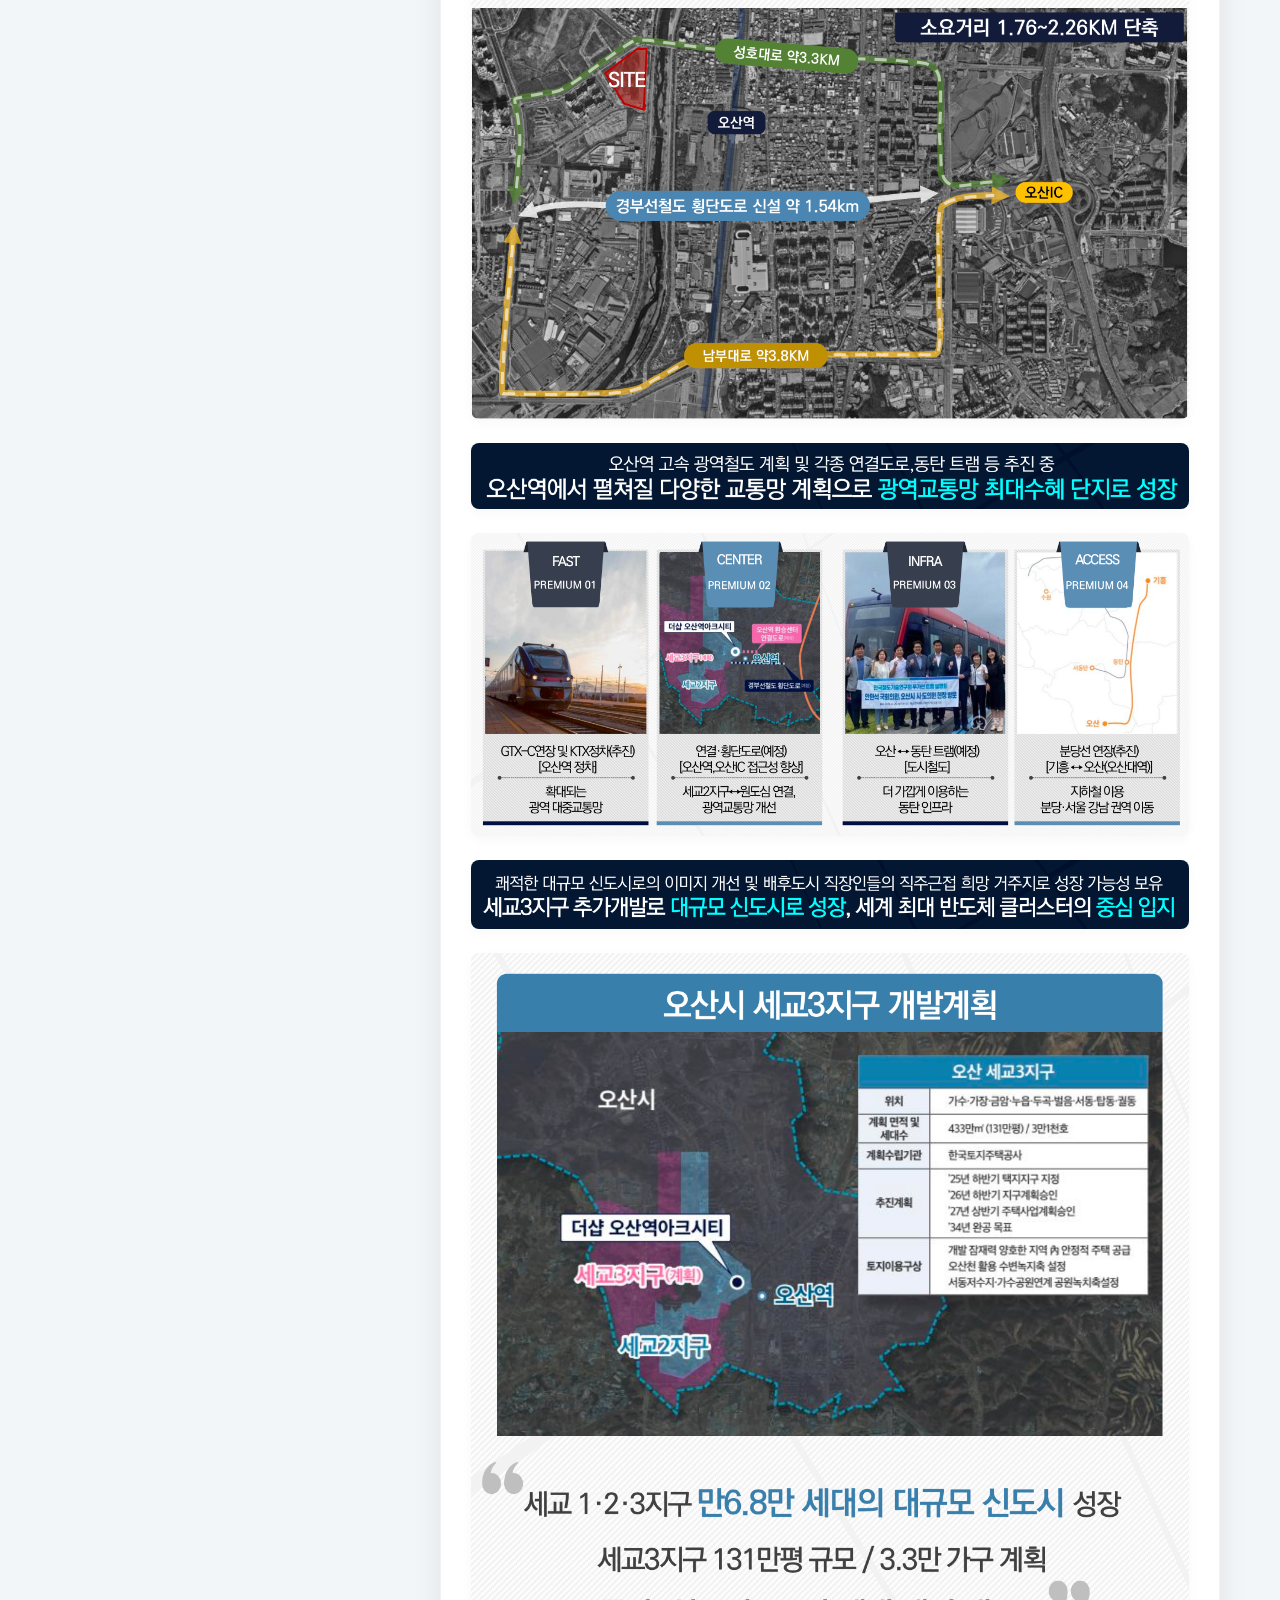
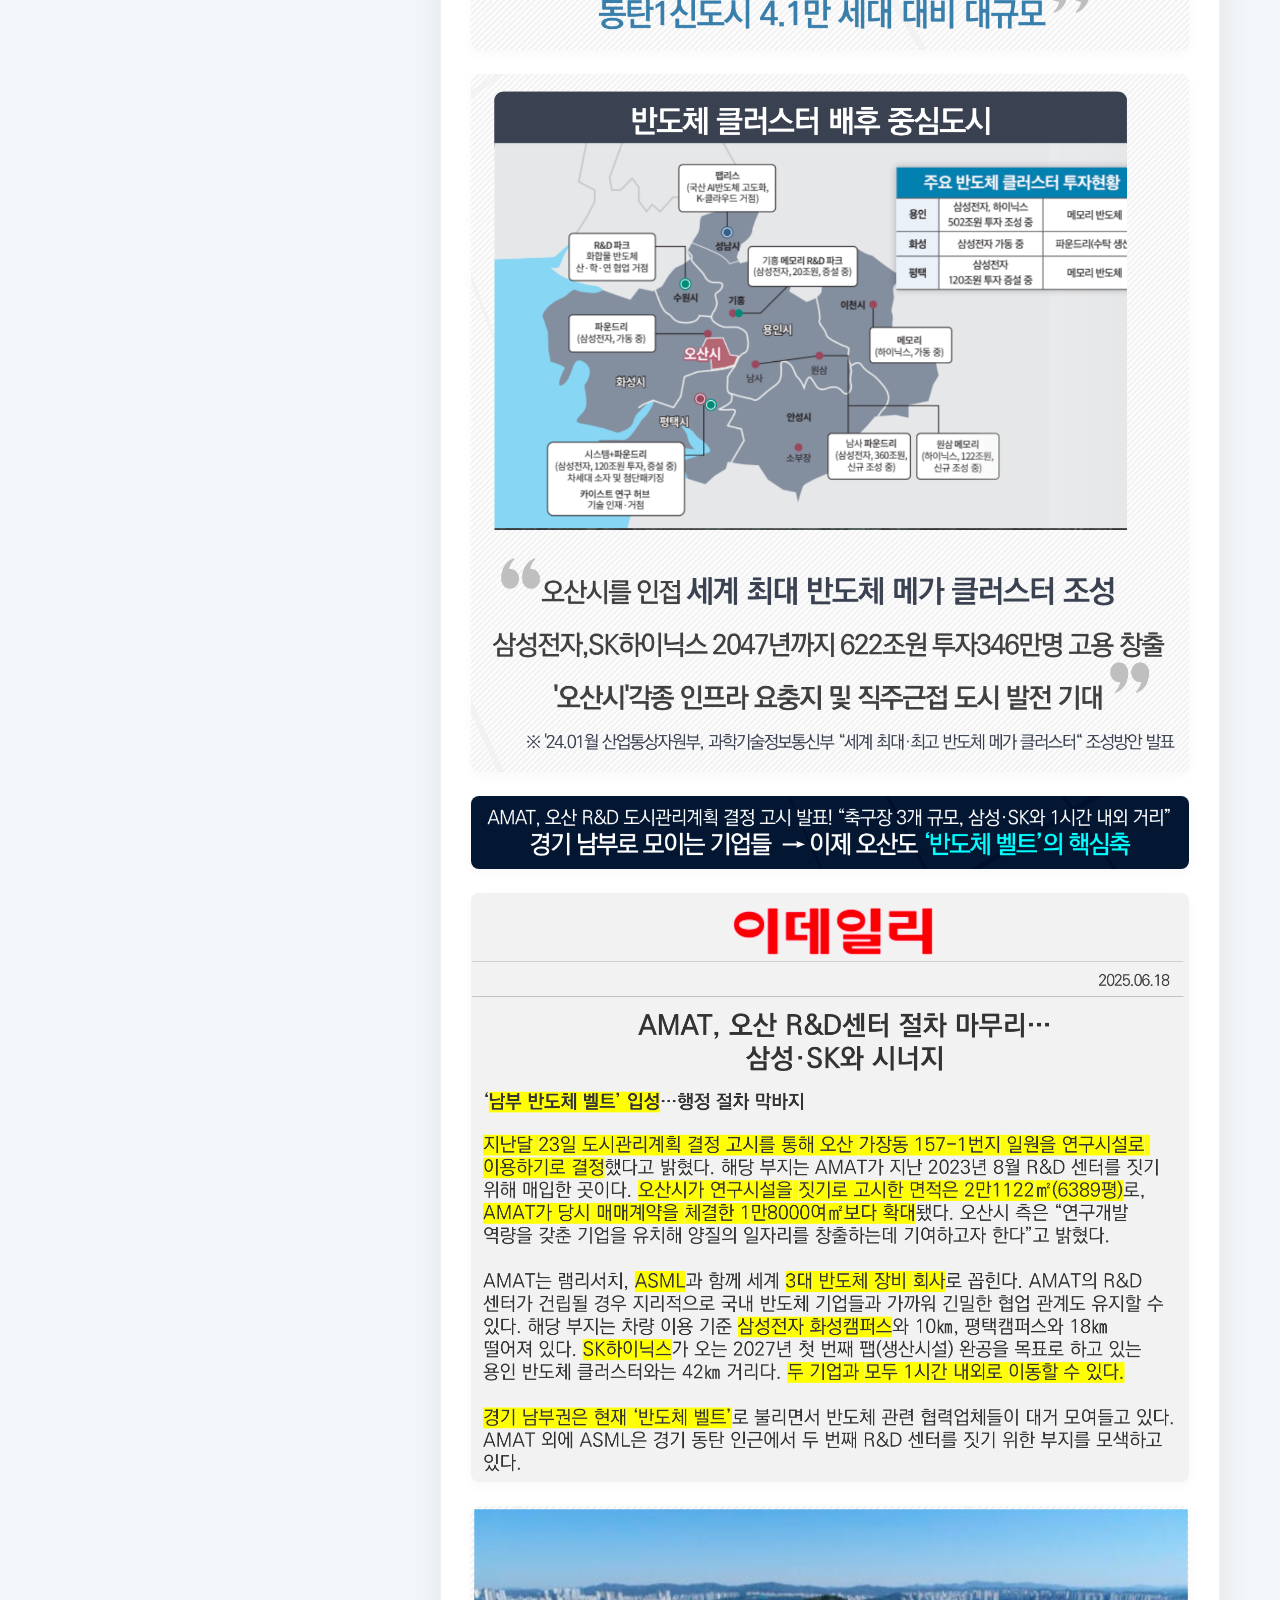
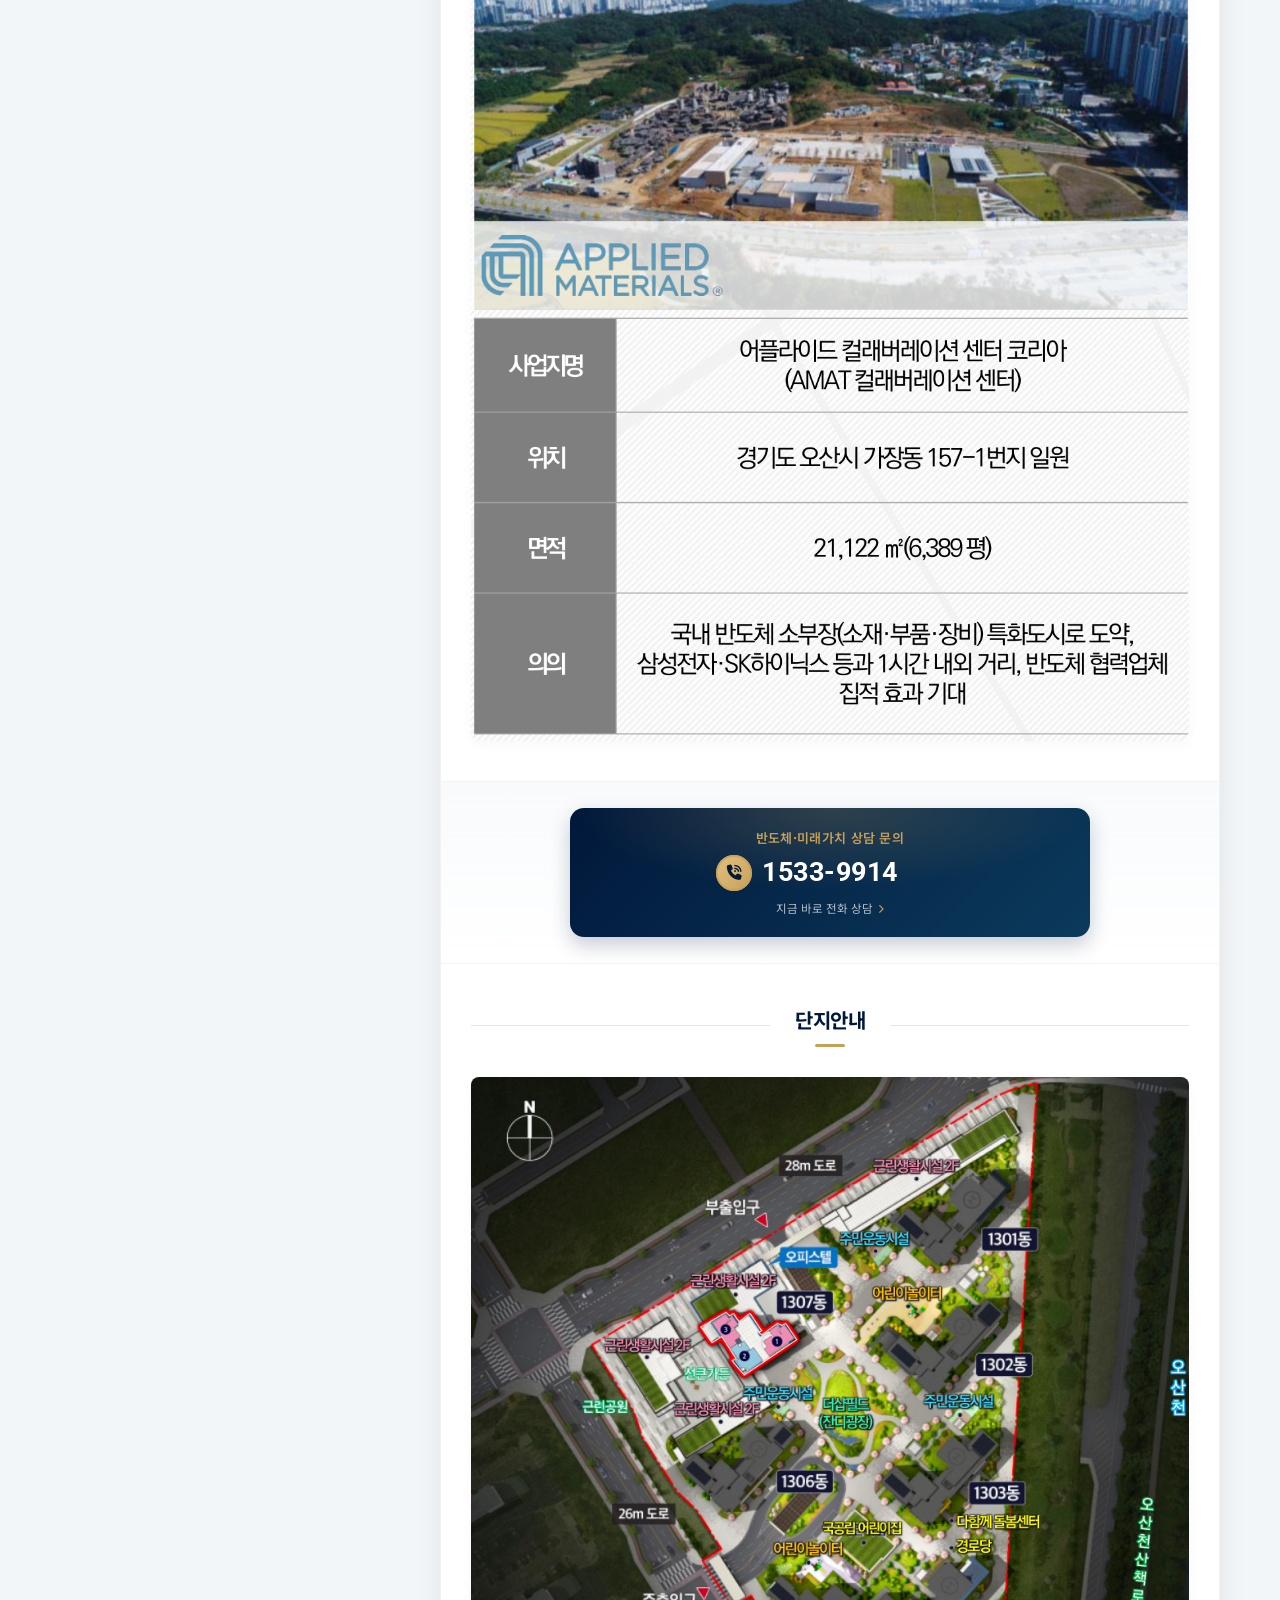
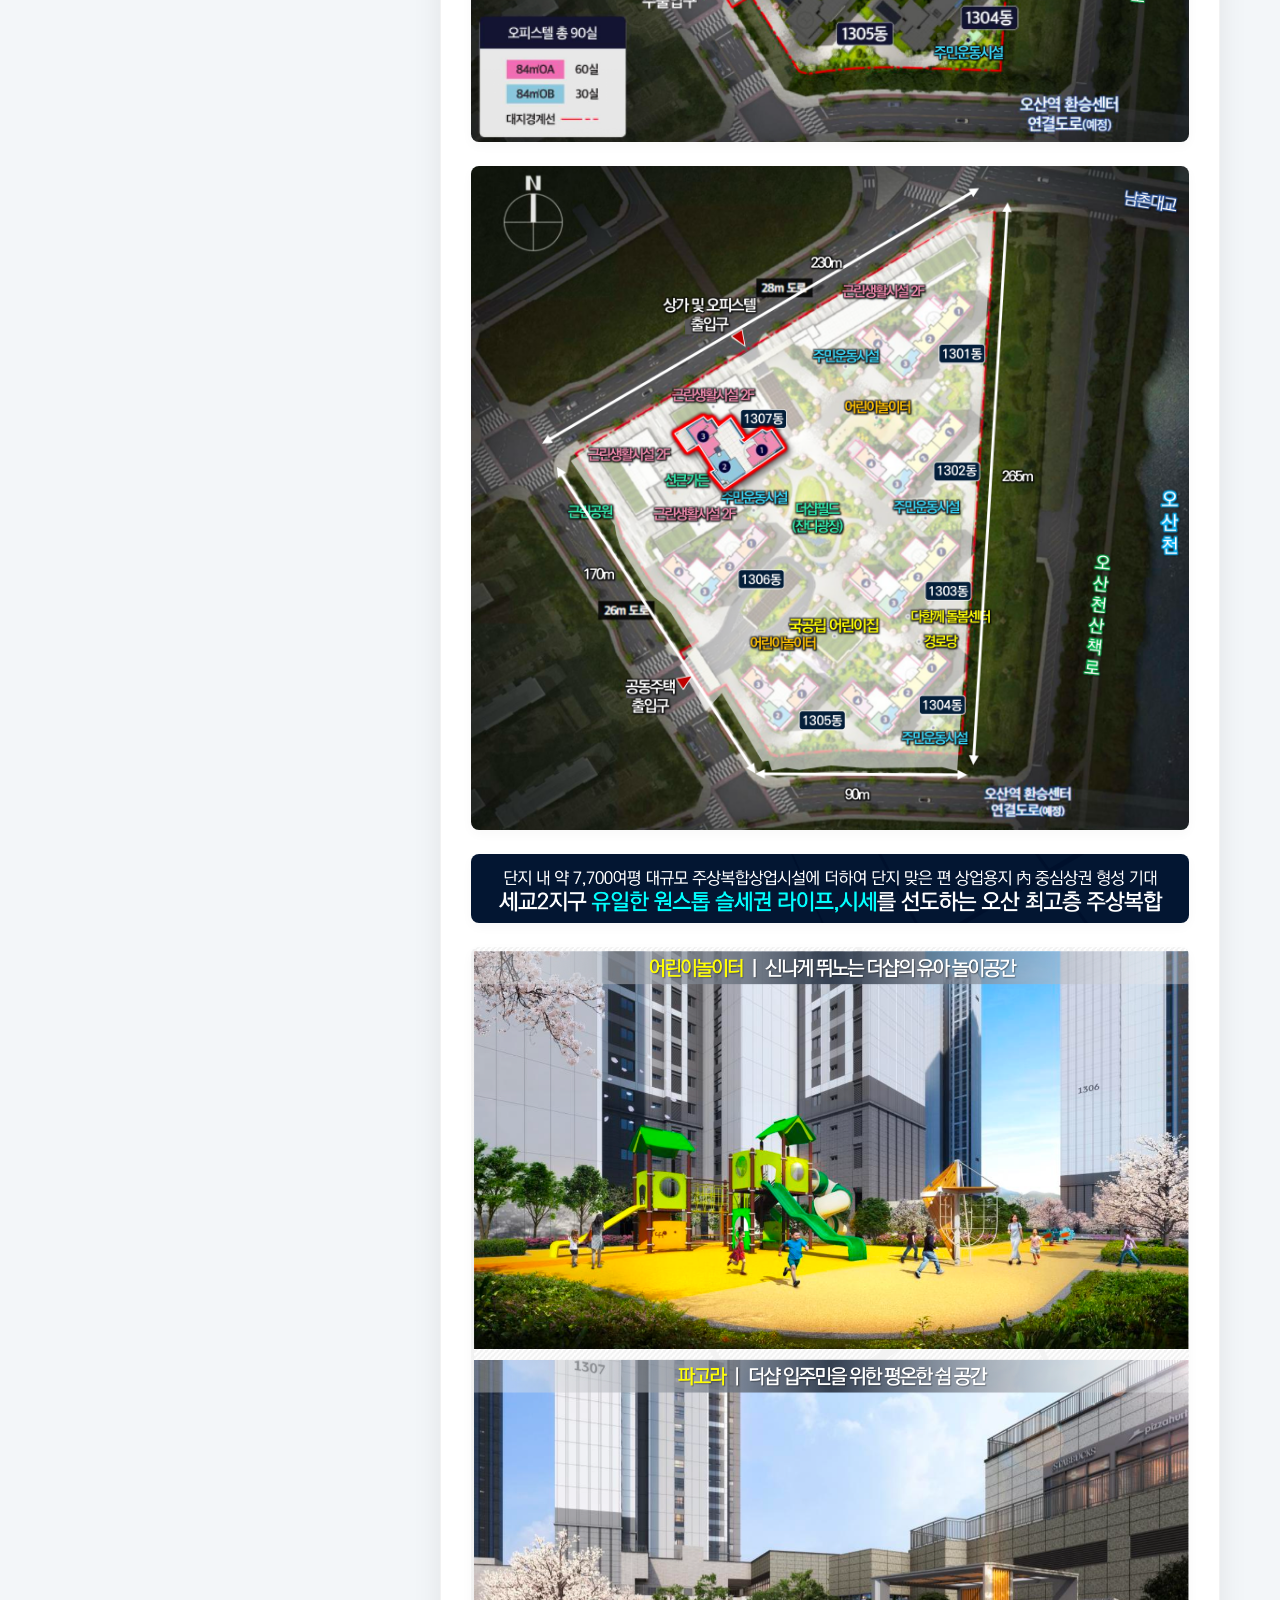
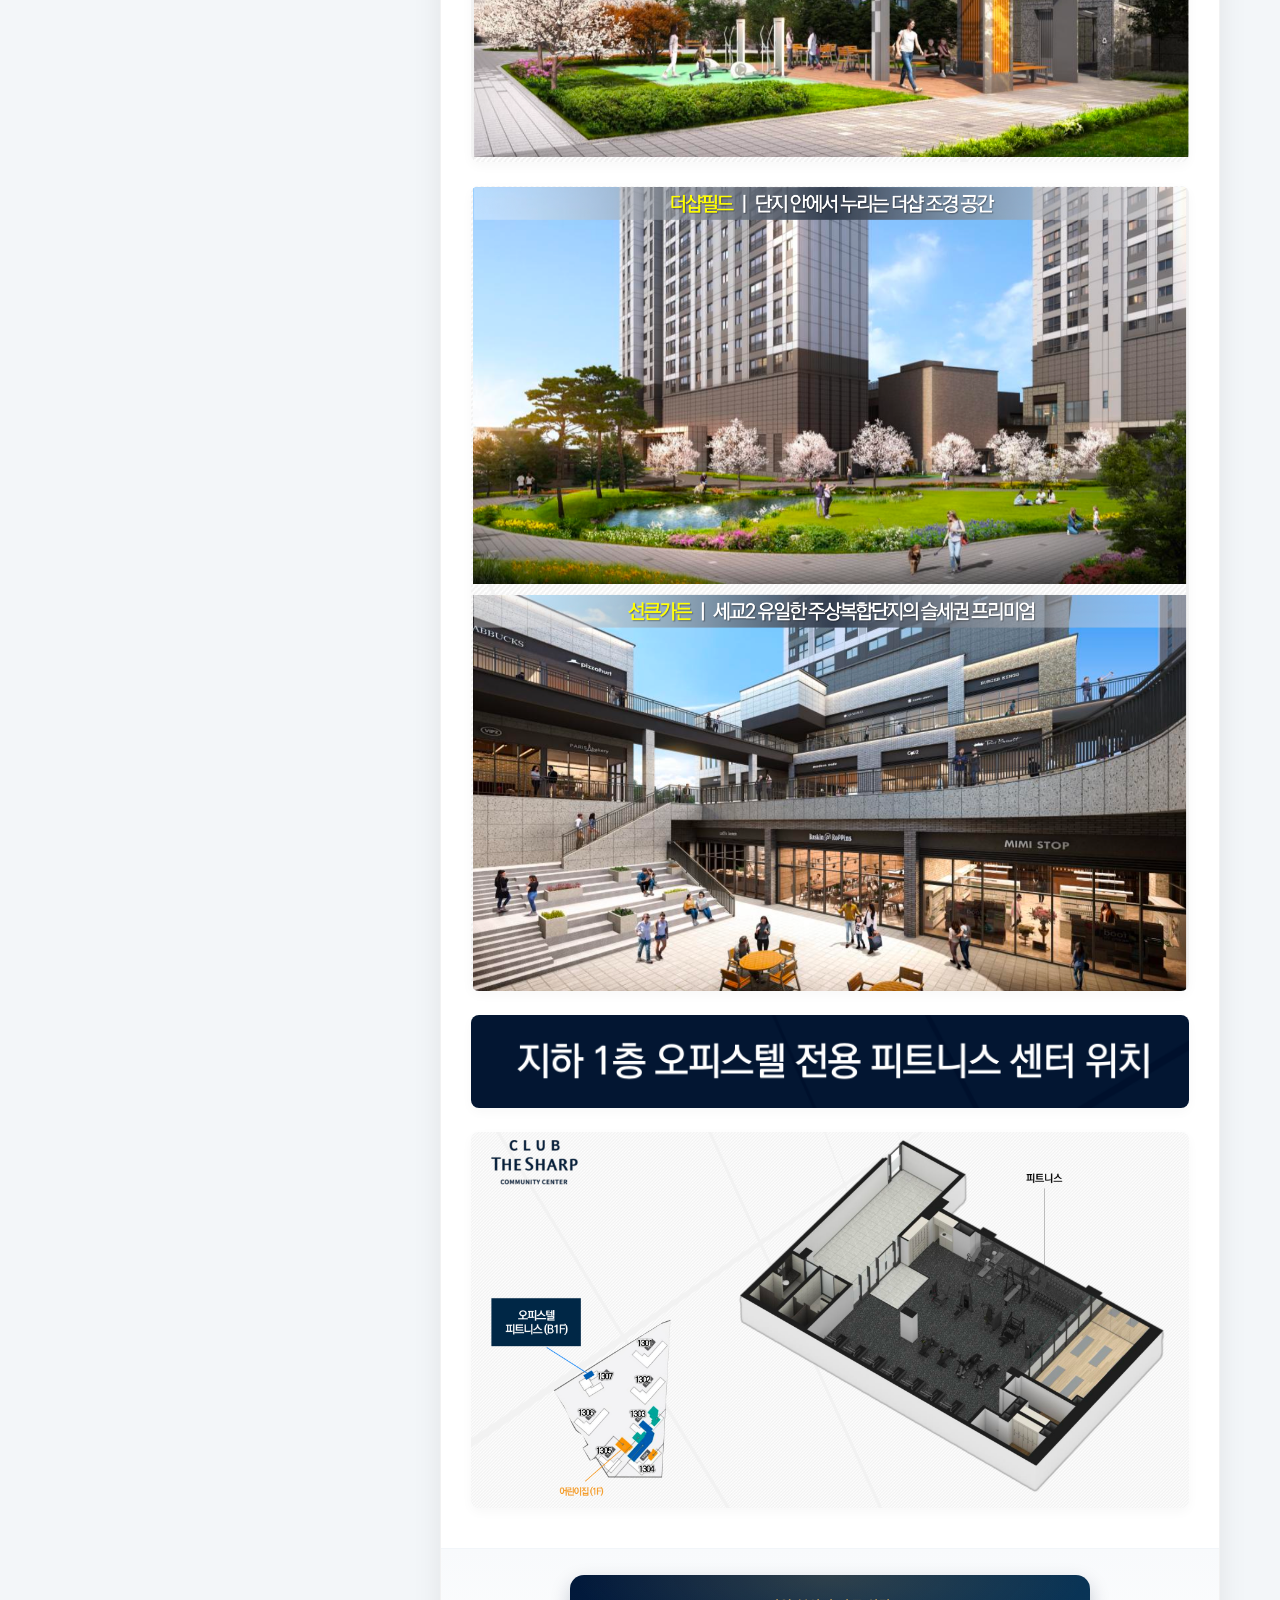
==== commit de4c9fe3: "feat: 스타벅스 방문 이벤트 배너 이미지 교체 (정방형 디자인 적용)" ====
--- a/index.html
+++ b/index.html
@@ -150,7 +150,7 @@
     <main class="content-area">
       <!-- Event Banner -->
       <div class="event-banner">
-        <img src="images/thesharp_osan/event_starbucks_v2.png" width="768" height="1376" alt="방문 이벤트 - 선착순 30명 스타벅스 1만원권 증정">
+        <img src="images/thesharp_osan/event_starbucks_v3.png" width="1024" height="1024" alt="방문 이벤트 - 선착순 30명 스타벅스 1만원권 증정">
       </div>
 
       <!-- 대표번호 전화 연결 (0) - 분양관 소개 위 -->
